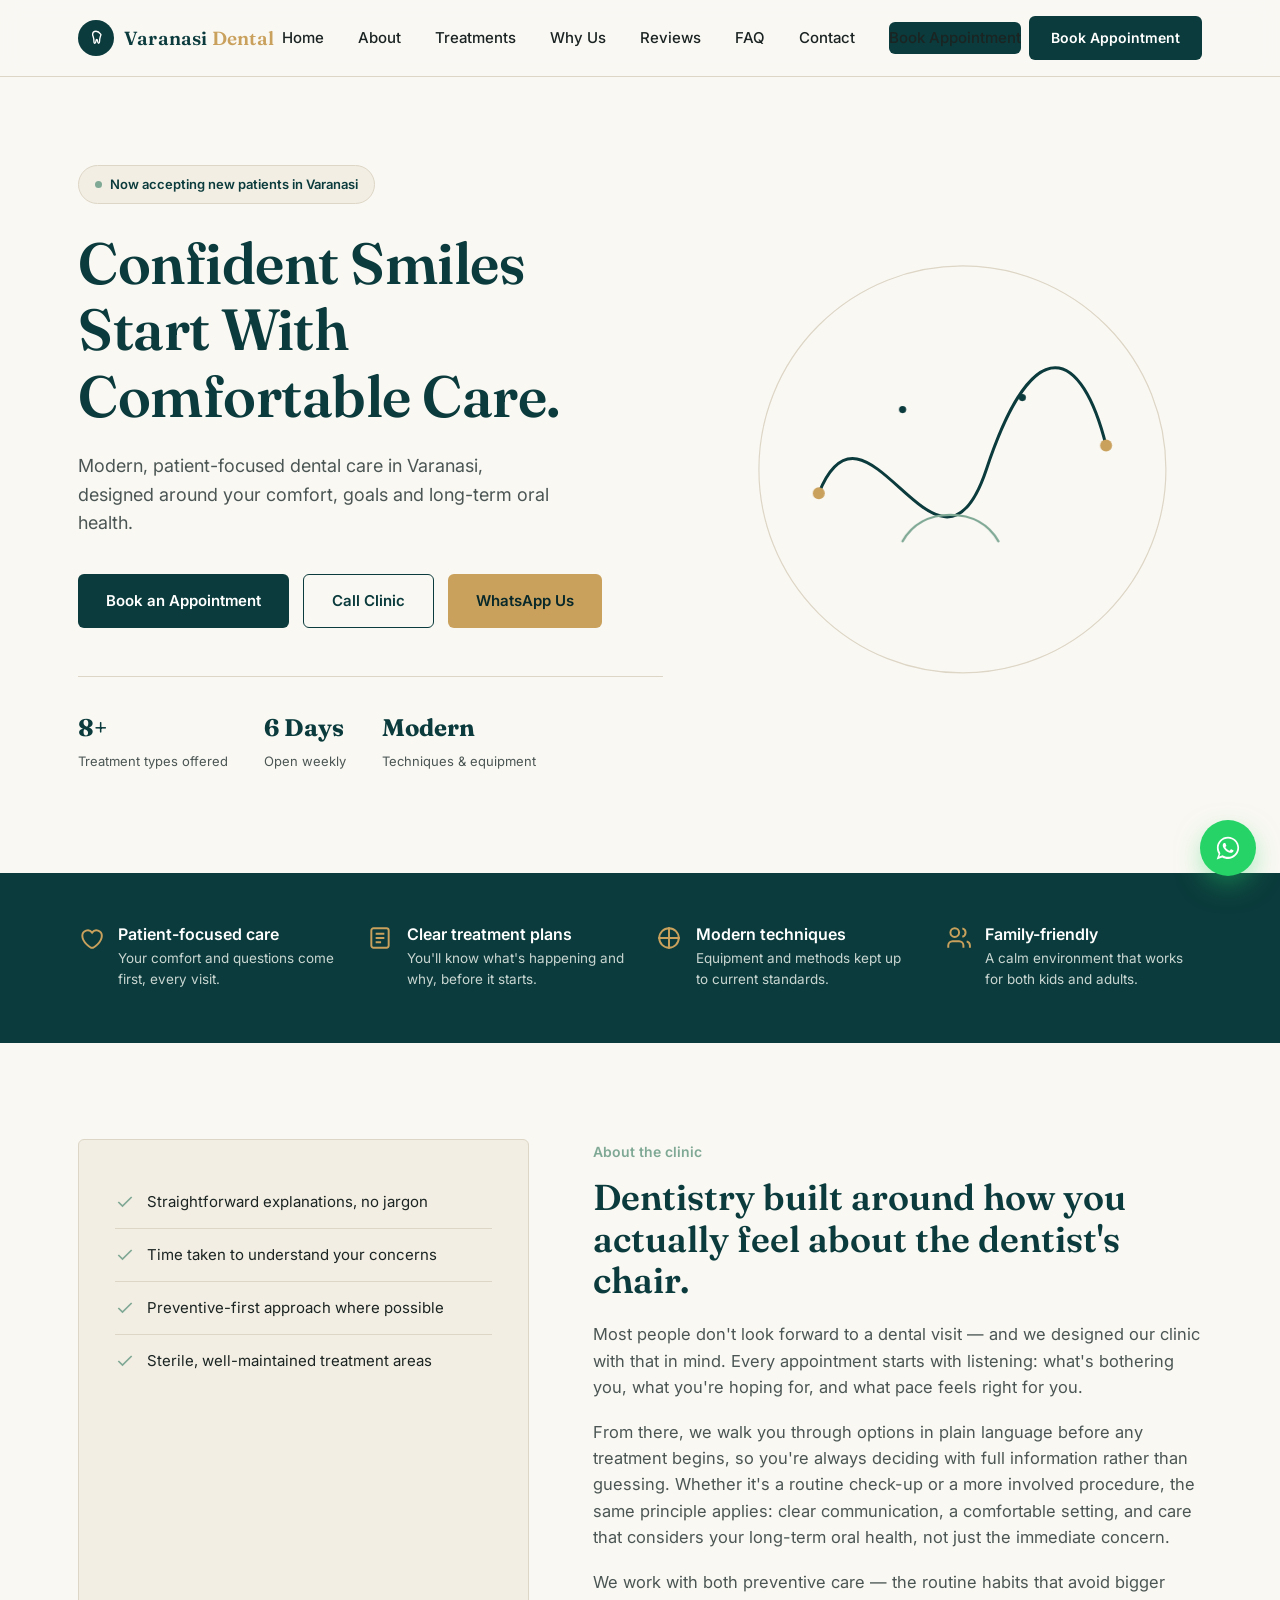
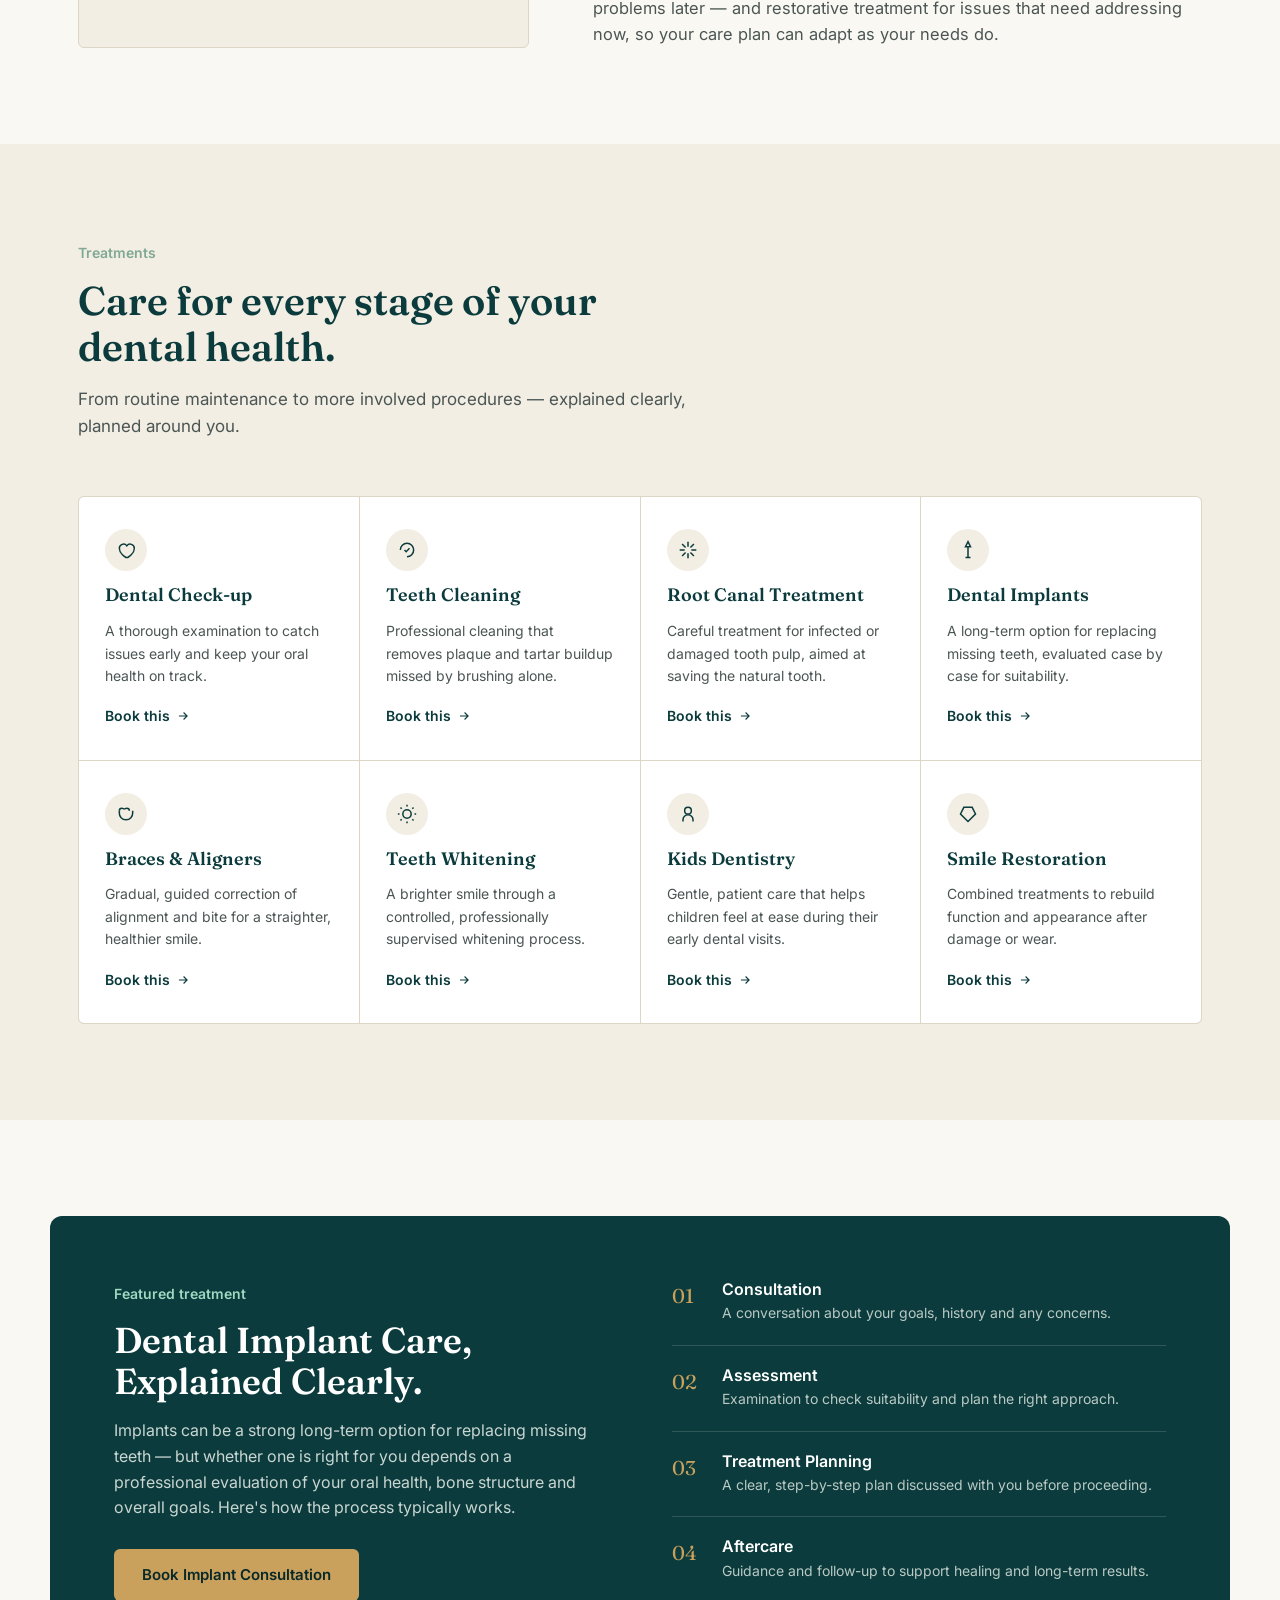
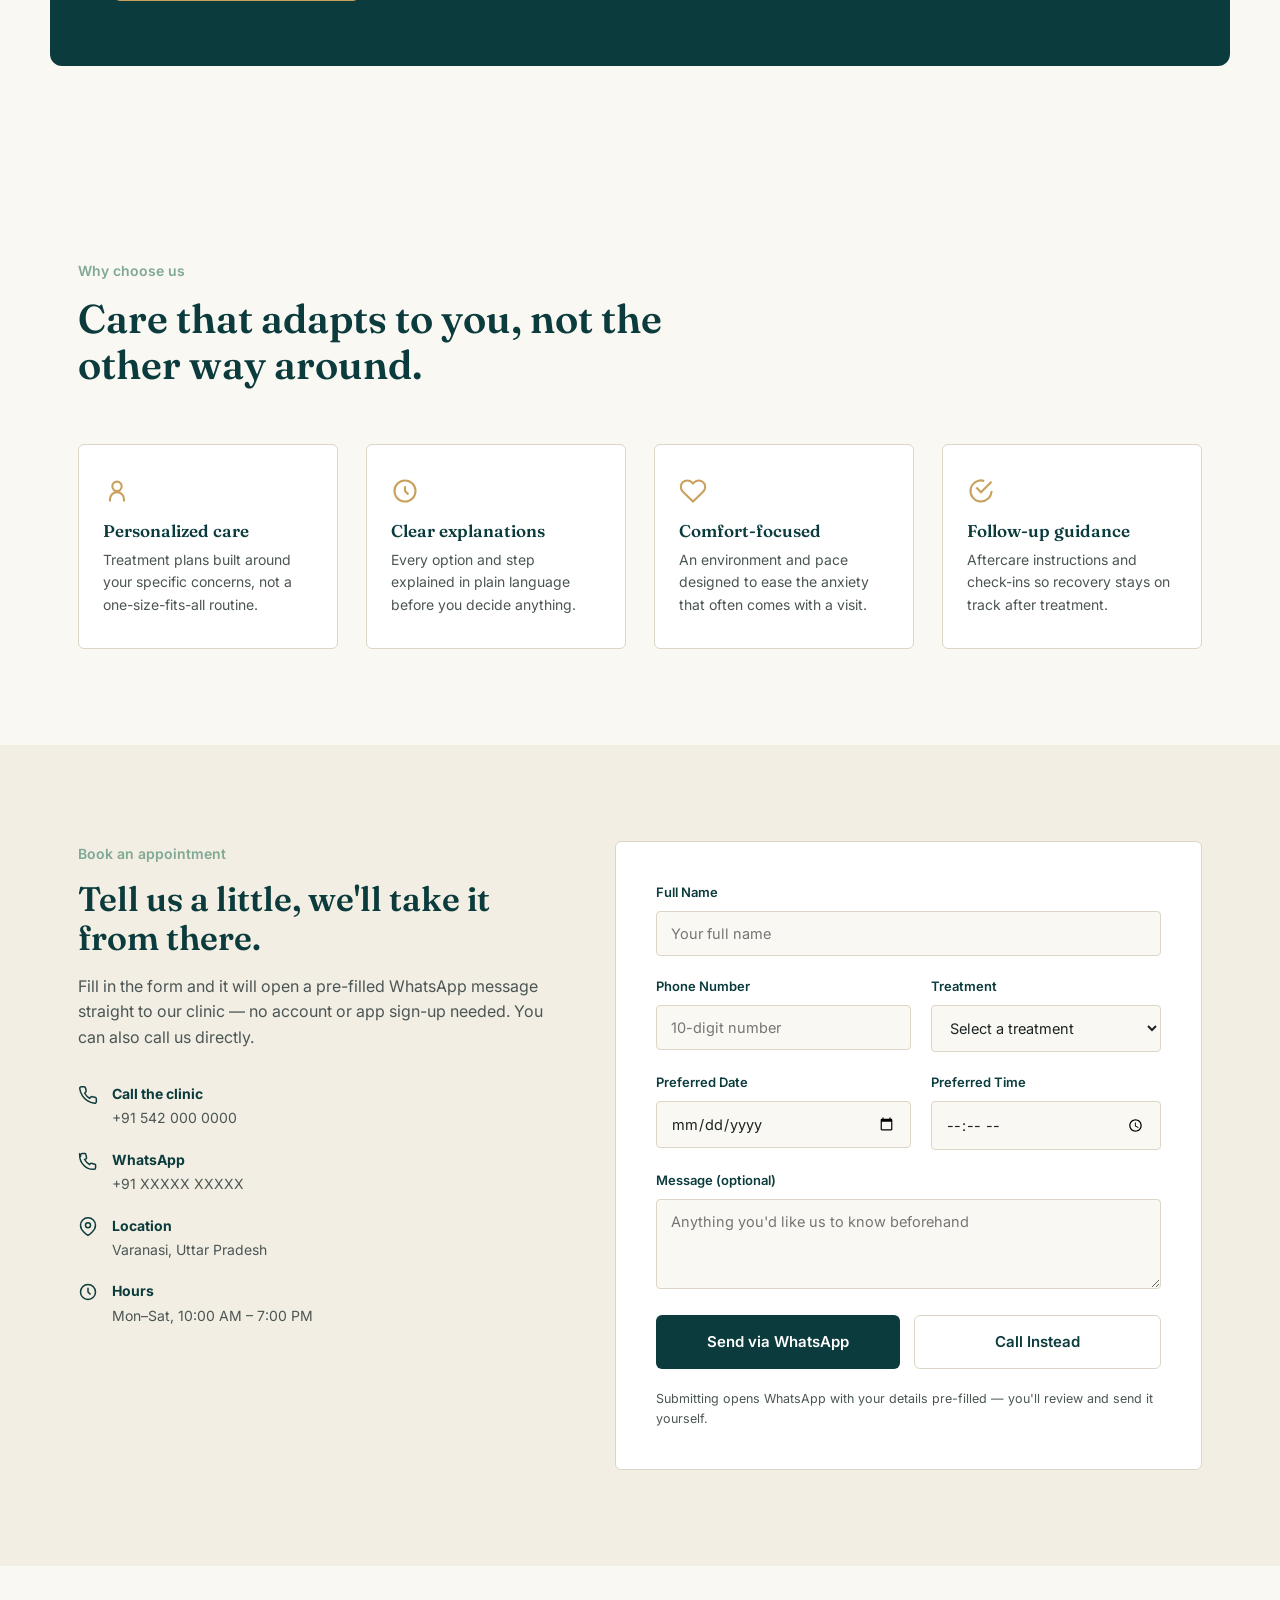
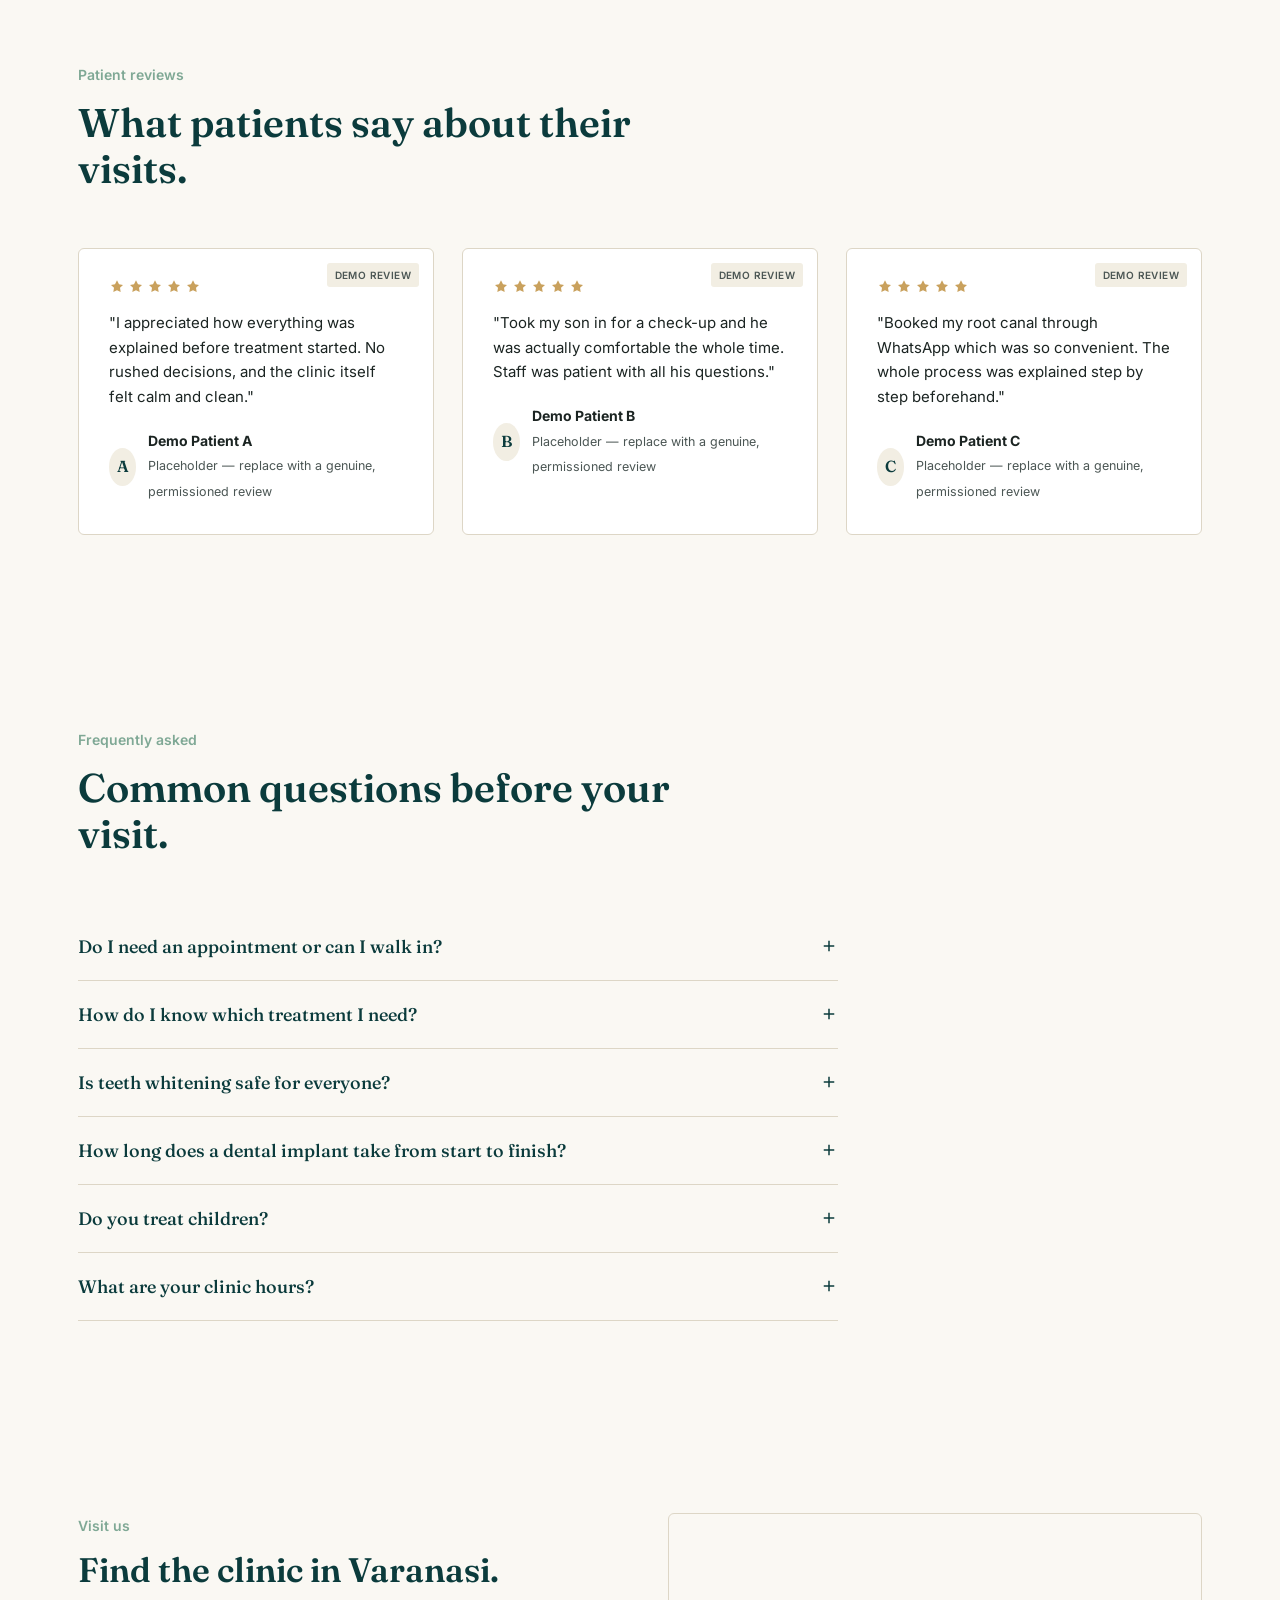
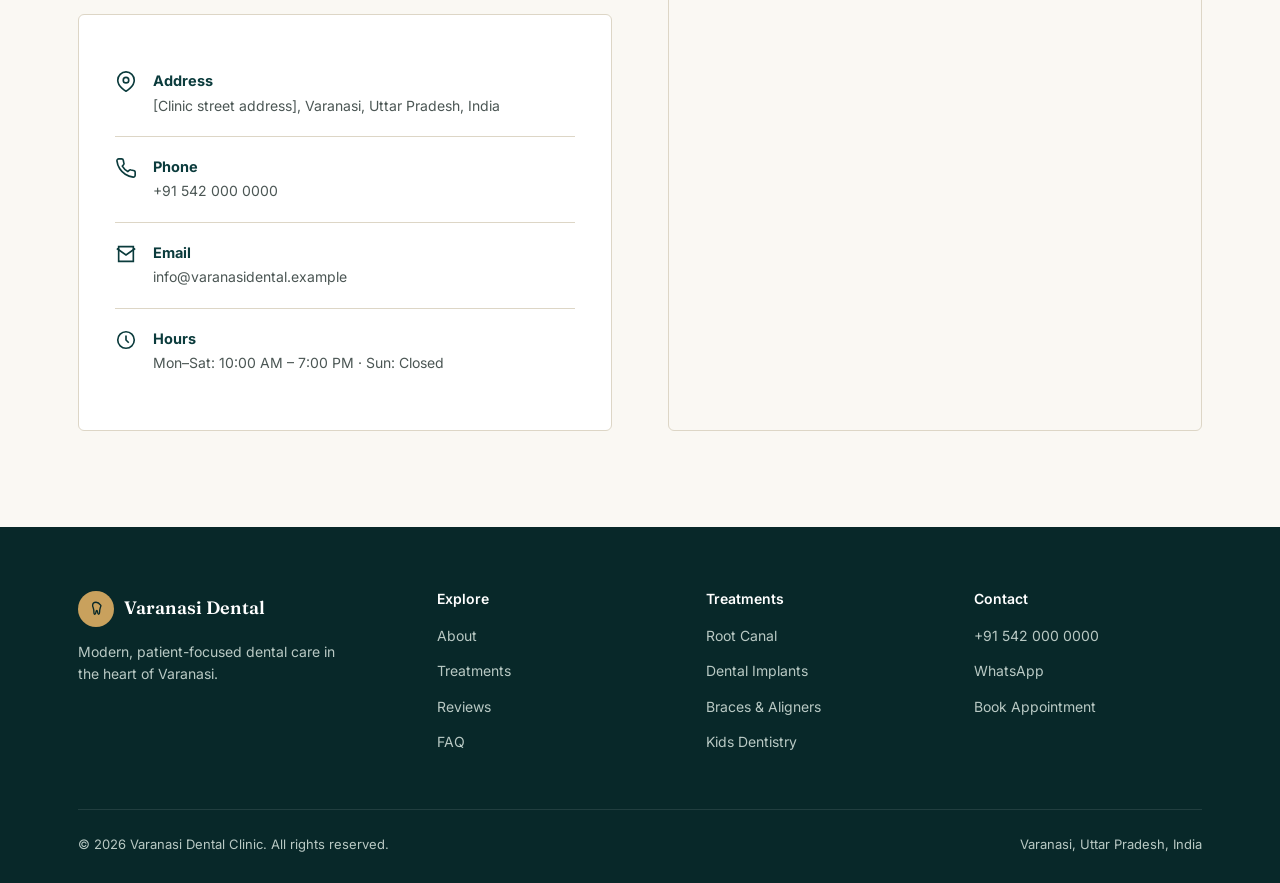
==== index.html @ c5deff25 "Add files via upload" ====
<!DOCTYPE html>
<html lang="en">
<head>
<meta charset="UTF-8">
<meta name="viewport" content="width=device-width, initial-scale=1.0">
<title>Varanasi Dental Clinic — Confident Smiles, Comfortable Care</title>
<meta name="description" content="Modern, patient-focused dental care in Varanasi. Check-ups, cleaning, root canal, implants, braces, whitening and kids dentistry.">

<link rel="preconnect" href="https://fonts.googleapis.com">
<link rel="preconnect" href="https://fonts.gstatic.com" crossorigin>
<link href="https://fonts.googleapis.com/css2?family=Fraunces:opsz,wght@9..144,400;9..144,500;9..144,600;9..144,700&family=Inter:wght@400;500;600;700&display=swap" rel="stylesheet">

<style>
  /* ============ TOKENS ============ */
  :root{
    --navy:#0B3B3C;
    --navy-dark:#082829;
    --bg:#FAF8F3;
    --bg-alt:#F2EEE3;
    --gold:#C9A15D;
    --sage:#7FA895;
    --text:#1B2422;
    --text-soft:#4B5654;
    --white:#FFFFFF;
    --line:#DDD6C6;
    --shadow: 0 20px 50px -20px rgba(8,40,41,0.25);
    --radius: 6px;
    --maxw: 1180px;
  }

  *{box-sizing:border-box;}
  html{scroll-behavior:smooth;}
  body{
    margin:0;
    background:var(--bg);
    color:var(--text);
    font-family:'Inter',sans-serif;
    font-size:16px;
    line-height:1.6;
    -webkit-font-smoothing:antialiased;
  }
  h1,h2,h3,h4{
    font-family:'Fraunces',serif;
    font-weight:600;
    color:var(--navy);
    line-height:1.15;
    margin:0;
  }
  p{margin:0;}
  a{text-decoration:none;color:inherit;}
  ul{list-style:none;margin:0;padding:0;}
  img,svg{max-width:100%;display:block;}
  button{font-family:inherit;cursor:pointer;border:none;background:none;}
  .wrap{max-width:var(--maxw);margin:0 auto;padding:0 28px;}
  section{padding:96px 0;}
  @media(max-width:768px){ section{padding:64px 0;} .wrap{padding:0 20px;} }

  .eyebrow{
    font-size:14px;
    color:var(--sage);
    font-weight:600;
    margin-bottom:14px;
    display:inline-block;
  }
  .section-head{max-width:640px; margin-bottom:56px;}
  .section-head h2{font-size:clamp(28px,4vw,40px);}
  .section-head p{margin-top:16px; color:var(--text-soft); font-size:17px;}

  .btn{
    display:inline-flex;
    align-items:center;
    gap:8px;
    padding:14px 28px;
    border-radius:var(--radius);
    font-weight:600;
    font-size:15px;
    transition:transform .25s ease, box-shadow .25s ease, background .25s ease;
  }
  .btn-primary{background:var(--navy); color:var(--white);}
  .btn-primary:hover{background:var(--navy-dark); transform:translateY(-2px); box-shadow:var(--shadow);}
  .btn-outline{border:1.5px solid var(--navy); color:var(--navy);}
  .btn-outline:hover{background:var(--navy); color:var(--white);}
  .btn-gold{background:var(--gold); color:var(--navy-dark);}
  .btn-gold:hover{transform:translateY(-2px); box-shadow:0 14px 30px -14px rgba(201,161,93,.6);}
  .btn-ghost{color:var(--navy); border:1.5px solid var(--line);}
  .btn-ghost:hover{border-color:var(--navy);}

  /* ============ NAVBAR ============ */
  header{
    position:sticky; top:0; z-index:1000;
    background:rgba(250,248,243,0.92);
    backdrop-filter:blur(10px);
    border-bottom:1px solid var(--line);
  }
  .nav{
    display:flex; align-items:center; justify-content:space-between;
    height:76px;
  }
  .logo{display:flex; align-items:center; gap:10px;}
  .logo-mark{
    width:36px; height:36px; border-radius:50%;
    background:var(--navy);
    display:flex; align-items:center; justify-content:center;
  }
  .logo-mark svg{width:18px; height:18px;}
  .logo-text{font-family:'Fraunces',serif; font-weight:600; font-size:19px; color:var(--navy); letter-spacing:.2px;}
  .logo-text span{color:var(--gold);}

  .nav-links{display:flex; align-items:center; gap:34px;}
  .nav-links a{
    font-size:15px; font-weight:500; color:var(--text);
    position:relative; padding:4px 0;
  }
  .nav-links a::after{
    content:''; position:absolute; left:0; bottom:0; height:2px; width:0;
    background:var(--gold); transition:width .25s ease;
  }
  .nav-links a:hover::after{width:100%;}

  .nav-cta{display:flex; align-items:center; gap:14px;}
  .nav-cta .btn{padding:11px 22px; font-size:14px;}

  .hamburger{
    display:none; flex-direction:column; gap:5px; padding:8px;
    z-index:1100;
  }
  .hamburger span{width:24px; height:2px; background:var(--navy); transition:.3s;}
  .hamburger.active span:nth-child(1){transform:translateY(7px) rotate(45deg);}
  .hamburger.active span:nth-child(2){opacity:0;}
  .hamburger.active span:nth-child(3){transform:translateY(-7px) rotate(-45deg);}

  @media(max-width:920px){
    .nav-links{
      position:fixed; top:76px; left:0; right:0; bottom:0;
      background:var(--bg);
      flex-direction:column; align-items:flex-start;
      padding:36px 28px; gap:0;
      transform:translateX(100%);
      transition:transform .35s cubic-bezier(.4,0,.2,1);
      overflow-y:auto;
    }
    .nav-links.open{transform:translateX(0);}
    .nav-links a{width:100%; padding:16px 0; border-bottom:1px solid var(--line); font-size:18px;}
    .nav-cta{display:none;}
    .nav-links .nav-cta-mobile{display:flex; margin-top:24px; width:100%;}
    .nav-links .nav-cta-mobile .btn{width:100%; justify-content:center;}
    .hamburger{display:flex;}
  }

  /* ============ HERO ============ */
  .hero{
    padding:88px 0 100px;
    overflow:hidden;
  }
  .hero .wrap{
    display:grid; grid-template-columns:1.1fr .9fr; gap:60px; align-items:center;
  }
  .hero-tag{
    display:inline-flex; align-items:center; gap:8px;
    background:var(--bg-alt); border:1px solid var(--line);
    padding:8px 16px; border-radius:100px; font-size:13px; font-weight:600; color:var(--navy);
    margin-bottom:26px;
  }
  .hero-tag .dot{width:7px; height:7px; border-radius:50%; background:var(--sage);}
  .hero h1{
    font-size:clamp(36px,5.2vw,58px);
    letter-spacing:-.5px;
  }
  .hero p.lead{
    margin-top:22px; font-size:18px; color:var(--text-soft); max-width:480px;
  }
  .hero-actions{display:flex; flex-wrap:wrap; gap:14px; margin-top:36px;}
  .hero-meta{
    display:flex; gap:36px; margin-top:48px; padding-top:32px; border-top:1px solid var(--line);
  }
  .hero-meta div strong{display:block; font-family:'Fraunces',serif; font-size:24px; color:var(--navy);}
  .hero-meta div span{font-size:13px; color:var(--text-soft);}

  .hero-visual{position:relative; aspect-ratio:1/1;}
  .hero-visual svg{width:100%; height:100%;}
  .draw-line{
    stroke-dasharray:1400;
    stroke-dashoffset:1400;
    animation:drawline 2.4s ease forwards .3s;
  }
  @keyframes drawline{to{stroke-dashoffset:0;}}
  .fade-in{opacity:0; animation:fadein 1s ease forwards 1.6s;}
  @keyframes fadein{to{opacity:1;}}

  @media(max-width:920px){
    .hero .wrap{grid-template-columns:1fr; gap:44px;}
    .hero-visual{max-width:340px; margin:0 auto;}
    .hero-meta{gap:24px; flex-wrap:wrap;}
  }

  /* ============ TRUST STRIP ============ */
  .trust{background:var(--navy); padding:52px 0;}
  .trust .wrap{
    display:grid; grid-template-columns:repeat(4,1fr); gap:32px;
  }
  .trust-item{display:flex; gap:14px; align-items:flex-start;}
  .trust-item svg{flex-shrink:0; width:26px; height:26px; stroke:var(--gold);}
  .trust-item h4{color:var(--white); font-size:16px; font-weight:600; font-family:'Inter',sans-serif;}
  .trust-item p{color:#C9D6D2; font-size:13.5px; margin-top:4px;}
  @media(max-width:920px){ .trust .wrap{grid-template-columns:repeat(2,1fr);} }
  @media(max-width:560px){ .trust .wrap{grid-template-columns:1fr;} }

  /* ============ ABOUT ============ */
  .about .wrap{display:grid; grid-template-columns:.85fr 1.15fr; gap:64px; align-items:start;}
  .about-visual{
    background:var(--bg-alt); border:1px solid var(--line); border-radius:var(--radius);
    padding:36px; height:100%;
  }
  .about-visual ul li{display:flex; gap:12px; padding:14px 0; border-bottom:1px solid var(--line); font-size:15px;}
  .about-visual ul li:last-child{border-bottom:none;}
  .about-visual ul li svg{flex-shrink:0; width:20px; height:20px; stroke:var(--sage); margin-top:2px;}
  .about-body p{color:var(--text-soft); font-size:16.5px; margin-bottom:18px;}
  .about-body p:last-child{margin-bottom:0;}
  @media(max-width:860px){ .about .wrap{grid-template-columns:1fr;} }

  /* ============ TREATMENTS ============ */
  .treatments{background:var(--bg-alt);}
  .treat-grid{
    display:grid; grid-template-columns:repeat(4,1fr); gap:1px;
    background:var(--line); border:1px solid var(--line); border-radius:var(--radius); overflow:hidden;
  }
  .treat-card{
    background:var(--white); padding:32px 26px;
    display:flex; flex-direction:column; gap:14px;
    transition:background .25s ease;
  }
  .treat-card:hover{background:var(--bg);}
  .treat-icon{width:42px; height:42px; border-radius:50%; background:var(--bg-alt); display:flex; align-items:center; justify-content:center;}
  .treat-icon svg{width:20px; height:20px; stroke:var(--navy);}
  .treat-card h3{font-size:18px;}
  .treat-card p{font-size:14px; color:var(--text-soft); flex-grow:1;}
  .treat-card a{font-size:14px; font-weight:600; color:var(--navy); display:inline-flex; align-items:center; gap:6px; margin-top:4px;}
  .treat-card a svg{width:14px; height:14px; stroke:var(--navy); transition:transform .2s;}
  .treat-card a:hover svg{transform:translateX(3px);}
  @media(max-width:920px){ .treat-grid{grid-template-columns:repeat(2,1fr);} }
  @media(max-width:560px){ .treat-grid{grid-template-columns:1fr;} }

  /* ============ IMPLANT FEATURE ============ */
  .implant .wrap{
    display:grid; grid-template-columns:1fr 1fr; gap:64px; align-items:center;
    background:var(--navy); border-radius:12px; padding:64px; color:var(--white);
  }
  .implant h2{color:var(--white); font-size:clamp(26px,3.6vw,36px);}
  .implant > .wrap{max-width:var(--maxw);}
  .implant p.desc{color:#C9D6D2; margin-top:16px; font-size:16px;}
  .implant-steps{display:flex; flex-direction:column; gap:0;}
  .implant-step{display:flex; gap:18px; padding:20px 0; border-bottom:1px solid rgba(255,255,255,.15);}
  .implant-step:first-child{padding-top:0;}
  .implant-step:last-child{border-bottom:none;}
  .implant-step .num{font-family:'Fraunces',serif; font-size:20px; color:var(--gold); flex-shrink:0; width:32px;}
  .implant-step h4{color:var(--white); font-size:16px; font-family:'Inter',sans-serif; font-weight:600;}
  .implant-step p{color:#B9C9C4; font-size:14px; margin-top:4px;}
  .implant .note{font-size:13px; color:#9FB5B0; margin-top:24px; font-style:italic;}
  @media(max-width:860px){ .implant .wrap{grid-template-columns:1fr; padding:40px 28px; gap:36px;} }

  /* ============ WHY US ============ */
  .why-grid{display:grid; grid-template-columns:repeat(4,1fr); gap:28px;}
  .why-card{
    padding:32px 24px; border:1px solid var(--line); border-radius:var(--radius); background:var(--white);
    transition:transform .25s ease, box-shadow .25s ease;
  }
  .why-card:hover{transform:translateY(-4px); box-shadow:var(--shadow);}
  .why-card svg{width:28px; height:28px; stroke:var(--gold); margin-bottom:16px;}
  .why-card h3{font-size:17px; margin-bottom:8px;}
  .why-card p{font-size:14px; color:var(--text-soft);}
  @media(max-width:920px){ .why-grid{grid-template-columns:repeat(2,1fr);} }
  @media(max-width:560px){ .why-grid{grid-template-columns:1fr;} }

  /* ============ APPOINTMENT ============ */
  .appointment{background:var(--bg-alt);}
  .apt-wrap{display:grid; grid-template-columns:.9fr 1.1fr; gap:56px;}
  .apt-info h2{font-size:clamp(26px,3.6vw,34px);}
  .apt-info p{color:var(--text-soft); margin-top:16px; font-size:16px;}
  .apt-contact{margin-top:32px; display:flex; flex-direction:column; gap:18px;}
  .apt-contact-item{display:flex; gap:14px; align-items:flex-start;}
  .apt-contact-item svg{width:20px; height:20px; stroke:var(--navy); flex-shrink:0; margin-top:2px;}
  .apt-contact-item strong{display:block; font-size:14px; color:var(--navy);}
  .apt-contact-item span{font-size:14px; color:var(--text-soft);}

  form.apt-form{
    background:var(--white); border:1px solid var(--line); border-radius:var(--radius);
    padding:40px; display:grid; grid-template-columns:1fr 1fr; gap:20px;
  }
  .field{display:flex; flex-direction:column; gap:8px;}
  .field.full{grid-column:1/-1;}
  .field label{font-size:13px; font-weight:600; color:var(--navy);}
  .field input, .field select, .field textarea{
    padding:13px 14px; border:1px solid var(--line); border-radius:4px;
    font-family:'Inter',sans-serif; font-size:14.5px; background:var(--bg); color:var(--text);
    transition:border-color .2s ease;
  }
  .field input:focus, .field select:focus, .field textarea:focus{
    outline:none; border-color:var(--navy);
  }
  .field textarea{resize:vertical; min-height:90px;}
  .apt-form .submit-row{grid-column:1/-1; display:flex; flex-wrap:wrap; gap:14px; margin-top:6px;}
  .apt-form .submit-row .btn{flex:1; justify-content:center; min-width:180px;}
  .form-note{grid-column:1/-1; font-size:12.5px; color:var(--text-soft);}
  @media(max-width:700px){ form.apt-form{grid-template-columns:1fr; padding:28px 22px;} .apt-wrap{grid-template-columns:1fr;} }

  /* ============ REVIEWS ============ */
  .review-grid{display:grid; grid-template-columns:repeat(3,1fr); gap:28px;}
  .review-card{
    background:var(--white); border:1px solid var(--line); border-radius:var(--radius);
    padding:30px; position:relative;
  }
  .review-demo-tag{
    position:absolute; top:14px; right:14px; font-size:10px; letter-spacing:.4px;
    background:var(--bg-alt); color:var(--text-soft); padding:4px 8px; border-radius:3px; font-weight:600;
  }
  .review-stars{display:flex; gap:3px; margin-bottom:16px;}
  .review-stars svg{width:16px; height:16px; fill:var(--gold); stroke:none;}
  .review-card p.quote{font-size:15px; color:var(--text); line-height:1.65;}
  .review-who{margin-top:20px; display:flex; align-items:center; gap:12px;}
  .review-avatar{width:38px; height:38px; border-radius:50%; background:var(--bg-alt); display:flex; align-items:center; justify-content:center; font-family:'Fraunces',serif; color:var(--navy); font-weight:600;}
  .review-who strong{display:block; font-size:14px;}
  .review-who span{font-size:12.5px; color:var(--text-soft);}
  @media(max-width:920px){ .review-grid{grid-template-columns:1fr; } }

  /* ============ FAQ ============ */
  .faq-list{max-width:760px;}
  .faq-item{border-bottom:1px solid var(--line);}
  .faq-q{
    width:100%; display:flex; justify-content:space-between; align-items:center;
    padding:22px 0; text-align:left; font-family:'Fraunces',serif; font-size:18px; color:var(--navy); font-weight:500;
  }
  .faq-q svg{width:18px; height:18px; stroke:var(--navy); flex-shrink:0; transition:transform .3s ease;}
  .faq-item.active .faq-q svg{transform:rotate(45deg);}
  .faq-a{max-height:0; overflow:hidden; transition:max-height .35s ease;}
  .faq-a p{padding:0 0 22px; color:var(--text-soft); font-size:15px; max-width:640px;}

  /* ============ CONTACT / MAP ============ */
  .contact .wrap{display:grid; grid-template-columns:1fr 1fr; gap:56px; align-items:start;}
  .contact-card{
    background:var(--white); border:1px solid var(--line); border-radius:var(--radius); padding:36px;
  }
  .contact-row{display:flex; gap:16px; padding:18px 0; border-bottom:1px solid var(--line); align-items:flex-start;}
  .contact-row:last-child{border-bottom:none;}
  .contact-row svg{width:22px; height:22px; stroke:var(--navy); flex-shrink:0; margin-top:2px;}
  .contact-row strong{display:block; font-size:14.5px; color:var(--navy);}
  .contact-row span{font-size:14px; color:var(--text-soft);}
  .map-frame{
    border:1px solid var(--line); border-radius:var(--radius); overflow:hidden; height:100%; min-height:340px;
  }
  .map-frame iframe{width:100%; height:100%; min-height:340px; border:0;}
  @media(max-width:860px){ .contact .wrap{grid-template-columns:1fr;} }

  /* ============ FOOTER ============ */
  footer{background:var(--navy-dark); color:#B9C9C4; padding:64px 0 28px;}
  .footer-grid{display:grid; grid-template-columns:1.4fr 1fr 1fr 1fr; gap:40px; padding-bottom:44px; border-bottom:1px solid rgba(255,255,255,.1);}
  .footer-logo{display:flex; align-items:center; gap:10px; margin-bottom:14px;}
  .footer-logo .logo-mark{background:var(--gold);}
  .footer-logo .logo-mark svg{stroke:var(--navy-dark);}
  .footer-logo-text{font-family:'Fraunces',serif; font-size:18px; color:var(--white); font-weight:600;}
  .footer-col h4{color:var(--white); font-size:14px; font-family:'Inter',sans-serif; font-weight:600; margin-bottom:16px;}
  .footer-col ul li{margin-bottom:10px;}
  .footer-col ul li a{font-size:14px; color:#B9C9C4; transition:color .2s;}
  .footer-col ul li a:hover{color:var(--gold);}
  .footer-bottom{display:flex; justify-content:space-between; align-items:center; padding-top:24px; font-size:13px; flex-wrap:wrap; gap:12px;}
  @media(max-width:800px){ .footer-grid{grid-template-columns:1fr 1fr; row-gap:32px;} }
  @media(max-width:480px){ .footer-grid{grid-template-columns:1fr;} }

  /* ============ WHATSAPP FLOAT ============ */
  .wa-float{
    position:fixed; bottom:24px; right:24px; z-index:900;
    width:56px; height:56px; border-radius:50%; background:#25D366;
    display:flex; align-items:center; justify-content:center; box-shadow:0 10px 30px -6px rgba(37,211,102,.6);
    transition:transform .2s ease;
  }
  .wa-float:hover{transform:scale(1.08);}
  .wa-float svg{width:28px; height:28px; fill:var(--white);}

  /* Reduced motion */
  @media (prefers-reduced-motion: reduce){
    .draw-line, .fade-in{animation:none !important; opacity:1 !important; stroke-dashoffset:0 !important;}
    *{transition-duration:.01ms !important;}
  }

  :focus-visible{outline:2.5px solid var(--gold); outline-offset:2px;}
</style>
</head>
<body>

<!-- ============ NAVBAR ============ -->
<header>
  <nav class="wrap nav">
    <a href="#home" class="logo">
      <span class="logo-mark">
        <svg viewBox="0 0 24 24" fill="none" stroke="#fff" stroke-width="1.8"><path d="M12 3c-2.5 0-4.5 1.6-4.5 4.2 0 1.5.5 2.2.9 3.4.5 1.5.8 3 .8 5.4 0 2 .5 3 1.3 3s1.2-1.4 1.4-2.8c.2-1.3.4-2.2 1.1-2.2s.9.9 1.1 2.2c.2 1.4.6 2.8 1.4 2.8s1.3-1 1.3-3c0-2.4.3-3.9.8-5.4.4-1.2.9-1.9.9-3.4C16.5 4.6 14.5 3 12 3z"/></svg>
      </span>
      <span class="logo-text">Varanasi <span>Dental</span></span>
    </a>

    <ul class="nav-links" id="navLinks">
      <li><a href="#home" onclick="closeMenu()">Home</a></li>
      <li><a href="#about" onclick="closeMenu()">About</a></li>
      <li><a href="#treatments" onclick="closeMenu()">Treatments</a></li>
      <li><a href="#why-us" onclick="closeMenu()">Why Us</a></li>
      <li><a href="#reviews" onclick="closeMenu()">Reviews</a></li>
      <li><a href="#faq" onclick="closeMenu()">FAQ</a></li>
      <li><a href="#contact" onclick="closeMenu()">Contact</a></li>
      <li class="nav-cta-mobile"><a href="#appointment" class="btn btn-primary" onclick="closeMenu()">Book Appointment</a></li>
    </ul>

    <div class="nav-cta">
      <a href="#appointment" class="btn btn-primary">Book Appointment</a>
    </div>

    <button class="hamburger" id="hamburger" aria-label="Toggle menu" aria-expanded="false">
      <span></span><span></span><span></span>
    </button>
  </nav>
</header>

<!-- ============ HERO ============ -->
<section class="hero" id="home">
  <div class="wrap">
    <div>
      <span class="hero-tag"><span class="dot"></span> Now accepting new patients in Varanasi</span>
      <h1>Confident Smiles Start With Comfortable Care.</h1>
      <p class="lead">Modern, patient-focused dental care in Varanasi, designed around your comfort, goals and long-term oral health.</p>
      <div class="hero-actions">
        <a href="#appointment" class="btn btn-primary">Book an Appointment</a>
        <a href="tel:+915420000000" class="btn btn-outline">Call Clinic</a>
        <a href="#" class="btn btn-gold" id="heroWaBtn">WhatsApp Us</a>
      </div>
      <div class="hero-meta">
        <div><strong>8+</strong><span>Treatment types offered</span></div>
        <div><strong>6 Days</strong><span>Open weekly</span></div>
        <div><strong>Modern</strong><span>Techniques &amp; equipment</span></div>
      </div>
    </div>

    <div class="hero-visual" aria-hidden="true">
      <svg viewBox="0 0 400 400" fill="none">
        <circle cx="200" cy="200" r="170" stroke="#DDD6C6" stroke-width="1"/>
        <path class="draw-line" d="M80 220 C 120 120, 180 320, 220 200 S 300 100, 320 180" stroke="#0B3B3C" stroke-width="2.5" stroke-linecap="round"/>
        <g class="fade-in">
          <circle cx="80" cy="220" r="5" fill="#C9A15D"/>
          <circle cx="320" cy="180" r="5" fill="#C9A15D"/>
          <path d="M150 260c8-14 22-22 40-22s32 8 40 22" stroke="#7FA895" stroke-width="2" stroke-linecap="round"/>
          <circle cx="150" cy="150" r="3" fill="#0B3B3C"/>
          <circle cx="250" cy="140" r="3" fill="#0B3B3C"/>
        </g>
      </svg>
    </div>
  </div>
</section>

<!-- ============ TRUST STRIP ============ -->
<section class="trust">
  <div class="wrap">
    <div class="trust-item">
      <svg viewBox="0 0 24 24" fill="none" stroke-width="1.8"><path d="M12 21s-8-4.6-8-11a5 5 0 0 1 9-3 5 5 0 0 1 9 3c0 6.4-8 11-8 11z"/></svg>
      <div><h4>Patient-focused care</h4><p>Your comfort and questions come first, every visit.</p></div>
    </div>
    <div class="trust-item">
      <svg viewBox="0 0 24 24" fill="none" stroke-width="1.8"><rect x="4" y="3" width="16" height="18" rx="2"/><path d="M8 8h8M8 12h8M8 16h5"/></svg>
      <div><h4>Clear treatment plans</h4><p>You'll know what's happening and why, before it starts.</p></div>
    </div>
    <div class="trust-item">
      <svg viewBox="0 0 24 24" fill="none" stroke-width="1.8"><path d="M12 2v20M2 12h20"/><circle cx="12" cy="12" r="9"/></svg>
      <div><h4>Modern techniques</h4><p>Equipment and methods kept up to current standards.</p></div>
    </div>
    <div class="trust-item">
      <svg viewBox="0 0 24 24" fill="none" stroke-width="1.8"><path d="M17 21v-2a4 4 0 0 0-4-4H7a4 4 0 0 0-4 4v2"/><circle cx="9" cy="7" r="4"/><path d="M23 21v-2a4 4 0 0 0-3-3.87"/><path d="M16 3.13a4 4 0 0 1 0 7.75"/></svg>
      <div><h4>Family-friendly</h4><p>A calm environment that works for both kids and adults.</p></div>
    </div>
  </div>
</section>

<!-- ============ ABOUT ============ -->
<section class="about" id="about">
  <div class="wrap">
    <div class="about-visual">
      <ul>
        <li><svg viewBox="0 0 24 24" fill="none" stroke-width="2"><polyline points="20 6 9 17 4 12"/></svg> Straightforward explanations, no jargon</li>
        <li><svg viewBox="0 0 24 24" fill="none" stroke-width="2"><polyline points="20 6 9 17 4 12"/></svg> Time taken to understand your concerns</li>
        <li><svg viewBox="0 0 24 24" fill="none" stroke-width="2"><polyline points="20 6 9 17 4 12"/></svg> Preventive-first approach where possible</li>
        <li><svg viewBox="0 0 24 24" fill="none" stroke-width="2"><polyline points="20 6 9 17 4 12"/></svg> Sterile, well-maintained treatment areas</li>
      </ul>
    </div>
    <div class="about-body">
      <span class="eyebrow">About the clinic</span>
      <h2 style="font-size:clamp(26px,3.6vw,36px); margin-bottom:20px;">Dentistry built around how you actually feel about the dentist's chair.</h2>
      <p>Most people don't look forward to a dental visit — and we designed our clinic with that in mind. Every appointment starts with listening: what's bothering you, what you're hoping for, and what pace feels right for you.</p>
      <p>From there, we walk you through options in plain language before any treatment begins, so you're always deciding with full information rather than guessing. Whether it's a routine check-up or a more involved procedure, the same principle applies: clear communication, a comfortable setting, and care that considers your long-term oral health, not just the immediate concern.</p>
      <p>We work with both preventive care — the routine habits that avoid bigger problems later — and restorative treatment for issues that need addressing now, so your care plan can adapt as your needs do.</p>
    </div>
  </div>
</section>

<!-- ============ TREATMENTS ============ -->
<section class="treatments" id="treatments">
  <div class="wrap">
    <div class="section-head">
      <span class="eyebrow">Treatments</span>
      <h2>Care for every stage of your dental health.</h2>
      <p>From routine maintenance to more involved procedures — explained clearly, planned around you.</p>
    </div>

    <div class="treat-grid">

      <div class="treat-card">
        <div class="treat-icon"><svg viewBox="0 0 24 24" fill="none" stroke-width="1.8"><path d="M12 21s-8-4.6-8-11a5 5 0 0 1 9-3 5 5 0 0 1 9 3c0 6.4-8 11-8 11z"/></svg></div>
        <h3>Dental Check-up</h3>
        <p>A thorough examination to catch issues early and keep your oral health on track.</p>
        <a href="#appointment" onclick="setTreatment('Dental Check-up')">Book this <svg viewBox="0 0 24 24" fill="none" stroke-width="2"><path d="M5 12h14M13 6l6 6-6 6"/></svg></a>
      </div>

      <div class="treat-card">
        <div class="treat-icon"><svg viewBox="0 0 24 24" fill="none" stroke-width="1.8"><path d="M4 12c0-4.4 3.6-8 8-8s8 3.6 8 8-3.6 8-8 8"/><path d="M9 12l2 2 4-4"/></svg></div>
        <h3>Teeth Cleaning</h3>
        <p>Professional cleaning that removes plaque and tartar buildup missed by brushing alone.</p>
        <a href="#appointment" onclick="setTreatment('Teeth Cleaning')">Book this <svg viewBox="0 0 24 24" fill="none" stroke-width="2"><path d="M5 12h14M13 6l6 6-6 6"/></svg></a>
      </div>

      <div class="treat-card">
        <div class="treat-icon"><svg viewBox="0 0 24 24" fill="none" stroke-width="1.8"><path d="M12 2v6M12 16v6M4.9 4.9l4.2 4.2M14.9 14.9l4.2 4.2M2 12h6M16 12h6M4.9 19.1l4.2-4.2M14.9 9.1l4.2-4.2"/></svg></div>
        <h3>Root Canal Treatment</h3>
        <p>Careful treatment for infected or damaged tooth pulp, aimed at saving the natural tooth.</p>
        <a href="#appointment" onclick="setTreatment('Root Canal Treatment')">Book this <svg viewBox="0 0 24 24" fill="none" stroke-width="2"><path d="M5 12h14M13 6l6 6-6 6"/></svg></a>
      </div>

      <div class="treat-card">
        <div class="treat-icon"><svg viewBox="0 0 24 24" fill="none" stroke-width="1.8"><path d="M12 2l3 6h-6l3-6z"/><path d="M12 8v13M9 21h6"/></svg></div>
        <h3>Dental Implants</h3>
        <p>A long-term option for replacing missing teeth, evaluated case by case for suitability.</p>
        <a href="#appointment" onclick="setTreatment('Dental Implants')">Book this <svg viewBox="0 0 24 24" fill="none" stroke-width="2"><path d="M5 12h14M13 6l6 6-6 6"/></svg></a>
      </div>

      <div class="treat-card">
        <div class="treat-icon"><svg viewBox="0 0 24 24" fill="none" stroke-width="1.8"><path d="M4 8c0-2 1.5-3 3-3s2 1 3 1 1.5-1 3-1 3 1 3 3"/><path d="M4 8v3c0 4 3 8 8 8s8-4 8-8V8"/></svg></div>
        <h3>Braces &amp; Aligners</h3>
        <p>Gradual, guided correction of alignment and bite for a straighter, healthier smile.</p>
        <a href="#appointment" onclick="setTreatment('Braces & Aligners')">Book this <svg viewBox="0 0 24 24" fill="none" stroke-width="2"><path d="M5 12h14M13 6l6 6-6 6"/></svg></a>
      </div>

      <div class="treat-card">
        <div class="treat-icon"><svg viewBox="0 0 24 24" fill="none" stroke-width="1.8"><circle cx="12" cy="12" r="5"/><path d="M12 1v2M12 21v2M4.2 4.2l1.4 1.4M18.4 18.4l1.4 1.4M1 12h2M21 12h2M4.2 19.8l1.4-1.4M18.4 5.6l1.4-1.4"/></svg></div>
        <h3>Teeth Whitening</h3>
        <p>A brighter smile through a controlled, professionally supervised whitening process.</p>
        <a href="#appointment" onclick="setTreatment('Teeth Whitening')">Book this <svg viewBox="0 0 24 24" fill="none" stroke-width="2"><path d="M5 12h14M13 6l6 6-6 6"/></svg></a>
      </div>

      <div class="treat-card">
        <div class="treat-icon"><svg viewBox="0 0 24 24" fill="none" stroke-width="1.8"><circle cx="12" cy="8" r="4"/><path d="M6 21v-2a6 6 0 0 1 12 0v2"/></svg></div>
        <h3>Kids Dentistry</h3>
        <p>Gentle, patient care that helps children feel at ease during their early dental visits.</p>
        <a href="#appointment" onclick="setTreatment('Kids Dentistry')">Book this <svg viewBox="0 0 24 24" fill="none" stroke-width="2"><path d="M5 12h14M13 6l6 6-6 6"/></svg></a>
      </div>

      <div class="treat-card">
        <div class="treat-icon"><svg viewBox="0 0 24 24" fill="none" stroke-width="1.8"><path d="M3 12l4-8h10l4 8-9 9-9-9z"/></svg></div>
        <h3>Smile Restoration</h3>
        <p>Combined treatments to rebuild function and appearance after damage or wear.</p>
        <a href="#appointment" onclick="setTreatment('Smile Restoration')">Book this <svg viewBox="0 0 24 24" fill="none" stroke-width="2"><path d="M5 12h14M13 6l6 6-6 6"/></svg></a>
      </div>

    </div>
  </div>
</section>

<!-- ============ IMPLANT FEATURE ============ -->
<section class="implant">
  <div class="wrap">
    <div>
      <span class="eyebrow" style="color:#9FD9C0;">Featured treatment</span>
      <h2>Dental Implant Care, Explained Clearly.</h2>
      <p class="desc">Implants can be a strong long-term option for replacing missing teeth — but whether one is right for you depends on a professional evaluation of your oral health, bone structure and overall goals. Here's how the process typically works.</p>
      <a href="#appointment" class="btn btn-gold" style="margin-top:28px;" onclick="setTreatment('Dental Implants')">Book Implant Consultation</a>
    </div>
    <div class="implant-steps">
      <div class="implant-step">
        <span class="num">01</span>
        <div><h4>Consultation</h4><p>A conversation about your goals, history and any concerns.</p></div>
      </div>
      <div class="implant-step">
        <span class="num">02</span>
        <div><h4>Assessment</h4><p>Examination to check suitability and plan the right approach.</p></div>
      </div>
      <div class="implant-step">
        <span class="num">03</span>
        <div><h4>Treatment Planning</h4><p>A clear, step-by-step plan discussed with you before proceeding.</p></div>
      </div>
      <div class="implant-step">
        <span class="num">04</span>
        <div><h4>Aftercare</h4><p>Guidance and follow-up to support healing and long-term results.</p></div>
      </div>
    </div>
  </div>
</section>

<!-- ============ WHY CHOOSE US ============ -->
<section class="why-us" id="why-us">
  <div class="wrap">
    <div class="section-head">
      <span class="eyebrow">Why choose us</span>
      <h2>Care that adapts to you, not the other way around.</h2>
    </div>
    <div class="why-grid">
      <div class="why-card">
        <svg viewBox="0 0 24 24" fill="none" stroke-width="1.8"><circle cx="12" cy="8" r="4"/><path d="M6 21v-2a6 6 0 0 1 12 0v2"/></svg>
        <h3>Personalized care</h3>
        <p>Treatment plans built around your specific concerns, not a one-size-fits-all routine.</p>
      </div>
      <div class="why-card">
        <svg viewBox="0 0 24 24" fill="none" stroke-width="1.8"><path d="M12 8v4l3 3"/><circle cx="12" cy="12" r="9"/></svg>
        <h3>Clear explanations</h3>
        <p>Every option and step explained in plain language before you decide anything.</p>
      </div>
      <div class="why-card">
        <svg viewBox="0 0 24 24" fill="none" stroke-width="1.8"><path d="M20.8 4.6a5.5 5.5 0 0 0-7.8 0L12 5.6l-1-1a5.5 5.5 0 1 0-7.8 7.8l1 1L12 21l7.8-7.6 1-1a5.5 5.5 0 0 0 0-7.8z"/></svg>
        <h3>Comfort-focused</h3>
        <p>An environment and pace designed to ease the anxiety that often comes with a visit.</p>
      </div>
      <div class="why-card">
        <svg viewBox="0 0 24 24" fill="none" stroke-width="1.8"><path d="M21 12a9 9 0 1 1-6.2-8.6"/><path d="M21 4l-9 9-4-4"/></svg>
        <h3>Follow-up guidance</h3>
        <p>Aftercare instructions and check-ins so recovery stays on track after treatment.</p>
      </div>
    </div>
  </div>
</section>

<!-- ============ APPOINTMENT ============ -->
<section class="appointment" id="appointment">
  <div class="wrap apt-wrap">
    <div class="apt-info">
      <span class="eyebrow">Book an appointment</span>
      <h2>Tell us a little, we'll take it from there.</h2>
      <p>Fill in the form and it will open a pre-filled WhatsApp message straight to our clinic — no account or app sign-up needed. You can also call us directly.</p>

      <div class="apt-contact">
        <div class="apt-contact-item">
          <svg viewBox="0 0 24 24" fill="none" stroke-width="1.8"><path d="M22 16.9v3a2 2 0 0 1-2.2 2 19.8 19.8 0 0 1-8.6-3.1 19.5 19.5 0 0 1-6-6 19.8 19.8 0 0 1-3.1-8.6A2 2 0 0 1 4.1 2h3a2 2 0 0 1 2 1.7c.1.9.3 1.8.6 2.7a2 2 0 0 1-.4 2.1L8 9.9a16 16 0 0 0 6 6l1.4-1.4a2 2 0 0 1 2.1-.4c.9.3 1.8.5 2.7.6a2 2 0 0 1 1.8 2.2z"/></svg>
          <div><strong>Call the clinic</strong><span>+91 542 000 0000</span></div>
        </div>
        <div class="apt-contact-item">
          <svg viewBox="0 0 24 24" fill="none" stroke-width="1.8"><path d="M3 5a2 2 0 0 1 2-2h3.3a1 1 0 0 1 1 .8l1 4.3a1 1 0 0 1-.3 1L7.9 10.2a15 15 0 0 0 6 6l1.1-1.1a1 1 0 0 1 1-.3l4.3 1a1 1 0 0 1 .8 1V20a2 2 0 0 1-2 2h-1C9.6 22 2 14.4 2 5V4z"/></svg>
          <div><strong>WhatsApp</strong><span>+91 XXXXX XXXXX</span></div>
        </div>
        <div class="apt-contact-item">
          <svg viewBox="0 0 24 24" fill="none" stroke-width="1.8"><path d="M21 10c0 7-9 12-9 12s-9-5-9-12a9 9 0 0 1 18 0z"/><circle cx="12" cy="10" r="3"/></svg>
          <div><strong>Location</strong><span>Varanasi, Uttar Pradesh</span></div>
        </div>
        <div class="apt-contact-item">
          <svg viewBox="0 0 24 24" fill="none" stroke-width="1.8"><circle cx="12" cy="12" r="9"/><path d="M12 7v5l3 3"/></svg>
          <div><strong>Hours</strong><span>Mon–Sat, 10:00 AM – 7:00 PM</span></div>
        </div>
      </div>
    </div>

    <form class="apt-form" id="aptForm">
      <div class="field full">
        <label for="fname">Full Name</label>
        <input type="text" id="fname" name="fname" required placeholder="Your full name">
      </div>
      <div class="field">
        <label for="fphone">Phone Number</label>
        <input type="tel" id="fphone" name="fphone" required placeholder="10-digit number">
      </div>
      <div class="field">
        <label for="ftreatment">Treatment</label>
        <select id="ftreatment" name="ftreatment" required>
          <option value="">Select a treatment</option>
          <option>Dental Check-up</option>
          <option>Teeth Cleaning</option>
          <option>Root Canal Treatment</option>
          <option>Dental Implants</option>
          <option>Braces & Aligners</option>
          <option>Teeth Whitening</option>
          <option>Kids Dentistry</option>
          <option>Smile Restoration</option>
          <option>Not sure yet</option>
        </select>
      </div>
      <div class="field">
        <label for="fdate">Preferred Date</label>
        <input type="date" id="fdate" name="fdate" required>
      </div>
      <div class="field">
        <label for="ftime">Preferred Time</label>
        <input type="time" id="ftime" name="ftime" required>
      </div>
      <div class="field full">
        <label for="fmessage">Message (optional)</label>
        <textarea id="fmessage" name="fmessage" placeholder="Anything you'd like us to know beforehand"></textarea>
      </div>
      <div class="submit-row">
        <button type="submit" class="btn btn-primary">Send via WhatsApp</button>
        <a href="tel:+915420000000" class="btn btn-ghost">Call Instead</a>
      </div>
      <p class="form-note">Submitting opens WhatsApp with your details pre-filled — you'll review and send it yourself.</p>
    </form>
  </div>
</section>

<!-- ============ REVIEWS ============ -->
<section class="reviews" id="reviews">
  <div class="wrap">
    <div class="section-head">
      <span class="eyebrow">Patient reviews</span>
      <h2>What patients say about their visits.</h2>
    </div>
    <div class="review-grid">

      <div class="review-card">
        <span class="review-demo-tag">DEMO REVIEW</span>
        <div class="review-stars">
          <svg viewBox="0 0 24 24"><path d="M12 2l3 6 6 .9-4.5 4.4 1 6.2L12 16.8 6.5 19.5l1-6.2L3 8.9l6-.9z"/></svg>
          <svg viewBox="0 0 24 24"><path d="M12 2l3 6 6 .9-4.5 4.4 1 6.2L12 16.8 6.5 19.5l1-6.2L3 8.9l6-.9z"/></svg>
          <svg viewBox="0 0 24 24"><path d="M12 2l3 6 6 .9-4.5 4.4 1 6.2L12 16.8 6.5 19.5l1-6.2L3 8.9l6-.9z"/></svg>
          <svg viewBox="0 0 24 24"><path d="M12 2l3 6 6 .9-4.5 4.4 1 6.2L12 16.8 6.5 19.5l1-6.2L3 8.9l6-.9z"/></svg>
          <svg viewBox="0 0 24 24"><path d="M12 2l3 6 6 .9-4.5 4.4 1 6.2L12 16.8 6.5 19.5l1-6.2L3 8.9l6-.9z"/></svg>
        </div>
        <p class="quote">"I appreciated how everything was explained before treatment started. No rushed decisions, and the clinic itself felt calm and clean."</p>
        <div class="review-who">
          <div class="review-avatar">A</div>
          <div><strong>Demo Patient A</strong><span>Placeholder — replace with a genuine, permissioned review</span></div>
        </div>
      </div>

      <div class="review-card">
        <span class="review-demo-tag">DEMO REVIEW</span>
        <div class="review-stars">
          <svg viewBox="0 0 24 24"><path d="M12 2l3 6 6 .9-4.5 4.4 1 6.2L12 16.8 6.5 19.5l1-6.2L3 8.9l6-.9z"/></svg>
          <svg viewBox="0 0 24 24"><path d="M12 2l3 6 6 .9-4.5 4.4 1 6.2L12 16.8 6.5 19.5l1-6.2L3 8.9l6-.9z"/></svg>
          <svg viewBox="0 0 24 24"><path d="M12 2l3 6 6 .9-4.5 4.4 1 6.2L12 16.8 6.5 19.5l1-6.2L3 8.9l6-.9z"/></svg>
          <svg viewBox="0 0 24 24"><path d="M12 2l3 6 6 .9-4.5 4.4 1 6.2L12 16.8 6.5 19.5l1-6.2L3 8.9l6-.9z"/></svg>
          <svg viewBox="0 0 24 24"><path d="M12 2l3 6 6 .9-4.5 4.4 1 6.2L12 16.8 6.5 19.5l1-6.2L3 8.9l6-.9z"/></svg>
        </div>
        <p class="quote">"Took my son in for a check-up and he was actually comfortable the whole time. Staff was patient with all his questions."</p>
        <div class="review-who">
          <div class="review-avatar">B</div>
          <div><strong>Demo Patient B</strong><span>Placeholder — replace with a genuine, permissioned review</span></div>
        </div>
      </div>

      <div class="review-card">
        <span class="review-demo-tag">DEMO REVIEW</span>
        <div class="review-stars">
          <svg viewBox="0 0 24 24"><path d="M12 2l3 6 6 .9-4.5 4.4 1 6.2L12 16.8 6.5 19.5l1-6.2L3 8.9l6-.9z"/></svg>
          <svg viewBox="0 0 24 24"><path d="M12 2l3 6 6 .9-4.5 4.4 1 6.2L12 16.8 6.5 19.5l1-6.2L3 8.9l6-.9z"/></svg>
          <svg viewBox="0 0 24 24"><path d="M12 2l3 6 6 .9-4.5 4.4 1 6.2L12 16.8 6.5 19.5l1-6.2L3 8.9l6-.9z"/></svg>
          <svg viewBox="0 0 24 24"><path d="M12 2l3 6 6 .9-4.5 4.4 1 6.2L12 16.8 6.5 19.5l1-6.2L3 8.9l6-.9z"/></svg>
          <svg viewBox="0 0 24 24"><path d="M12 2l3 6 6 .9-4.5 4.4 1 6.2L12 16.8 6.5 19.5l1-6.2L3 8.9l6-.9z"/></svg>
        </div>
        <p class="quote">"Booked my root canal through WhatsApp which was so convenient. The whole process was explained step by step beforehand."</p>
        <div class="review-who">
          <div class="review-avatar">C</div>
          <div><strong>Demo Patient C</strong><span>Placeholder — replace with a genuine, permissioned review</span></div>
        </div>
      </div>

    </div>
  </div>
</section>

<!-- ============ FAQ ============ -->
<section class="faq" id="faq">
  <div class="wrap">
    <div class="section-head">
      <span class="eyebrow">Frequently asked</span>
      <h2>Common questions before your visit.</h2>
    </div>
    <div class="faq-list">

      <div class="faq-item">
        <button class="faq-q">Do I need an appointment or can I walk in?
          <svg viewBox="0 0 24 24" fill="none" stroke="#0B3B3C" stroke-width="2"><path d="M12 5v14M5 12h14"/></svg>
        </button>
        <div class="faq-a"><p>We recommend booking ahead through the form above or by calling the clinic, so we can plan enough time for your visit. Walk-ins are accommodated when possible, subject to availability.</p></div>
      </div>

      <div class="faq-item">
        <button class="faq-q">How do I know which treatment I need?
          <svg viewBox="0 0 24 24" fill="none" stroke="#0B3B3C" stroke-width="2"><path d="M12 5v14M5 12h14"/></svg>
        </button>
        <div class="faq-a"><p>If you're unsure, select "Not sure yet" in the appointment form or simply describe your concern in the message field. We'll assess during your visit and explain the recommended options.</p></div>
      </div>

      <div class="faq-item">
        <button class="faq-q">Is teeth whitening safe for everyone?
          <svg viewBox="0 0 24 24" fill="none" stroke="#0B3B3C" stroke-width="2"><path d="M12 5v14M5 12h14"/></svg>
        </button>
        <div class="faq-a"><p>Suitability depends on your individual oral health and history, which is assessed during a consultation. We'll let you know honestly whether it's a good fit for you before proceeding.</p></div>
      </div>

      <div class="faq-item">
        <button class="faq-q">How long does a dental implant take from start to finish?
          <svg viewBox="0 0 24 24" fill="none" stroke="#0B3B3C" stroke-width="2"><path d="M12 5v14M5 12h14"/></svg>
        </button>
        <div class="faq-a"><p>Timelines vary based on individual assessment, healing and the treatment plan agreed with you. This is discussed in detail during your consultation and planning stages.</p></div>
      </div>

      <div class="faq-item">
        <button class="faq-q">Do you treat children?
          <svg viewBox="0 0 24 24" fill="none" stroke="#0B3B3C" stroke-width="2"><path d="M12 5v14M5 12h14"/></svg>
        </button>
        <div class="faq-a"><p>Yes — our kids dentistry option is designed specifically to keep younger patients calm and comfortable during their visits.</p></div>
      </div>

      <div class="faq-item">
        <button class="faq-q">What are your clinic hours?
          <svg viewBox="0 0 24 24" fill="none" stroke="#0B3B3C" stroke-width="2"><path d="M12 5v14M5 12h14"/></svg>
        </button>
        <div class="faq-a"><p>We're open Monday to Saturday, 10:00 AM to 7:00 PM. You can call ahead to confirm availability for a specific date and time.</p></div>
      </div>

    </div>
  </div>
</section>

<!-- ============ CONTACT ============ -->
<section class="contact" id="contact">
  <div class="wrap">
    <div>
      <span class="eyebrow">Visit us</span>
      <h2 style="font-size:clamp(26px,3.6vw,34px); margin-bottom:24px;">Find the clinic in Varanasi.</h2>
      <div class="contact-card">
        <div class="contact-row">
          <svg viewBox="0 0 24 24" fill="none" stroke-width="1.8"><path d="M21 10c0 7-9 12-9 12s-9-5-9-12a9 9 0 0 1 18 0z"/><circle cx="12" cy="10" r="3"/></svg>
          <div><strong>Address</strong><span>[Clinic street address], Varanasi, Uttar Pradesh, India</span></div>
        </div>
        <div class="contact-row">
          <svg viewBox="0 0 24 24" fill="none" stroke-width="1.8"><path d="M22 16.9v3a2 2 0 0 1-2.2 2 19.8 19.8 0 0 1-8.6-3.1 19.5 19.5 0 0 1-6-6 19.8 19.8 0 0 1-3.1-8.6A2 2 0 0 1 4.1 2h3a2 2 0 0 1 2 1.7c.1.9.3 1.8.6 2.7a2 2 0 0 1-.4 2.1L8 9.9a16 16 0 0 0 6 6l1.4-1.4a2 2 0 0 1 2.1-.4c.9.3 1.8.5 2.7.6a2 2 0 0 1 1.8 2.2z"/></svg>
          <div><strong>Phone</strong><span>+91 542 000 0000</span></div>
        </div>
        <div class="contact-row">
          <svg viewBox="0 0 24 24" fill="none" stroke-width="1.8"><path d="M4 4h16v16H4z"/><path d="M22 6l-10 7L2 6"/></svg>
          <div><strong>Email</strong><span>info@varanasidental.example</span></div>
        </div>
        <div class="contact-row">
          <svg viewBox="0 0 24 24" fill="none" stroke-width="1.8"><circle cx="12" cy="12" r="9"/><path d="M12 7v5l3 3"/></svg>
          <div><strong>Hours</strong><span>Mon–Sat: 10:00 AM – 7:00 PM · Sun: Closed</span></div>
        </div>
      </div>
    </div>
    <div class="map-frame">
      <iframe src="https://www.google.com/maps?q=Varanasi,Uttar+Pradesh,India&output=embed" loading="lazy" referrerpolicy="no-referrer-when-downgrade" title="Clinic location map"></iframe>
    </div>
  </div>
</section>

<!-- ============ FOOTER ============ -->
<footer>
  <div class="wrap">
    <div class="footer-grid">
      <div>
        <div class="footer-logo">
          <span class="logo-mark"><svg viewBox="0 0 24 24" fill="none" stroke-width="1.8"><path d="M12 3c-2.5 0-4.5 1.6-4.5 4.2 0 1.5.5 2.2.9 3.4.5 1.5.8 3 .8 5.4 0 2 .5 3 1.3 3s1.2-1.4 1.4-2.8c.2-1.3.4-2.2 1.1-2.2s.9.9 1.1 2.2c.2 1.4.6 2.8 1.4 2.8s1.3-1 1.3-3c0-2.4.3-3.9.8-5.4.4-1.2.9-1.9.9-3.4C16.5 4.6 14.5 3 12 3z"/></svg></span>
          <span class="footer-logo-text">Varanasi Dental</span>
        </div>
        <p style="font-size:14px; max-width:280px;">Modern, patient-focused dental care in the heart of Varanasi.</p>
      </div>
      <div class="footer-col">
        <h4>Explore</h4>
        <ul>
          <li><a href="#about">About</a></li>
          <li><a href="#treatments">Treatments</a></li>
          <li><a href="#reviews">Reviews</a></li>
          <li><a href="#faq">FAQ</a></li>
        </ul>
      </div>
      <div class="footer-col">
        <h4>Treatments</h4>
        <ul>
          <li><a href="#treatments">Root Canal</a></li>
          <li><a href="#treatments">Dental Implants</a></li>
          <li><a href="#treatments">Braces &amp; Aligners</a></li>
          <li><a href="#treatments">Kids Dentistry</a></li>
        </ul>
      </div>
      <div class="footer-col">
        <h4>Contact</h4>
        <ul>
          <li><a href="tel:+915420000000">+91 542 000 0000</a></li>
          <li><a href="#" id="footerWaLink">WhatsApp</a></li>
          <li><a href="#appointment">Book Appointment</a></li>
        </ul>
      </div>
    </div>
    <div class="footer-bottom">
      <span>© <span id="year"></span> Varanasi Dental Clinic. All rights reserved.</span>
      <span>Varanasi, Uttar Pradesh, India</span>
    </div>
  </div>
</footer>

<!-- ============ WHATSAPP FLOAT BUTTON ============ -->
<a href="#" id="floatWaBtn" class="wa-float" aria-label="Chat on WhatsApp">
  <svg viewBox="0 0 32 32"><path d="M16 3C9 3 3.3 8.7 3.3 15.7c0 2.6.7 5 2 7.1L3 29l6.4-2.2c2 1.1 4.3 1.7 6.6 1.7 7 0 12.7-5.7 12.7-12.7C28.7 8.7 23 3 16 3zm0 23.1c-2.1 0-4.1-.6-5.8-1.6l-.4-.2-3.8 1.3 1.3-3.7-.3-.4a10.3 10.3 0 0 1-1.7-5.7C5.3 9.9 10.1 5.1 16 5.1S26.7 9.9 26.7 15.7 21.9 26.1 16 26.1zm5.9-7.6c-.3-.2-1.9-.9-2.1-1-.3-.1-.5-.2-.7.2-.2.3-.8 1-1 1.2-.2.2-.4.2-.7.1-.3-.2-1.3-.5-2.5-1.6-.9-.8-1.5-1.8-1.7-2.1-.2-.3 0-.5.1-.7.1-.1.3-.4.5-.5.1-.2.2-.3.3-.5.1-.2 0-.4 0-.5 0-.2-.7-1.7-1-2.3-.2-.6-.5-.5-.7-.5h-.6c-.2 0-.5.1-.8.4-.3.3-1 1-1 2.5s1.1 2.9 1.2 3.1c.1.2 2.1 3.3 5.1 4.5.7.3 1.3.5 1.7.6.7.2 1.4.2 1.9.1.6-.1 1.9-.8 2.1-1.5.3-.7.3-1.4.2-1.5-.1-.2-.3-.2-.6-.4z"/></svg>
</a>

<script>
/* ==========================================================
   VARANASI DENTAL CLINIC — CONFIG
   Replace this number with the clinic's actual WhatsApp number
   Format: countrycode + number, no + sign, no spaces
   Example: "919876543210"
========================================================== */
const WHATSAPP_NUMBER = "91XXXXXXXXXX";

/* ---------- Mobile nav ---------- */
const hamburger = document.getElementById('hamburger');
const navLinks = document.getElementById('navLinks');
hamburger.addEventListener('click', () => {
  const isOpen = navLinks.classList.toggle('open');
  hamburger.classList.toggle('active');
  hamburger.setAttribute('aria-expanded', isOpen);
});
function closeMenu(){
  navLinks.classList.remove('open');
  hamburger.classList.remove('active');
  hamburger.setAttribute('aria-expanded', false);
}

/* ---------- FAQ accordion ---------- */
document.querySelectorAll('.faq-item').forEach(item => {
  const q = item.querySelector('.faq-q');
  const a = item.querySelector('.faq-a');
  q.addEventListener('click', () => {
    const isActive = item.classList.contains('active');
    document.querySelectorAll('.faq-item').forEach(i => {
      i.classList.remove('active');
      i.querySelector('.faq-a').style.maxHeight = null;
    });
    if(!isActive){
      item.classList.add('active');
      a.style.maxHeight = a.scrollHeight + 'px';
    }
  });
});

/* ---------- Pre-select treatment from a card ---------- */
function setTreatment(name){
  const select = document.getElementById('ftreatment');
  if(select){ select.value = name; }
}

/* ---------- Generic WhatsApp open helper ---------- */
function openWhatsApp(message){
  const encoded = encodeURIComponent(message);
  window.open(`https://wa.me/${WHATSAPP_NUMBER}?text=${encoded}`, '_blank');
}

/* ---------- Simple header/floating WhatsApp buttons ---------- */
document.getElementById('heroWaBtn').addEventListener('click', (e) => {
  e.preventDefault();
  openWhatsApp("Hi! I'd like to know more about treatments at Varanasi Dental Clinic.");
});
document.getElementById('floatWaBtn').addEventListener('click', (e) => {
  e.preventDefault();
  openWhatsApp("Hi! I'd like to know more about treatments at Varanasi Dental Clinic.");
});
document.getElementById('footerWaLink').addEventListener('click', (e) => {
  e.preventDefault();
  openWhatsApp("Hi! I'd like to know more about treatments at Varanasi Dental Clinic.");
});

/* ---------- Appointment form -> WhatsApp message ---------- */
document.getElementById('aptForm').addEventListener('submit', function(e){
  e.preventDefault();
  const name = document.getElementById('fname').value.trim();
  const phone = document.getElementById('fphone').value.trim();
  const treatment = document.getElementById('ftreatment').value;
  const date = document.getElementById('fdate').value;
  const time = document.getElementById('ftime').value;
  const message = document.getElementById('fmessage').value.trim();

  const text =
`New Appointment Request — Varanasi Dental Clinic

Name: ${name}
Phone: ${phone}
Treatment: ${treatment}
Preferred Date: ${date}
Preferred Time: ${time}
Message: ${message ? message : '—'}`;

  openWhatsApp(text);
});

/* ---------- Footer year ---------- */
document.getElementById('year').textContent = new Date().getFullYear();

/* ---------- Prevent past dates in date field ---------- */
const dateInput = document.getElementById('fdate');
if(dateInput){
  const today = new Date().toISOString().split('T')[0];
  dateInput.setAttribute('min', today);
}
</script>

</body>
</html>
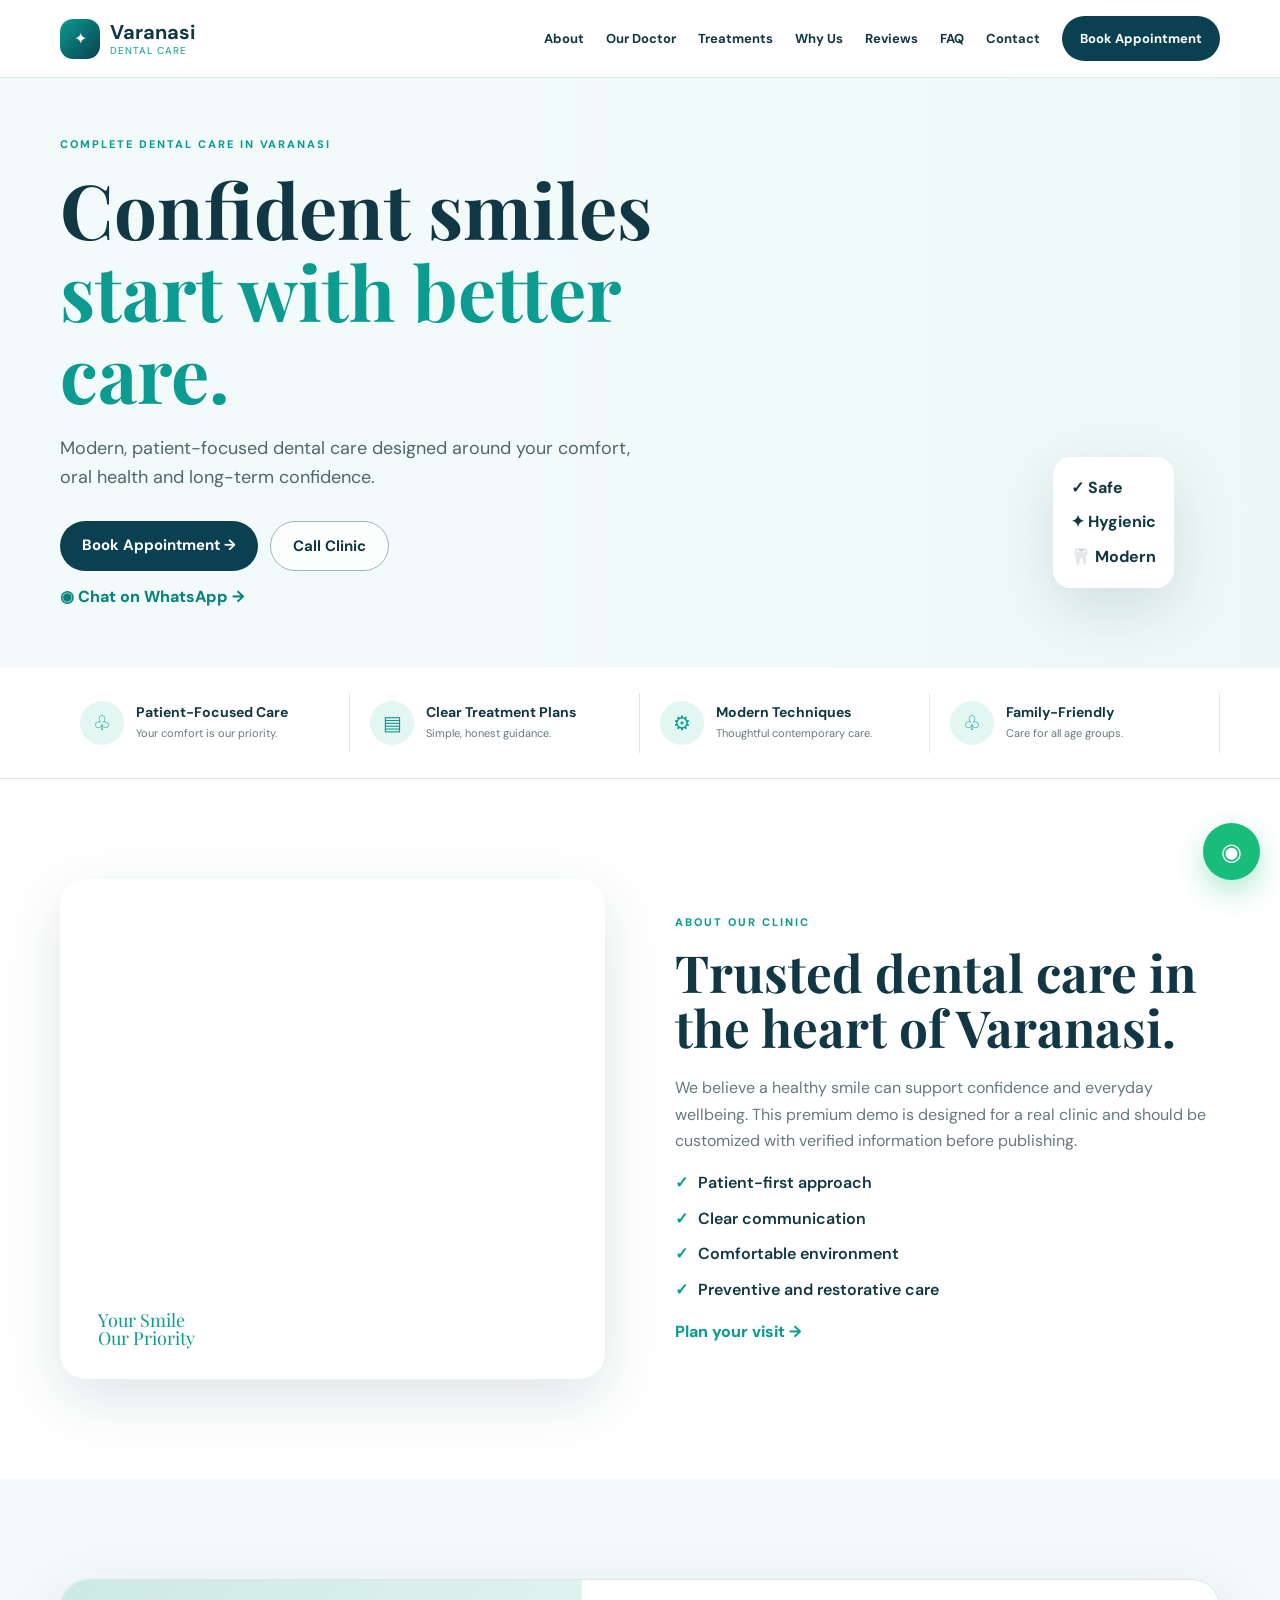
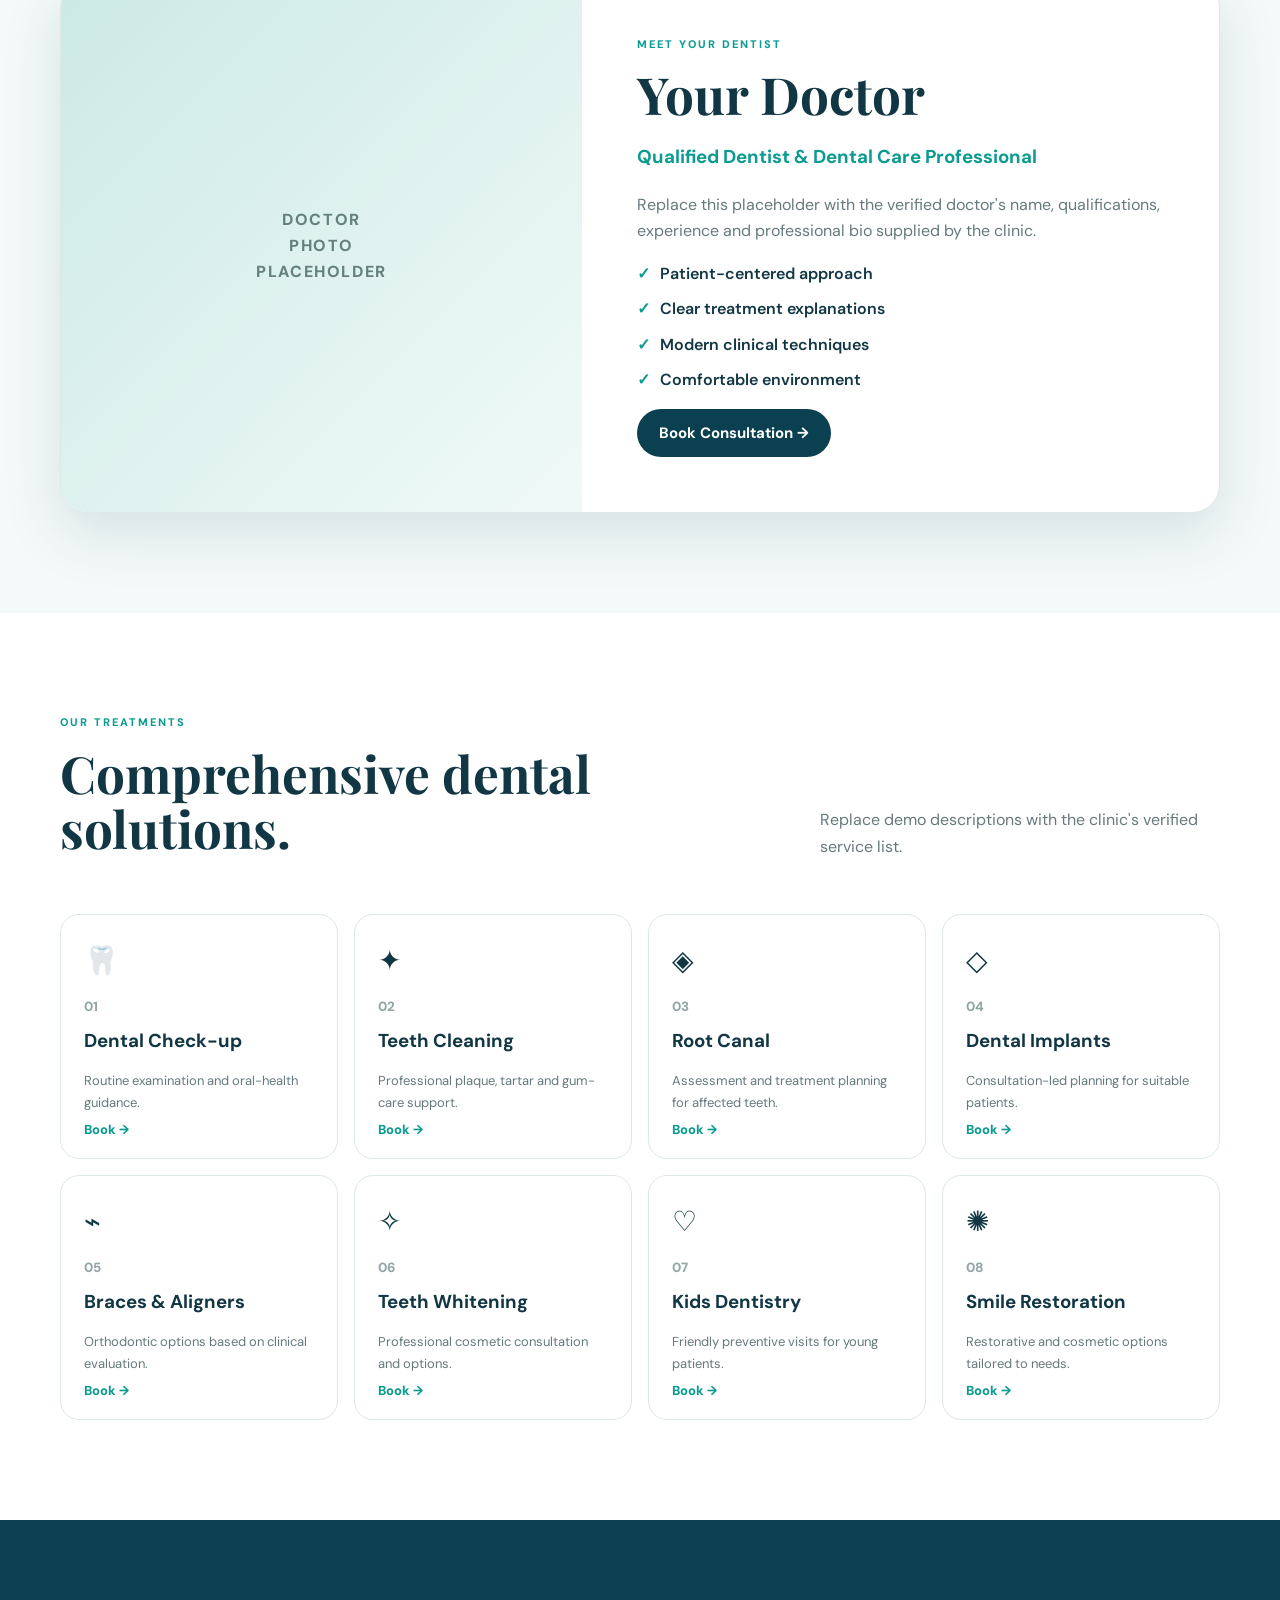
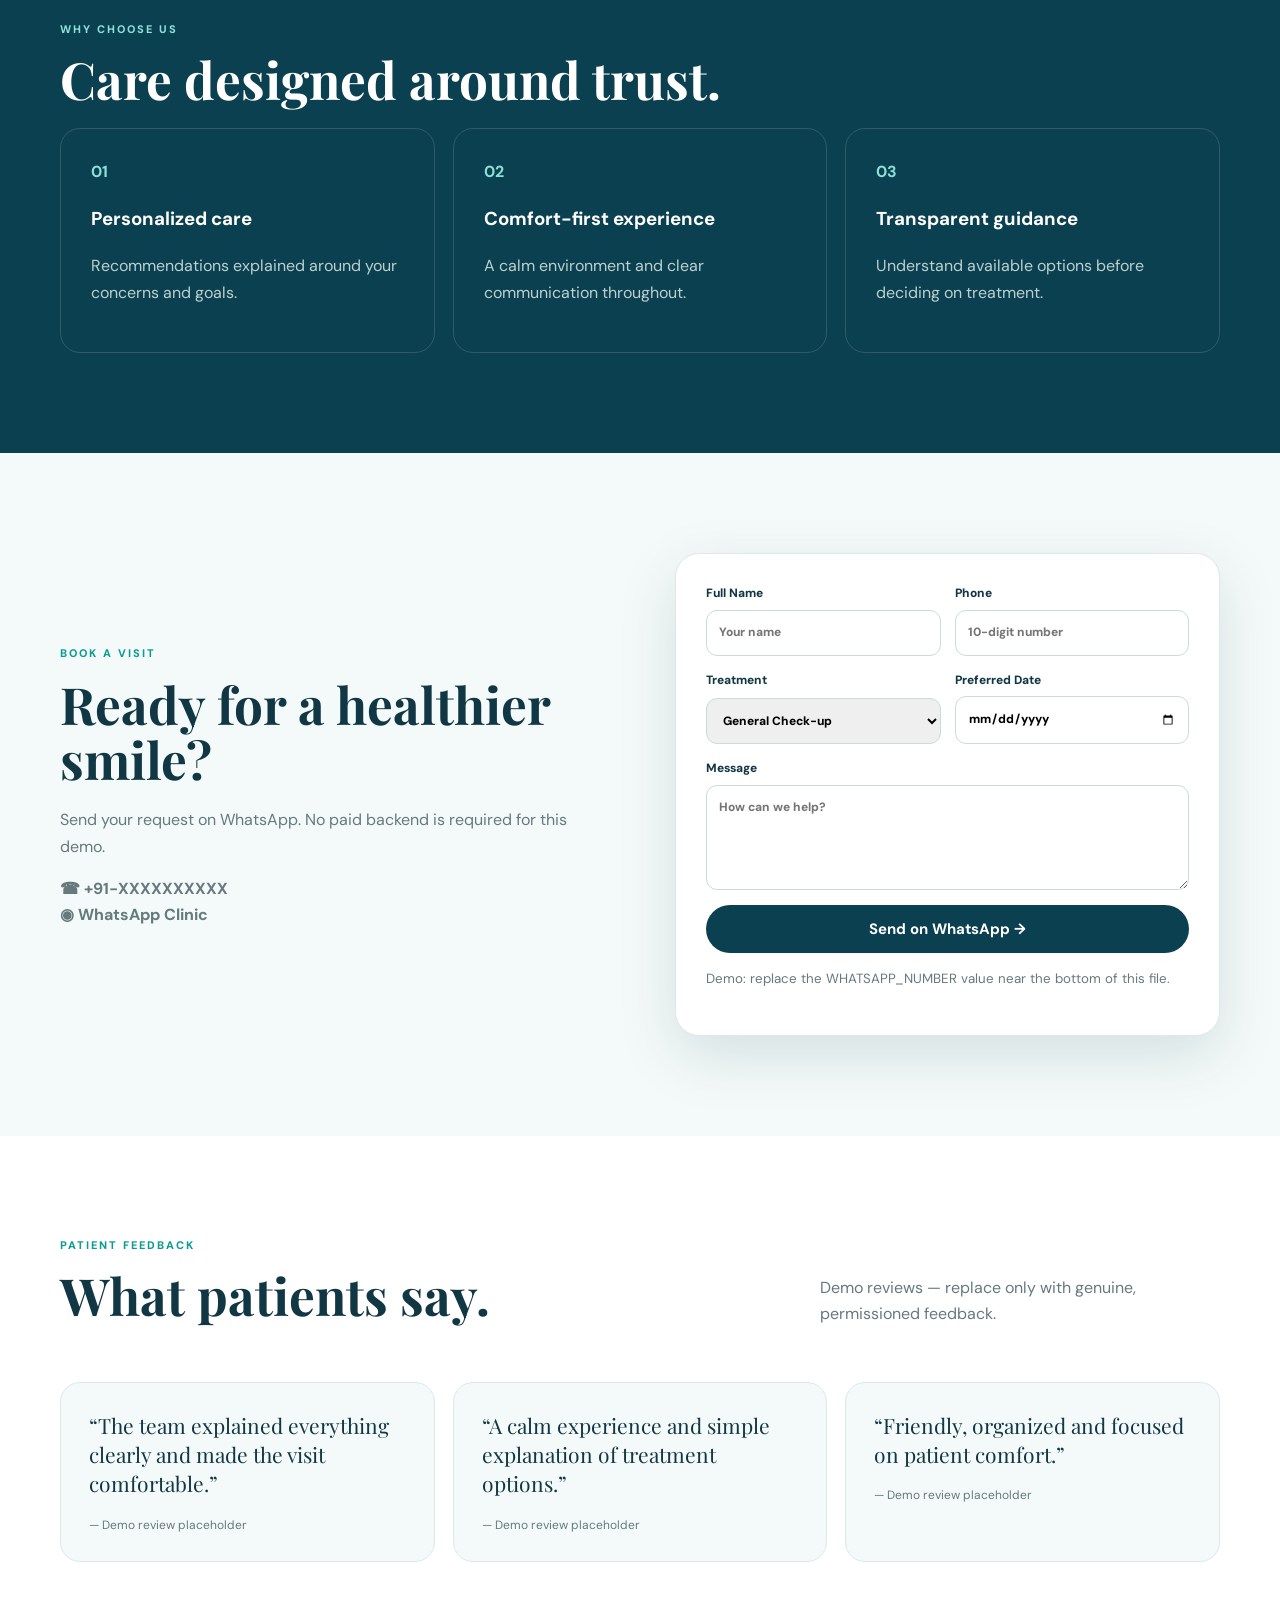
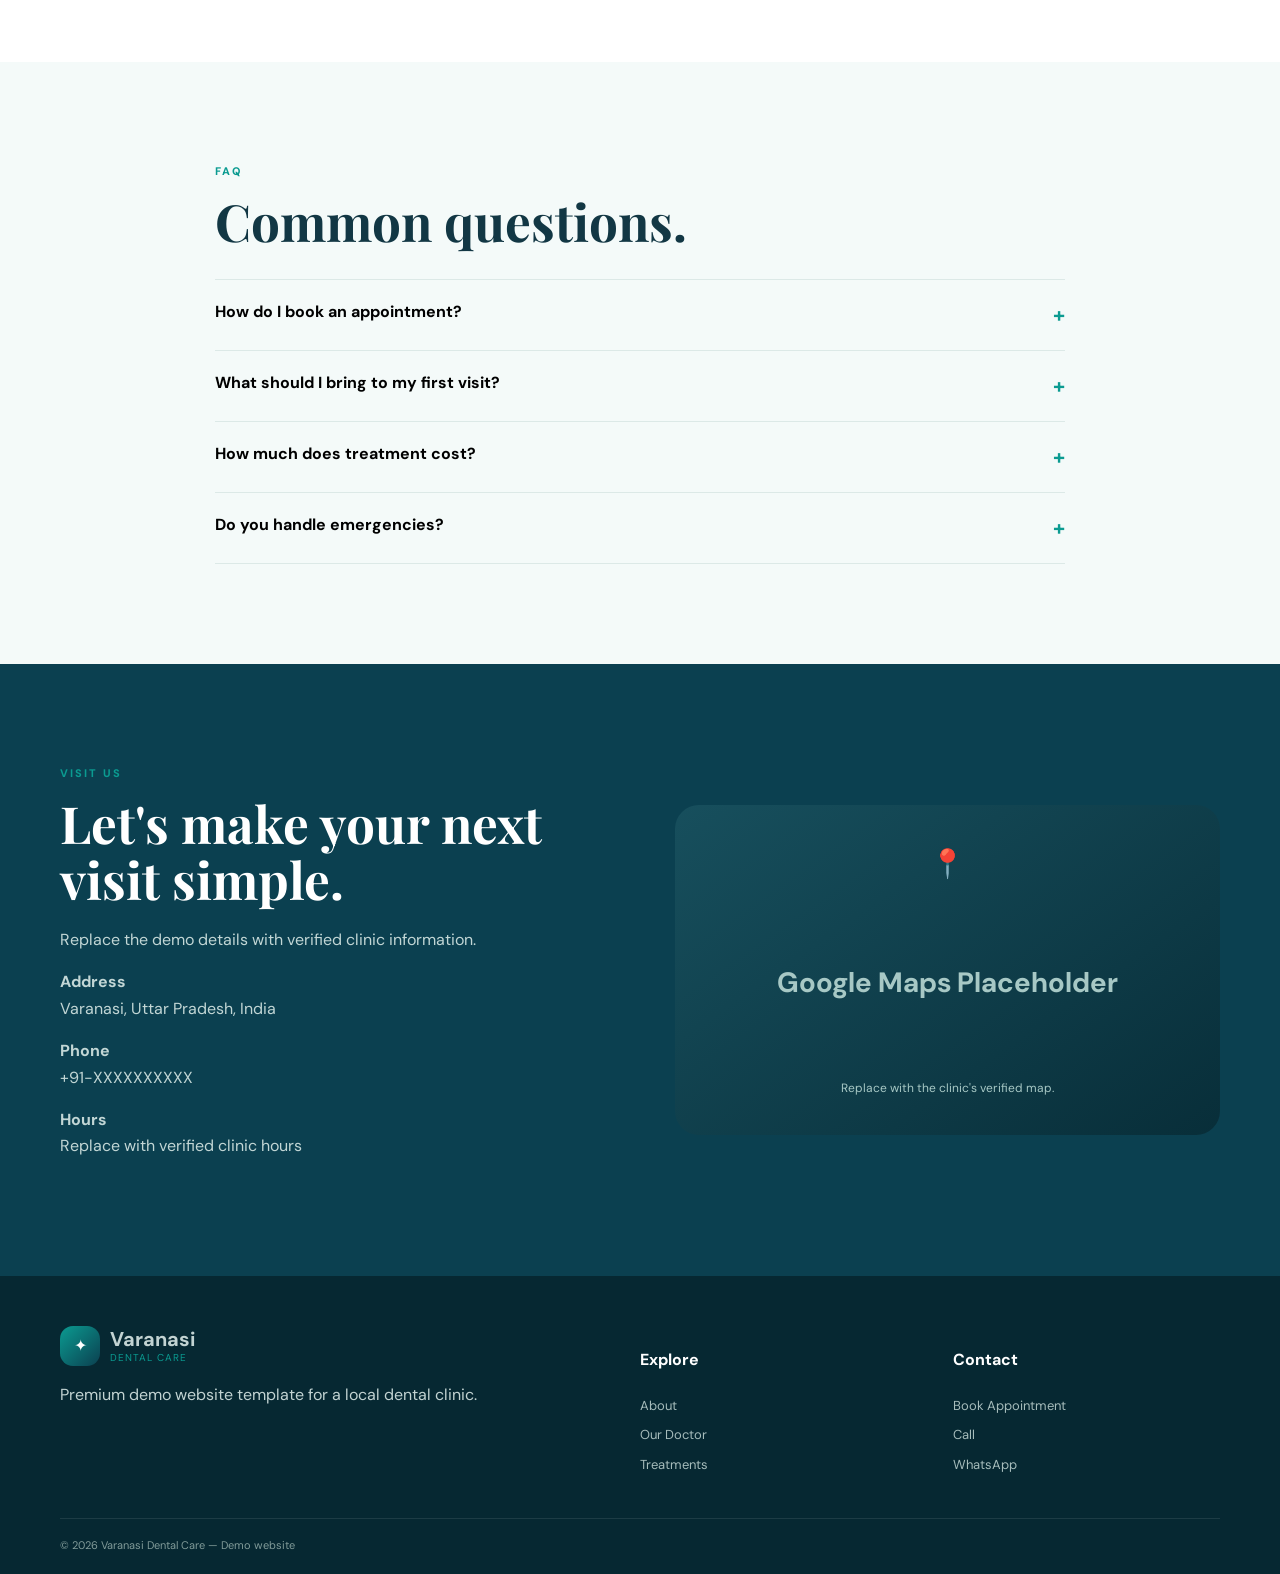
==== commit d5230b6f: "Add files via upload" ====
--- a/index.html
+++ b/index.html
@@ -1,1002 +1,98 @@
-<!DOCTYPE html>
+<!doctype html>
 <html lang="en">
 <head>
-<meta charset="UTF-8">
-<meta name="viewport" content="width=device-width, initial-scale=1.0">
-<title>Varanasi Dental Clinic — Confident Smiles, Comfortable Care</title>
-<meta name="description" content="Modern, patient-focused dental care in Varanasi. Check-ups, cleaning, root canal, implants, braces, whitening and kids dentistry.">
+<meta charset="utf-8"><meta name="viewport" content="width=device-width,initial-scale=1">
+<meta name="description" content="Varanasi Dental Care — premium, patient-focused dental care demo website.">
+<meta name="theme-color" content="#0b4050">
+<title>Varanasi Dental Care | Modern Dentistry</title>
+<link rel="preconnect" href="https://fonts.googleapis.com"><link rel="preconnect" href="https://fonts.gstatic.com" crossorigin>
+<link href="https://fonts.googleapis.com/css2?family=DM+Sans:wght@400;500;600;700&family=Playfair+Display:wght@500;600&display=swap" rel="stylesheet">
+<style>
+:root{--navy:#0b4050;--teal:#0b9b91;--mint:#e2f6f2;--ink:#123744;--muted:#66797d;--soft:#f4faf9;--line:#dce9e7;--shadow:0 20px 60px rgba(9,55,68,.13)}*{box-sizing:border-box}html{scroll-behavior:smooth}body{margin:0;color:var(--ink);font:16px/1.65 "DM Sans",Arial,sans-serif}a{text-decoration:none;color:inherit}.container{width:min(1160px,92%);margin:auto}.header{height:78px;background:#fffffff2;backdrop-filter:blur(12px);position:sticky;top:0;z-index:20;border-bottom:1px solid var(--line)}.nav-wrap{height:100%;display:flex;align-items:center;justify-content:space-between}.logo{display:flex;align-items:center;gap:10px;line-height:1}.logo-mark{width:40px;height:40px;border-radius:13px;background:linear-gradient(135deg,var(--teal),var(--navy));color:#fff;display:grid;place-items:center}.logo b{display:block;font-size:20px}.logo small{display:block;color:var(--teal);font-size:10px;text-transform:uppercase;letter-spacing:.1em;margin-top:4px}.nav{display:flex;gap:22px;align-items:center;font-size:13px;font-weight:700}.nav a:hover{color:var(--teal)}.nav-cta{background:var(--navy);color:#fff;padding:12px 18px;border-radius:999px}.menu{display:none;border:0;background:none;font-size:26px}.hero{height:590px;position:relative;overflow:hidden;background:#edf8f6}.hero-photo{position:absolute;inset:0;background:url("https://images.unsplash.com/photo-1629909613654-28e377c37b09?auto=format&fit=crop&w=1800&q=85") center right/cover}.hero-shade{position:absolute;inset:0;background:linear-gradient(90deg,#f2fbf9 0%,#f2fbf9ed 38%,#f2fbf966 70%,#f2fbf900)}.hero-content{height:100%;display:flex;align-items:center;position:relative}.hero-copy{max-width:650px}.eyebrow{font-size:11px;letter-spacing:.18em;font-weight:800;color:var(--teal);display:block;margin-bottom:14px}.hero h1,h2{font-family:"Playfair Display",Georgia,serif;line-height:1.08}.hero h1{font-size:clamp(48px,6vw,76px);margin:0 0 20px}.hero h1 em{font-style:normal;color:var(--teal)}.hero p{font-size:18px;color:#50666c;max-width:600px}.actions{display:flex;gap:12px;margin:28px 0 13px}.btn{border:0;border-radius:999px;padding:14px 22px;font:700 15px "DM Sans";display:inline-flex;justify-content:center;cursor:pointer;transition:.2s}.primary{background:var(--navy);color:#fff}.primary:hover{transform:translateY(-2px);background:#062f3c}.outline{border:1px solid #9bb7b6;background:#ffffffb5}.wa-link{color:#07837d;font-weight:800}.hero-badge{position:absolute;right:4%;bottom:80px;background:#fffffff0;padding:18px;border-radius:18px;display:grid;gap:8px;box-shadow:var(--shadow)}.benefits{border-bottom:1px solid var(--line)}.benefits-grid{display:grid;grid-template-columns:repeat(4,1fr);padding:25px 0}.benefits-grid>div{display:flex;gap:12px;padding:8px 20px;border-right:1px solid var(--line)}.benefits-grid i{width:44px;height:44px;border-radius:50%;background:var(--mint);color:var(--teal);display:grid;place-items:center;font-style:normal;font-size:20px;flex:none}.benefits b,.benefits small{display:block}.benefits b{font-size:14px}.benefits small{font-size:11px;color:var(--muted)}.section{padding:100px 0}.soft{background:var(--soft)}.split,.appointment-grid,.contact-grid{display:grid;grid-template-columns:1fr 1fr;gap:70px;align-items:center}.clinic-photo{height:500px;border-radius:26px;background:url("https://images.unsplash.com/photo-1629909615184-74f495363b67?auto=format&fit=crop&w=1000&q=85") center/cover;position:relative;box-shadow:var(--shadow)}.clinic-photo span{position:absolute;left:20px;bottom:20px;background:#ffffffe8;color:var(--teal);padding:12px 18px;border-radius:14px;font:18px/1 "Playfair Display"}.section h2{font-size:clamp(38px,4vw,55px);margin:0 0 20px}.section p{color:var(--muted)}.ticks{list-style:none;padding:0}.ticks li{margin:9px 0;font-weight:600}.ticks li:before{content:"✓";color:var(--teal);margin-right:10px;font-weight:900}.text-link{color:var(--teal);font-weight:800}.doctor-card{display:grid;grid-template-columns:.9fr 1.1fr;border:1px solid var(--line);border-radius:28px;overflow:hidden;background:#fff;box-shadow:var(--shadow)}.doctor-photo{min-height:480px;background:linear-gradient(135deg,#cce9e4,#f0faf8);display:grid;place-items:center;text-align:center;color:#64817e;font-weight:800;letter-spacing:.1em}.doctor-copy{padding:55px}.doctor-copy h3{color:var(--teal)}.section-head{display:flex;justify-content:space-between;align-items:end;gap:30px;margin-bottom:38px}.section-head>p{max-width:400px}.cards{display:grid;grid-template-columns:repeat(4,1fr);gap:16px}.cards article{min-height:245px;padding:23px;border:1px solid var(--line);border-radius:19px;position:relative;transition:.25s;background:#fff}.cards article:hover{transform:translateY(-7px);box-shadow:var(--shadow)}.cards span{font-size:28px}.cards small{display:block;color:#92a5a5;font-weight:800;margin-top:12px}.cards h3{margin:8px 0}.cards p{font-size:13px}.cards a{position:absolute;bottom:18px;color:var(--teal);font-weight:800;font-size:13px}.dark{background:var(--navy);color:#fff}.dark h2{color:#fff}.dark .eyebrow{color:#8be0d8}.why{display:grid;grid-template-columns:repeat(3,1fr);gap:18px}.why>div{padding:30px;border:1px solid #ffffff24;border-radius:20px}.why b{color:#8be0d8}.why p{color:#bdd0d0}.form-card{background:#fff;padding:30px;border:1px solid var(--line);border-radius:24px;box-shadow:var(--shadow);display:grid;gap:15px}.row{display:grid;grid-template-columns:1fr 1fr;gap:14px}.form-card label{font-size:12px;font-weight:800;display:grid;gap:6px}.form-card input,.form-card select,.form-card textarea{width:100%;font:inherit;padding:12px;border:1px solid #cadbd8;border-radius:11px}.form-card textarea{resize:vertical}.form-card small{color:var(--muted)}.status{color:var(--teal)!important;font-weight:800;margin:0}.reviews{display:grid;grid-template-columns:repeat(3,1fr);gap:18px}.reviews blockquote{margin:0;background:var(--soft);border:1px solid var(--line);border-radius:20px;padding:28px;font:21px/1.4 "Playfair Display"}.reviews footer{font:12px "DM Sans";color:var(--muted);margin-top:18px}.narrow{max-width:850px}.faq{margin-top:30px;border-top:1px solid var(--line)}.faq>div{border-bottom:1px solid var(--line)}.faq button{width:100%;border:0;background:none;padding:21px 0;display:flex;justify-content:space-between;text-align:left;font:700 16px "DM Sans";cursor:pointer}.faq button span{color:var(--teal);font-size:21px}.faq p{display:none;margin:0 0 20px}.faq .open p{display:block}.contact{background:var(--navy);color:#fff}.contact h2{color:#fff}.contact p{color:#c2d6d5}.map{min-height:330px;border-radius:24px;background:linear-gradient(145deg,#174f5d,#082e39);display:grid;place-items:center;text-align:center;color:#a7c8c5;font-size:28px}.map small{display:block;font-size:12px}.float-wa{position:fixed;right:20px;bottom:20px;width:57px;height:57px;border-radius:50%;background:#18bd7c;color:#fff;display:grid;place-items:center;font-size:24px;z-index:30;box-shadow:0 12px 30px #18bd7c55}.footer{background:#062832;color:#c2d3d2;padding:50px 0 20px}.footer-grid{display:grid;grid-template-columns:2fr 1fr 1fr;gap:45px}.footer h4{color:#fff}.footer-grid a:not(.logo){display:block;margin:8px 0;color:#a6bcbb;font-size:13px}.bottom{border-top:1px solid #ffffff18;margin-top:35px;padding-top:17px;font-size:11px;color:#819b99}.reveal{opacity:0;transform:translateY(22px);transition:.7s}.reveal.visible{opacity:1;transform:none}@media(max-width:950px){.menu{display:block}.nav{display:none;position:absolute;top:70px;left:4%;right:4%;background:#fff;padding:15px;flex-direction:column;align-items:stretch;border-radius:18px;box-shadow:var(--shadow)}.nav.open{display:flex}.hero-shade{background:linear-gradient(90deg,#f2fbf9f5,#f2fbf9bb)}.benefits-grid{grid-template-columns:1fr 1fr}.benefits-grid>div{border-bottom:1px solid var(--line)}.split,.doctor-card,.appointment-grid,.contact-grid{grid-template-columns:1fr}.cards{grid-template-columns:1fr 1fr}.why,.reviews{grid-template-columns:1fr}.section-head{display:block}.hero-badge{display:none}}@media(max-width:600px){.hero{height:650px}.hero h1{font-size:47px}.actions,.row{flex-direction:column;display:flex}.btn{width:100%}.benefits-grid,.cards{grid-template-columns:1fr}.benefits-grid>div{border-right:0}.section{padding:75px 0}.clinic-photo{height:370px}.doctor-photo{min-height:300px}.doctor-copy{padding:30px}.footer-grid{grid-template-columns:1fr}.float-wa{right:14px;bottom:14px}}
 
-<link rel="preconnect" href="https://fonts.googleapis.com">
-<link rel="preconnect" href="https://fonts.gstatic.com" crossorigin>
-<link href="https://fonts.googleapis.com/css2?family=Fraunces:opsz,wght@9..144,400;9..144,500;9..144,600;9..144,700&family=Inter:wght@400;500;600;700&display=swap" rel="stylesheet">
-
-<style>
-  /* ============ TOKENS ============ */
-  :root{
-    --navy:#0B3B3C;
-    --navy-dark:#082829;
-    --bg:#FAF8F3;
-    --bg-alt:#F2EEE3;
-    --gold:#C9A15D;
-    --sage:#7FA895;
-    --text:#1B2422;
-    --text-soft:#4B5654;
-    --white:#FFFFFF;
-    --line:#DDD6C6;
-    --shadow: 0 20px 50px -20px rgba(8,40,41,0.25);
-    --radius: 6px;
-    --maxw: 1180px;
-  }
-
-  *{box-sizing:border-box;}
-  html{scroll-behavior:smooth;}
-  body{
-    margin:0;
-    background:var(--bg);
-    color:var(--text);
-    font-family:'Inter',sans-serif;
-    font-size:16px;
-    line-height:1.6;
-    -webkit-font-smoothing:antialiased;
-  }
-  h1,h2,h3,h4{
-    font-family:'Fraunces',serif;
-    font-weight:600;
-    color:var(--navy);
-    line-height:1.15;
-    margin:0;
-  }
-  p{margin:0;}
-  a{text-decoration:none;color:inherit;}
-  ul{list-style:none;margin:0;padding:0;}
-  img,svg{max-width:100%;display:block;}
-  button{font-family:inherit;cursor:pointer;border:none;background:none;}
-  .wrap{max-width:var(--maxw);margin:0 auto;padding:0 28px;}
-  section{padding:96px 0;}
-  @media(max-width:768px){ section{padding:64px 0;} .wrap{padding:0 20px;} }
-
-  .eyebrow{
-    font-size:14px;
-    color:var(--sage);
-    font-weight:600;
-    margin-bottom:14px;
-    display:inline-block;
-  }
-  .section-head{max-width:640px; margin-bottom:56px;}
-  .section-head h2{font-size:clamp(28px,4vw,40px);}
-  .section-head p{margin-top:16px; color:var(--text-soft); font-size:17px;}
-
-  .btn{
-    display:inline-flex;
-    align-items:center;
-    gap:8px;
-    padding:14px 28px;
-    border-radius:var(--radius);
-    font-weight:600;
-    font-size:15px;
-    transition:transform .25s ease, box-shadow .25s ease, background .25s ease;
-  }
-  .btn-primary{background:var(--navy); color:var(--white);}
-  .btn-primary:hover{background:var(--navy-dark); transform:translateY(-2px); box-shadow:var(--shadow);}
-  .btn-outline{border:1.5px solid var(--navy); color:var(--navy);}
-  .btn-outline:hover{background:var(--navy); color:var(--white);}
-  .btn-gold{background:var(--gold); color:var(--navy-dark);}
-  .btn-gold:hover{transform:translateY(-2px); box-shadow:0 14px 30px -14px rgba(201,161,93,.6);}
-  .btn-ghost{color:var(--navy); border:1.5px solid var(--line);}
-  .btn-ghost:hover{border-color:var(--navy);}
-
-  /* ============ NAVBAR ============ */
-  header{
-    position:sticky; top:0; z-index:1000;
-    background:rgba(250,248,243,0.92);
-    backdrop-filter:blur(10px);
-    border-bottom:1px solid var(--line);
-  }
-  .nav{
-    display:flex; align-items:center; justify-content:space-between;
-    height:76px;
-  }
-  .logo{display:flex; align-items:center; gap:10px;}
-  .logo-mark{
-    width:36px; height:36px; border-radius:50%;
-    background:var(--navy);
-    display:flex; align-items:center; justify-content:center;
-  }
-  .logo-mark svg{width:18px; height:18px;}
-  .logo-text{font-family:'Fraunces',serif; font-weight:600; font-size:19px; color:var(--navy); letter-spacing:.2px;}
-  .logo-text span{color:var(--gold);}
-
-  .nav-links{display:flex; align-items:center; gap:34px;}
-  .nav-links a{
-    font-size:15px; font-weight:500; color:var(--text);
-    position:relative; padding:4px 0;
-  }
-  .nav-links a::after{
-    content:''; position:absolute; left:0; bottom:0; height:2px; width:0;
-    background:var(--gold); transition:width .25s ease;
-  }
-  .nav-links a:hover::after{width:100%;}
-
-  .nav-cta{display:flex; align-items:center; gap:14px;}
-  .nav-cta .btn{padding:11px 22px; font-size:14px;}
-
-  .hamburger{
-    display:none; flex-direction:column; gap:5px; padding:8px;
-    z-index:1100;
-  }
-  .hamburger span{width:24px; height:2px; background:var(--navy); transition:.3s;}
-  .hamburger.active span:nth-child(1){transform:translateY(7px) rotate(45deg);}
-  .hamburger.active span:nth-child(2){opacity:0;}
-  .hamburger.active span:nth-child(3){transform:translateY(-7px) rotate(-45deg);}
-
-  @media(max-width:920px){
-    .nav-links{
-      position:fixed; top:76px; left:0; right:0; bottom:0;
-      background:var(--bg);
-      flex-direction:column; align-items:flex-start;
-      padding:36px 28px; gap:0;
-      transform:translateX(100%);
-      transition:transform .35s cubic-bezier(.4,0,.2,1);
-      overflow-y:auto;
-    }
-    .nav-links.open{transform:translateX(0);}
-    .nav-links a{width:100%; padding:16px 0; border-bottom:1px solid var(--line); font-size:18px;}
-    .nav-cta{display:none;}
-    .nav-links .nav-cta-mobile{display:flex; margin-top:24px; width:100%;}
-    .nav-links .nav-cta-mobile .btn{width:100%; justify-content:center;}
-    .hamburger{display:flex;}
-  }
-
-  /* ============ HERO ============ */
-  .hero{
-    padding:88px 0 100px;
-    overflow:hidden;
-  }
-  .hero .wrap{
-    display:grid; grid-template-columns:1.1fr .9fr; gap:60px; align-items:center;
-  }
-  .hero-tag{
-    display:inline-flex; align-items:center; gap:8px;
-    background:var(--bg-alt); border:1px solid var(--line);
-    padding:8px 16px; border-radius:100px; font-size:13px; font-weight:600; color:var(--navy);
-    margin-bottom:26px;
-  }
-  .hero-tag .dot{width:7px; height:7px; border-radius:50%; background:var(--sage);}
-  .hero h1{
-    font-size:clamp(36px,5.2vw,58px);
-    letter-spacing:-.5px;
-  }
-  .hero p.lead{
-    margin-top:22px; font-size:18px; color:var(--text-soft); max-width:480px;
-  }
-  .hero-actions{display:flex; flex-wrap:wrap; gap:14px; margin-top:36px;}
-  .hero-meta{
-    display:flex; gap:36px; margin-top:48px; padding-top:32px; border-top:1px solid var(--line);
-  }
-  .hero-meta div strong{display:block; font-family:'Fraunces',serif; font-size:24px; color:var(--navy);}
-  .hero-meta div span{font-size:13px; color:var(--text-soft);}
-
-  .hero-visual{position:relative; aspect-ratio:1/1;}
-  .hero-visual svg{width:100%; height:100%;}
-  .draw-line{
-    stroke-dasharray:1400;
-    stroke-dashoffset:1400;
-    animation:drawline 2.4s ease forwards .3s;
-  }
-  @keyframes drawline{to{stroke-dashoffset:0;}}
-  .fade-in{opacity:0; animation:fadein 1s ease forwards 1.6s;}
-  @keyframes fadein{to{opacity:1;}}
-
-  @media(max-width:920px){
-    .hero .wrap{grid-template-columns:1fr; gap:44px;}
-    .hero-visual{max-width:340px; margin:0 auto;}
-    .hero-meta{gap:24px; flex-wrap:wrap;}
-  }
-
-  /* ============ TRUST STRIP ============ */
-  .trust{background:var(--navy); padding:52px 0;}
-  .trust .wrap{
-    display:grid; grid-template-columns:repeat(4,1fr); gap:32px;
-  }
-  .trust-item{display:flex; gap:14px; align-items:flex-start;}
-  .trust-item svg{flex-shrink:0; width:26px; height:26px; stroke:var(--gold);}
-  .trust-item h4{color:var(--white); font-size:16px; font-weight:600; font-family:'Inter',sans-serif;}
-  .trust-item p{color:#C9D6D2; font-size:13.5px; margin-top:4px;}
-  @media(max-width:920px){ .trust .wrap{grid-template-columns:repeat(2,1fr);} }
-  @media(max-width:560px){ .trust .wrap{grid-template-columns:1fr;} }
-
-  /* ============ ABOUT ============ */
-  .about .wrap{display:grid; grid-template-columns:.85fr 1.15fr; gap:64px; align-items:start;}
-  .about-visual{
-    background:var(--bg-alt); border:1px solid var(--line); border-radius:var(--radius);
-    padding:36px; height:100%;
-  }
-  .about-visual ul li{display:flex; gap:12px; padding:14px 0; border-bottom:1px solid var(--line); font-size:15px;}
-  .about-visual ul li:last-child{border-bottom:none;}
-  .about-visual ul li svg{flex-shrink:0; width:20px; height:20px; stroke:var(--sage); margin-top:2px;}
-  .about-body p{color:var(--text-soft); font-size:16.5px; margin-bottom:18px;}
-  .about-body p:last-child{margin-bottom:0;}
-  @media(max-width:860px){ .about .wrap{grid-template-columns:1fr;} }
-
-  /* ============ TREATMENTS ============ */
-  .treatments{background:var(--bg-alt);}
-  .treat-grid{
-    display:grid; grid-template-columns:repeat(4,1fr); gap:1px;
-    background:var(--line); border:1px solid var(--line); border-radius:var(--radius); overflow:hidden;
-  }
-  .treat-card{
-    background:var(--white); padding:32px 26px;
-    display:flex; flex-direction:column; gap:14px;
-    transition:background .25s ease;
-  }
-  .treat-card:hover{background:var(--bg);}
-  .treat-icon{width:42px; height:42px; border-radius:50%; background:var(--bg-alt); display:flex; align-items:center; justify-content:center;}
-  .treat-icon svg{width:20px; height:20px; stroke:var(--navy);}
-  .treat-card h3{font-size:18px;}
-  .treat-card p{font-size:14px; color:var(--text-soft); flex-grow:1;}
-  .treat-card a{font-size:14px; font-weight:600; color:var(--navy); display:inline-flex; align-items:center; gap:6px; margin-top:4px;}
-  .treat-card a svg{width:14px; height:14px; stroke:var(--navy); transition:transform .2s;}
-  .treat-card a:hover svg{transform:translateX(3px);}
-  @media(max-width:920px){ .treat-grid{grid-template-columns:repeat(2,1fr);} }
-  @media(max-width:560px){ .treat-grid{grid-template-columns:1fr;} }
-
-  /* ============ IMPLANT FEATURE ============ */
-  .implant .wrap{
-    display:grid; grid-template-columns:1fr 1fr; gap:64px; align-items:center;
-    background:var(--navy); border-radius:12px; padding:64px; color:var(--white);
-  }
-  .implant h2{color:var(--white); font-size:clamp(26px,3.6vw,36px);}
-  .implant > .wrap{max-width:var(--maxw);}
-  .implant p.desc{color:#C9D6D2; margin-top:16px; font-size:16px;}
-  .implant-steps{display:flex; flex-direction:column; gap:0;}
-  .implant-step{display:flex; gap:18px; padding:20px 0; border-bottom:1px solid rgba(255,255,255,.15);}
-  .implant-step:first-child{padding-top:0;}
-  .implant-step:last-child{border-bottom:none;}
-  .implant-step .num{font-family:'Fraunces',serif; font-size:20px; color:var(--gold); flex-shrink:0; width:32px;}
-  .implant-step h4{color:var(--white); font-size:16px; font-family:'Inter',sans-serif; font-weight:600;}
-  .implant-step p{color:#B9C9C4; font-size:14px; margin-top:4px;}
-  .implant .note{font-size:13px; color:#9FB5B0; margin-top:24px; font-style:italic;}
-  @media(max-width:860px){ .implant .wrap{grid-template-columns:1fr; padding:40px 28px; gap:36px;} }
-
-  /* ============ WHY US ============ */
-  .why-grid{display:grid; grid-template-columns:repeat(4,1fr); gap:28px;}
-  .why-card{
-    padding:32px 24px; border:1px solid var(--line); border-radius:var(--radius); background:var(--white);
-    transition:transform .25s ease, box-shadow .25s ease;
-  }
-  .why-card:hover{transform:translateY(-4px); box-shadow:var(--shadow);}
-  .why-card svg{width:28px; height:28px; stroke:var(--gold); margin-bottom:16px;}
-  .why-card h3{font-size:17px; margin-bottom:8px;}
-  .why-card p{font-size:14px; color:var(--text-soft);}
-  @media(max-width:920px){ .why-grid{grid-template-columns:repeat(2,1fr);} }
-  @media(max-width:560px){ .why-grid{grid-template-columns:1fr;} }
-
-  /* ============ APPOINTMENT ============ */
-  .appointment{background:var(--bg-alt);}
-  .apt-wrap{display:grid; grid-template-columns:.9fr 1.1fr; gap:56px;}
-  .apt-info h2{font-size:clamp(26px,3.6vw,34px);}
-  .apt-info p{color:var(--text-soft); margin-top:16px; font-size:16px;}
-  .apt-contact{margin-top:32px; display:flex; flex-direction:column; gap:18px;}
-  .apt-contact-item{display:flex; gap:14px; align-items:flex-start;}
-  .apt-contact-item svg{width:20px; height:20px; stroke:var(--navy); flex-shrink:0; margin-top:2px;}
-  .apt-contact-item strong{display:block; font-size:14px; color:var(--navy);}
-  .apt-contact-item span{font-size:14px; color:var(--text-soft);}
-
-  form.apt-form{
-    background:var(--white); border:1px solid var(--line); border-radius:var(--radius);
-    padding:40px; display:grid; grid-template-columns:1fr 1fr; gap:20px;
-  }
-  .field{display:flex; flex-direction:column; gap:8px;}
-  .field.full{grid-column:1/-1;}
-  .field label{font-size:13px; font-weight:600; color:var(--navy);}
-  .field input, .field select, .field textarea{
-    padding:13px 14px; border:1px solid var(--line); border-radius:4px;
-    font-family:'Inter',sans-serif; font-size:14.5px; background:var(--bg); color:var(--text);
-    transition:border-color .2s ease;
-  }
-  .field input:focus, .field select:focus, .field textarea:focus{
-    outline:none; border-color:var(--navy);
-  }
-  .field textarea{resize:vertical; min-height:90px;}
-  .apt-form .submit-row{grid-column:1/-1; display:flex; flex-wrap:wrap; gap:14px; margin-top:6px;}
-  .apt-form .submit-row .btn{flex:1; justify-content:center; min-width:180px;}
-  .form-note{grid-column:1/-1; font-size:12.5px; color:var(--text-soft);}
-  @media(max-width:700px){ form.apt-form{grid-template-columns:1fr; padding:28px 22px;} .apt-wrap{grid-template-columns:1fr;} }
-
-  /* ============ REVIEWS ============ */
-  .review-grid{display:grid; grid-template-columns:repeat(3,1fr); gap:28px;}
-  .review-card{
-    background:var(--white); border:1px solid var(--line); border-radius:var(--radius);
-    padding:30px; position:relative;
-  }
-  .review-demo-tag{
-    position:absolute; top:14px; right:14px; font-size:10px; letter-spacing:.4px;
-    background:var(--bg-alt); color:var(--text-soft); padding:4px 8px; border-radius:3px; font-weight:600;
-  }
-  .review-stars{display:flex; gap:3px; margin-bottom:16px;}
-  .review-stars svg{width:16px; height:16px; fill:var(--gold); stroke:none;}
-  .review-card p.quote{font-size:15px; color:var(--text); line-height:1.65;}
-  .review-who{margin-top:20px; display:flex; align-items:center; gap:12px;}
-  .review-avatar{width:38px; height:38px; border-radius:50%; background:var(--bg-alt); display:flex; align-items:center; justify-content:center; font-family:'Fraunces',serif; color:var(--navy); font-weight:600;}
-  .review-who strong{display:block; font-size:14px;}
-  .review-who span{font-size:12.5px; color:var(--text-soft);}
-  @media(max-width:920px){ .review-grid{grid-template-columns:1fr; } }
-
-  /* ============ FAQ ============ */
-  .faq-list{max-width:760px;}
-  .faq-item{border-bottom:1px solid var(--line);}
-  .faq-q{
-    width:100%; display:flex; justify-content:space-between; align-items:center;
-    padding:22px 0; text-align:left; font-family:'Fraunces',serif; font-size:18px; color:var(--navy); font-weight:500;
-  }
-  .faq-q svg{width:18px; height:18px; stroke:var(--navy); flex-shrink:0; transition:transform .3s ease;}
-  .faq-item.active .faq-q svg{transform:rotate(45deg);}
-  .faq-a{max-height:0; overflow:hidden; transition:max-height .35s ease;}
-  .faq-a p{padding:0 0 22px; color:var(--text-soft); font-size:15px; max-width:640px;}
-
-  /* ============ CONTACT / MAP ============ */
-  .contact .wrap{display:grid; grid-template-columns:1fr 1fr; gap:56px; align-items:start;}
-  .contact-card{
-    background:var(--white); border:1px solid var(--line); border-radius:var(--radius); padding:36px;
-  }
-  .contact-row{display:flex; gap:16px; padding:18px 0; border-bottom:1px solid var(--line); align-items:flex-start;}
-  .contact-row:last-child{border-bottom:none;}
-  .contact-row svg{width:22px; height:22px; stroke:var(--navy); flex-shrink:0; margin-top:2px;}
-  .contact-row strong{display:block; font-size:14.5px; color:var(--navy);}
-  .contact-row span{font-size:14px; color:var(--text-soft);}
-  .map-frame{
-    border:1px solid var(--line); border-radius:var(--radius); overflow:hidden; height:100%; min-height:340px;
-  }
-  .map-frame iframe{width:100%; height:100%; min-height:340px; border:0;}
-  @media(max-width:860px){ .contact .wrap{grid-template-columns:1fr;} }
-
-  /* ============ FOOTER ============ */
-  footer{background:var(--navy-dark); color:#B9C9C4; padding:64px 0 28px;}
-  .footer-grid{display:grid; grid-template-columns:1.4fr 1fr 1fr 1fr; gap:40px; padding-bottom:44px; border-bottom:1px solid rgba(255,255,255,.1);}
-  .footer-logo{display:flex; align-items:center; gap:10px; margin-bottom:14px;}
-  .footer-logo .logo-mark{background:var(--gold);}
-  .footer-logo .logo-mark svg{stroke:var(--navy-dark);}
-  .footer-logo-text{font-family:'Fraunces',serif; font-size:18px; color:var(--white); font-weight:600;}
-  .footer-col h4{color:var(--white); font-size:14px; font-family:'Inter',sans-serif; font-weight:600; margin-bottom:16px;}
-  .footer-col ul li{margin-bottom:10px;}
-  .footer-col ul li a{font-size:14px; color:#B9C9C4; transition:color .2s;}
-  .footer-col ul li a:hover{color:var(--gold);}
-  .footer-bottom{display:flex; justify-content:space-between; align-items:center; padding-top:24px; font-size:13px; flex-wrap:wrap; gap:12px;}
-  @media(max-width:800px){ .footer-grid{grid-template-columns:1fr 1fr; row-gap:32px;} }
-  @media(max-width:480px){ .footer-grid{grid-template-columns:1fr;} }
-
-  /* ============ WHATSAPP FLOAT ============ */
-  .wa-float{
-    position:fixed; bottom:24px; right:24px; z-index:900;
-    width:56px; height:56px; border-radius:50%; background:#25D366;
-    display:flex; align-items:center; justify-content:center; box-shadow:0 10px 30px -6px rgba(37,211,102,.6);
-    transition:transform .2s ease;
-  }
-  .wa-float:hover{transform:scale(1.08);}
-  .wa-float svg{width:28px; height:28px; fill:var(--white);}
-
-  /* Reduced motion */
-  @media (prefers-reduced-motion: reduce){
-    .draw-line, .fade-in{animation:none !important; opacity:1 !important; stroke-dashoffset:0 !important;}
-    *{transition-duration:.01ms !important;}
-  }
-
-  :focus-visible{outline:2.5px solid var(--gold); outline-offset:2px;}
 </style>
 </head>
 <body>
+<header class="header"><div class="container nav-wrap">
+<a class="logo" href="#home"><span class="logo-mark">✦</span><span><b>Varanasi</b><small>Dental Care</small></span></a>
+<button class="menu" aria-label="Open menu" aria-expanded="false">☰</button>
+<nav class="nav"><a href="#about">About</a><a href="#doctor">Our Doctor</a><a href="#treatments">Treatments</a><a href="#why">Why Us</a><a href="#reviews">Reviews</a><a href="#faq">FAQ</a><a href="#contact">Contact</a><a class="nav-cta" href="#appointment">Book Appointment</a></nav>
+</div></header>
 
-<!-- ============ NAVBAR ============ -->
-<header>
-  <nav class="wrap nav">
-    <a href="#home" class="logo">
-      <span class="logo-mark">
-        <svg viewBox="0 0 24 24" fill="none" stroke="#fff" stroke-width="1.8"><path d="M12 3c-2.5 0-4.5 1.6-4.5 4.2 0 1.5.5 2.2.9 3.4.5 1.5.8 3 .8 5.4 0 2 .5 3 1.3 3s1.2-1.4 1.4-2.8c.2-1.3.4-2.2 1.1-2.2s.9.9 1.1 2.2c.2 1.4.6 2.8 1.4 2.8s1.3-1 1.3-3c0-2.4.3-3.9.8-5.4.4-1.2.9-1.9.9-3.4C16.5 4.6 14.5 3 12 3z"/></svg>
-      </span>
-      <span class="logo-text">Varanasi <span>Dental</span></span>
-    </a>
+<main>
+<section class="hero" id="home"><div class="hero-photo"></div><div class="hero-shade"></div><div class="container hero-content">
+<div class="hero-copy reveal"><span class="eyebrow">COMPLETE DENTAL CARE IN VARANASI</span><h1>Confident smiles<br><em>start with better care.</em></h1><p>Modern, patient-focused dental care designed around your comfort, oral health and long-term confidence.</p><div class="actions"><a class="btn primary" href="#appointment">Book Appointment →</a><a class="btn outline" href="tel:+91XXXXXXXXXX">Call Clinic</a></div><a class="wa-link" href="https://wa.me/91XXXXXXXXXX" target="_blank" rel="noopener">◉ Chat on WhatsApp →</a></div>
+<div class="hero-badge"><b>✓ Safe</b><b>✦ Hygienic</b><b>🦷 Modern</b></div>
+</div></section>
 
-    <ul class="nav-links" id="navLinks">
-      <li><a href="#home" onclick="closeMenu()">Home</a></li>
-      <li><a href="#about" onclick="closeMenu()">About</a></li>
-      <li><a href="#treatments" onclick="closeMenu()">Treatments</a></li>
-      <li><a href="#why-us" onclick="closeMenu()">Why Us</a></li>
-      <li><a href="#reviews" onclick="closeMenu()">Reviews</a></li>
-      <li><a href="#faq" onclick="closeMenu()">FAQ</a></li>
-      <li><a href="#contact" onclick="closeMenu()">Contact</a></li>
-      <li class="nav-cta-mobile"><a href="#appointment" class="btn btn-primary" onclick="closeMenu()">Book Appointment</a></li>
-    </ul>
+<section class="benefits"><div class="container benefits-grid">
+<div><i>♧</i><span><b>Patient-Focused Care</b><small>Your comfort is our priority.</small></span></div>
+<div><i>▤</i><span><b>Clear Treatment Plans</b><small>Simple, honest guidance.</small></span></div>
+<div><i>⚙</i><span><b>Modern Techniques</b><small>Thoughtful contemporary care.</small></span></div>
+<div><i>♧</i><span><b>Family-Friendly</b><small>Care for all age groups.</small></span></div>
+</div></section>
 
-    <div class="nav-cta">
-      <a href="#appointment" class="btn btn-primary">Book Appointment</a>
-    </div>
+<section class="section" id="about"><div class="container split">
+<div class="clinic-photo reveal"><span>Your Smile<br>Our Priority</span></div>
+<div class="reveal"><span class="eyebrow">ABOUT OUR CLINIC</span><h2>Trusted dental care in the heart of Varanasi.</h2><p>We believe a healthy smile can support confidence and everyday wellbeing. This premium demo is designed for a real clinic and should be customized with verified information before publishing.</p><ul class="ticks"><li>Patient-first approach</li><li>Clear communication</li><li>Comfortable environment</li><li>Preventive and restorative care</li></ul><a class="text-link" href="#appointment">Plan your visit →</a></div>
+</div></section>
 
-    <button class="hamburger" id="hamburger" aria-label="Toggle menu" aria-expanded="false">
-      <span></span><span></span><span></span>
-    </button>
-  </nav>
-</header>
+<section class="section soft" id="doctor"><div class="container doctor-card reveal">
+<div class="doctor-photo"><span>DOCTOR<br>PHOTO<br>PLACEHOLDER</span></div>
+<div class="doctor-copy"><span class="eyebrow">MEET YOUR DENTIST</span><h2>Your Doctor</h2><h3>Qualified Dentist &amp; Dental Care Professional</h3><p>Replace this placeholder with the verified doctor's name, qualifications, experience and professional bio supplied by the clinic.</p><ul class="ticks"><li>Patient-centered approach</li><li>Clear treatment explanations</li><li>Modern clinical techniques</li><li>Comfortable environment</li></ul><a class="btn primary" href="#appointment">Book Consultation →</a></div>
+</div></section>
 
-<!-- ============ HERO ============ -->
-<section class="hero" id="home">
-  <div class="wrap">
-    <div>
-      <span class="hero-tag"><span class="dot"></span> Now accepting new patients in Varanasi</span>
-      <h1>Confident Smiles Start With Comfortable Care.</h1>
-      <p class="lead">Modern, patient-focused dental care in Varanasi, designed around your comfort, goals and long-term oral health.</p>
-      <div class="hero-actions">
-        <a href="#appointment" class="btn btn-primary">Book an Appointment</a>
-        <a href="tel:+915420000000" class="btn btn-outline">Call Clinic</a>
-        <a href="#" class="btn btn-gold" id="heroWaBtn">WhatsApp Us</a>
-      </div>
-      <div class="hero-meta">
-        <div><strong>8+</strong><span>Treatment types offered</span></div>
-        <div><strong>6 Days</strong><span>Open weekly</span></div>
-        <div><strong>Modern</strong><span>Techniques &amp; equipment</span></div>
-      </div>
-    </div>
+<section class="section" id="treatments"><div class="container"><div class="section-head"><div><span class="eyebrow">OUR TREATMENTS</span><h2>Comprehensive dental solutions.</h2></div><p>Replace demo descriptions with the clinic's verified service list.</p></div>
+<div class="cards">
+<article><span>🦷</span><small>01</small><h3>Dental Check-up</h3><p>Routine examination and oral-health guidance.</p><a href="#appointment">Book →</a></article>
+<article><span>✦</span><small>02</small><h3>Teeth Cleaning</h3><p>Professional plaque, tartar and gum-care support.</p><a href="#appointment">Book →</a></article>
+<article><span>◈</span><small>03</small><h3>Root Canal</h3><p>Assessment and treatment planning for affected teeth.</p><a href="#appointment">Book →</a></article>
+<article><span>◇</span><small>04</small><h3>Dental Implants</h3><p>Consultation-led planning for suitable patients.</p><a href="#appointment">Book →</a></article>
+<article><span>⌁</span><small>05</small><h3>Braces &amp; Aligners</h3><p>Orthodontic options based on clinical evaluation.</p><a href="#appointment">Book →</a></article>
+<article><span>✧</span><small>06</small><h3>Teeth Whitening</h3><p>Professional cosmetic consultation and options.</p><a href="#appointment">Book →</a></article>
+<article><span>♡</span><small>07</small><h3>Kids Dentistry</h3><p>Friendly preventive visits for young patients.</p><a href="#appointment">Book →</a></article>
+<article><span>✺</span><small>08</small><h3>Smile Restoration</h3><p>Restorative and cosmetic options tailored to needs.</p><a href="#appointment">Book →</a></article>
+</div></div></section>
 
-    <div class="hero-visual" aria-hidden="true">
-      <svg viewBox="0 0 400 400" fill="none">
-        <circle cx="200" cy="200" r="170" stroke="#DDD6C6" stroke-width="1"/>
-        <path class="draw-line" d="M80 220 C 120 120, 180 320, 220 200 S 300 100, 320 180" stroke="#0B3B3C" stroke-width="2.5" stroke-linecap="round"/>
-        <g class="fade-in">
-          <circle cx="80" cy="220" r="5" fill="#C9A15D"/>
-          <circle cx="320" cy="180" r="5" fill="#C9A15D"/>
-          <path d="M150 260c8-14 22-22 40-22s32 8 40 22" stroke="#7FA895" stroke-width="2" stroke-linecap="round"/>
-          <circle cx="150" cy="150" r="3" fill="#0B3B3C"/>
-          <circle cx="250" cy="140" r="3" fill="#0B3B3C"/>
-        </g>
-      </svg>
-    </div>
-  </div>
-</section>
+<section class="section dark" id="why"><div class="container"><span class="eyebrow">WHY CHOOSE US</span><h2>Care designed around trust.</h2><div class="why"><div><b>01</b><h3>Personalized care</h3><p>Recommendations explained around your concerns and goals.</p></div><div><b>02</b><h3>Comfort-first experience</h3><p>A calm environment and clear communication throughout.</p></div><div><b>03</b><h3>Transparent guidance</h3><p>Understand available options before deciding on treatment.</p></div></div></div></section>
 
-<!-- ============ TRUST STRIP ============ -->
-<section class="trust">
-  <div class="wrap">
-    <div class="trust-item">
-      <svg viewBox="0 0 24 24" fill="none" stroke-width="1.8"><path d="M12 21s-8-4.6-8-11a5 5 0 0 1 9-3 5 5 0 0 1 9 3c0 6.4-8 11-8 11z"/></svg>
-      <div><h4>Patient-focused care</h4><p>Your comfort and questions come first, every visit.</p></div>
-    </div>
-    <div class="trust-item">
-      <svg viewBox="0 0 24 24" fill="none" stroke-width="1.8"><rect x="4" y="3" width="16" height="18" rx="2"/><path d="M8 8h8M8 12h8M8 16h5"/></svg>
-      <div><h4>Clear treatment plans</h4><p>You'll know what's happening and why, before it starts.</p></div>
-    </div>
-    <div class="trust-item">
-      <svg viewBox="0 0 24 24" fill="none" stroke-width="1.8"><path d="M12 2v20M2 12h20"/><circle cx="12" cy="12" r="9"/></svg>
-      <div><h4>Modern techniques</h4><p>Equipment and methods kept up to current standards.</p></div>
-    </div>
-    <div class="trust-item">
-      <svg viewBox="0 0 24 24" fill="none" stroke-width="1.8"><path d="M17 21v-2a4 4 0 0 0-4-4H7a4 4 0 0 0-4 4v2"/><circle cx="9" cy="7" r="4"/><path d="M23 21v-2a4 4 0 0 0-3-3.87"/><path d="M16 3.13a4 4 0 0 1 0 7.75"/></svg>
-      <div><h4>Family-friendly</h4><p>A calm environment that works for both kids and adults.</p></div>
-    </div>
-  </div>
-</section>
+<section class="section soft" id="appointment"><div class="container appointment-grid">
+<div class="reveal"><span class="eyebrow">BOOK A VISIT</span><h2>Ready for a healthier smile?</h2><p>Send your request on WhatsApp. No paid backend is required for this demo.</p><p><b>☎ +91-XXXXXXXXXX</b><br><b>◉ WhatsApp Clinic</b></p></div>
+<form class="form-card reveal" id="appointmentForm"><div class="row"><label>Full Name<input name="name" required placeholder="Your name"></label><label>Phone<input name="phone" required type="tel" placeholder="10-digit number"></label></div><div class="row"><label>Treatment<select name="treatment"><option>General Check-up</option><option>Teeth Cleaning</option><option>Root Canal</option><option>Dental Implants</option><option>Braces & Aligners</option><option>Teeth Whitening</option><option>Kids Dentistry</option><option>Other</option></select></label><label>Preferred Date<input name="date" type="date"></label></div><label>Message<textarea name="message" rows="4" placeholder="How can we help?"></textarea></label><button class="btn primary" type="submit">Send on WhatsApp →</button><small>Demo: replace the WHATSAPP_NUMBER value near the bottom of this file.</small><p class="status" aria-live="polite"></p></form>
+</div></section>
 
-<!-- ============ ABOUT ============ -->
-<section class="about" id="about">
-  <div class="wrap">
-    <div class="about-visual">
-      <ul>
-        <li><svg viewBox="0 0 24 24" fill="none" stroke-width="2"><polyline points="20 6 9 17 4 12"/></svg> Straightforward explanations, no jargon</li>
-        <li><svg viewBox="0 0 24 24" fill="none" stroke-width="2"><polyline points="20 6 9 17 4 12"/></svg> Time taken to understand your concerns</li>
-        <li><svg viewBox="0 0 24 24" fill="none" stroke-width="2"><polyline points="20 6 9 17 4 12"/></svg> Preventive-first approach where possible</li>
-        <li><svg viewBox="0 0 24 24" fill="none" stroke-width="2"><polyline points="20 6 9 17 4 12"/></svg> Sterile, well-maintained treatment areas</li>
-      </ul>
-    </div>
-    <div class="about-body">
-      <span class="eyebrow">About the clinic</span>
-      <h2 style="font-size:clamp(26px,3.6vw,36px); margin-bottom:20px;">Dentistry built around how you actually feel about the dentist's chair.</h2>
-      <p>Most people don't look forward to a dental visit — and we designed our clinic with that in mind. Every appointment starts with listening: what's bothering you, what you're hoping for, and what pace feels right for you.</p>
-      <p>From there, we walk you through options in plain language before any treatment begins, so you're always deciding with full information rather than guessing. Whether it's a routine check-up or a more involved procedure, the same principle applies: clear communication, a comfortable setting, and care that considers your long-term oral health, not just the immediate concern.</p>
-      <p>We work with both preventive care — the routine habits that avoid bigger problems later — and restorative treatment for issues that need addressing now, so your care plan can adapt as your needs do.</p>
-    </div>
-  </div>
-</section>
+<section class="section" id="reviews"><div class="container"><div class="section-head"><div><span class="eyebrow">PATIENT FEEDBACK</span><h2>What patients say.</h2></div><p>Demo reviews — replace only with genuine, permissioned feedback.</p></div><div class="reviews"><blockquote>“The team explained everything clearly and made the visit comfortable.”<footer>— Demo review placeholder</footer></blockquote><blockquote>“A calm experience and simple explanation of treatment options.”<footer>— Demo review placeholder</footer></blockquote><blockquote>“Friendly, organized and focused on patient comfort.”<footer>— Demo review placeholder</footer></blockquote></div></div></section>
 
-<!-- ============ TREATMENTS ============ -->
-<section class="treatments" id="treatments">
-  <div class="wrap">
-    <div class="section-head">
-      <span class="eyebrow">Treatments</span>
-      <h2>Care for every stage of your dental health.</h2>
-      <p>From routine maintenance to more involved procedures — explained clearly, planned around you.</p>
-    </div>
+<section class="section soft" id="faq"><div class="container narrow"><span class="eyebrow">FAQ</span><h2>Common questions.</h2><div class="faq">
+<div><button aria-expanded="false">How do I book an appointment?<span>+</span></button><p>Use the form, call the clinic or use WhatsApp. Confirm the final date and time with the clinic.</p></div>
+<div><button aria-expanded="false">What should I bring to my first visit?<span>+</span></button><p>Bring relevant dental records, previous reports and information your dentist may need.</p></div>
+<div><button aria-expanded="false">How much does treatment cost?<span>+</span></button><p>Fees vary by diagnosis and treatment. The clinic should provide current pricing.</p></div>
+<div><button aria-expanded="false">Do you handle emergencies?<span>+</span></button><p>Replace this demo answer with the clinic's verified emergency policy.</p></div>
+</div></div></section>
 
-    <div class="treat-grid">
+<section class="section contact" id="contact"><div class="container contact-grid"><div><span class="eyebrow">VISIT US</span><h2>Let's make your next visit simple.</h2><p>Replace the demo details with verified clinic information.</p><p><b>Address</b><br>Varanasi, Uttar Pradesh, India</p><p><b>Phone</b><br>+91-XXXXXXXXXX</p><p><b>Hours</b><br>Replace with verified clinic hours</p></div><div class="map">📍<br><b>Google Maps Placeholder</b><small>Replace with the clinic's verified map.</small></div></div></section>
+</main>
 
-      <div class="treat-card">
-        <div class="treat-icon"><svg viewBox="0 0 24 24" fill="none" stroke-width="1.8"><path d="M12 21s-8-4.6-8-11a5 5 0 0 1 9-3 5 5 0 0 1 9 3c0 6.4-8 11-8 11z"/></svg></div>
-        <h3>Dental Check-up</h3>
-        <p>A thorough examination to catch issues early and keep your oral health on track.</p>
-        <a href="#appointment" onclick="setTreatment('Dental Check-up')">Book this <svg viewBox="0 0 24 24" fill="none" stroke-width="2"><path d="M5 12h14M13 6l6 6-6 6"/></svg></a>
-      </div>
-
-      <div class="treat-card">
-        <div class="treat-icon"><svg viewBox="0 0 24 24" fill="none" stroke-width="1.8"><path d="M4 12c0-4.4 3.6-8 8-8s8 3.6 8 8-3.6 8-8 8"/><path d="M9 12l2 2 4-4"/></svg></div>
-        <h3>Teeth Cleaning</h3>
-        <p>Professional cleaning that removes plaque and tartar buildup missed by brushing alone.</p>
-        <a href="#appointment" onclick="setTreatment('Teeth Cleaning')">Book this <svg viewBox="0 0 24 24" fill="none" stroke-width="2"><path d="M5 12h14M13 6l6 6-6 6"/></svg></a>
-      </div>
-
-      <div class="treat-card">
-        <div class="treat-icon"><svg viewBox="0 0 24 24" fill="none" stroke-width="1.8"><path d="M12 2v6M12 16v6M4.9 4.9l4.2 4.2M14.9 14.9l4.2 4.2M2 12h6M16 12h6M4.9 19.1l4.2-4.2M14.9 9.1l4.2-4.2"/></svg></div>
-        <h3>Root Canal Treatment</h3>
-        <p>Careful treatment for infected or damaged tooth pulp, aimed at saving the natural tooth.</p>
-        <a href="#appointment" onclick="setTreatment('Root Canal Treatment')">Book this <svg viewBox="0 0 24 24" fill="none" stroke-width="2"><path d="M5 12h14M13 6l6 6-6 6"/></svg></a>
-      </div>
-
-      <div class="treat-card">
-        <div class="treat-icon"><svg viewBox="0 0 24 24" fill="none" stroke-width="1.8"><path d="M12 2l3 6h-6l3-6z"/><path d="M12 8v13M9 21h6"/></svg></div>
-        <h3>Dental Implants</h3>
-        <p>A long-term option for replacing missing teeth, evaluated case by case for suitability.</p>
-        <a href="#appointment" onclick="setTreatment('Dental Implants')">Book this <svg viewBox="0 0 24 24" fill="none" stroke-width="2"><path d="M5 12h14M13 6l6 6-6 6"/></svg></a>
-      </div>
-
-      <div class="treat-card">
-        <div class="treat-icon"><svg viewBox="0 0 24 24" fill="none" stroke-width="1.8"><path d="M4 8c0-2 1.5-3 3-3s2 1 3 1 1.5-1 3-1 3 1 3 3"/><path d="M4 8v3c0 4 3 8 8 8s8-4 8-8V8"/></svg></div>
-        <h3>Braces &amp; Aligners</h3>
-        <p>Gradual, guided correction of alignment and bite for a straighter, healthier smile.</p>
-        <a href="#appointment" onclick="setTreatment('Braces & Aligners')">Book this <svg viewBox="0 0 24 24" fill="none" stroke-width="2"><path d="M5 12h14M13 6l6 6-6 6"/></svg></a>
-      </div>
-
-      <div class="treat-card">
-        <div class="treat-icon"><svg viewBox="0 0 24 24" fill="none" stroke-width="1.8"><circle cx="12" cy="12" r="5"/><path d="M12 1v2M12 21v2M4.2 4.2l1.4 1.4M18.4 18.4l1.4 1.4M1 12h2M21 12h2M4.2 19.8l1.4-1.4M18.4 5.6l1.4-1.4"/></svg></div>
-        <h3>Teeth Whitening</h3>
-        <p>A brighter smile through a controlled, professionally supervised whitening process.</p>
-        <a href="#appointment" onclick="setTreatment('Teeth Whitening')">Book this <svg viewBox="0 0 24 24" fill="none" stroke-width="2"><path d="M5 12h14M13 6l6 6-6 6"/></svg></a>
-      </div>
-
-      <div class="treat-card">
-        <div class="treat-icon"><svg viewBox="0 0 24 24" fill="none" stroke-width="1.8"><circle cx="12" cy="8" r="4"/><path d="M6 21v-2a6 6 0 0 1 12 0v2"/></svg></div>
-        <h3>Kids Dentistry</h3>
-        <p>Gentle, patient care that helps children feel at ease during their early dental visits.</p>
-        <a href="#appointment" onclick="setTreatment('Kids Dentistry')">Book this <svg viewBox="0 0 24 24" fill="none" stroke-width="2"><path d="M5 12h14M13 6l6 6-6 6"/></svg></a>
-      </div>
-
-      <div class="treat-card">
-        <div class="treat-icon"><svg viewBox="0 0 24 24" fill="none" stroke-width="1.8"><path d="M3 12l4-8h10l4 8-9 9-9-9z"/></svg></div>
-        <h3>Smile Restoration</h3>
-        <p>Combined treatments to rebuild function and appearance after damage or wear.</p>
-        <a href="#appointment" onclick="setTreatment('Smile Restoration')">Book this <svg viewBox="0 0 24 24" fill="none" stroke-width="2"><path d="M5 12h14M13 6l6 6-6 6"/></svg></a>
-      </div>
-
-    </div>
-  </div>
-</section>
-
-<!-- ============ IMPLANT FEATURE ============ -->
-<section class="implant">
-  <div class="wrap">
-    <div>
-      <span class="eyebrow" style="color:#9FD9C0;">Featured treatment</span>
-      <h2>Dental Implant Care, Explained Clearly.</h2>
-      <p class="desc">Implants can be a strong long-term option for replacing missing teeth — but whether one is right for you depends on a professional evaluation of your oral health, bone structure and overall goals. Here's how the process typically works.</p>
-      <a href="#appointment" class="btn btn-gold" style="margin-top:28px;" onclick="setTreatment('Dental Implants')">Book Implant Consultation</a>
-    </div>
-    <div class="implant-steps">
-      <div class="implant-step">
-        <span class="num">01</span>
-        <div><h4>Consultation</h4><p>A conversation about your goals, history and any concerns.</p></div>
-      </div>
-      <div class="implant-step">
-        <span class="num">02</span>
-        <div><h4>Assessment</h4><p>Examination to check suitability and plan the right approach.</p></div>
-      </div>
-      <div class="implant-step">
-        <span class="num">03</span>
-        <div><h4>Treatment Planning</h4><p>A clear, step-by-step plan discussed with you before proceeding.</p></div>
-      </div>
-      <div class="implant-step">
-        <span class="num">04</span>
-        <div><h4>Aftercare</h4><p>Guidance and follow-up to support healing and long-term results.</p></div>
-      </div>
-    </div>
-  </div>
-</section>
-
-<!-- ============ WHY CHOOSE US ============ -->
-<section class="why-us" id="why-us">
-  <div class="wrap">
-    <div class="section-head">
-      <span class="eyebrow">Why choose us</span>
-      <h2>Care that adapts to you, not the other way around.</h2>
-    </div>
-    <div class="why-grid">
-      <div class="why-card">
-        <svg viewBox="0 0 24 24" fill="none" stroke-width="1.8"><circle cx="12" cy="8" r="4"/><path d="M6 21v-2a6 6 0 0 1 12 0v2"/></svg>
-        <h3>Personalized care</h3>
-        <p>Treatment plans built around your specific concerns, not a one-size-fits-all routine.</p>
-      </div>
-      <div class="why-card">
-        <svg viewBox="0 0 24 24" fill="none" stroke-width="1.8"><path d="M12 8v4l3 3"/><circle cx="12" cy="12" r="9"/></svg>
-        <h3>Clear explanations</h3>
-        <p>Every option and step explained in plain language before you decide anything.</p>
-      </div>
-      <div class="why-card">
-        <svg viewBox="0 0 24 24" fill="none" stroke-width="1.8"><path d="M20.8 4.6a5.5 5.5 0 0 0-7.8 0L12 5.6l-1-1a5.5 5.5 0 1 0-7.8 7.8l1 1L12 21l7.8-7.6 1-1a5.5 5.5 0 0 0 0-7.8z"/></svg>
-        <h3>Comfort-focused</h3>
-        <p>An environment and pace designed to ease the anxiety that often comes with a visit.</p>
-      </div>
-      <div class="why-card">
-        <svg viewBox="0 0 24 24" fill="none" stroke-width="1.8"><path d="M21 12a9 9 0 1 1-6.2-8.6"/><path d="M21 4l-9 9-4-4"/></svg>
-        <h3>Follow-up guidance</h3>
-        <p>Aftercare instructions and check-ins so recovery stays on track after treatment.</p>
-      </div>
-    </div>
-  </div>
-</section>
-
-<!-- ============ APPOINTMENT ============ -->
-<section class="appointment" id="appointment">
-  <div class="wrap apt-wrap">
-    <div class="apt-info">
-      <span class="eyebrow">Book an appointment</span>
-      <h2>Tell us a little, we'll take it from there.</h2>
-      <p>Fill in the form and it will open a pre-filled WhatsApp message straight to our clinic — no account or app sign-up needed. You can also call us directly.</p>
-
-      <div class="apt-contact">
-        <div class="apt-contact-item">
-          <svg viewBox="0 0 24 24" fill="none" stroke-width="1.8"><path d="M22 16.9v3a2 2 0 0 1-2.2 2 19.8 19.8 0 0 1-8.6-3.1 19.5 19.5 0 0 1-6-6 19.8 19.8 0 0 1-3.1-8.6A2 2 0 0 1 4.1 2h3a2 2 0 0 1 2 1.7c.1.9.3 1.8.6 2.7a2 2 0 0 1-.4 2.1L8 9.9a16 16 0 0 0 6 6l1.4-1.4a2 2 0 0 1 2.1-.4c.9.3 1.8.5 2.7.6a2 2 0 0 1 1.8 2.2z"/></svg>
-          <div><strong>Call the clinic</strong><span>+91 542 000 0000</span></div>
-        </div>
-        <div class="apt-contact-item">
-          <svg viewBox="0 0 24 24" fill="none" stroke-width="1.8"><path d="M3 5a2 2 0 0 1 2-2h3.3a1 1 0 0 1 1 .8l1 4.3a1 1 0 0 1-.3 1L7.9 10.2a15 15 0 0 0 6 6l1.1-1.1a1 1 0 0 1 1-.3l4.3 1a1 1 0 0 1 .8 1V20a2 2 0 0 1-2 2h-1C9.6 22 2 14.4 2 5V4z"/></svg>
-          <div><strong>WhatsApp</strong><span>+91 XXXXX XXXXX</span></div>
-        </div>
-        <div class="apt-contact-item">
-          <svg viewBox="0 0 24 24" fill="none" stroke-width="1.8"><path d="M21 10c0 7-9 12-9 12s-9-5-9-12a9 9 0 0 1 18 0z"/><circle cx="12" cy="10" r="3"/></svg>
-          <div><strong>Location</strong><span>Varanasi, Uttar Pradesh</span></div>
-        </div>
-        <div class="apt-contact-item">
-          <svg viewBox="0 0 24 24" fill="none" stroke-width="1.8"><circle cx="12" cy="12" r="9"/><path d="M12 7v5l3 3"/></svg>
-          <div><strong>Hours</strong><span>Mon–Sat, 10:00 AM – 7:00 PM</span></div>
-        </div>
-      </div>
-    </div>
-
-    <form class="apt-form" id="aptForm">
-      <div class="field full">
-        <label for="fname">Full Name</label>
-        <input type="text" id="fname" name="fname" required placeholder="Your full name">
-      </div>
-      <div class="field">
-        <label for="fphone">Phone Number</label>
-        <input type="tel" id="fphone" name="fphone" required placeholder="10-digit number">
-      </div>
-      <div class="field">
-        <label for="ftreatment">Treatment</label>
-        <select id="ftreatment" name="ftreatment" required>
-          <option value="">Select a treatment</option>
-          <option>Dental Check-up</option>
-          <option>Teeth Cleaning</option>
-          <option>Root Canal Treatment</option>
-          <option>Dental Implants</option>
-          <option>Braces & Aligners</option>
-          <option>Teeth Whitening</option>
-          <option>Kids Dentistry</option>
-          <option>Smile Restoration</option>
-          <option>Not sure yet</option>
-        </select>
-      </div>
-      <div class="field">
-        <label for="fdate">Preferred Date</label>
-        <input type="date" id="fdate" name="fdate" required>
-      </div>
-      <div class="field">
-        <label for="ftime">Preferred Time</label>
-        <input type="time" id="ftime" name="ftime" required>
-      </div>
-      <div class="field full">
-        <label for="fmessage">Message (optional)</label>
-        <textarea id="fmessage" name="fmessage" placeholder="Anything you'd like us to know beforehand"></textarea>
-      </div>
-      <div class="submit-row">
-        <button type="submit" class="btn btn-primary">Send via WhatsApp</button>
-        <a href="tel:+915420000000" class="btn btn-ghost">Call Instead</a>
-      </div>
-      <p class="form-note">Submitting opens WhatsApp with your details pre-filled — you'll review and send it yourself.</p>
-    </form>
-  </div>
-</section>
-
-<!-- ============ REVIEWS ============ -->
-<section class="reviews" id="reviews">
-  <div class="wrap">
-    <div class="section-head">
-      <span class="eyebrow">Patient reviews</span>
-      <h2>What patients say about their visits.</h2>
-    </div>
-    <div class="review-grid">
-
-      <div class="review-card">
-        <span class="review-demo-tag">DEMO REVIEW</span>
-        <div class="review-stars">
-          <svg viewBox="0 0 24 24"><path d="M12 2l3 6 6 .9-4.5 4.4 1 6.2L12 16.8 6.5 19.5l1-6.2L3 8.9l6-.9z"/></svg>
-          <svg viewBox="0 0 24 24"><path d="M12 2l3 6 6 .9-4.5 4.4 1 6.2L12 16.8 6.5 19.5l1-6.2L3 8.9l6-.9z"/></svg>
-          <svg viewBox="0 0 24 24"><path d="M12 2l3 6 6 .9-4.5 4.4 1 6.2L12 16.8 6.5 19.5l1-6.2L3 8.9l6-.9z"/></svg>
-          <svg viewBox="0 0 24 24"><path d="M12 2l3 6 6 .9-4.5 4.4 1 6.2L12 16.8 6.5 19.5l1-6.2L3 8.9l6-.9z"/></svg>
-          <svg viewBox="0 0 24 24"><path d="M12 2l3 6 6 .9-4.5 4.4 1 6.2L12 16.8 6.5 19.5l1-6.2L3 8.9l6-.9z"/></svg>
-        </div>
-        <p class="quote">"I appreciated how everything was explained before treatment started. No rushed decisions, and the clinic itself felt calm and clean."</p>
-        <div class="review-who">
-          <div class="review-avatar">A</div>
-          <div><strong>Demo Patient A</strong><span>Placeholder — replace with a genuine, permissioned review</span></div>
-        </div>
-      </div>
-
-      <div class="review-card">
-        <span class="review-demo-tag">DEMO REVIEW</span>
-        <div class="review-stars">
-          <svg viewBox="0 0 24 24"><path d="M12 2l3 6 6 .9-4.5 4.4 1 6.2L12 16.8 6.5 19.5l1-6.2L3 8.9l6-.9z"/></svg>
-          <svg viewBox="0 0 24 24"><path d="M12 2l3 6 6 .9-4.5 4.4 1 6.2L12 16.8 6.5 19.5l1-6.2L3 8.9l6-.9z"/></svg>
-          <svg viewBox="0 0 24 24"><path d="M12 2l3 6 6 .9-4.5 4.4 1 6.2L12 16.8 6.5 19.5l1-6.2L3 8.9l6-.9z"/></svg>
-          <svg viewBox="0 0 24 24"><path d="M12 2l3 6 6 .9-4.5 4.4 1 6.2L12 16.8 6.5 19.5l1-6.2L3 8.9l6-.9z"/></svg>
-          <svg viewBox="0 0 24 24"><path d="M12 2l3 6 6 .9-4.5 4.4 1 6.2L12 16.8 6.5 19.5l1-6.2L3 8.9l6-.9z"/></svg>
-        </div>
-        <p class="quote">"Took my son in for a check-up and he was actually comfortable the whole time. Staff was patient with all his questions."</p>
-        <div class="review-who">
-          <div class="review-avatar">B</div>
-          <div><strong>Demo Patient B</strong><span>Placeholder — replace with a genuine, permissioned review</span></div>
-        </div>
-      </div>
-
-      <div class="review-card">
-        <span class="review-demo-tag">DEMO REVIEW</span>
-        <div class="review-stars">
-          <svg viewBox="0 0 24 24"><path d="M12 2l3 6 6 .9-4.5 4.4 1 6.2L12 16.8 6.5 19.5l1-6.2L3 8.9l6-.9z"/></svg>
-          <svg viewBox="0 0 24 24"><path d="M12 2l3 6 6 .9-4.5 4.4 1 6.2L12 16.8 6.5 19.5l1-6.2L3 8.9l6-.9z"/></svg>
-          <svg viewBox="0 0 24 24"><path d="M12 2l3 6 6 .9-4.5 4.4 1 6.2L12 16.8 6.5 19.5l1-6.2L3 8.9l6-.9z"/></svg>
-          <svg viewBox="0 0 24 24"><path d="M12 2l3 6 6 .9-4.5 4.4 1 6.2L12 16.8 6.5 19.5l1-6.2L3 8.9l6-.9z"/></svg>
-          <svg viewBox="0 0 24 24"><path d="M12 2l3 6 6 .9-4.5 4.4 1 6.2L12 16.8 6.5 19.5l1-6.2L3 8.9l6-.9z"/></svg>
-        </div>
-        <p class="quote">"Booked my root canal through WhatsApp which was so convenient. The whole process was explained step by step beforehand."</p>
-        <div class="review-who">
-          <div class="review-avatar">C</div>
-          <div><strong>Demo Patient C</strong><span>Placeholder — replace with a genuine, permissioned review</span></div>
-        </div>
-      </div>
-
-    </div>
-  </div>
-</section>
-
-<!-- ============ FAQ ============ -->
-<section class="faq" id="faq">
-  <div class="wrap">
-    <div class="section-head">
-      <span class="eyebrow">Frequently asked</span>
-      <h2>Common questions before your visit.</h2>
-    </div>
-    <div class="faq-list">
-
-      <div class="faq-item">
-        <button class="faq-q">Do I need an appointment or can I walk in?
-          <svg viewBox="0 0 24 24" fill="none" stroke="#0B3B3C" stroke-width="2"><path d="M12 5v14M5 12h14"/></svg>
-        </button>
-        <div class="faq-a"><p>We recommend booking ahead through the form above or by calling the clinic, so we can plan enough time for your visit. Walk-ins are accommodated when possible, subject to availability.</p></div>
-      </div>
-
-      <div class="faq-item">
-        <button class="faq-q">How do I know which treatment I need?
-          <svg viewBox="0 0 24 24" fill="none" stroke="#0B3B3C" stroke-width="2"><path d="M12 5v14M5 12h14"/></svg>
-        </button>
-        <div class="faq-a"><p>If you're unsure, select "Not sure yet" in the appointment form or simply describe your concern in the message field. We'll assess during your visit and explain the recommended options.</p></div>
-      </div>
-
-      <div class="faq-item">
-        <button class="faq-q">Is teeth whitening safe for everyone?
-          <svg viewBox="0 0 24 24" fill="none" stroke="#0B3B3C" stroke-width="2"><path d="M12 5v14M5 12h14"/></svg>
-        </button>
-        <div class="faq-a"><p>Suitability depends on your individual oral health and history, which is assessed during a consultation. We'll let you know honestly whether it's a good fit for you before proceeding.</p></div>
-      </div>
-
-      <div class="faq-item">
-        <button class="faq-q">How long does a dental implant take from start to finish?
-          <svg viewBox="0 0 24 24" fill="none" stroke="#0B3B3C" stroke-width="2"><path d="M12 5v14M5 12h14"/></svg>
-        </button>
-        <div class="faq-a"><p>Timelines vary based on individual assessment, healing and the treatment plan agreed with you. This is discussed in detail during your consultation and planning stages.</p></div>
-      </div>
-
-      <div class="faq-item">
-        <button class="faq-q">Do you treat children?
-          <svg viewBox="0 0 24 24" fill="none" stroke="#0B3B3C" stroke-width="2"><path d="M12 5v14M5 12h14"/></svg>
-        </button>
-        <div class="faq-a"><p>Yes — our kids dentistry option is designed specifically to keep younger patients calm and comfortable during their visits.</p></div>
-      </div>
-
-      <div class="faq-item">
-        <button class="faq-q">What are your clinic hours?
-          <svg viewBox="0 0 24 24" fill="none" stroke="#0B3B3C" stroke-width="2"><path d="M12 5v14M5 12h14"/></svg>
-        </button>
-        <div class="faq-a"><p>We're open Monday to Saturday, 10:00 AM to 7:00 PM. You can call ahead to confirm availability for a specific date and time.</p></div>
-      </div>
-
-    </div>
-  </div>
-</section>
-
-<!-- ============ CONTACT ============ -->
-<section class="contact" id="contact">
-  <div class="wrap">
-    <div>
-      <span class="eyebrow">Visit us</span>
-      <h2 style="font-size:clamp(26px,3.6vw,34px); margin-bottom:24px;">Find the clinic in Varanasi.</h2>
-      <div class="contact-card">
-        <div class="contact-row">
-          <svg viewBox="0 0 24 24" fill="none" stroke-width="1.8"><path d="M21 10c0 7-9 12-9 12s-9-5-9-12a9 9 0 0 1 18 0z"/><circle cx="12" cy="10" r="3"/></svg>
-          <div><strong>Address</strong><span>[Clinic street address], Varanasi, Uttar Pradesh, India</span></div>
-        </div>
-        <div class="contact-row">
-          <svg viewBox="0 0 24 24" fill="none" stroke-width="1.8"><path d="M22 16.9v3a2 2 0 0 1-2.2 2 19.8 19.8 0 0 1-8.6-3.1 19.5 19.5 0 0 1-6-6 19.8 19.8 0 0 1-3.1-8.6A2 2 0 0 1 4.1 2h3a2 2 0 0 1 2 1.7c.1.9.3 1.8.6 2.7a2 2 0 0 1-.4 2.1L8 9.9a16 16 0 0 0 6 6l1.4-1.4a2 2 0 0 1 2.1-.4c.9.3 1.8.5 2.7.6a2 2 0 0 1 1.8 2.2z"/></svg>
-          <div><strong>Phone</strong><span>+91 542 000 0000</span></div>
-        </div>
-        <div class="contact-row">
-          <svg viewBox="0 0 24 24" fill="none" stroke-width="1.8"><path d="M4 4h16v16H4z"/><path d="M22 6l-10 7L2 6"/></svg>
-          <div><strong>Email</strong><span>info@varanasidental.example</span></div>
-        </div>
-        <div class="contact-row">
-          <svg viewBox="0 0 24 24" fill="none" stroke-width="1.8"><circle cx="12" cy="12" r="9"/><path d="M12 7v5l3 3"/></svg>
-          <div><strong>Hours</strong><span>Mon–Sat: 10:00 AM – 7:00 PM · Sun: Closed</span></div>
-        </div>
-      </div>
-    </div>
-    <div class="map-frame">
-      <iframe src="https://www.google.com/maps?q=Varanasi,Uttar+Pradesh,India&output=embed" loading="lazy" referrerpolicy="no-referrer-when-downgrade" title="Clinic location map"></iframe>
-    </div>
-  </div>
-</section>
-
-<!-- ============ FOOTER ============ -->
-<footer>
-  <div class="wrap">
-    <div class="footer-grid">
-      <div>
-        <div class="footer-logo">
-          <span class="logo-mark"><svg viewBox="0 0 24 24" fill="none" stroke-width="1.8"><path d="M12 3c-2.5 0-4.5 1.6-4.5 4.2 0 1.5.5 2.2.9 3.4.5 1.5.8 3 .8 5.4 0 2 .5 3 1.3 3s1.2-1.4 1.4-2.8c.2-1.3.4-2.2 1.1-2.2s.9.9 1.1 2.2c.2 1.4.6 2.8 1.4 2.8s1.3-1 1.3-3c0-2.4.3-3.9.8-5.4.4-1.2.9-1.9.9-3.4C16.5 4.6 14.5 3 12 3z"/></svg></span>
-          <span class="footer-logo-text">Varanasi Dental</span>
-        </div>
-        <p style="font-size:14px; max-width:280px;">Modern, patient-focused dental care in the heart of Varanasi.</p>
-      </div>
-      <div class="footer-col">
-        <h4>Explore</h4>
-        <ul>
-          <li><a href="#about">About</a></li>
-          <li><a href="#treatments">Treatments</a></li>
-          <li><a href="#reviews">Reviews</a></li>
-          <li><a href="#faq">FAQ</a></li>
-        </ul>
-      </div>
-      <div class="footer-col">
-        <h4>Treatments</h4>
-        <ul>
-          <li><a href="#treatments">Root Canal</a></li>
-          <li><a href="#treatments">Dental Implants</a></li>
-          <li><a href="#treatments">Braces &amp; Aligners</a></li>
-          <li><a href="#treatments">Kids Dentistry</a></li>
-        </ul>
-      </div>
-      <div class="footer-col">
-        <h4>Contact</h4>
-        <ul>
-          <li><a href="tel:+915420000000">+91 542 000 0000</a></li>
-          <li><a href="#" id="footerWaLink">WhatsApp</a></li>
-          <li><a href="#appointment">Book Appointment</a></li>
-        </ul>
-      </div>
-    </div>
-    <div class="footer-bottom">
-      <span>© <span id="year"></span> Varanasi Dental Clinic. All rights reserved.</span>
-      <span>Varanasi, Uttar Pradesh, India</span>
-    </div>
-  </div>
-</footer>
-
-<!-- ============ WHATSAPP FLOAT BUTTON ============ -->
-<a href="#" id="floatWaBtn" class="wa-float" aria-label="Chat on WhatsApp">
-  <svg viewBox="0 0 32 32"><path d="M16 3C9 3 3.3 8.7 3.3 15.7c0 2.6.7 5 2 7.1L3 29l6.4-2.2c2 1.1 4.3 1.7 6.6 1.7 7 0 12.7-5.7 12.7-12.7C28.7 8.7 23 3 16 3zm0 23.1c-2.1 0-4.1-.6-5.8-1.6l-.4-.2-3.8 1.3 1.3-3.7-.3-.4a10.3 10.3 0 0 1-1.7-5.7C5.3 9.9 10.1 5.1 16 5.1S26.7 9.9 26.7 15.7 21.9 26.1 16 26.1zm5.9-7.6c-.3-.2-1.9-.9-2.1-1-.3-.1-.5-.2-.7.2-.2.3-.8 1-1 1.2-.2.2-.4.2-.7.1-.3-.2-1.3-.5-2.5-1.6-.9-.8-1.5-1.8-1.7-2.1-.2-.3 0-.5.1-.7.1-.1.3-.4.5-.5.1-.2.2-.3.3-.5.1-.2 0-.4 0-.5 0-.2-.7-1.7-1-2.3-.2-.6-.5-.5-.7-.5h-.6c-.2 0-.5.1-.8.4-.3.3-1 1-1 2.5s1.1 2.9 1.2 3.1c.1.2 2.1 3.3 5.1 4.5.7.3 1.3.5 1.7.6.7.2 1.4.2 1.9.1.6-.1 1.9-.8 2.1-1.5.3-.7.3-1.4.2-1.5-.1-.2-.3-.2-.6-.4z"/></svg>
-</a>
-
+<a class="float-wa" href="https://wa.me/91XXXXXXXXXX" target="_blank" rel="noopener" aria-label="WhatsApp">◉</a>
+<footer class="footer"><div class="container footer-grid"><div><a class="logo" href="#home"><span class="logo-mark">✦</span><span><b>Varanasi</b><small>Dental Care</small></span></a><p>Premium demo website template for a local dental clinic.</p></div><div><h4>Explore</h4><a href="#about">About</a><a href="#doctor">Our Doctor</a><a href="#treatments">Treatments</a></div><div><h4>Contact</h4><a href="#appointment">Book Appointment</a><a href="tel:+91XXXXXXXXXX">Call</a><a href="https://wa.me/91XXXXXXXXXX">WhatsApp</a></div></div><div class="container bottom">© 2026 Varanasi Dental Care — Demo website</div></footer>
 <script>
-/* ==========================================================
-   VARANASI DENTAL CLINIC — CONFIG
-   Replace this number with the clinic's actual WhatsApp number
-   Format: countrycode + number, no + sign, no spaces
-   Example: "919876543210"
-========================================================== */
-const WHATSAPP_NUMBER = "91XXXXXXXXXX";
-
-/* ---------- Mobile nav ---------- */
-const hamburger = document.getElementById('hamburger');
-const navLinks = document.getElementById('navLinks');
-hamburger.addEventListener('click', () => {
-  const isOpen = navLinks.classList.toggle('open');
-  hamburger.classList.toggle('active');
-  hamburger.setAttribute('aria-expanded', isOpen);
+document.addEventListener("DOMContentLoaded",()=>{
+const menu=document.querySelector(".menu"),nav=document.querySelector(".nav");
+menu?.addEventListener("click",()=>{const open=nav.classList.toggle("open");menu.setAttribute("aria-expanded",open)});
+nav?.querySelectorAll("a").forEach(a=>a.addEventListener("click",()=>{nav.classList.remove("open");menu?.setAttribute("aria-expanded","false")}));
+document.querySelectorAll(".faq button").forEach(btn=>btn.addEventListener("click",()=>{
+const box=btn.parentElement,open=box.classList.toggle("open");btn.setAttribute("aria-expanded",open);btn.querySelector("span").textContent=open?"−":"+";
+document.querySelectorAll(".faq>div").forEach(x=>{if(x!==box){x.classList.remove("open");x.querySelector("button").setAttribute("aria-expanded","false");x.querySelector("span").textContent="+"}})
+}));
+const observer=new IntersectionObserver(es=>es.forEach(e=>{if(e.isIntersecting){e.target.classList.add("visible");observer.unobserve(e.target)}}),{threshold:.12});
+document.querySelectorAll(".reveal").forEach(x=>observer.observe(x));
+const WHATSAPP_NUMBER="91XXXXXXXXXX";
+const form=document.querySelector("#appointmentForm"),status=document.querySelector(".status");
+form?.addEventListener("submit",e=>{e.preventDefault();const d=new FormData(form),name=d.get("name").trim(),phone=d.get("phone").trim();
+if(!name||!phone){status.textContent="Please enter your name and phone number.";return}
+const msg=`Hello Varanasi Dental Care,%0A%0AI'd like to request an appointment.%0AName: ${encodeURIComponent(name)}%0APhone: ${encodeURIComponent(phone)}%0ATreatment: ${encodeURIComponent(d.get("treatment"))}%0APreferred date: ${encodeURIComponent(d.get("date")||"Flexible")}%0AMessage: ${encodeURIComponent(d.get("message")||"No additional message.")}`;
+status.textContent="Opening WhatsApp…";window.open(`https://wa.me/${WHATSAPP_NUMBER}?text=${msg}`,"_blank","noopener");form.reset();
 });
-function closeMenu(){
-  navLinks.classList.remove('open');
-  hamburger.classList.remove('active');
-  hamburger.setAttribute('aria-expanded', false);
-}
-
-/* ---------- FAQ accordion ---------- */
-document.querySelectorAll('.faq-item').forEach(item => {
-  const q = item.querySelector('.faq-q');
-  const a = item.querySelector('.faq-a');
-  q.addEventListener('click', () => {
-    const isActive = item.classList.contains('active');
-    document.querySelectorAll('.faq-item').forEach(i => {
-      i.classList.remove('active');
-      i.querySelector('.faq-a').style.maxHeight = null;
-    });
-    if(!isActive){
-      item.classList.add('active');
-      a.style.maxHeight = a.scrollHeight + 'px';
-    }
-  });
 });
-
-/* ---------- Pre-select treatment from a card ---------- */
-function setTreatment(name){
-  const select = document.getElementById('ftreatment');
-  if(select){ select.value = name; }
-}
-
-/* ---------- Generic WhatsApp open helper ---------- */
-function openWhatsApp(message){
-  const encoded = encodeURIComponent(message);
-  window.open(`https://wa.me/${WHATSAPP_NUMBER}?text=${encoded}`, '_blank');
-}
-
-/* ---------- Simple header/floating WhatsApp buttons ---------- */
-document.getElementById('heroWaBtn').addEventListener('click', (e) => {
-  e.preventDefault();
-  openWhatsApp("Hi! I'd like to know more about treatments at Varanasi Dental Clinic.");
-});
-document.getElementById('floatWaBtn').addEventListener('click', (e) => {
-  e.preventDefault();
-  openWhatsApp("Hi! I'd like to know more about treatments at Varanasi Dental Clinic.");
-});
-document.getElementById('footerWaLink').addEventListener('click', (e) => {
-  e.preventDefault();
-  openWhatsApp("Hi! I'd like to know more about treatments at Varanasi Dental Clinic.");
-});
-
-/* ---------- Appointment form -> WhatsApp message ---------- */
-document.getElementById('aptForm').addEventListener('submit', function(e){
-  e.preventDefault();
-  const name = document.getElementById('fname').value.trim();
-  const phone = document.getElementById('fphone').value.trim();
-  const treatment = document.getElementById('ftreatment').value;
-  const date = document.getElementById('fdate').value;
-  const time = document.getElementById('ftime').value;
-  const message = document.getElementById('fmessage').value.trim();
-
-  const text =
-`New Appointment Request — Varanasi Dental Clinic
-
-Name: ${name}
-Phone: ${phone}
-Treatment: ${treatment}
-Preferred Date: ${date}
-Preferred Time: ${time}
-Message: ${message ? message : '—'}`;
-
-  openWhatsApp(text);
-});
-
-/* ---------- Footer year ---------- */
-document.getElementById('year').textContent = new Date().getFullYear();
-
-/* ---------- Prevent past dates in date field ---------- */
-const dateInput = document.getElementById('fdate');
-if(dateInput){
-  const today = new Date().toISOString().split('T')[0];
-  dateInput.setAttribute('min', today);
-}
 </script>
-
-</body>
-</html>
+</body></html>
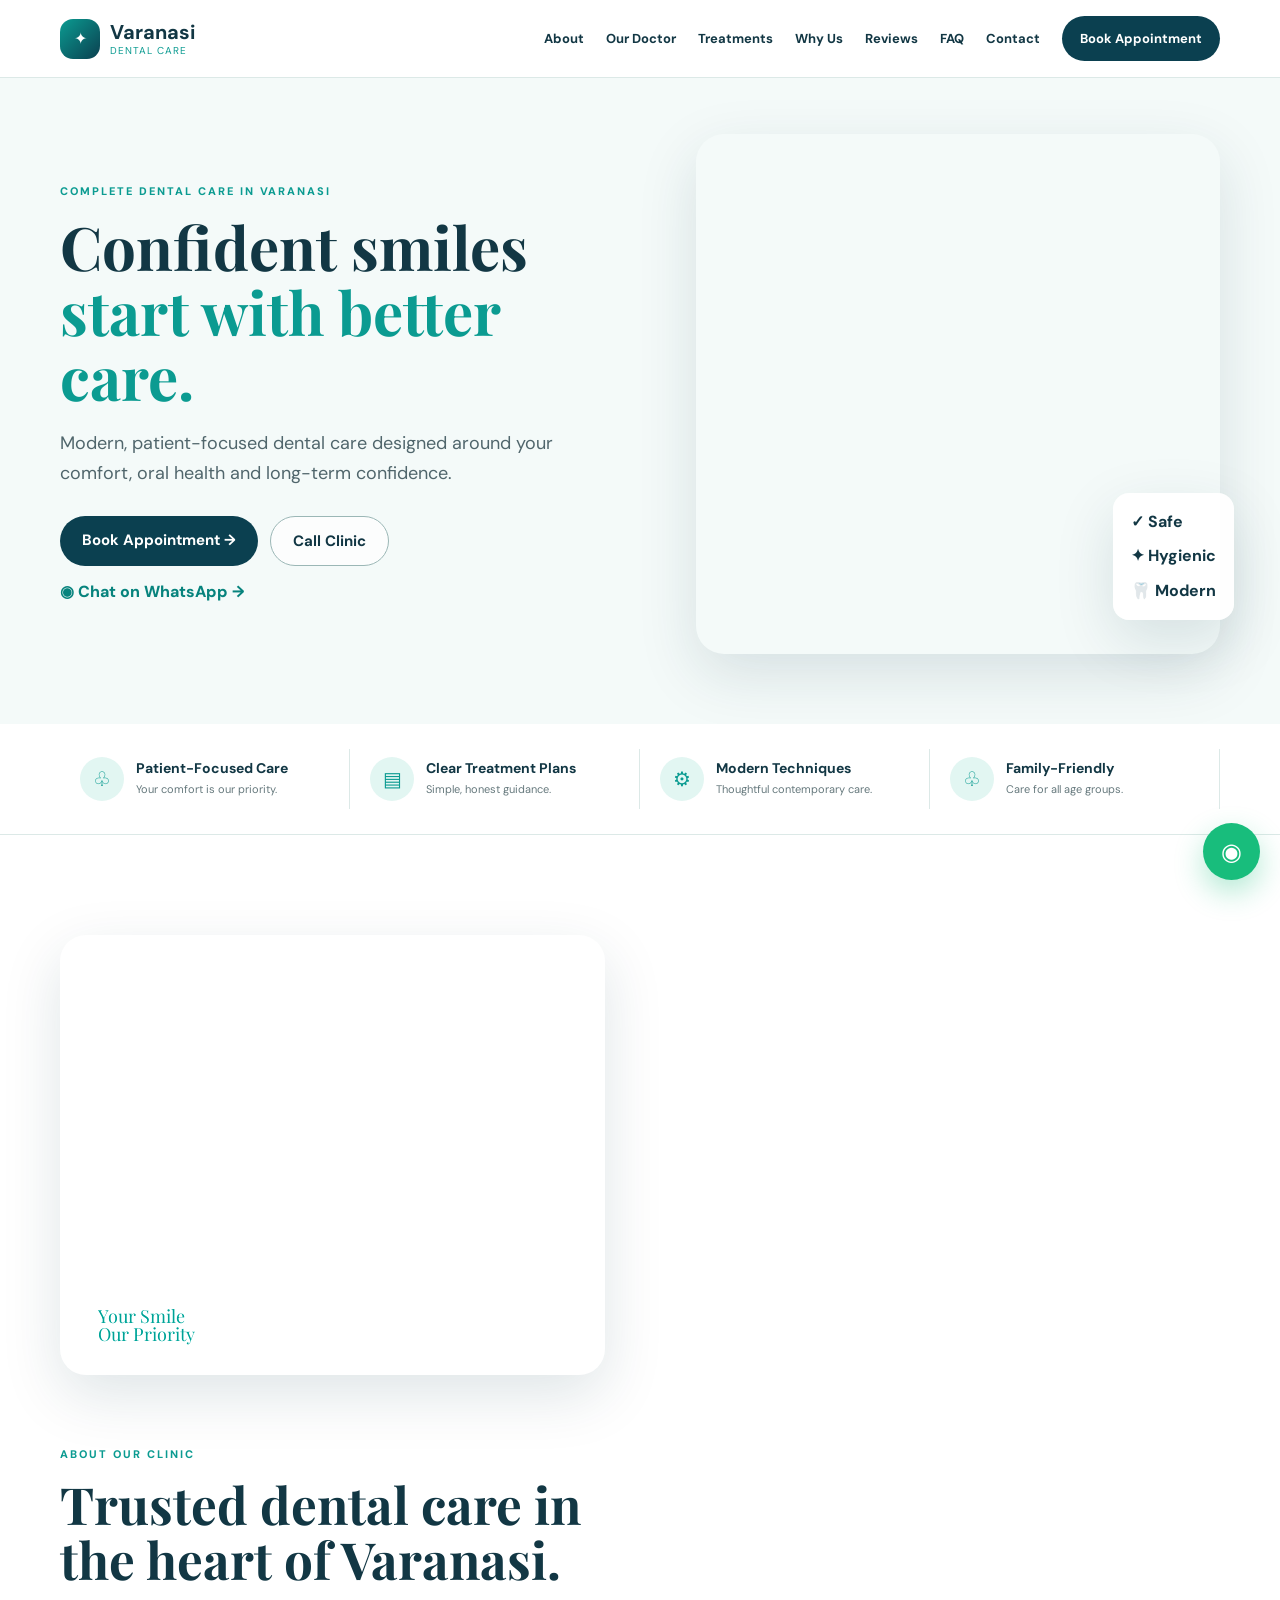
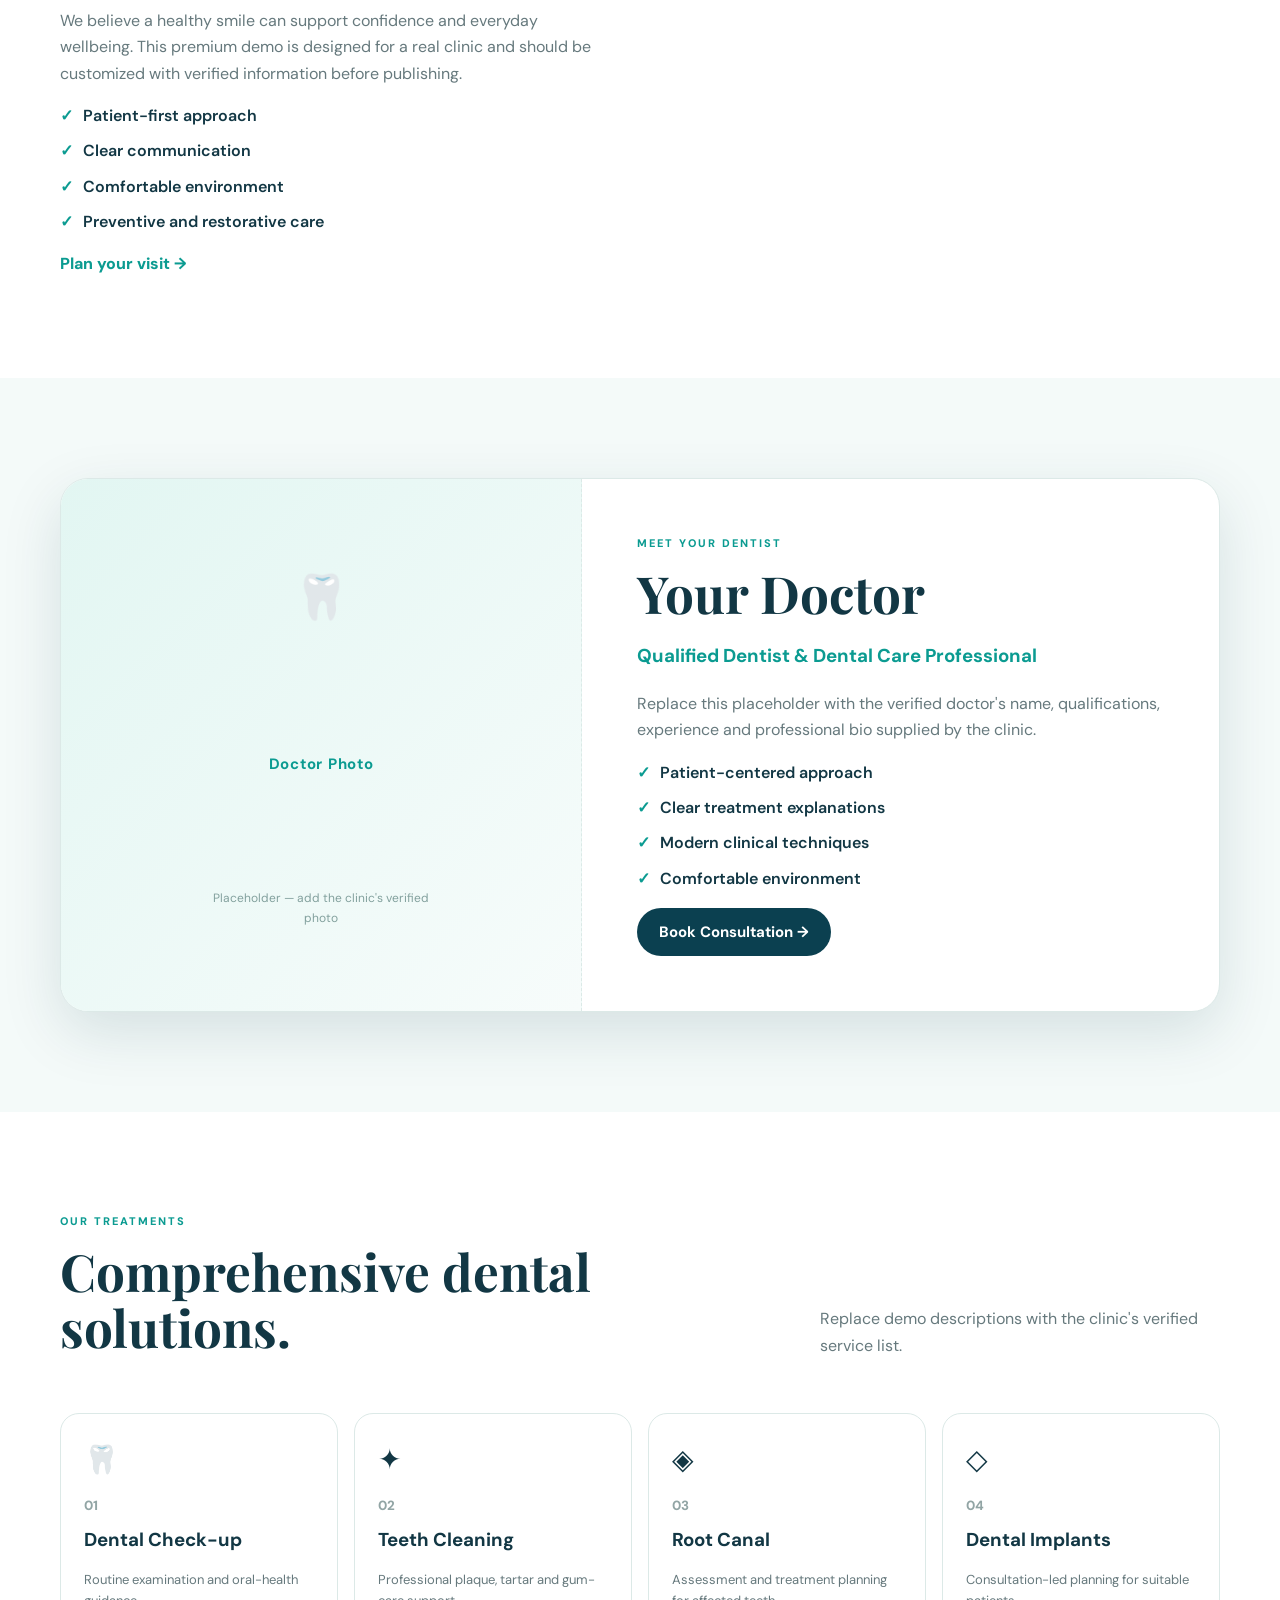
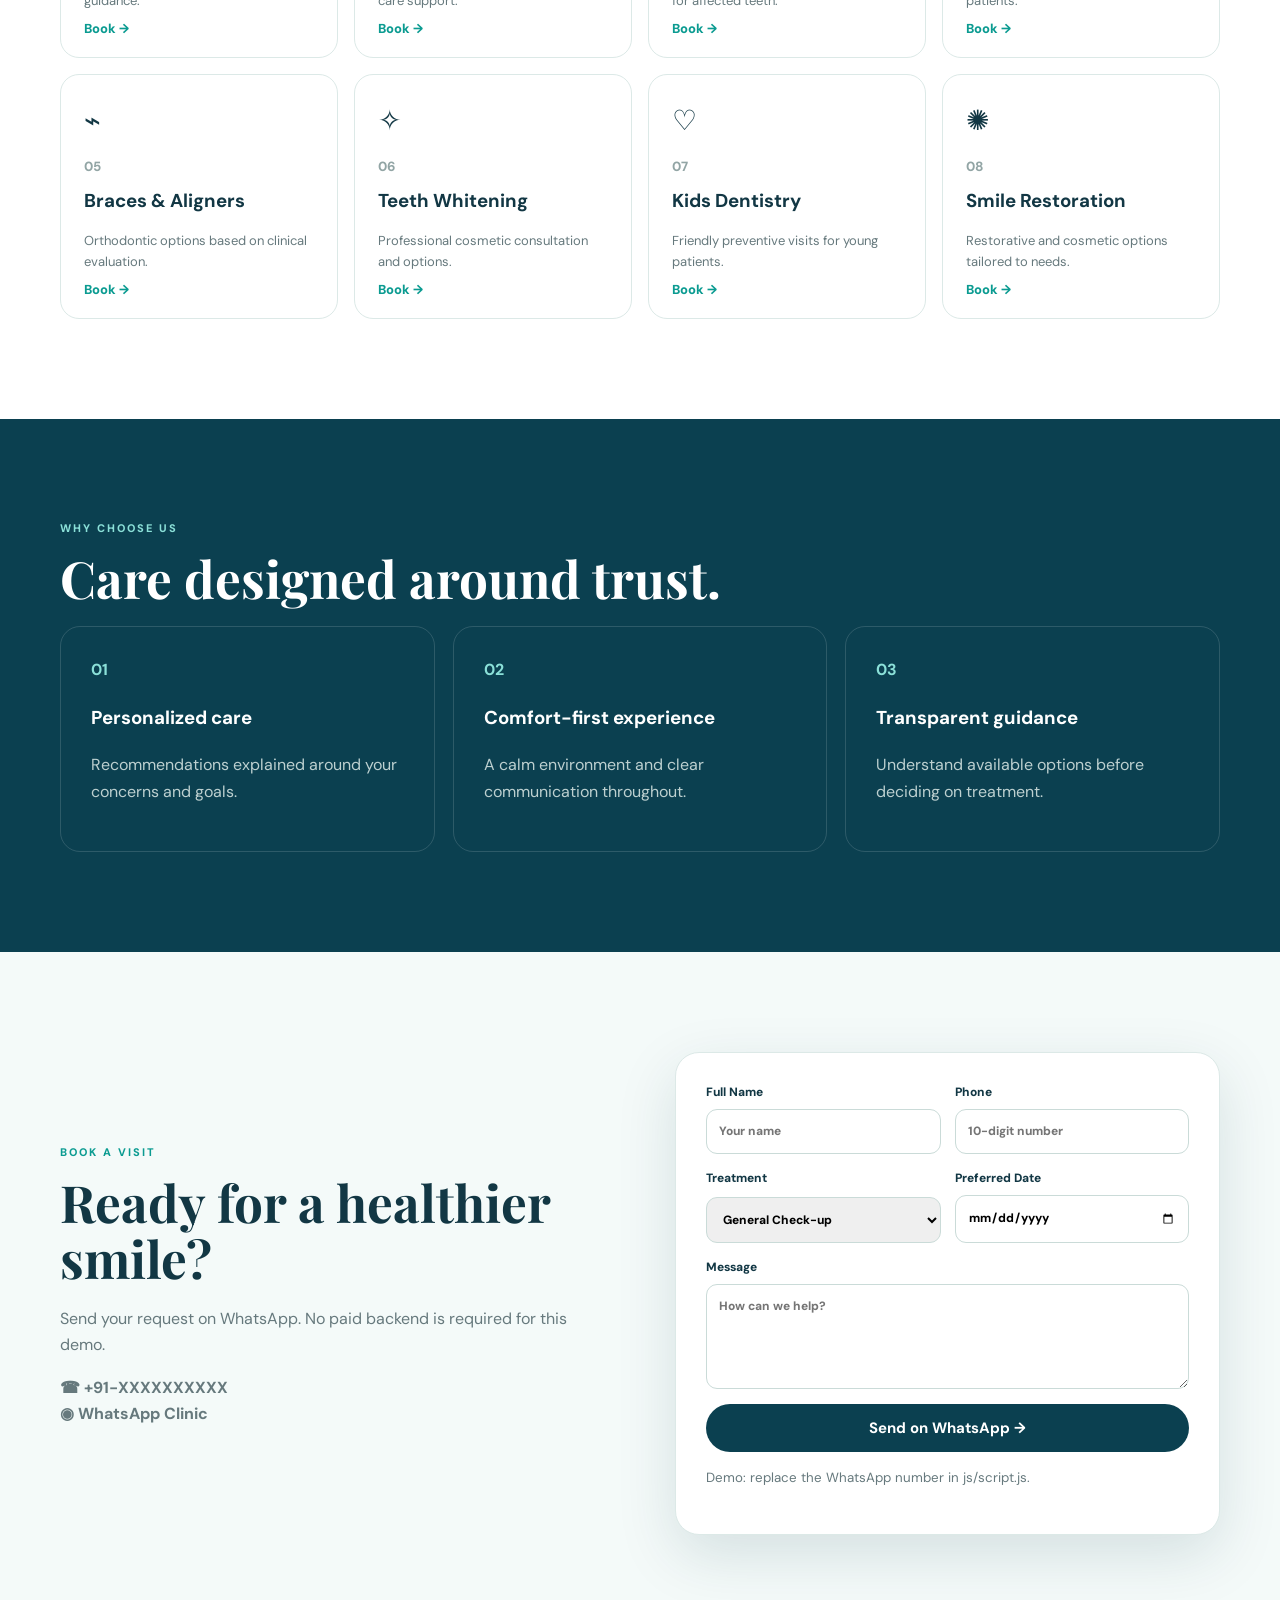
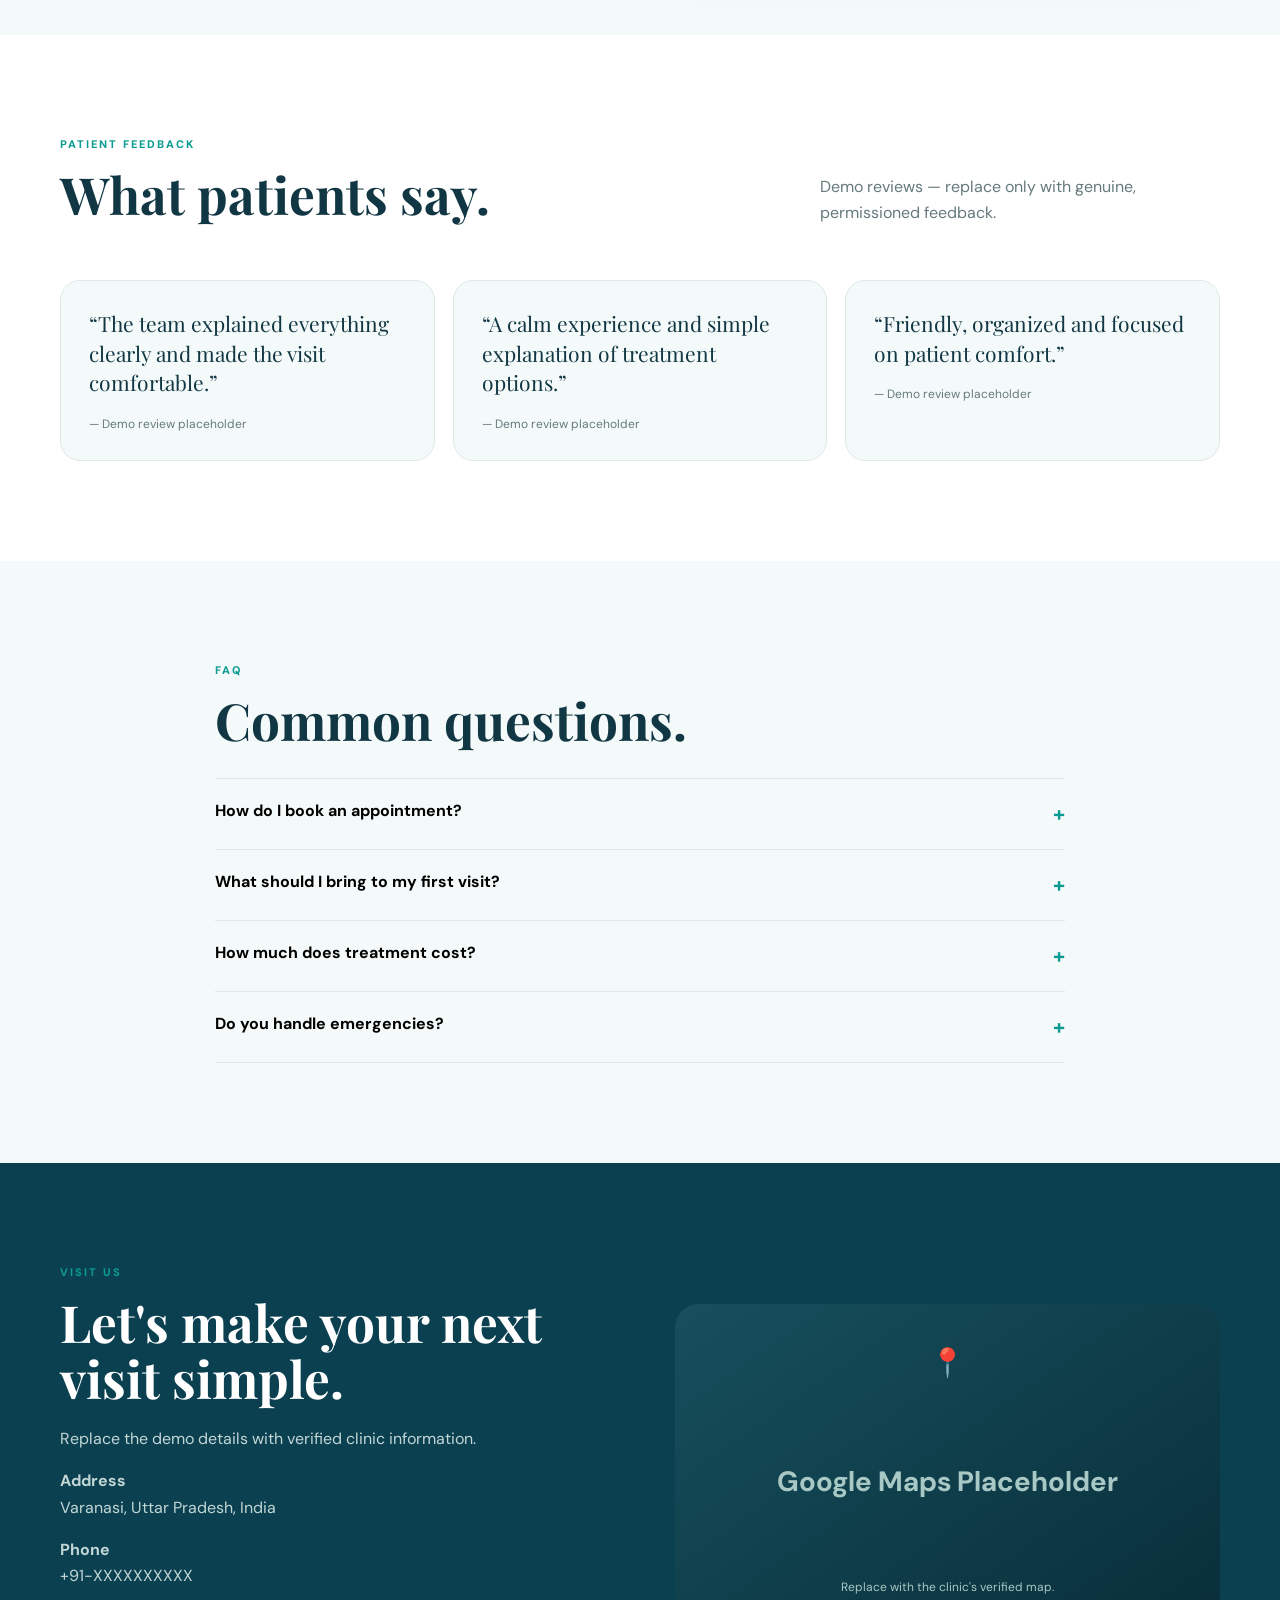
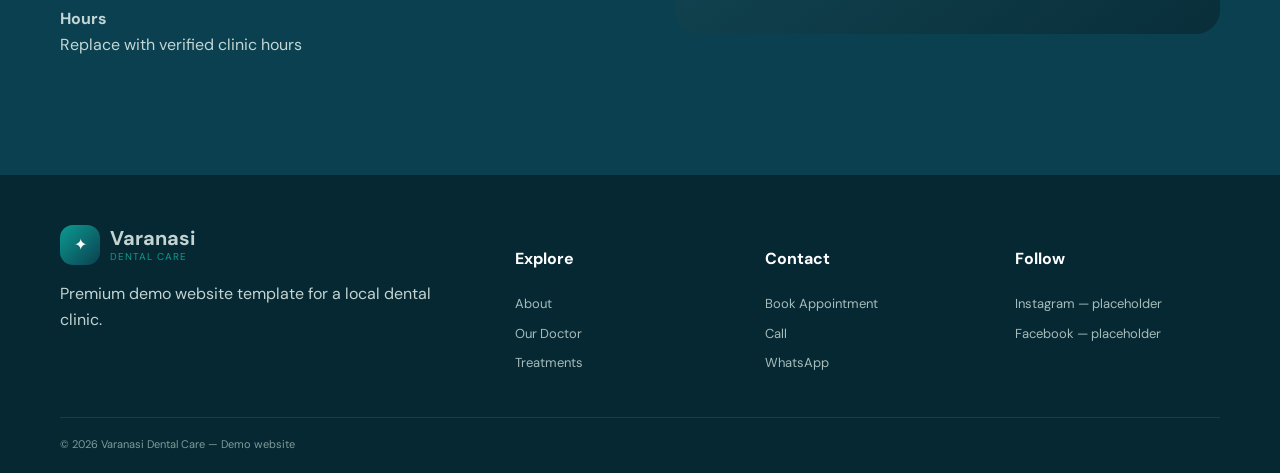
==== commit ecdb5de7: "Add files via upload" ====
--- a/index.html
+++ b/index.html
@@ -5,10 +5,19 @@
 <meta name="description" content="Varanasi Dental Care — premium, patient-focused dental care demo website.">
 <meta name="theme-color" content="#0b4050">
 <title>Varanasi Dental Care | Modern Dentistry</title>
+
+<!-- Open Graph tags (basic, for link previews when shared) -->
+<meta property="og:title" content="Varanasi Dental Care | Modern Dentistry">
+<meta property="og:description" content="Premium, patient-focused dental care demo website for Varanasi Dental Care.">
+<meta property="og:type" content="website">
+
+<!-- Favicon: simple emoji favicon, replace with the clinic's real logo icon before client delivery -->
+<link rel="icon" href="data:image/svg+xml,<svg xmlns=%22http://www.w3.org/2000/svg%22 viewBox=%220 0 100 100%22><text y=%22.9em%22 font-size=%2290%22>🦷</text></svg>">
+
 <link rel="preconnect" href="https://fonts.googleapis.com"><link rel="preconnect" href="https://fonts.gstatic.com" crossorigin>
 <link href="https://fonts.googleapis.com/css2?family=DM+Sans:wght@400;500;600;700&family=Playfair+Display:wght@500;600&display=swap" rel="stylesheet">
 <style>
-:root{--navy:#0b4050;--teal:#0b9b91;--mint:#e2f6f2;--ink:#123744;--muted:#66797d;--soft:#f4faf9;--line:#dce9e7;--shadow:0 20px 60px rgba(9,55,68,.13)}*{box-sizing:border-box}html{scroll-behavior:smooth}body{margin:0;color:var(--ink);font:16px/1.65 "DM Sans",Arial,sans-serif}a{text-decoration:none;color:inherit}.container{width:min(1160px,92%);margin:auto}.header{height:78px;background:#fffffff2;backdrop-filter:blur(12px);position:sticky;top:0;z-index:20;border-bottom:1px solid var(--line)}.nav-wrap{height:100%;display:flex;align-items:center;justify-content:space-between}.logo{display:flex;align-items:center;gap:10px;line-height:1}.logo-mark{width:40px;height:40px;border-radius:13px;background:linear-gradient(135deg,var(--teal),var(--navy));color:#fff;display:grid;place-items:center}.logo b{display:block;font-size:20px}.logo small{display:block;color:var(--teal);font-size:10px;text-transform:uppercase;letter-spacing:.1em;margin-top:4px}.nav{display:flex;gap:22px;align-items:center;font-size:13px;font-weight:700}.nav a:hover{color:var(--teal)}.nav-cta{background:var(--navy);color:#fff;padding:12px 18px;border-radius:999px}.menu{display:none;border:0;background:none;font-size:26px}.hero{height:590px;position:relative;overflow:hidden;background:#edf8f6}.hero-photo{position:absolute;inset:0;background:url("https://images.unsplash.com/photo-1629909613654-28e377c37b09?auto=format&fit=crop&w=1800&q=85") center right/cover}.hero-shade{position:absolute;inset:0;background:linear-gradient(90deg,#f2fbf9 0%,#f2fbf9ed 38%,#f2fbf966 70%,#f2fbf900)}.hero-content{height:100%;display:flex;align-items:center;position:relative}.hero-copy{max-width:650px}.eyebrow{font-size:11px;letter-spacing:.18em;font-weight:800;color:var(--teal);display:block;margin-bottom:14px}.hero h1,h2{font-family:"Playfair Display",Georgia,serif;line-height:1.08}.hero h1{font-size:clamp(48px,6vw,76px);margin:0 0 20px}.hero h1 em{font-style:normal;color:var(--teal)}.hero p{font-size:18px;color:#50666c;max-width:600px}.actions{display:flex;gap:12px;margin:28px 0 13px}.btn{border:0;border-radius:999px;padding:14px 22px;font:700 15px "DM Sans";display:inline-flex;justify-content:center;cursor:pointer;transition:.2s}.primary{background:var(--navy);color:#fff}.primary:hover{transform:translateY(-2px);background:#062f3c}.outline{border:1px solid #9bb7b6;background:#ffffffb5}.wa-link{color:#07837d;font-weight:800}.hero-badge{position:absolute;right:4%;bottom:80px;background:#fffffff0;padding:18px;border-radius:18px;display:grid;gap:8px;box-shadow:var(--shadow)}.benefits{border-bottom:1px solid var(--line)}.benefits-grid{display:grid;grid-template-columns:repeat(4,1fr);padding:25px 0}.benefits-grid>div{display:flex;gap:12px;padding:8px 20px;border-right:1px solid var(--line)}.benefits-grid i{width:44px;height:44px;border-radius:50%;background:var(--mint);color:var(--teal);display:grid;place-items:center;font-style:normal;font-size:20px;flex:none}.benefits b,.benefits small{display:block}.benefits b{font-size:14px}.benefits small{font-size:11px;color:var(--muted)}.section{padding:100px 0}.soft{background:var(--soft)}.split,.appointment-grid,.contact-grid{display:grid;grid-template-columns:1fr 1fr;gap:70px;align-items:center}.clinic-photo{height:500px;border-radius:26px;background:url("https://images.unsplash.com/photo-1629909615184-74f495363b67?auto=format&fit=crop&w=1000&q=85") center/cover;position:relative;box-shadow:var(--shadow)}.clinic-photo span{position:absolute;left:20px;bottom:20px;background:#ffffffe8;color:var(--teal);padding:12px 18px;border-radius:14px;font:18px/1 "Playfair Display"}.section h2{font-size:clamp(38px,4vw,55px);margin:0 0 20px}.section p{color:var(--muted)}.ticks{list-style:none;padding:0}.ticks li{margin:9px 0;font-weight:600}.ticks li:before{content:"✓";color:var(--teal);margin-right:10px;font-weight:900}.text-link{color:var(--teal);font-weight:800}.doctor-card{display:grid;grid-template-columns:.9fr 1.1fr;border:1px solid var(--line);border-radius:28px;overflow:hidden;background:#fff;box-shadow:var(--shadow)}.doctor-photo{min-height:480px;background:linear-gradient(135deg,#cce9e4,#f0faf8);display:grid;place-items:center;text-align:center;color:#64817e;font-weight:800;letter-spacing:.1em}.doctor-copy{padding:55px}.doctor-copy h3{color:var(--teal)}.section-head{display:flex;justify-content:space-between;align-items:end;gap:30px;margin-bottom:38px}.section-head>p{max-width:400px}.cards{display:grid;grid-template-columns:repeat(4,1fr);gap:16px}.cards article{min-height:245px;padding:23px;border:1px solid var(--line);border-radius:19px;position:relative;transition:.25s;background:#fff}.cards article:hover{transform:translateY(-7px);box-shadow:var(--shadow)}.cards span{font-size:28px}.cards small{display:block;color:#92a5a5;font-weight:800;margin-top:12px}.cards h3{margin:8px 0}.cards p{font-size:13px}.cards a{position:absolute;bottom:18px;color:var(--teal);font-weight:800;font-size:13px}.dark{background:var(--navy);color:#fff}.dark h2{color:#fff}.dark .eyebrow{color:#8be0d8}.why{display:grid;grid-template-columns:repeat(3,1fr);gap:18px}.why>div{padding:30px;border:1px solid #ffffff24;border-radius:20px}.why b{color:#8be0d8}.why p{color:#bdd0d0}.form-card{background:#fff;padding:30px;border:1px solid var(--line);border-radius:24px;box-shadow:var(--shadow);display:grid;gap:15px}.row{display:grid;grid-template-columns:1fr 1fr;gap:14px}.form-card label{font-size:12px;font-weight:800;display:grid;gap:6px}.form-card input,.form-card select,.form-card textarea{width:100%;font:inherit;padding:12px;border:1px solid #cadbd8;border-radius:11px}.form-card textarea{resize:vertical}.form-card small{color:var(--muted)}.status{color:var(--teal)!important;font-weight:800;margin:0}.reviews{display:grid;grid-template-columns:repeat(3,1fr);gap:18px}.reviews blockquote{margin:0;background:var(--soft);border:1px solid var(--line);border-radius:20px;padding:28px;font:21px/1.4 "Playfair Display"}.reviews footer{font:12px "DM Sans";color:var(--muted);margin-top:18px}.narrow{max-width:850px}.faq{margin-top:30px;border-top:1px solid var(--line)}.faq>div{border-bottom:1px solid var(--line)}.faq button{width:100%;border:0;background:none;padding:21px 0;display:flex;justify-content:space-between;text-align:left;font:700 16px "DM Sans";cursor:pointer}.faq button span{color:var(--teal);font-size:21px}.faq p{display:none;margin:0 0 20px}.faq .open p{display:block}.contact{background:var(--navy);color:#fff}.contact h2{color:#fff}.contact p{color:#c2d6d5}.map{min-height:330px;border-radius:24px;background:linear-gradient(145deg,#174f5d,#082e39);display:grid;place-items:center;text-align:center;color:#a7c8c5;font-size:28px}.map small{display:block;font-size:12px}.float-wa{position:fixed;right:20px;bottom:20px;width:57px;height:57px;border-radius:50%;background:#18bd7c;color:#fff;display:grid;place-items:center;font-size:24px;z-index:30;box-shadow:0 12px 30px #18bd7c55}.footer{background:#062832;color:#c2d3d2;padding:50px 0 20px}.footer-grid{display:grid;grid-template-columns:2fr 1fr 1fr;gap:45px}.footer h4{color:#fff}.footer-grid a:not(.logo){display:block;margin:8px 0;color:#a6bcbb;font-size:13px}.bottom{border-top:1px solid #ffffff18;margin-top:35px;padding-top:17px;font-size:11px;color:#819b99}.reveal{opacity:0;transform:translateY(22px);transition:.7s}.reveal.visible{opacity:1;transform:none}@media(max-width:950px){.menu{display:block}.nav{display:none;position:absolute;top:70px;left:4%;right:4%;background:#fff;padding:15px;flex-direction:column;align-items:stretch;border-radius:18px;box-shadow:var(--shadow)}.nav.open{display:flex}.hero-shade{background:linear-gradient(90deg,#f2fbf9f5,#f2fbf9bb)}.benefits-grid{grid-template-columns:1fr 1fr}.benefits-grid>div{border-bottom:1px solid var(--line)}.split,.doctor-card,.appointment-grid,.contact-grid{grid-template-columns:1fr}.cards{grid-template-columns:1fr 1fr}.why,.reviews{grid-template-columns:1fr}.section-head{display:block}.hero-badge{display:none}}@media(max-width:600px){.hero{height:650px}.hero h1{font-size:47px}.actions,.row{flex-direction:column;display:flex}.btn{width:100%}.benefits-grid,.cards{grid-template-columns:1fr}.benefits-grid>div{border-right:0}.section{padding:75px 0}.clinic-photo{height:370px}.doctor-photo{min-height:300px}.doctor-copy{padding:30px}.footer-grid{grid-template-columns:1fr}.float-wa{right:14px;bottom:14px}}
+:root{--navy:#0b4050;--teal:#0b9b91;--mint:#e2f6f2;--ink:#123744;--muted:#66797d;--soft:#f4faf9;--line:#dce9e7;--shadow:0 20px 60px rgba(9,55,68,.13)}*{box-sizing:border-box}html{scroll-behavior:smooth}body{margin:0;color:var(--ink);font:16px/1.65 "DM Sans",Arial,sans-serif}a{text-decoration:none;color:inherit}.container{width:min(1160px,92%);margin:auto}.header{height:78px;background:#fffffff2;backdrop-filter:blur(12px);position:sticky;top:0;z-index:20;border-bottom:1px solid var(--line)}.nav-wrap{height:100%;display:flex;align-items:center;justify-content:space-between}.logo{display:flex;align-items:center;gap:10px;line-height:1}.logo-mark{width:40px;height:40px;border-radius:13px;background:linear-gradient(135deg,var(--teal),var(--navy));color:#fff;display:grid;place-items:center}.logo b{display:block;font-size:20px}.logo small{display:block;color:var(--teal);font-size:10px;text-transform:uppercase;letter-spacing:.1em;margin-top:4px}.nav{display:flex;gap:22px;align-items:center;font-size:13px;font-weight:700}.nav a:hover{color:var(--teal)}.nav-cta{background:var(--navy);color:#fff;padding:12px 18px;border-radius:999px}.menu{display:none;border:0;background:none;font-size:26px}.hero{padding:56px 0 70px;background:var(--soft);overflow:hidden}.hero-content{display:grid;grid-template-columns:1.05fr .95fr;gap:56px;align-items:center}.hero-visual{position:relative}.hero-photo{height:520px;border-radius:28px;background:url("https://images.unsplash.com/photo-1629909613654-28e377c37b09?auto=format&fit=crop&w=1200&q=90") center/cover;box-shadow:var(--shadow);filter:saturate(1.15) contrast(1.05)}.hero-copy{max-width:560px}.eyebrow{font-size:11px;letter-spacing:.18em;font-weight:800;color:var(--teal);display:block;margin-bottom:14px}.hero h1,h2{font-family:"Playfair Display",Georgia,serif;line-height:1.08}.hero h1{font-size:clamp(40px,5vw,60px);margin:0 0 20px}.hero h1 em{font-style:normal;color:var(--teal)}.hero p{font-size:18px;color:#50666c;max-width:520px}.actions{display:flex;gap:12px;margin:28px 0 13px}.btn{border:0;border-radius:999px;padding:14px 22px;font:700 15px "DM Sans";display:inline-flex;justify-content:center;cursor:pointer;transition:.2s}.primary{background:var(--navy);color:#fff}.primary:hover{transform:translateY(-2px);background:#062f3c}.outline{border:1px solid #9bb7b6;background:#ffffffb5}.wa-link{color:#07837d;font-weight:800}.hero-badge{position:absolute;right:-14px;bottom:34px;background:#fffffff5;padding:16px 18px;border-radius:16px;display:grid;gap:8px;box-shadow:var(--shadow)}.benefits{border-bottom:1px solid var(--line)}.benefits-grid{display:grid;grid-template-columns:repeat(4,1fr);padding:25px 0}.benefits-grid>div{display:flex;gap:12px;padding:8px 20px;border-right:1px solid var(--line)}.benefits-grid i{width:44px;height:44px;border-radius:50%;background:var(--mint);color:var(--teal);display:grid;place-items:center;font-style:normal;font-size:20px;flex:none}.benefits b,.benefits small{display:block}.benefits b{font-size:14px}.benefits small{font-size:11px;color:var(--muted)}.section{padding:100px 0}.soft{background:var(--soft)}.split,.appointment-grid,.contact-grid{display:grid;grid-template-columns:1fr 1fr;gap:70px;align-items:center}.clinic-photo{height:440px;border-radius:26px;background:url("https://images.unsplash.com/photo-1629909615184-74f495363b67?auto=format&fit=crop&w=1000&q=90") center/cover;position:relative;box-shadow:var(--shadow);filter:saturate(1.15) contrast(1.05)}.clinic-photo span{position:absolute;left:20px;bottom:20px;background:#ffffffe8;color:var(--teal);padding:12px 18px;border-radius:14px;font:18px/1 "Playfair Display"}.thumb-row{display:grid;grid-template-columns:repeat(3,1fr);gap:12px;margin-top:12px}.thumb{height:80px;border-radius:12px;background-size:cover;background-position:center;filter:saturate(1.1)}.section h2{font-size:clamp(38px,4vw,55px);margin:0 0 20px}.section p{color:var(--muted)}.ticks{list-style:none;padding:0}.ticks li{margin:9px 0;font-weight:600}.ticks li:before{content:"✓";color:var(--teal);margin-right:10px;font-weight:900}.text-link{color:var(--teal);font-weight:800}.doctor-card{display:grid;grid-template-columns:.9fr 1.1fr;border:1px solid var(--line);border-radius:28px;overflow:hidden;background:#fff;box-shadow:var(--shadow)}.doctor-photo{min-height:480px;background:linear-gradient(135deg,#e2f6f2,#f7fcfb);display:grid;place-items:center;text-align:center;color:#4d6d6a;padding:30px;border-right:1px dashed var(--line)}.doctor-photo .ph-icon{font-size:44px;margin-bottom:14px;display:block}.doctor-photo b{display:block;font-size:15px;color:var(--teal);letter-spacing:.05em}.doctor-photo small{display:block;margin-top:8px;font-size:12px;color:#82a09d;max-width:220px}.doctor-copy{padding:55px}.doctor-copy h3{color:var(--teal)}.section-head{display:flex;justify-content:space-between;align-items:end;gap:30px;margin-bottom:38px}.section-head>p{max-width:400px}.cards{display:grid;grid-template-columns:repeat(4,1fr);gap:16px}.cards article{min-height:245px;padding:23px;border:1px solid var(--line);border-radius:19px;position:relative;transition:.25s;background:#fff}.cards article:hover{transform:translateY(-7px);box-shadow:var(--shadow)}.cards span{font-size:28px}.cards small{display:block;color:#92a5a5;font-weight:800;margin-top:12px}.cards h3{margin:8px 0}.cards p{font-size:13px}.cards a{position:absolute;bottom:18px;color:var(--teal);font-weight:800;font-size:13px}.dark{background:var(--navy);color:#fff}.dark h2{color:#fff}.dark .eyebrow{color:#8be0d8}.why{display:grid;grid-template-columns:repeat(3,1fr);gap:18px}.why>div{padding:30px;border:1px solid #ffffff24;border-radius:20px}.why b{color:#8be0d8}.why p{color:#bdd0d0}.form-card{background:#fff;padding:30px;border:1px solid var(--line);border-radius:24px;box-shadow:var(--shadow);display:grid;gap:15px}.row{display:grid;grid-template-columns:1fr 1fr;gap:14px}.form-card label{font-size:12px;font-weight:800;display:grid;gap:6px}.form-card input,.form-card select,.form-card textarea{width:100%;font:inherit;padding:12px;border:1px solid #cadbd8;border-radius:11px}.form-card textarea{resize:vertical}.form-card small{color:var(--muted)}.status{color:var(--teal)!important;font-weight:800;margin:0}.reviews{display:grid;grid-template-columns:repeat(3,1fr);gap:18px}.reviews blockquote{margin:0;background:var(--soft);border:1px solid var(--line);border-radius:20px;padding:28px;font:21px/1.4 "Playfair Display"}.reviews footer{font:12px "DM Sans";color:var(--muted);margin-top:18px}.narrow{max-width:850px}.faq{margin-top:30px;border-top:1px solid var(--line)}.faq>div{border-bottom:1px solid var(--line)}.faq button{width:100%;border:0;background:none;padding:21px 0;display:flex;justify-content:space-between;text-align:left;font:700 16px "DM Sans";cursor:pointer}.faq button span{color:var(--teal);font-size:21px}.faq p{display:none;margin:0 0 20px}.faq .open p{display:block}.contact{background:var(--navy);color:#fff}.contact h2{color:#fff}.contact p{color:#c2d6d5}.map{min-height:330px;border-radius:24px;background:linear-gradient(145deg,#174f5d,#082e39);display:grid;place-items:center;text-align:center;color:#a7c8c5;font-size:28px}.map small{display:block;font-size:12px}.float-wa{position:fixed;right:20px;bottom:20px;width:57px;height:57px;border-radius:50%;background:#18bd7c;color:#fff;display:grid;place-items:center;font-size:24px;z-index:30;box-shadow:0 12px 30px #18bd7c55}.footer{background:#062832;color:#c2d3d2;padding:50px 0 20px}.footer-grid{display:grid;grid-template-columns:2fr 1fr 1fr 1fr;gap:45px}.footer h4{color:#fff}.footer-grid a:not(.logo){display:block;margin:8px 0;color:#a6bcbb;font-size:13px}.bottom{border-top:1px solid #ffffff18;margin-top:35px;padding-top:17px;font-size:11px;color:#819b99}.reveal{opacity:0;transform:translateY(22px);transition:.7s}.reveal.visible{opacity:1;transform:none}@media(max-width:950px){.menu{display:block}.nav{display:none;position:absolute;top:70px;left:4%;right:4%;background:#fff;padding:15px;flex-direction:column;align-items:stretch;border-radius:18px;box-shadow:var(--shadow)}.nav.open{display:flex}.hero-content{grid-template-columns:1fr}.hero-visual{order:-1}.hero-photo{height:320px}.benefits-grid{grid-template-columns:1fr 1fr}.benefits-grid>div{border-bottom:1px solid var(--line)}.split,.doctor-card,.appointment-grid,.contact-grid{grid-template-columns:1fr}.doctor-photo{border-right:0;border-bottom:1px dashed var(--line)}.cards{grid-template-columns:1fr 1fr}.why,.reviews{grid-template-columns:1fr}.section-head{display:block}.hero-badge{display:none}}@media(max-width:600px){.hero-photo{height:260px}.hero h1{font-size:38px}.actions,.row{flex-direction:column;display:flex}.btn{width:100%}.benefits-grid,.cards{grid-template-columns:1fr}.benefits-grid>div{border-right:0}.section{padding:75px 0}.clinic-photo{height:280px}.thumb{height:60px}.doctor-photo{min-height:220px}.doctor-copy{padding:30px}.footer-grid{grid-template-columns:1fr}.float-wa{right:14px;bottom:14px}}
 
 </style>
 </head>
@@ -20,9 +29,9 @@
 </div></header>
 
 <main>
-<section class="hero" id="home"><div class="hero-photo"></div><div class="hero-shade"></div><div class="container hero-content">
+<section class="hero" id="home"><div class="container hero-content">
 <div class="hero-copy reveal"><span class="eyebrow">COMPLETE DENTAL CARE IN VARANASI</span><h1>Confident smiles<br><em>start with better care.</em></h1><p>Modern, patient-focused dental care designed around your comfort, oral health and long-term confidence.</p><div class="actions"><a class="btn primary" href="#appointment">Book Appointment →</a><a class="btn outline" href="tel:+91XXXXXXXXXX">Call Clinic</a></div><a class="wa-link" href="https://wa.me/91XXXXXXXXXX" target="_blank" rel="noopener">◉ Chat on WhatsApp →</a></div>
-<div class="hero-badge"><b>✓ Safe</b><b>✦ Hygienic</b><b>🦷 Modern</b></div>
+<div class="hero-visual reveal"><div class="hero-photo" role="img" aria-label="Modern dental treatment room"></div><div class="hero-badge"><b>✓ Safe</b><b>✦ Hygienic</b><b>🦷 Modern</b></div></div>
 </div></section>
 
 <section class="benefits"><div class="container benefits-grid">
@@ -33,12 +42,12 @@
 </div></section>
 
 <section class="section" id="about"><div class="container split">
-<div class="clinic-photo reveal"><span>Your Smile<br>Our Priority</span></div>
+<div class="clinic-photo reveal"><span>Your Smile<br>Our Priority</span></div><div class="thumb-row" aria-hidden="true"><div class="thumb" style="background-image:url('https://images.unsplash.com/photo-1588776814546-1ffcf47267a5?auto=format&fit=crop&w=400&q=80')"></div><div class="thumb" style="background-image:url('https://images.unsplash.com/photo-1629909613654-28e377c37b09?auto=format&fit=crop&w=400&q=80')"></div><div class="thumb" style="background-image:url('https://images.unsplash.com/photo-1606811841689-23dfddce3e95?auto=format&fit=crop&w=400&q=80')"></div></div>
 <div class="reveal"><span class="eyebrow">ABOUT OUR CLINIC</span><h2>Trusted dental care in the heart of Varanasi.</h2><p>We believe a healthy smile can support confidence and everyday wellbeing. This premium demo is designed for a real clinic and should be customized with verified information before publishing.</p><ul class="ticks"><li>Patient-first approach</li><li>Clear communication</li><li>Comfortable environment</li><li>Preventive and restorative care</li></ul><a class="text-link" href="#appointment">Plan your visit →</a></div>
 </div></section>
 
 <section class="section soft" id="doctor"><div class="container doctor-card reveal">
-<div class="doctor-photo"><span>DOCTOR<br>PHOTO<br>PLACEHOLDER</span></div>
+<div class="doctor-photo"><span class="ph-icon" aria-hidden="true">🦷</span><b>Doctor Photo</b><small>Placeholder — add the clinic's verified photo</small></div>
 <div class="doctor-copy"><span class="eyebrow">MEET YOUR DENTIST</span><h2>Your Doctor</h2><h3>Qualified Dentist &amp; Dental Care Professional</h3><p>Replace this placeholder with the verified doctor's name, qualifications, experience and professional bio supplied by the clinic.</p><ul class="ticks"><li>Patient-centered approach</li><li>Clear treatment explanations</li><li>Modern clinical techniques</li><li>Comfortable environment</li></ul><a class="btn primary" href="#appointment">Book Consultation →</a></div>
 </div></section>
 
@@ -58,7 +67,7 @@
 
 <section class="section soft" id="appointment"><div class="container appointment-grid">
 <div class="reveal"><span class="eyebrow">BOOK A VISIT</span><h2>Ready for a healthier smile?</h2><p>Send your request on WhatsApp. No paid backend is required for this demo.</p><p><b>☎ +91-XXXXXXXXXX</b><br><b>◉ WhatsApp Clinic</b></p></div>
-<form class="form-card reveal" id="appointmentForm"><div class="row"><label>Full Name<input name="name" required placeholder="Your name"></label><label>Phone<input name="phone" required type="tel" placeholder="10-digit number"></label></div><div class="row"><label>Treatment<select name="treatment"><option>General Check-up</option><option>Teeth Cleaning</option><option>Root Canal</option><option>Dental Implants</option><option>Braces & Aligners</option><option>Teeth Whitening</option><option>Kids Dentistry</option><option>Other</option></select></label><label>Preferred Date<input name="date" type="date"></label></div><label>Message<textarea name="message" rows="4" placeholder="How can we help?"></textarea></label><button class="btn primary" type="submit">Send on WhatsApp →</button><small>Demo: replace the WHATSAPP_NUMBER value near the bottom of this file.</small><p class="status" aria-live="polite"></p></form>
+<form class="form-card reveal" id="appointmentForm"><div class="row"><label>Full Name<input name="name" required placeholder="Your name"></label><label>Phone<input name="phone" required type="tel" placeholder="10-digit number"></label></div><div class="row"><label>Treatment<select name="treatment"><option>General Check-up</option><option>Teeth Cleaning</option><option>Root Canal</option><option>Dental Implants</option><option>Braces & Aligners</option><option>Teeth Whitening</option><option>Kids Dentistry</option><option>Other</option></select></label><label>Preferred Date<input name="date" type="date"></label></div><label>Message<textarea name="message" rows="4" placeholder="How can we help?"></textarea></label><button class="btn primary" type="submit">Send on WhatsApp →</button><small>Demo: replace the WhatsApp number in js/script.js.</small><p class="status" aria-live="polite"></p></form>
 </div></section>
 
 <section class="section" id="reviews"><div class="container"><div class="section-head"><div><span class="eyebrow">PATIENT FEEDBACK</span><h2>What patients say.</h2></div><p>Demo reviews — replace only with genuine, permissioned feedback.</p></div><div class="reviews"><blockquote>“The team explained everything clearly and made the visit comfortable.”<footer>— Demo review placeholder</footer></blockquote><blockquote>“A calm experience and simple explanation of treatment options.”<footer>— Demo review placeholder</footer></blockquote><blockquote>“Friendly, organized and focused on patient comfort.”<footer>— Demo review placeholder</footer></blockquote></div></div></section>
@@ -74,7 +83,7 @@
 </main>
 
 <a class="float-wa" href="https://wa.me/91XXXXXXXXXX" target="_blank" rel="noopener" aria-label="WhatsApp">◉</a>
-<footer class="footer"><div class="container footer-grid"><div><a class="logo" href="#home"><span class="logo-mark">✦</span><span><b>Varanasi</b><small>Dental Care</small></span></a><p>Premium demo website template for a local dental clinic.</p></div><div><h4>Explore</h4><a href="#about">About</a><a href="#doctor">Our Doctor</a><a href="#treatments">Treatments</a></div><div><h4>Contact</h4><a href="#appointment">Book Appointment</a><a href="tel:+91XXXXXXXXXX">Call</a><a href="https://wa.me/91XXXXXXXXXX">WhatsApp</a></div></div><div class="container bottom">© 2026 Varanasi Dental Care — Demo website</div></footer>
+<footer class="footer"><div class="container footer-grid"><div><a class="logo" href="#home"><span class="logo-mark">✦</span><span><b>Varanasi</b><small>Dental Care</small></span></a><p>Premium demo website template for a local dental clinic.</p></div><div><h4>Explore</h4><a href="#about">About</a><a href="#doctor">Our Doctor</a><a href="#treatments">Treatments</a></div><div><h4>Contact</h4><a href="#appointment">Book Appointment</a><a href="tel:+91XXXXXXXXXX">Call</a><a href="https://wa.me/91XXXXXXXXXX">WhatsApp</a></div><div><h4>Follow</h4><a href="#" aria-label="Instagram (replace with real link)">Instagram — placeholder</a><a href="#" aria-label="Facebook (replace with real link)">Facebook — placeholder</a></div></div><div class="container bottom">© 2026 Varanasi Dental Care — Demo website</div></footer>
 <script>
 document.addEventListener("DOMContentLoaded",()=>{
 const menu=document.querySelector(".menu"),nav=document.querySelector(".nav");
@@ -86,6 +95,9 @@
 }));
 const observer=new IntersectionObserver(es=>es.forEach(e=>{if(e.isIntersecting){e.target.classList.add("visible");observer.unobserve(e.target)}}),{threshold:.12});
 document.querySelectorAll(".reveal").forEach(x=>observer.observe(x));
+// ⚠️ IMPORTANT: replace this placeholder with the clinic's real WhatsApp number
+// before delivering this site to the client. Format: countrycode+number, no + sign, no spaces.
+// Example: "919876543210"
 const WHATSAPP_NUMBER="91XXXXXXXXXX";
 const form=document.querySelector("#appointmentForm"),status=document.querySelector(".status");
 form?.addEventListener("submit",e=>{e.preventDefault();const d=new FormData(form),name=d.get("name").trim(),phone=d.get("phone").trim();
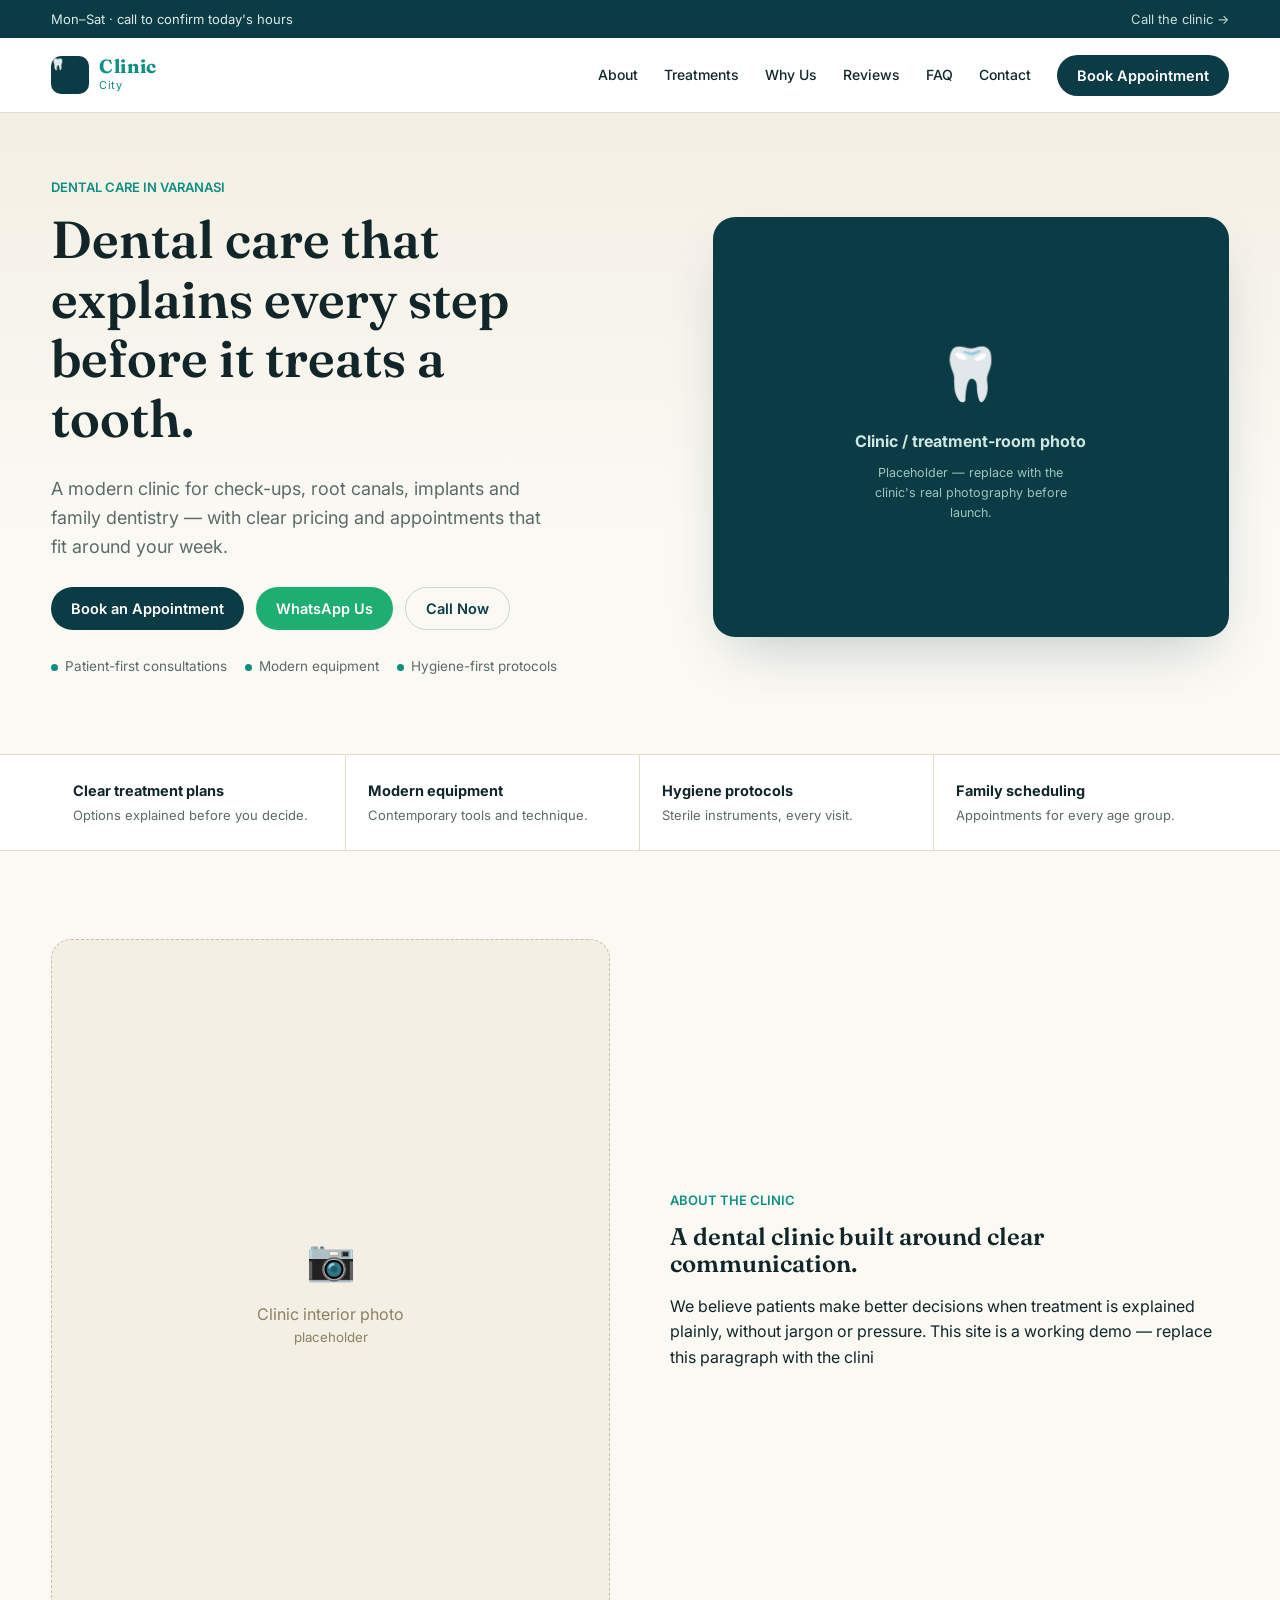
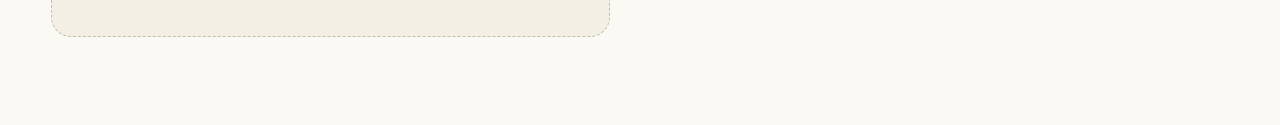
==== commit dd00e734: "Update index.html" ====
--- a/index.html
+++ b/index.html
@@ -1,110 +1,352 @@
-<!doctype html>
 <html lang="en">
 <head>
-<meta charset="utf-8"><meta name="viewport" content="width=device-width,initial-scale=1">
-<meta name="description" content="Varanasi Dental Care — premium, patient-focused dental care demo website.">
-<meta name="theme-color" content="#0b4050">
-<title>Varanasi Dental Care | Modern Dentistry</title>
-
-<!-- Open Graph tags (basic, for link previews when shared) -->
-<meta property="og:title" content="Varanasi Dental Care | Modern Dentistry">
-<meta property="og:description" content="Premium, patient-focused dental care demo website for Varanasi Dental Care.">
-<meta property="og:type" content="website">
-
-<!-- Favicon: simple emoji favicon, replace with the clinic's real logo icon before client delivery -->
-<link rel="icon" href="data:image/svg+xml,<svg xmlns=%22http://www.w3.org/2000/svg%22 viewBox=%220 0 100 100%22><text y=%22.9em%22 font-size=%2290%22>🦷</text></svg>">
-
+<meta charset="utf-8">
+<meta name="viewport" content="width=device-width,initial-scale=1">
+<title>Varanasi Dental Care — General & Cosmetic Dentistry in Varanasi</title>
+<meta name="description" content="Book a dental appointment in Varanasi. General check-ups, root canal, implants, braces, whitening and kids' dentistry — call or message on WhatsApp today.">
+<link rel="canonical" href="https://example.com/">
+<meta name="theme-color" content="#0B3B45">
+<meta property="og:type" content="business.business">
+<meta property="og:title" content="Varanasi Dental Care — General & Cosmetic Dentistry in Varanasi">
+<meta property="og:description" content="Book a dental appointment in Varanasi. General check-ups, root canal, implants, braces, whitening and kids' dentistry.">
+<meta property="og:locale" content="en_IN">
+<meta name="twitter:card" content="summary">
+<link rel="icon" href="data:image/svg+xml,<svg xmlns=%22http://www.w3.org/2000/svg%22 viewBox=%220 0 100 100%22><text y=%22.9em%22 font-size=%2290%22>%F0%9F%A6%B7</text></svg>">
 <link rel="preconnect" href="https://fonts.googleapis.com"><link rel="preconnect" href="https://fonts.gstatic.com" crossorigin>
-<link href="https://fonts.googleapis.com/css2?family=DM+Sans:wght@400;500;600;700&family=Playfair+Display:wght@500;600&display=swap" rel="stylesheet">
+<link href="https://fonts.googleapis.com/css2?family=Fraunces:opsz,wght@9..144,500;9..144,600&family=Inter:wght@400;500;600;700&display=swap" rel="stylesheet">
+
+<script>
+/* =========================================================================
+   CLINIC CONFIG — this is the ONLY block that needs editing per client.
+   Replace every value below with the real clinic's verified information.
+   Nothing on this page fabricates ratings, awards, years of experience,
+   patient counts or reviews — those fields are intentionally left as
+   clearly-marked placeholders for the clinic owner to fill in.
+   ========================================================================= */
+const CONFIG = {
+  clinicName: "Varanasi Dental Care",
+  tagline: "Dental Care",
+  city: "Varanasi",
+  phoneDisplay: "+91 XXXXX-XXXXX",        // [PHONE NUMBER] — replace before launch
+  phoneTel: "+91XXXXXXXXXX",              // [PHONE NUMBER, tel: format]
+  whatsappNumber: "91XXXXXXXXXX",         // [WHATSAPP NUMBER] — country code + number, no + or spaces
+  email: "info@example.com",              // [CLINIC EMAIL]
+  address: {
+    line1: "[Clinic building / street]",
+    line2: "[Locality], Varanasi, Uttar Pradesh — [PIN]",
+  },
+  hours: [
+    { days: "Monday – Saturday", time: "[Opening] – [Closing]" },
+    { days: "Sunday", time: "[Opening] – [Closing] / Closed" },
+  ],
+  mapsEmbedUrl: "", // [GOOGLE MAPS EMBED URL] — paste the clinic's real Maps share/embed link
+  doctor: {
+    name: "[Doctor's full name]",
+    qualification: "[Qualification, e.g. BDS, MDS]",
+    bio: "[2–3 sentences on the doctor's background and approach to patient care, supplied by the clinic.]",
+  },
+  social: {
+    instagram: "",  // leave blank to hide the icon
+    facebook: "",
+  },
+  treatments: [
+    { icon: "🦷", name: "General Dentistry", desc: "Routine check-ups, cavity treatment and everyday oral-health care." },
+    { icon: "🩺", name: "Root Canal Treatment", desc: "Assessment and treatment planning for infected or damaged teeth." },
+    { icon: "⚙️", name: "Dental Implants", desc: "Consultation-led planning for patients suitable for implants." },
+    { icon: "✨", name: "Teeth Cleaning", desc: "Professional scaling and polishing to support gum health." },
+    { icon: "◐", name: "Teeth Whitening", desc: "In-clinic whitening consultation and cosmetic options." },
+    { icon: "⌇", name: "Braces & Aligners", desc: "Orthodontic evaluation and treatment options for all ages." },
+    { icon: "🧒", name: "Kids' Dentistry", desc: "Gentle, friendly preventive visits for younger patients." },
+    { icon: "◈", name: "Cosmetic Dentistry", desc: "Smile-restoration options tailored to individual needs." },
+  ],
+  whyUs: [
+    { title: "Patient-first consultations", desc: "Every visit starts with listening — options are explained before any treatment begins." },
+    { title: "Modern equipment", desc: "Contemporary tools and techniques used across routine and advanced procedures." },
+    { title: "Hygiene as standard", desc: "Sterilisation protocols followed for every instrument, every patient, every time." },
+    { title: "Transparent costs", desc: "Treatment plans and pricing are discussed upfront — no surprises at checkout." },
+    { title: "Care for the whole family", desc: "From a child's first check-up to an adult's root canal, under one roof." },
+    { title: "Convenient scheduling", desc: "Appointments that work around a working professional's or student's day." },
+  ],
+  testimonials: [
+    // Replace with genuine, permissioned patient reviews before this site goes live.
+    { quote: "[Placeholder — replace with a real, permissioned patient review.]", name: "[Patient name]" },
+    { quote: "[Placeholder — replace with a real, permissioned patient review.]", name: "[Patient name]" },
+    { quote: "[Placeholder — replace with a real, permissioned patient review.]", name: "[Patient name]" },
+  ],
+  faqs: [
+    { q: "How do I book an appointment?", a: "Use the form on this page, call the clinic directly, or send a message on WhatsApp — whichever is easiest for you." },
+    { q: "What treatments do you offer?", a: "General check-ups, root canal treatment, implants, cleaning, whitening, braces, kids' dentistry and cosmetic treatments. Ask us if you don't see what you need." },
+    { q: "Do you treat children?", a: "Yes — the clinic welcomes patients of all ages, with a gentle approach for younger children." },
+    { q: "How long does a first consultation take?", a: "A first visit usually includes an examination and discussion of any concerns. Exact timing depends on the treatment being assessed." },
+    { q: "Do you handle dental emergencies?", a: "[Replace with the clinic's verified emergency policy and contact process.]" },
+    { q: "What payment methods are accepted?", a: "[Replace with the clinic's accepted payment methods.]" },
+  ],
+};
+</script>
+
 <style>
-:root{--navy:#0b4050;--teal:#0b9b91;--mint:#e2f6f2;--ink:#123744;--muted:#66797d;--soft:#f4faf9;--line:#dce9e7;--shadow:0 20px 60px rgba(9,55,68,.13)}*{box-sizing:border-box}html{scroll-behavior:smooth}body{margin:0;color:var(--ink);font:16px/1.65 "DM Sans",Arial,sans-serif}a{text-decoration:none;color:inherit}.container{width:min(1160px,92%);margin:auto}.header{height:78px;background:#fffffff2;backdrop-filter:blur(12px);position:sticky;top:0;z-index:20;border-bottom:1px solid var(--line)}.nav-wrap{height:100%;display:flex;align-items:center;justify-content:space-between}.logo{display:flex;align-items:center;gap:10px;line-height:1}.logo-mark{width:40px;height:40px;border-radius:13px;background:linear-gradient(135deg,var(--teal),var(--navy));color:#fff;display:grid;place-items:center}.logo b{display:block;font-size:20px}.logo small{display:block;color:var(--teal);font-size:10px;text-transform:uppercase;letter-spacing:.1em;margin-top:4px}.nav{display:flex;gap:22px;align-items:center;font-size:13px;font-weight:700}.nav a:hover{color:var(--teal)}.nav-cta{background:var(--navy);color:#fff;padding:12px 18px;border-radius:999px}.menu{display:none;border:0;background:none;font-size:26px}.hero{padding:56px 0 70px;background:var(--soft);overflow:hidden}.hero-content{display:grid;grid-template-columns:1.05fr .95fr;gap:56px;align-items:center}.hero-visual{position:relative}.hero-photo{height:520px;border-radius:28px;background:url("https://images.unsplash.com/photo-1629909613654-28e377c37b09?auto=format&fit=crop&w=1200&q=90") center/cover;box-shadow:var(--shadow);filter:saturate(1.15) contrast(1.05)}.hero-copy{max-width:560px}.eyebrow{font-size:11px;letter-spacing:.18em;font-weight:800;color:var(--teal);display:block;margin-bottom:14px}.hero h1,h2{font-family:"Playfair Display",Georgia,serif;line-height:1.08}.hero h1{font-size:clamp(40px,5vw,60px);margin:0 0 20px}.hero h1 em{font-style:normal;color:var(--teal)}.hero p{font-size:18px;color:#50666c;max-width:520px}.actions{display:flex;gap:12px;margin:28px 0 13px}.btn{border:0;border-radius:999px;padding:14px 22px;font:700 15px "DM Sans";display:inline-flex;justify-content:center;cursor:pointer;transition:.2s}.primary{background:var(--navy);color:#fff}.primary:hover{transform:translateY(-2px);background:#062f3c}.outline{border:1px solid #9bb7b6;background:#ffffffb5}.wa-link{color:#07837d;font-weight:800}.hero-badge{position:absolute;right:-14px;bottom:34px;background:#fffffff5;padding:16px 18px;border-radius:16px;display:grid;gap:8px;box-shadow:var(--shadow)}.benefits{border-bottom:1px solid var(--line)}.benefits-grid{display:grid;grid-template-columns:repeat(4,1fr);padding:25px 0}.benefits-grid>div{display:flex;gap:12px;padding:8px 20px;border-right:1px solid var(--line)}.benefits-grid i{width:44px;height:44px;border-radius:50%;background:var(--mint);color:var(--teal);display:grid;place-items:center;font-style:normal;font-size:20px;flex:none}.benefits b,.benefits small{display:block}.benefits b{font-size:14px}.benefits small{font-size:11px;color:var(--muted)}.section{padding:100px 0}.soft{background:var(--soft)}.split,.appointment-grid,.contact-grid{display:grid;grid-template-columns:1fr 1fr;gap:70px;align-items:center}.clinic-photo{height:440px;border-radius:26px;background:url("https://images.unsplash.com/photo-1629909615184-74f495363b67?auto=format&fit=crop&w=1000&q=90") center/cover;position:relative;box-shadow:var(--shadow);filter:saturate(1.15) contrast(1.05)}.clinic-photo span{position:absolute;left:20px;bottom:20px;background:#ffffffe8;color:var(--teal);padding:12px 18px;border-radius:14px;font:18px/1 "Playfair Display"}.thumb-row{display:grid;grid-template-columns:repeat(3,1fr);gap:12px;margin-top:12px}.thumb{height:80px;border-radius:12px;background-size:cover;background-position:center;filter:saturate(1.1)}.section h2{font-size:clamp(38px,4vw,55px);margin:0 0 20px}.section p{color:var(--muted)}.ticks{list-style:none;padding:0}.ticks li{margin:9px 0;font-weight:600}.ticks li:before{content:"✓";color:var(--teal);margin-right:10px;font-weight:900}.text-link{color:var(--teal);font-weight:800}.doctor-card{display:grid;grid-template-columns:.9fr 1.1fr;border:1px solid var(--line);border-radius:28px;overflow:hidden;background:#fff;box-shadow:var(--shadow)}.doctor-photo{min-height:480px;background:linear-gradient(135deg,#e2f6f2,#f7fcfb);display:grid;place-items:center;text-align:center;color:#4d6d6a;padding:30px;border-right:1px dashed var(--line)}.doctor-photo .ph-icon{font-size:44px;margin-bottom:14px;display:block}.doctor-photo b{display:block;font-size:15px;color:var(--teal);letter-spacing:.05em}.doctor-photo small{display:block;margin-top:8px;font-size:12px;color:#82a09d;max-width:220px}.doctor-copy{padding:55px}.doctor-copy h3{color:var(--teal)}.section-head{display:flex;justify-content:space-between;align-items:end;gap:30px;margin-bottom:38px}.section-head>p{max-width:400px}.cards{display:grid;grid-template-columns:repeat(4,1fr);gap:16px}.cards article{min-height:245px;padding:23px;border:1px solid var(--line);border-radius:19px;position:relative;transition:.25s;background:#fff}.cards article:hover{transform:translateY(-7px);box-shadow:var(--shadow)}.cards span{font-size:28px}.cards small{display:block;color:#92a5a5;font-weight:800;margin-top:12px}.cards h3{margin:8px 0}.cards p{font-size:13px}.cards a{position:absolute;bottom:18px;color:var(--teal);font-weight:800;font-size:13px}.dark{background:var(--navy);color:#fff}.dark h2{color:#fff}.dark .eyebrow{color:#8be0d8}.why{display:grid;grid-template-columns:repeat(3,1fr);gap:18px}.why>div{padding:30px;border:1px solid #ffffff24;border-radius:20px}.why b{color:#8be0d8}.why p{color:#bdd0d0}.form-card{background:#fff;padding:30px;border:1px solid var(--line);border-radius:24px;box-shadow:var(--shadow);display:grid;gap:15px}.row{display:grid;grid-template-columns:1fr 1fr;gap:14px}.form-card label{font-size:12px;font-weight:800;display:grid;gap:6px}.form-card input,.form-card select,.form-card textarea{width:100%;font:inherit;padding:12px;border:1px solid #cadbd8;border-radius:11px}.form-card textarea{resize:vertical}.form-card small{color:var(--muted)}.status{color:var(--teal)!important;font-weight:800;margin:0}.reviews{display:grid;grid-template-columns:repeat(3,1fr);gap:18px}.reviews blockquote{margin:0;background:var(--soft);border:1px solid var(--line);border-radius:20px;padding:28px;font:21px/1.4 "Playfair Display"}.reviews footer{font:12px "DM Sans";color:var(--muted);margin-top:18px}.narrow{max-width:850px}.faq{margin-top:30px;border-top:1px solid var(--line)}.faq>div{border-bottom:1px solid var(--line)}.faq button{width:100%;border:0;background:none;padding:21px 0;display:flex;justify-content:space-between;text-align:left;font:700 16px "DM Sans";cursor:pointer}.faq button span{color:var(--teal);font-size:21px}.faq p{display:none;margin:0 0 20px}.faq .open p{display:block}.contact{background:var(--navy);color:#fff}.contact h2{color:#fff}.contact p{color:#c2d6d5}.map{min-height:330px;border-radius:24px;background:linear-gradient(145deg,#174f5d,#082e39);display:grid;place-items:center;text-align:center;color:#a7c8c5;font-size:28px}.map small{display:block;font-size:12px}.float-wa{position:fixed;right:20px;bottom:20px;width:57px;height:57px;border-radius:50%;background:#18bd7c;color:#fff;display:grid;place-items:center;font-size:24px;z-index:30;box-shadow:0 12px 30px #18bd7c55}.footer{background:#062832;color:#c2d3d2;padding:50px 0 20px}.footer-grid{display:grid;grid-template-columns:2fr 1fr 1fr 1fr;gap:45px}.footer h4{color:#fff}.footer-grid a:not(.logo){display:block;margin:8px 0;color:#a6bcbb;font-size:13px}.bottom{border-top:1px solid #ffffff18;margin-top:35px;padding-top:17px;font-size:11px;color:#819b99}.reveal{opacity:0;transform:translateY(22px);transition:.7s}.reveal.visible{opacity:1;transform:none}@media(max-width:950px){.menu{display:block}.nav{display:none;position:absolute;top:70px;left:4%;right:4%;background:#fff;padding:15px;flex-direction:column;align-items:stretch;border-radius:18px;box-shadow:var(--shadow)}.nav.open{display:flex}.hero-content{grid-template-columns:1fr}.hero-visual{order:-1}.hero-photo{height:320px}.benefits-grid{grid-template-columns:1fr 1fr}.benefits-grid>div{border-bottom:1px solid var(--line)}.split,.doctor-card,.appointment-grid,.contact-grid{grid-template-columns:1fr}.doctor-photo{border-right:0;border-bottom:1px dashed var(--line)}.cards{grid-template-columns:1fr 1fr}.why,.reviews{grid-template-columns:1fr}.section-head{display:block}.hero-badge{display:none}}@media(max-width:600px){.hero-photo{height:260px}.hero h1{font-size:38px}.actions,.row{flex-direction:column;display:flex}.btn{width:100%}.benefits-grid,.cards{grid-template-columns:1fr}.benefits-grid>div{border-right:0}.section{padding:75px 0}.clinic-photo{height:280px}.thumb{height:60px}.doctor-photo{min-height:220px}.doctor-copy{padding:30px}.footer-grid{grid-template-columns:1fr}.float-wa{right:14px;bottom:14px}}
-
+:root{
+  --ink:#12262a;
+  --navy:#0B3B45;
+  --teal:#0F8F82;
+  --brass:#9c7a3c;
+  --paper:#FBF9F4;
+  --paper-2:#F3EFE4;
+  --line:#E1DACB;
+  --muted:#5b6b68;
+  --white:#ffffff;
+  --shadow:0 24px 60px -20px rgba(11,59,69,.28);
+  --radius:14px;
+  --maxw:1180px;
+}
+*{box-sizing:border-box}
+html{scroll-behavior:smooth}
+body{margin:0;background:var(--paper);color:var(--ink);font:16px/1.6 "Inter",system-ui,Arial,sans-serif;-webkit-font-smoothing:antialiased}
+h1,h2,h3{font-family:"Fraunces",Georgia,serif;font-weight:600;line-height:1.15;margin:0 0 .5em}
+a{color:inherit;text-decoration:none}
+img{max-width:100%;display:block}
+.container{width:min(var(--maxw),92%);margin:0 auto}
+.visually-hidden{position:absolute;width:1px;height:1px;overflow:hidden;clip:rect(0 0 0 0);white-space:nowrap}
+:focus-visible{outline:2.5px solid var(--brass);outline-offset:3px}
+
+/* Top bar */
+.topbar{background:var(--navy);color:#dcebe8;font-size:13px}
+.topbar .container{display:flex;justify-content:space-between;align-items:center;height:38px;gap:12px}
+.topbar a{opacity:.92}
+.topbar a:hover{opacity:1;text-decoration:underline}
+
+/* Header */
+.header{position:sticky;top:0;z-index:40;background:#fffffff2;backdrop-filter:blur(10px);border-bottom:1px solid var(--line)}
+.nav-wrap{display:flex;align-items:center;justify-content:space-between;height:74px}
+.logo{display:flex;align-items:center;gap:10px}
+.logo-mark{width:38px;height:38px;border-radius:10px;background:var(--navy);color:#fff;display:grid;place-items:center;font-size:18px;flex:none}
+.logo b{font-family:"Fraunces",serif;font-size:19px;display:block;line-height:1.1}
+.logo span{display:block;font-size:11px;color:var(--teal);letter-spacing:.04em}
+.nav{display:flex;gap:26px;align-items:center;font-size:14px;font-weight:500}
+.nav a:not(.btn):hover{color:var(--teal)}
+.menu-btn{display:none;border:0;background:none;font-size:24px;padding:6px;cursor:pointer;color:var(--navy)}
+
+.btn{display:inline-flex;align-items:center;justify-content:center;gap:8px;border:0;border-radius:999px;padding:12px 20px;font:600 14.5px "Inter";cursor:pointer;transition:transform .15s ease,background .15s ease}
+.btn-primary{background:var(--navy);color:#fff}
+.btn-primary:hover{background:#082a32;transform:translateY(-1px)}
+.btn-outline{border:1.5px solid #c9d6d3;background:transparent;color:var(--navy)}
+.btn-outline:hover{border-color:var(--navy)}
+.btn-whatsapp{background:#1fae72;color:#fff}
+.btn-whatsapp:hover{background:#189a63}
+.btn-block{width:100%}
+
+/* Hero */
+.hero{padding:64px 0 76px;background:linear-gradient(180deg,var(--paper-2),var(--paper) 65%)}
+.hero-grid{display:grid;grid-template-columns:1.08fr .92fr;gap:56px;align-items:center}
+.eyebrow{font-size:13px;color:var(--teal);font-weight:600;margin-bottom:12px;display:block}
+.hero h1{font-size:clamp(34px,4.4vw,52px);max-width:15ch}
+.hero p.lead{font-size:18px;color:var(--muted);max-width:46ch;margin:0 0 26px}
+.trust-row{display:flex;flex-wrap:wrap;gap:18px;margin-top:26px;font-size:13.5px;color:var(--muted)}
+.trust-row span{display:flex;align-items:center;gap:7px}
+.trust-row i{width:7px;height:7px;border-radius:50%;background:var(--teal);flex:none}
+.hero-actions{display:flex;flex-wrap:wrap;gap:12px;margin-bottom:8px}
+.hero-visual{position:relative;background:var(--navy);border-radius:22px;min-height:420px;display:grid;place-items:center;color:#cfe6e2;text-align:center;padding:30px;box-shadow:var(--shadow)}
+.hero-visual .ph{font-size:52px;margin-bottom:14px}
+.hero-visual small{display:block;max-width:220px;margin:8px auto 0;color:#9ec4bd;font-size:12.5px}
+
+/* Benefits strip */
+.strip{border-bottom:1px solid var(--line);border-top:1px solid var(--line);background:#fff}
+.strip-grid{display:grid;grid-template-columns:repeat(4,1fr)}
+.strip-grid>div{padding:24px 22px;border-right:1px solid var(--line);font-size:14px}
+.strip-grid>div:last-child{border-right:0}
+.strip-grid b{display:block;font-size:14.5px;margin-bottom:3px}
+.strip-grid p{margin:0;color:var(--muted);font-size:13px}
+
+/* Sections */
+.section{padding:88px 0}
+.section-soft{background:var(--paper-2)}
+.head{max-width:640px;margin:0 auto 44px;text-align:center}
+.head.left{margin:0 0 44px;text-align:left}
+.head p{color:var(--muted);font-size:16px}
+
+/* Treatments */
+.grid-4{display:grid;grid-template-columns:repeat(4,1fr);gap:18px}
+.t-card{background:#fff;border:1px solid var(--line);border-radius:var(--radius);padding:26px 22px;transition:box-shadow .2s ease,transform .2s ease}
+.t-card:hover{box-shadow:var(--shadow);transform:translateY(-4px)}
+.t-card .icon{font-size:26px;margin-bottom:14px}
+.t-card h3{font-size:17px;margin-bottom:6px}
+.t-card p{color:var(--muted);font-size:13.5px;margin:0}
+
+/* About / doctor */
+.about-grid{display:grid;grid-template-columns:1fr 1fr;gap:60px;align-items:center}
+.photo-block{aspect-ratio:4/5;border-radius:20px;background:var(--paper-2);border:1px dashed #c7bfa8;display:grid;place-items:center;text-align:center;color:#8b8163;padding:26px}
+.photo-block .ph{font-size:40px;margin-bottom:10px}
+.ticks{list-style:none;padding:0;margin:20px 0}
+.ticks li{position:relative;padding-left:26px;margin:10px 0;font-size:15px}
+.ticks li:before{content:"";position:absolute;left:0;top:7px;width:14px;height:14px;border-radius:50%;background:var(--teal)}
+
+.doctor-card{display:grid;grid-template-columns:.85fr 1.15fr;background:#fff;border:1px solid var(--line);border-radius:20px;overflow:hidden;box-shadow:var(--shadow)}
+.doctor-photo{background:var(--paper-2);display:grid;place-items:center;text-align:center;color:#8b8163;padding:30px;border-right:1px dashed #c7bfa8}
+.doctor-photo .ph{font-size:44px;margin-bottom:10px}
+.doctor-copy{padding:44px}
+.doctor-copy .role{color:var(--teal);font-weight:600;font-size:13.5px;margin-bottom:6px;display:block}
+
+/* Why us */
+.why-grid{display:grid;grid-template-columns:repeat(3,1fr);gap:20px}
+.why-card{background:#fff;border:1px solid var(--line);border-radius:var(--radius);padding:26px}
+.why-card h3{font-size:16.5px;margin-bottom:6px}
+.why-card p{color:var(--muted);font-size:14px;margin:0}
+
+/* Process */
+.process{display:grid;grid-template-columns:repeat(4,1fr);gap:0;counter-reset:step}
+.process li{list-style:none;position:relative;padding:0 20px 0 0;border-right:1px dashed #c7bfa8}
+.process li:last-child{border-right:0}
+.process .num{font-family:"Fraunces",serif;font-size:15px;color:var(--teal);display:block;margin-bottom:8px}
+.process h3{font-size:16px;margin-bottom:6px}
+.process p{color:var(--muted);font-size:13.5px;margin:0}
+
+/* Gallery */
+.gal{display:grid;grid-template-columns:repeat(4,1fr);gap:14px}
+.gal div{aspect-ratio:1/1;border-radius:14px;background:var(--paper-2);border:1px dashed #c7bfa8;display:grid;place-items:center;color:#8b8163;font-size:12.5px;text-align:center;padding:10px}
+
+/* Testimonials */
+.rev-grid{display:grid;grid-template-columns:repeat(3,1fr);gap:20px}
+.rev-card{background:#fff;border:1px solid var(--line);border-radius:var(--radius);padding:26px}
+.rev-card blockquote{margin:0 0 16px;font:19px/1.5 "Fraunces",serif;color:var(--ink)}
+.rev-card footer{font-size:12.5px;color:var(--muted)}
+.rev-note{text-align:center;color:var(--muted);font-size:13px;margin-top:18px}
+
+/* FAQ */
+.faq{max-width:800px;margin:0 auto;border-top:1px solid var(--line)}
+.faq-item{border-bottom:1px solid var(--line)}
+.faq-item button{width:100%;text-align:left;background:none;border:0;padding:20px 4px;display:flex;justify-content:space-between;gap:20px;font:600 15.5px "Inter";cursor:pointer;color:var(--ink)}
+.faq-item button .sign{color:var(--teal);font-size:20px;flex:none}
+.faq-item .a{max-height:0;overflow:hidden;transition:max-height .25s ease}
+.faq-item .a p{margin:0 4px 20px;color:var(--muted);font-size:14.5px;max-width:65ch}
+.faq-item.open .a{max-height:220px}
+
+/* Appointment / contact */
+.contact-section{background:var(--navy);color:#e7f1ef}
+.contact-section h2{color:#fff}
+.contact-section p{color:#b9d1cc}
+.contact-grid{display:grid;grid-template-columns:1fr 1.05fr;gap:56px}
+.info-list{list-style:none;padding:0;margin:26px 0 0;display:grid;gap:16px}
+.info-list li{display:flex;gap:12px;font-size:14.5px}
+.info-list b{display:block;color:#fff;font-size:14px}
+.form-card{background:#fff;color:var(--ink);border-radius:20px;padding:30px;box-shadow:var(--shadow)}
+.row2{display:grid;grid-template-columns:1fr 1fr;gap:14px}
+.field{display:grid;gap:6px;margin-bottom:14px}
+.field label{font-size:12.5px;font-weight:600;color:var(--navy)}
+.field input,.field select,.field textarea{font:inherit;padding:11px 13px;border:1px solid #cfd8d6;border-radius:10px;width:100%}
+.field textarea{resize:vertical}
+.form-status{min-height:20px;font-size:13.5px;font-weight:600;color:var(--teal);margin:0 0 6px}
+.form-status.error{color:#c0392b}
+.form-note{font-size:12px;color:var(--muted);margin-top:10px}
+.map-embed{margin-top:34px;border-radius:16px;overflow:hidden;border:1px solid #ffffff30;min-height:220px;display:grid;place-items:center;text-align:center;color:#9ec4bd;background:#0a2f37}
+
+/* Final CTA */
+.final-cta{text-align:center;padding:80px 0}
+.final-cta h2{font-size:clamp(28px,3.4vw,40px)}
+.final-cta .actions{display:flex;justify-content:center;gap:14px;flex-wrap:wrap;margin-top:24px}
+
+/* Footer */
+.footer{background:#0A2A31;color:#a9c2be;padding:56px 0 24px;font-size:14px}
+.footer-grid{display:grid;grid-template-columns:2fr 1fr 1fr 1.2fr;gap:40px}
+.footer h4{color:#fff;font-size:14px;margin:0 0 12px}
+.footer a{display:block;margin:6px 0;color:#a9c2be}
+.footer a:hover{color:#fff}
+.footer .bottom{border-top:1px solid #ffffff1a;margin-top:36px;padding-top:18px;font-size:12px;color:#7d9793}
+
+/* Mobile sticky CTA bar */
+.sticky-cta{display:none;position:fixed;left:0;right:0;bottom:0;z-index:50;background:#fff;border-top:1px solid var(--line);box-shadow:0 -8px 24px rgba(0,0,0,.08)}
+.sticky-cta .row{display:grid;grid-template-columns:1fr 1fr 1.3fr;gap:1px;background:var(--line)}
+.sticky-cta a{background:#fff;display:flex;flex-direction:column;align-items:center;justify-content:center;gap:2px;padding:10px 4px;font-size:11.5px;font-weight:600;color:var(--navy)}
+.sticky-cta a.primary{background:var(--navy);color:#fff}
+.sticky-cta .ic{font-size:17px}
+
+@media (prefers-reduced-motion:reduce){
+  html{scroll-behavior:auto}
+  *{transition:none!important;animation:none!important}
+}
+
+@media(max-width:980px){
+  .nav{display:none}
+  .menu-btn{display:block}
+  .hero-grid,.about-grid,.contact-grid{grid-template-columns:1fr}
+  .hero-visual{order:-1;min-height:260px}
+  .strip-grid,.grid-4,.why-grid,.rev-grid,.gal{grid-template-columns:1fr 1fr}
+  .process{grid-template-columns:1fr 1fr;gap:26px}
+  .process li{border-right:0}
+  .doctor-card{grid-template-columns:1fr}
+  .footer-grid{grid-template-columns:1fr 1fr}
+  body{padding-bottom:64px}
+  .sticky-cta{display:block}
+}
+@media(max-width:600px){
+  .strip-grid,.grid-4,.why-grid,.rev-grid,.gal{grid-template-columns:1fr}
+  .row2{grid-template-columns:1fr}
+  .section{padding:60px 0}
+  .doctor-copy{padding:26px}
+  .topbar .container{font-size:11.5px}
+  .footer-grid{grid-template-columns:1fr}
+}
 </style>
 </head>
 <body>
+
+<div class="topbar"><div class="container">
+  <span id="tb-hours">Mon–Sat · call to confirm today's hours</span>
+  <a id="tb-phone" href="#">Call the clinic →</a>
+</div></div>
+
 <header class="header"><div class="container nav-wrap">
-<a class="logo" href="#home"><span class="logo-mark">✦</span><span><b>Varanasi</b><small>Dental Care</small></span></a>
-<button class="menu" aria-label="Open menu" aria-expanded="false">☰</button>
-<nav class="nav"><a href="#about">About</a><a href="#doctor">Our Doctor</a><a href="#treatments">Treatments</a><a href="#why">Why Us</a><a href="#reviews">Reviews</a><a href="#faq">FAQ</a><a href="#contact">Contact</a><a class="nav-cta" href="#appointment">Book Appointment</a></nav>
+  <a class="logo" href="#home"><span class="logo-mark">🦷</span><span><b id="brand-name">Clinic</b><span id="brand-city">City</span></span></a>
+  <button class="menu-btn" id="menuBtn" aria-label="Open menu" aria-expanded="false">☰</button>
+  <nav class="nav" id="nav">
+    <a href="#about">About</a>
+    <a href="#treatments">Treatments</a>
+    <a href="#why">Why Us</a>
+    <a href="#reviews">Reviews</a>
+    <a href="#faq">FAQ</a>
+    <a href="#contact">Contact</a>
+    <a class="btn btn-primary" href="#appointment">Book Appointment</a>
+  </nav>
 </div></header>
 
 <main>
-<section class="hero" id="home"><div class="container hero-content">
-<div class="hero-copy reveal"><span class="eyebrow">COMPLETE DENTAL CARE IN VARANASI</span><h1>Confident smiles<br><em>start with better care.</em></h1><p>Modern, patient-focused dental care designed around your comfort, oral health and long-term confidence.</p><div class="actions"><a class="btn primary" href="#appointment">Book Appointment →</a><a class="btn outline" href="tel:+91XXXXXXXXXX">Call Clinic</a></div><a class="wa-link" href="https://wa.me/91XXXXXXXXXX" target="_blank" rel="noopener">◉ Chat on WhatsApp →</a></div>
-<div class="hero-visual reveal"><div class="hero-photo" role="img" aria-label="Modern dental treatment room"></div><div class="hero-badge"><b>✓ Safe</b><b>✦ Hygienic</b><b>🦷 Modern</b></div></div>
+
+<section class="hero" id="home"><div class="container hero-grid">
+  <div>
+    <span class="eyebrow" id="hero-eyebrow">DENTAL CARE IN VARANASI</span>
+    <h1 id="hero-h1">Dental care that explains every step before it treats a tooth.</h1>
+    <p class="lead">A modern clinic for check-ups, root canals, implants and family dentistry — with clear pricing and appointments that fit around your week.</p>
+    <div class="hero-actions">
+      <a class="btn btn-primary" href="#appointment">Book an Appointment</a>
+      <a class="btn btn-whatsapp" id="hero-wa" href="#" target="_blank" rel="noopener">WhatsApp Us</a>
+      <a class="btn btn-outline" id="hero-call" href="#">Call Now</a>
+    </div>
+    <div class="trust-row">
+      <span><i></i>Patient-first consultations</span>
+      <span><i></i>Modern equipment</span>
+      <span><i></i>Hygiene-first protocols</span>
+    </div>
+  </div>
+  <div class="hero-visual">
+    <div>
+      <div class="ph">🦷</div>
+      <b>Clinic / treatment-room photo</b>
+      <small>Placeholder — replace with the clinic's real photography before launch.</small>
+    </div>
+  </div>
 </div></section>
 
-<section class="benefits"><div class="container benefits-grid">
-<div><i>♧</i><span><b>Patient-Focused Care</b><small>Your comfort is our priority.</small></span></div>
-<div><i>▤</i><span><b>Clear Treatment Plans</b><small>Simple, honest guidance.</small></span></div>
-<div><i>⚙</i><span><b>Modern Techniques</b><small>Thoughtful contemporary care.</small></span></div>
-<div><i>♧</i><span><b>Family-Friendly</b><small>Care for all age groups.</small></span></div>
+<section class="strip"><div class="container strip-grid">
+  <div><b>Clear treatment plans</b><p>Options explained before you decide.</p></div>
+  <div><b>Modern equipment</b><p>Contemporary tools and technique.</p></div>
+  <div><b>Hygiene protocols</b><p>Sterile instruments, every visit.</p></div>
+  <div><b>Family scheduling</b><p>Appointments for every age group.</p></div>
 </div></section>
 
-<section class="section" id="about"><div class="container split">
-<div class="clinic-photo reveal"><span>Your Smile<br>Our Priority</span></div><div class="thumb-row" aria-hidden="true"><div class="thumb" style="background-image:url('https://images.unsplash.com/photo-1588776814546-1ffcf47267a5?auto=format&fit=crop&w=400&q=80')"></div><div class="thumb" style="background-image:url('https://images.unsplash.com/photo-1629909613654-28e377c37b09?auto=format&fit=crop&w=400&q=80')"></div><div class="thumb" style="background-image:url('https://images.unsplash.com/photo-1606811841689-23dfddce3e95?auto=format&fit=crop&w=400&q=80')"></div></div>
-<div class="reveal"><span class="eyebrow">ABOUT OUR CLINIC</span><h2>Trusted dental care in the heart of Varanasi.</h2><p>We believe a healthy smile can support confidence and everyday wellbeing. This premium demo is designed for a real clinic and should be customized with verified information before publishing.</p><ul class="ticks"><li>Patient-first approach</li><li>Clear communication</li><li>Comfortable environment</li><li>Preventive and restorative care</li></ul><a class="text-link" href="#appointment">Plan your visit →</a></div>
-</div></section>
-
-<section class="section soft" id="doctor"><div class="container doctor-card reveal">
-<div class="doctor-photo"><span class="ph-icon" aria-hidden="true">🦷</span><b>Doctor Photo</b><small>Placeholder — add the clinic's verified photo</small></div>
-<div class="doctor-copy"><span class="eyebrow">MEET YOUR DENTIST</span><h2>Your Doctor</h2><h3>Qualified Dentist &amp; Dental Care Professional</h3><p>Replace this placeholder with the verified doctor's name, qualifications, experience and professional bio supplied by the clinic.</p><ul class="ticks"><li>Patient-centered approach</li><li>Clear treatment explanations</li><li>Modern clinical techniques</li><li>Comfortable environment</li></ul><a class="btn primary" href="#appointment">Book Consultation →</a></div>
-</div></section>
-
-<section class="section" id="treatments"><div class="container"><div class="section-head"><div><span class="eyebrow">OUR TREATMENTS</span><h2>Comprehensive dental solutions.</h2></div><p>Replace demo descriptions with the clinic's verified service list.</p></div>
-<div class="cards">
-<article><span>🦷</span><small>01</small><h3>Dental Check-up</h3><p>Routine examination and oral-health guidance.</p><a href="#appointment">Book →</a></article>
-<article><span>✦</span><small>02</small><h3>Teeth Cleaning</h3><p>Professional plaque, tartar and gum-care support.</p><a href="#appointment">Book →</a></article>
-<article><span>◈</span><small>03</small><h3>Root Canal</h3><p>Assessment and treatment planning for affected teeth.</p><a href="#appointment">Book →</a></article>
-<article><span>◇</span><small>04</small><h3>Dental Implants</h3><p>Consultation-led planning for suitable patients.</p><a href="#appointment">Book →</a></article>
-<article><span>⌁</span><small>05</small><h3>Braces &amp; Aligners</h3><p>Orthodontic options based on clinical evaluation.</p><a href="#appointment">Book →</a></article>
-<article><span>✧</span><small>06</small><h3>Teeth Whitening</h3><p>Professional cosmetic consultation and options.</p><a href="#appointment">Book →</a></article>
-<article><span>♡</span><small>07</small><h3>Kids Dentistry</h3><p>Friendly preventive visits for young patients.</p><a href="#appointment">Book →</a></article>
-<article><span>✺</span><small>08</small><h3>Smile Restoration</h3><p>Restorative and cosmetic options tailored to needs.</p><a href="#appointment">Book →</a></article>
-</div></div></section>
-
-<section class="section dark" id="why"><div class="container"><span class="eyebrow">WHY CHOOSE US</span><h2>Care designed around trust.</h2><div class="why"><div><b>01</b><h3>Personalized care</h3><p>Recommendations explained around your concerns and goals.</p></div><div><b>02</b><h3>Comfort-first experience</h3><p>A calm environment and clear communication throughout.</p></div><div><b>03</b><h3>Transparent guidance</h3><p>Understand available options before deciding on treatment.</p></div></div></div></section>
-
-<section class="section soft" id="appointment"><div class="container appointment-grid">
-<div class="reveal"><span class="eyebrow">BOOK A VISIT</span><h2>Ready for a healthier smile?</h2><p>Send your request on WhatsApp. No paid backend is required for this demo.</p><p><b>☎ +91-XXXXXXXXXX</b><br><b>◉ WhatsApp Clinic</b></p></div>
-<form class="form-card reveal" id="appointmentForm"><div class="row"><label>Full Name<input name="name" required placeholder="Your name"></label><label>Phone<input name="phone" required type="tel" placeholder="10-digit number"></label></div><div class="row"><label>Treatment<select name="treatment"><option>General Check-up</option><option>Teeth Cleaning</option><option>Root Canal</option><option>Dental Implants</option><option>Braces & Aligners</option><option>Teeth Whitening</option><option>Kids Dentistry</option><option>Other</option></select></label><label>Preferred Date<input name="date" type="date"></label></div><label>Message<textarea name="message" rows="4" placeholder="How can we help?"></textarea></label><button class="btn primary" type="submit">Send on WhatsApp →</button><small>Demo: replace the WhatsApp number in js/script.js.</small><p class="status" aria-live="polite"></p></form>
-</div></section>
-
-<section class="section" id="reviews"><div class="container"><div class="section-head"><div><span class="eyebrow">PATIENT FEEDBACK</span><h2>What patients say.</h2></div><p>Demo reviews — replace only with genuine, permissioned feedback.</p></div><div class="reviews"><blockquote>“The team explained everything clearly and made the visit comfortable.”<footer>— Demo review placeholder</footer></blockquote><blockquote>“A calm experience and simple explanation of treatment options.”<footer>— Demo review placeholder</footer></blockquote><blockquote>“Friendly, organized and focused on patient comfort.”<footer>— Demo review placeholder</footer></blockquote></div></div></section>
-
-<section class="section soft" id="faq"><div class="container narrow"><span class="eyebrow">FAQ</span><h2>Common questions.</h2><div class="faq">
-<div><button aria-expanded="false">How do I book an appointment?<span>+</span></button><p>Use the form, call the clinic or use WhatsApp. Confirm the final date and time with the clinic.</p></div>
-<div><button aria-expanded="false">What should I bring to my first visit?<span>+</span></button><p>Bring relevant dental records, previous reports and information your dentist may need.</p></div>
-<div><button aria-expanded="false">How much does treatment cost?<span>+</span></button><p>Fees vary by diagnosis and treatment. The clinic should provide current pricing.</p></div>
-<div><button aria-expanded="false">Do you handle emergencies?<span>+</span></button><p>Replace this demo answer with the clinic's verified emergency policy.</p></div>
-</div></div></section>
-
-<section class="section contact" id="contact"><div class="container contact-grid"><div><span class="eyebrow">VISIT US</span><h2>Let's make your next visit simple.</h2><p>Replace the demo details with verified clinic information.</p><p><b>Address</b><br>Varanasi, Uttar Pradesh, India</p><p><b>Phone</b><br>+91-XXXXXXXXXX</p><p><b>Hours</b><br>Replace with verified clinic hours</p></div><div class="map">📍<br><b>Google Maps Placeholder</b><small>Replace with the clinic's verified map.</small></div></div></section>
-</main>
-
-<a class="float-wa" href="https://wa.me/91XXXXXXXXXX" target="_blank" rel="noopener" aria-label="WhatsApp">◉</a>
-<footer class="footer"><div class="container footer-grid"><div><a class="logo" href="#home"><span class="logo-mark">✦</span><span><b>Varanasi</b><small>Dental Care</small></span></a><p>Premium demo website template for a local dental clinic.</p></div><div><h4>Explore</h4><a href="#about">About</a><a href="#doctor">Our Doctor</a><a href="#treatments">Treatments</a></div><div><h4>Contact</h4><a href="#appointment">Book Appointment</a><a href="tel:+91XXXXXXXXXX">Call</a><a href="https://wa.me/91XXXXXXXXXX">WhatsApp</a></div><div><h4>Follow</h4><a href="#" aria-label="Instagram (replace with real link)">Instagram — placeholder</a><a href="#" aria-label="Facebook (replace with real link)">Facebook — placeholder</a></div></div><div class="container bottom">© 2026 Varanasi Dental Care — Demo website</div></footer>
-<script>
-document.addEventListener("DOMContentLoaded",()=>{
-const menu=document.querySelector(".menu"),nav=document.querySelector(".nav");
-menu?.addEventListener("click",()=>{const open=nav.classList.toggle("open");menu.setAttribute("aria-expanded",open)});
-nav?.querySelectorAll("a").forEach(a=>a.addEventListener("click",()=>{nav.classList.remove("open");menu?.setAttribute("aria-expanded","false")}));
-document.querySelectorAll(".faq button").forEach(btn=>btn.addEventListener("click",()=>{
-const box=btn.parentElement,open=box.classList.toggle("open");btn.setAttribute("aria-expanded",open);btn.querySelector("span").textContent=open?"−":"+";
-document.querySelectorAll(".faq>div").forEach(x=>{if(x!==box){x.classList.remove("open");x.querySelector("button").setAttribute("aria-expanded","false");x.querySelector("span").textContent="+"}})
-}));
-const observer=new IntersectionObserver(es=>es.forEach(e=>{if(e.isIntersecting){e.target.classList.add("visible");observer.unobserve(e.target)}}),{threshold:.12});
-document.querySelectorAll(".reveal").forEach(x=>observer.observe(x));
-// ⚠️ IMPORTANT: replace this placeholder with the clinic's real WhatsApp number
-// before delivering this site to the client. Format: countrycode+number, no + sign, no spaces.
-// Example: "919876543210"
-const WHATSAPP_NUMBER="91XXXXXXXXXX";
-const form=document.querySelector("#appointmentForm"),status=document.querySelector(".status");
-form?.addEventListener("submit",e=>{e.preventDefault();const d=new FormData(form),name=d.get("name").trim(),phone=d.get("phone").trim();
-if(!name||!phone){status.textContent="Please enter your name and phone number.";return}
-const msg=`Hello Varanasi Dental Care,%0A%0AI'd like to request an appointment.%0AName: ${encodeURIComponent(name)}%0APhone: ${encodeURIComponent(phone)}%0ATreatment: ${encodeURIComponent(d.get("treatment"))}%0APreferred date: ${encodeURIComponent(d.get("date")||"Flexible")}%0AMessage: ${encodeURIComponent(d.get("message")||"No additional message.")}`;
-status.textContent="Opening WhatsApp…";window.open(`https://wa.me/${WHATSAPP_NUMBER}?text=${msg}`,"_blank","noopener");form.reset();
-});
-});
-</script>
-</body></html>+<section class="section" id="about"><div class="container about-grid">
+  <div>
+    <div class="photo-block"><div><div class="ph">📷</div>Clinic interior photo<br><small>placeholder</small></div></div>
+  </div>
+  <div>
+    <span class="eyebrow">ABOUT THE CLINIC</span>
+    <h2>A dental clinic built around clear communication.</h2>
+    <p>We believe patients make better decisions when treatment is explained plainly, without jargon or pressure. This site is a working demo — replace this paragraph with the clini
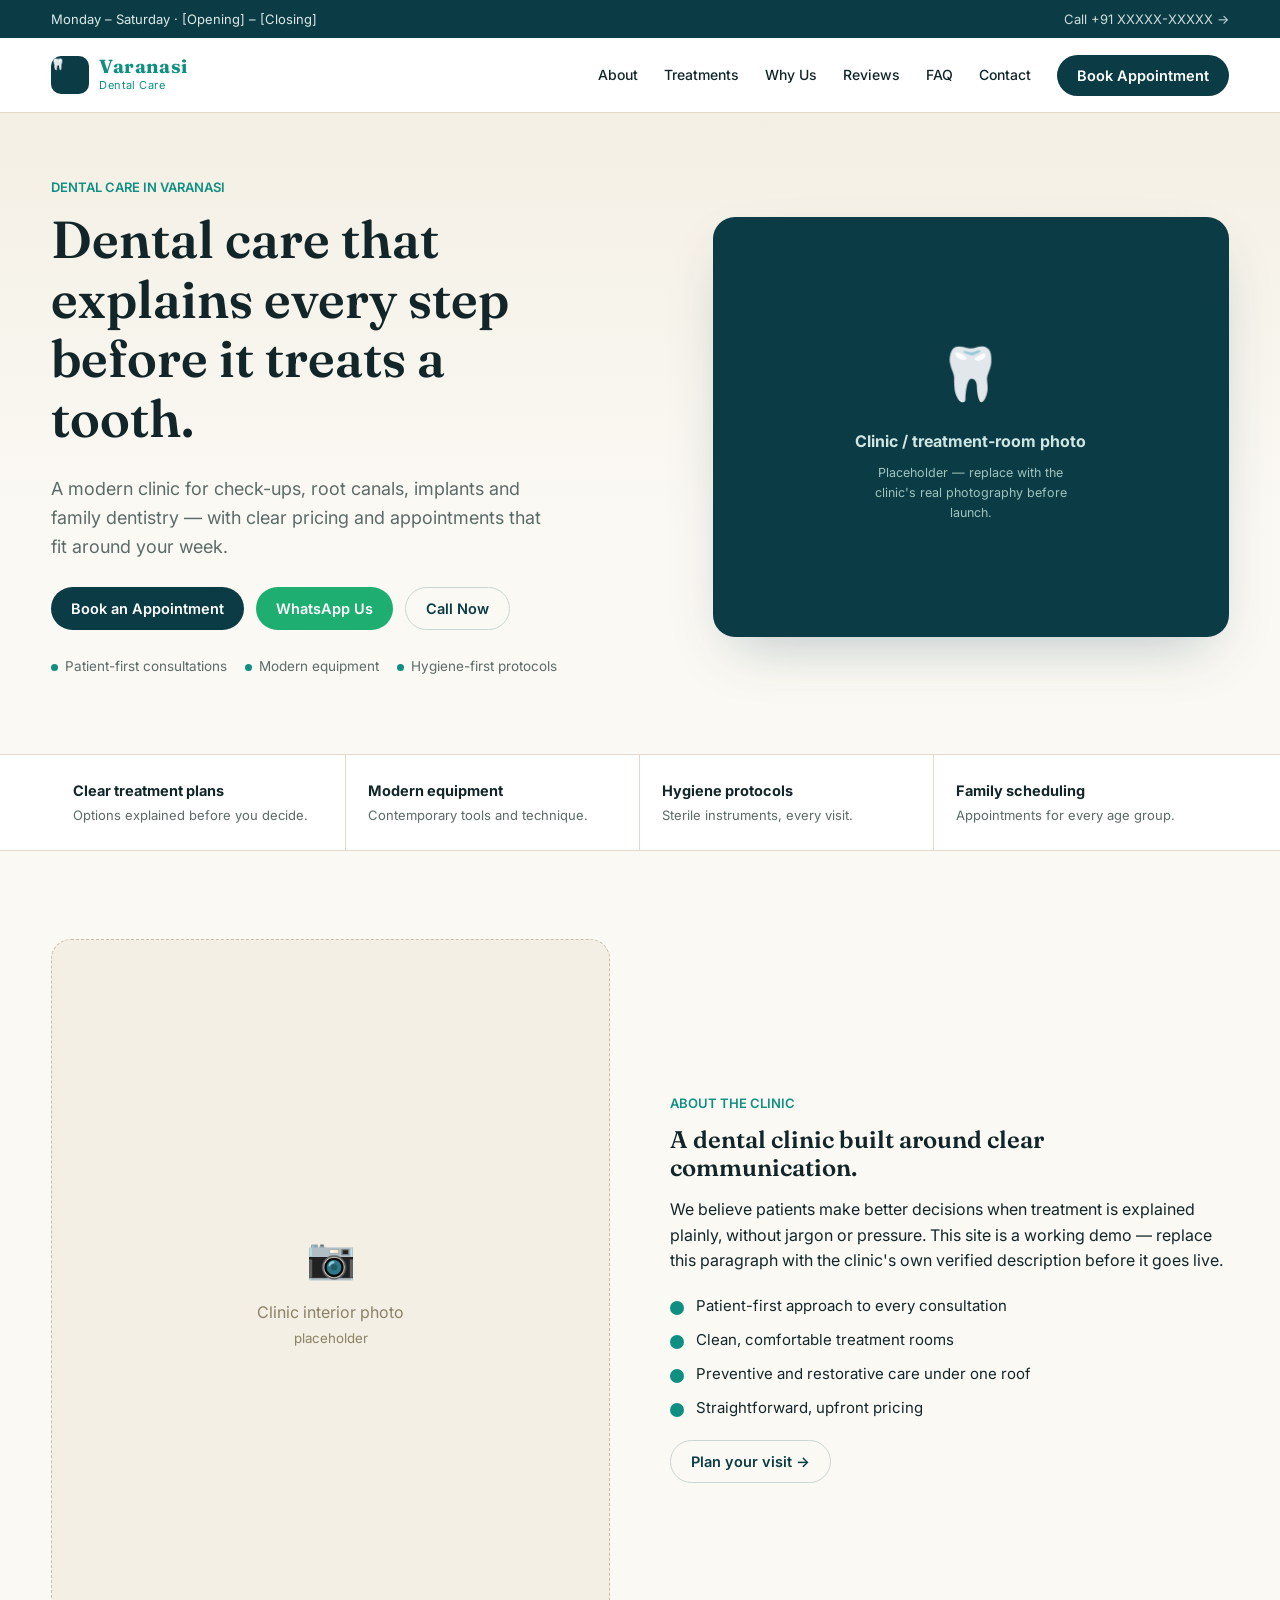
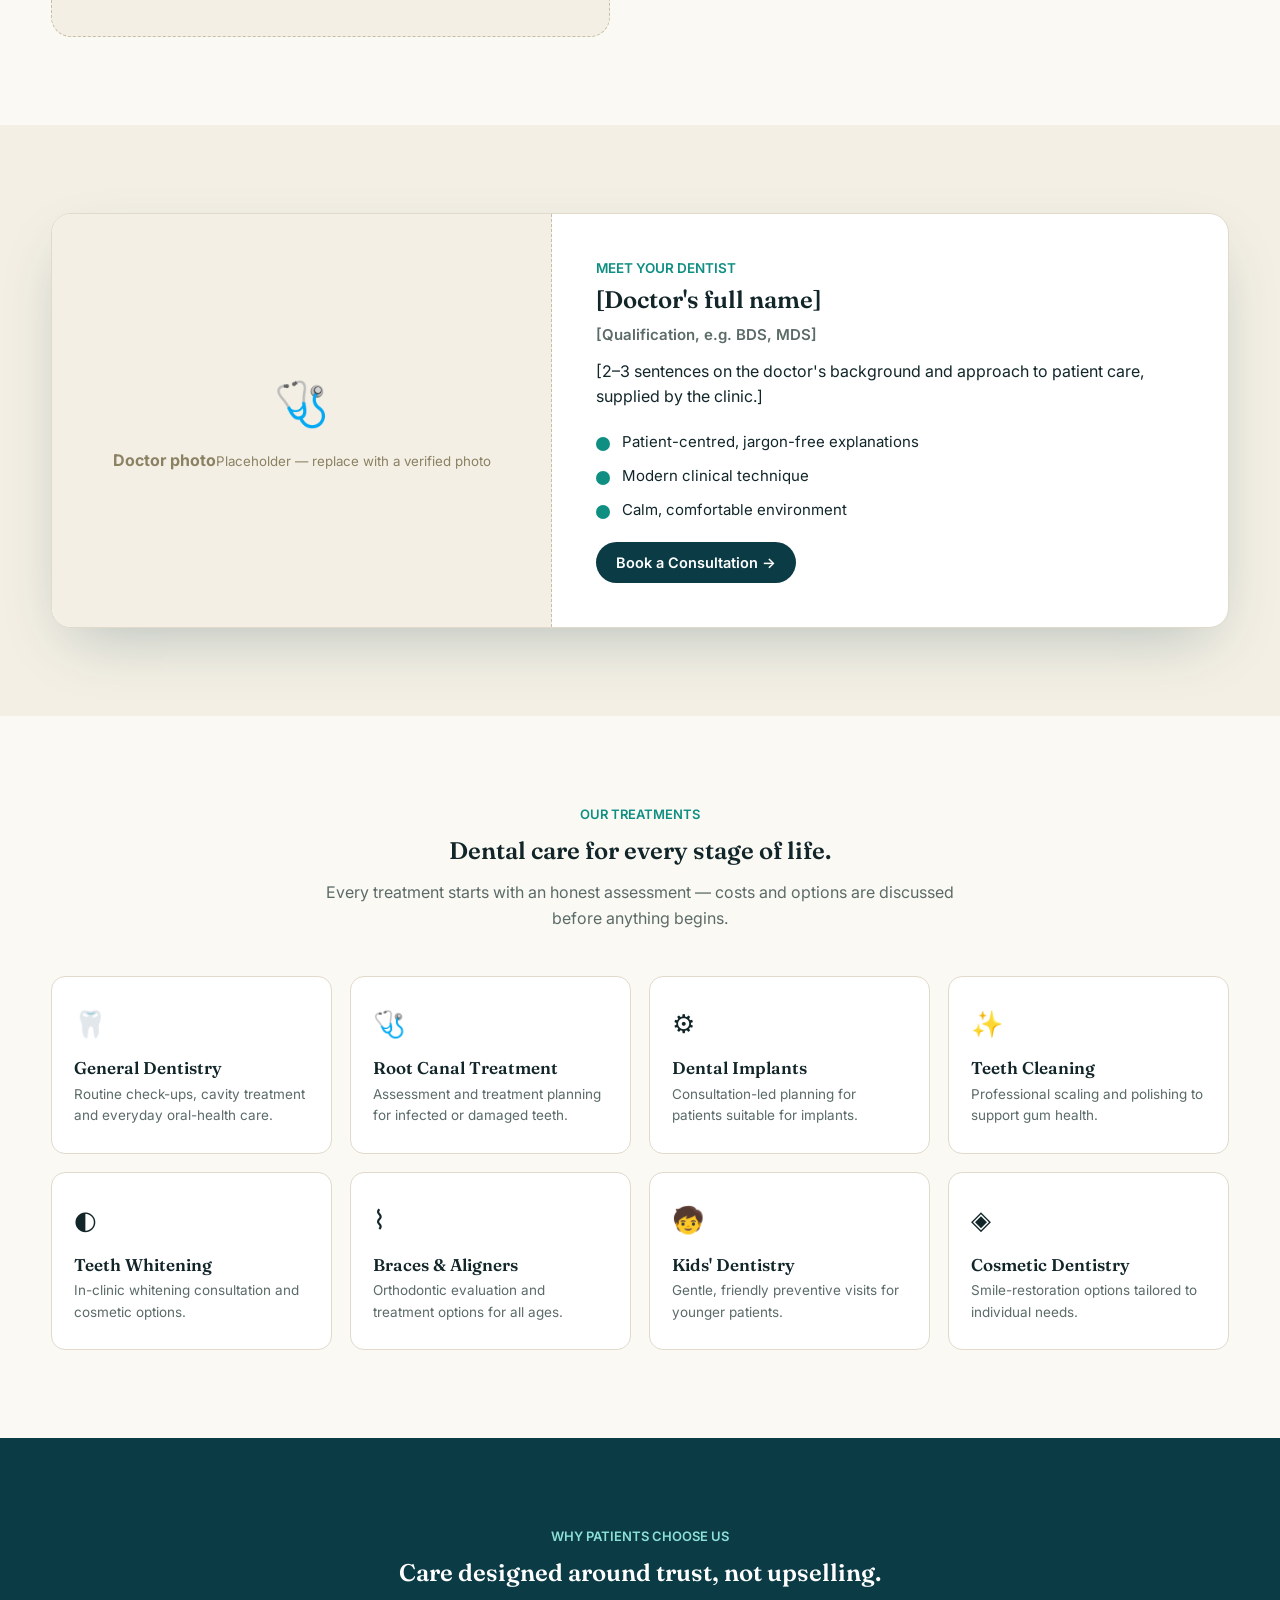
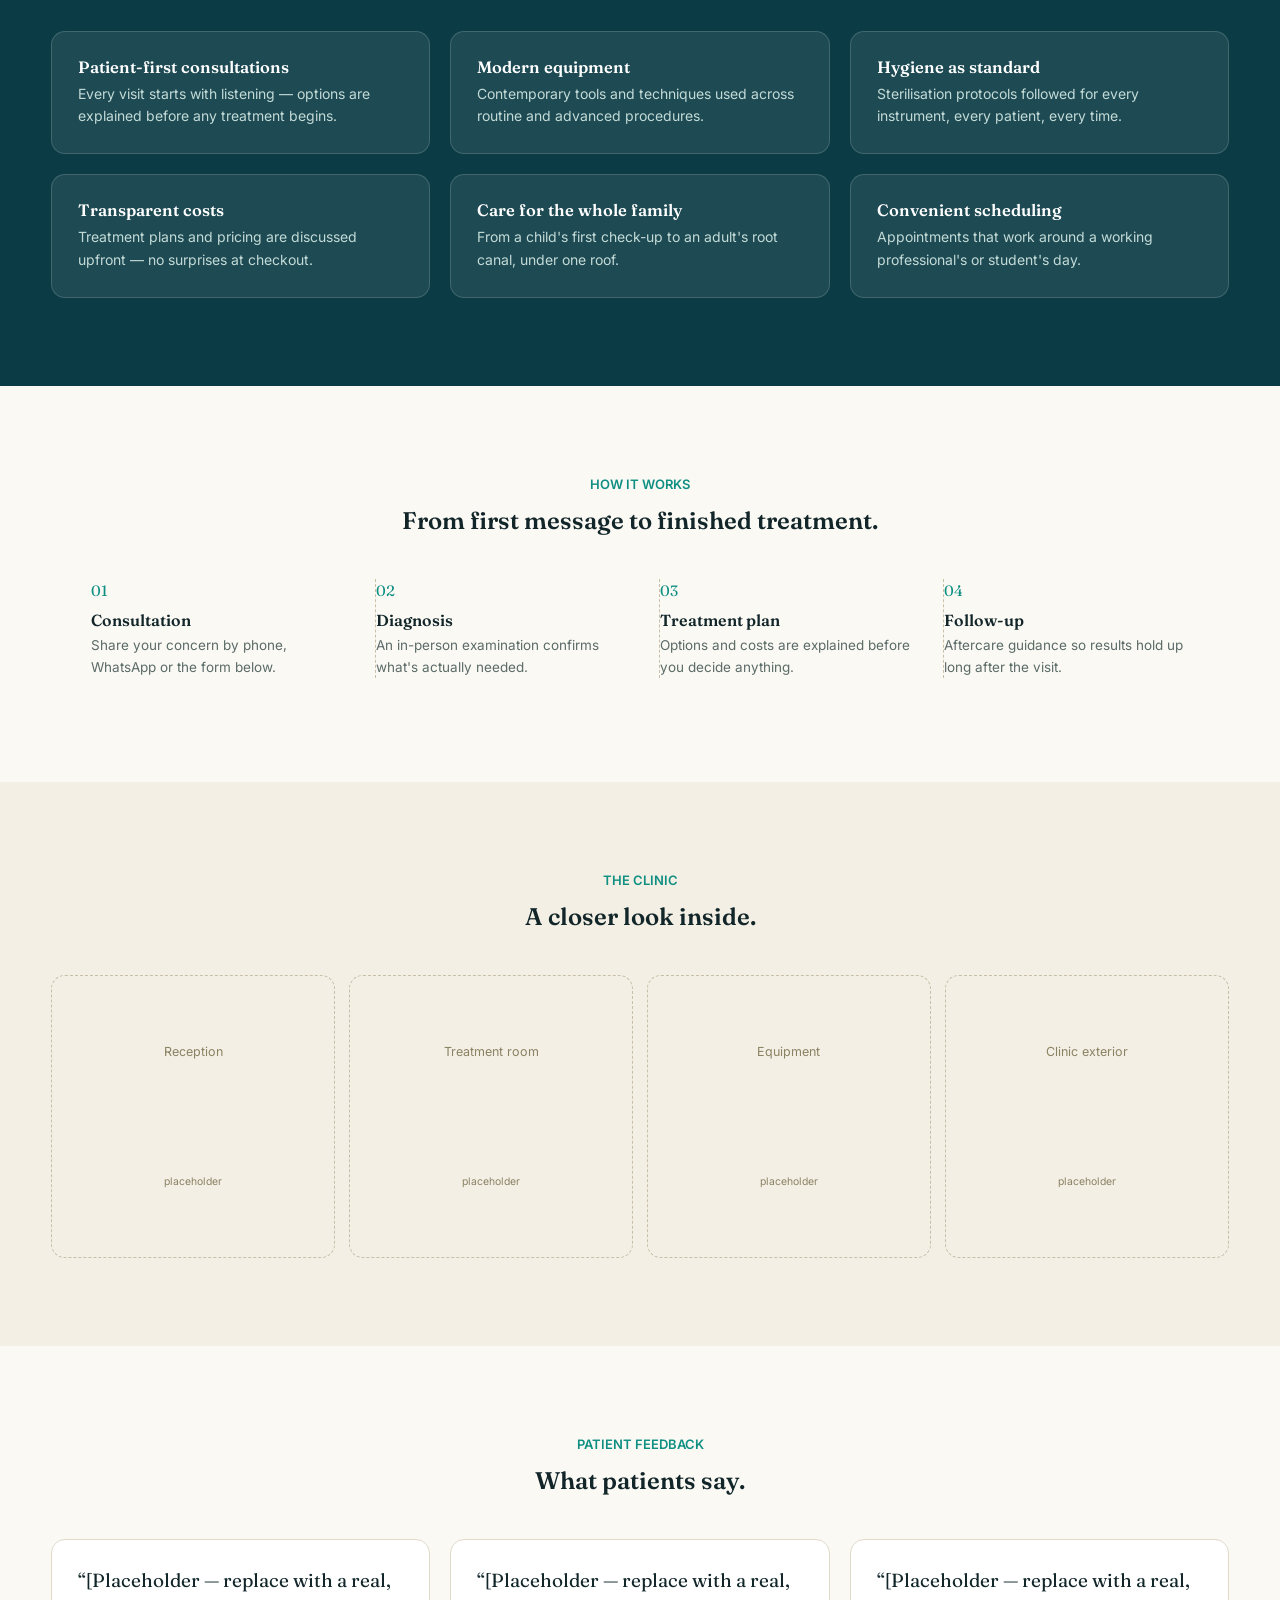
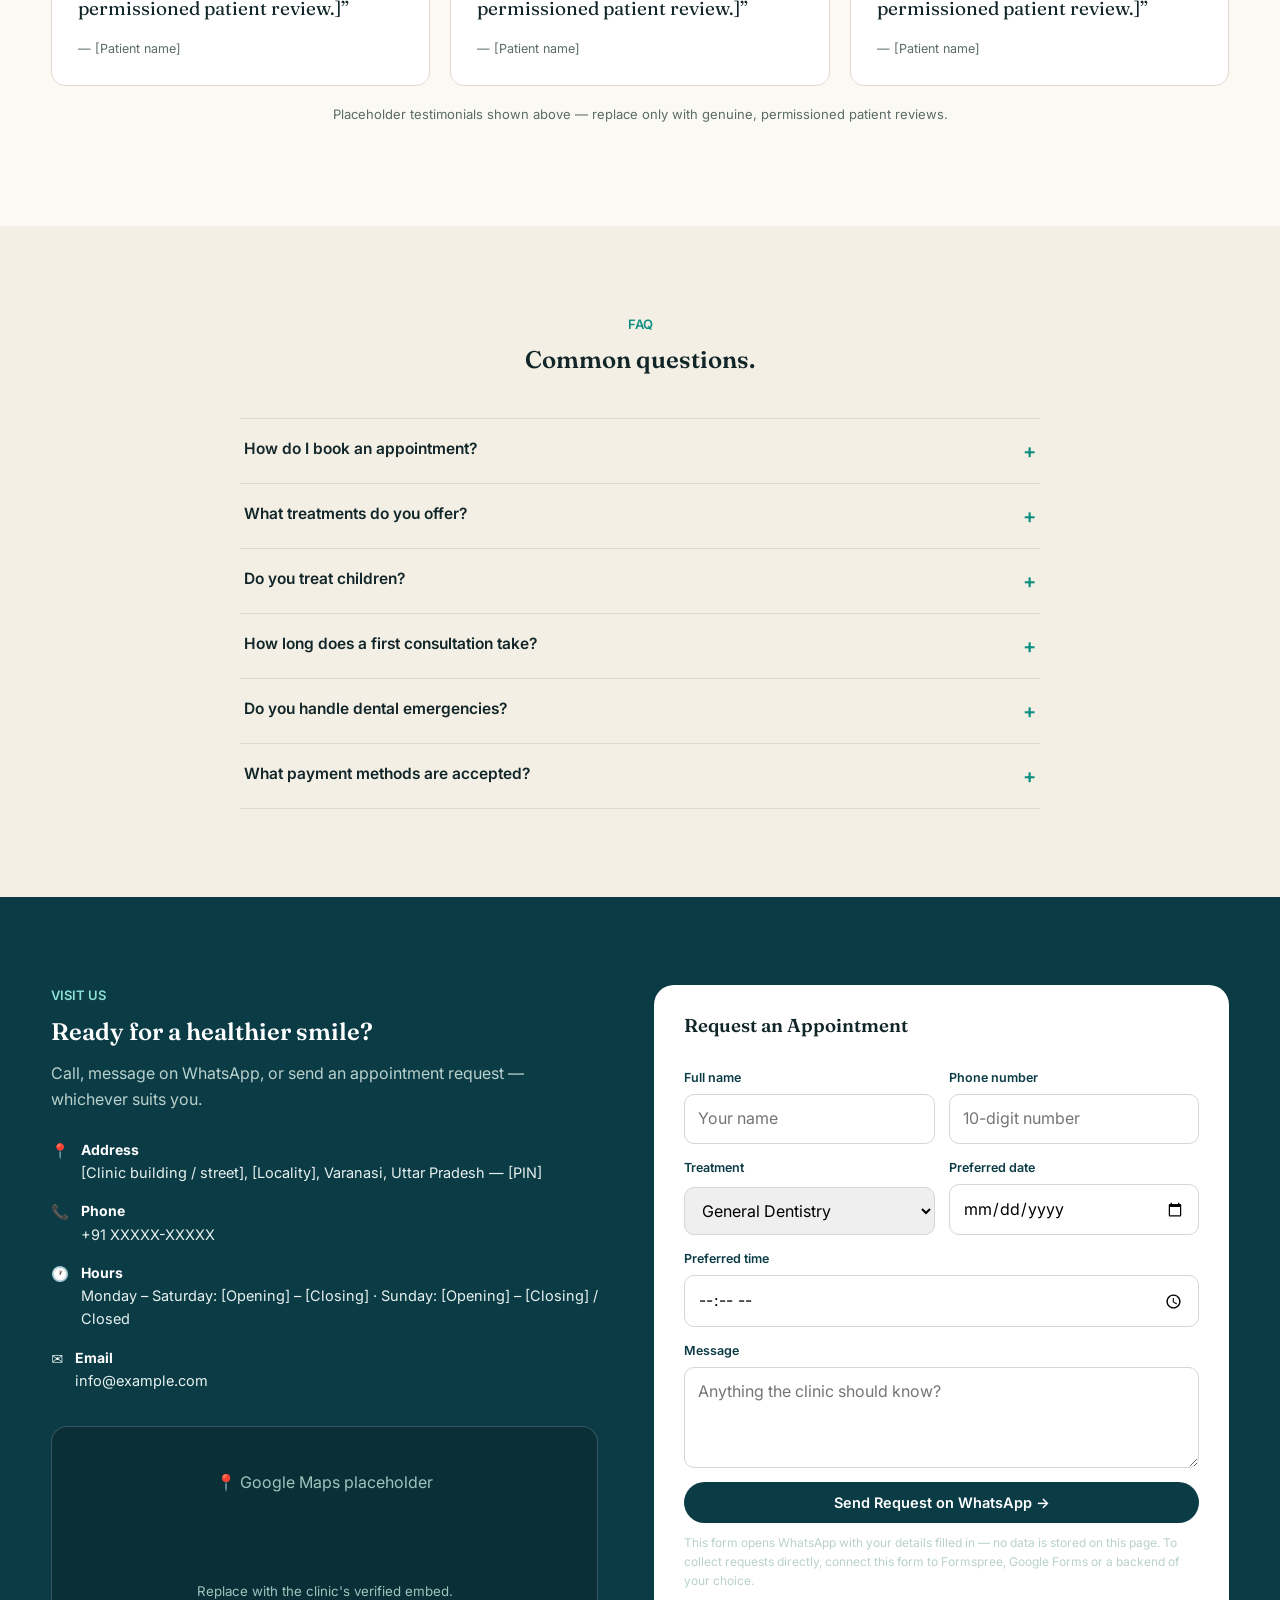
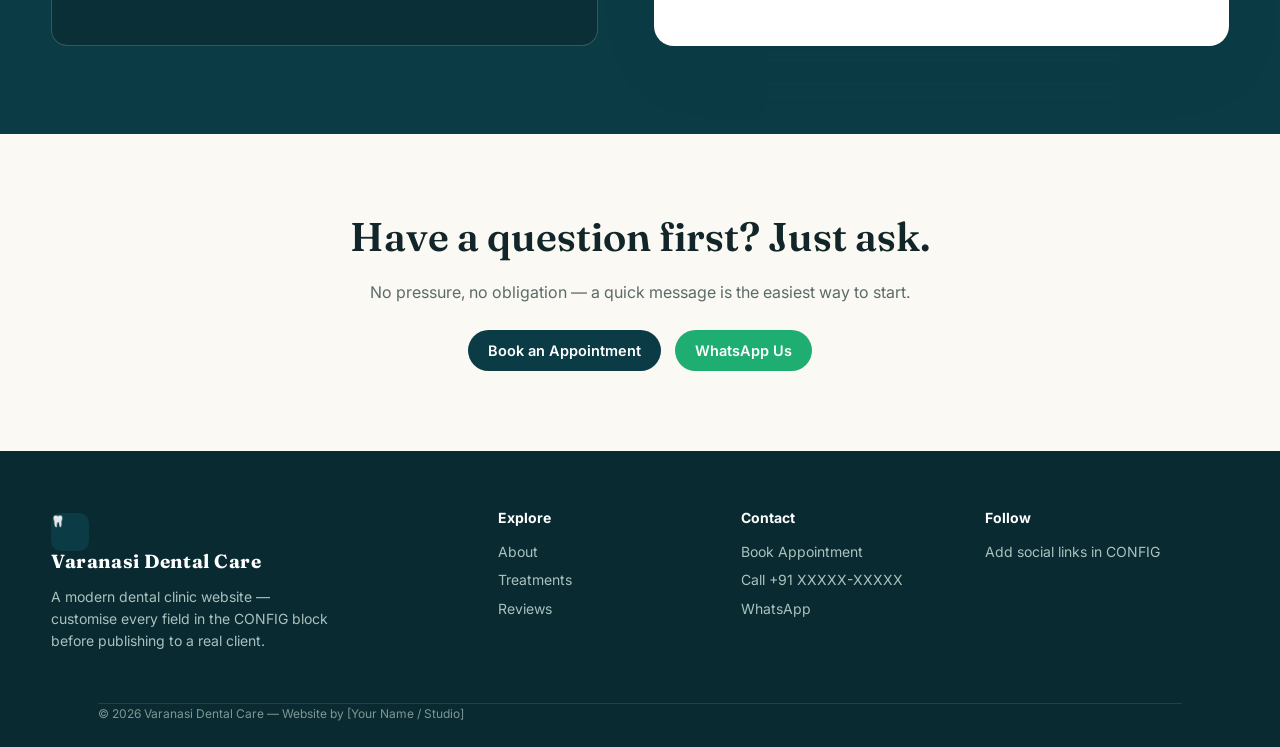
==== commit da418be5: "Rename index-1.html to index.html" ====
--- a/index.html
+++ b/index.html
@@ -1,3 +1,4 @@
+<!doctype html>
 <html lang="en">
 <head>
 <meta charset="utf-8">
@@ -349,4 +350,292 @@
   <div>
     <span class="eyebrow">ABOUT THE CLINIC</span>
     <h2>A dental clinic built around clear communication.</h2>
-    <p>We believe patients make better decisions when treatment is explained plainly, without jargon or pressure. This site is a working demo — replace this paragraph with the clini
+    <p>We believe patients make better decisions when treatment is explained plainly, without jargon or pressure. This site is a working demo — replace this paragraph with the clinic's own verified description before it goes live.</p>
+    <ul class="ticks">
+      <li>Patient-first approach to every consultation</li>
+      <li>Clean, comfortable treatment rooms</li>
+      <li>Preventive and restorative care under one roof</li>
+      <li>Straightforward, upfront pricing</li>
+    </ul>
+    <a class="btn btn-outline" href="#appointment">Plan your visit →</a>
+  </div>
+</div></section>
+
+<section class="section section-soft" id="doctor"><div class="container">
+  <div class="doctor-card">
+    <div class="doctor-photo"><div><div class="ph">🩺</div><b id="doc-name-ph">Doctor photo</b><small>Placeholder — replace with a verified photo</small></div></div>
+    <div class="doctor-copy">
+      <span class="role">MEET YOUR DENTIST</span>
+      <h2 id="doc-name">Doctor Name</h2>
+      <h3 id="doc-qual" style="font-size:15px;color:var(--muted);font-weight:600;margin-bottom:14px;font-family:Inter"></h3>
+      <p id="doc-bio"></p>
+      <ul class="ticks">
+        <li>Patient-centred, jargon-free explanations</li>
+        <li>Modern clinical technique</li>
+        <li>Calm, comfortable environment</li>
+      </ul>
+      <a class="btn btn-primary" href="#appointment">Book a Consultation →</a>
+    </div>
+  </div>
+</div></section>
+
+<section class="section" id="treatments"><div class="container">
+  <div class="head"><span class="eyebrow">OUR TREATMENTS</span><h2>Dental care for every stage of life.</h2><p>Every treatment starts with an honest assessment — costs and options are discussed before anything begins.</p></div>
+  <div class="grid-4" id="treatments-grid"></div>
+</div></section>
+
+<section class="section section-soft dark-alt" id="why" style="background:var(--navy);color:#fff"><div class="container">
+  <div class="head" style="color:#fff"><span class="eyebrow" style="color:#8be0d8">WHY PATIENTS CHOOSE US</span><h2 style="color:#fff">Care designed around trust, not upselling.</h2></div>
+  <div class="why-grid" id="why-grid"></div>
+</div></section>
+
+<section class="section"><div class="container">
+  <div class="head"><span class="eyebrow">HOW IT WORKS</span><h2>From first message to finished treatment.</h2></div>
+  <ol class="process">
+    <li><span class="num">01</span><h3>Consultation</h3><p>Share your concern by phone, WhatsApp or the form below.</p></li>
+    <li><span class="num">02</span><h3>Diagnosis</h3><p>An in-person examination confirms what's actually needed.</p></li>
+    <li><span class="num">03</span><h3>Treatment plan</h3><p>Options and costs are explained before you decide anything.</p></li>
+    <li><span class="num">04</span><h3>Follow-up</h3><p>Aftercare guidance so results hold up long after the visit.</p></li>
+  </ol>
+</div></section>
+
+<section class="section section-soft"><div class="container">
+  <div class="head"><span class="eyebrow">THE CLINIC</span><h2>A closer look inside.</h2></div>
+  <div class="gal">
+    <div>Reception<br><small>placeholder</small></div>
+    <div>Treatment room<br><small>placeholder</small></div>
+    <div>Equipment<br><small>placeholder</small></div>
+    <div>Clinic exterior<br><small>placeholder</small></div>
+  </div>
+</div></section>
+
+<section class="section" id="reviews"><div class="container">
+  <div class="head"><span class="eyebrow">PATIENT FEEDBACK</span><h2>What patients say.</h2></div>
+  <div class="rev-grid" id="rev-grid"></div>
+  <p class="rev-note">Placeholder testimonials shown above — replace only with genuine, permissioned patient reviews.</p>
+</div></section>
+
+<section class="section section-soft" id="faq"><div class="container">
+  <div class="head"><span class="eyebrow">FAQ</span><h2>Common questions.</h2></div>
+  <div class="faq" id="faq-list"></div>
+</div></section>
+
+<section class="section contact-section" id="contact"><div class="container">
+  <div class="contact-grid">
+    <div id="appointment">
+      <span class="eyebrow" style="color:#8be0d8">VISIT US</span>
+      <h2>Ready for a healthier smile?</h2>
+      <p>Call, message on WhatsApp, or send an appointment request — whichever suits you.</p>
+      <ul class="info-list">
+        <li>📍<span><b>Address</b><span id="c-address"></span></span></li>
+        <li>📞<span><b>Phone</b><span id="c-phone"></span></span></li>
+        <li>🕐<span><b>Hours</b><span id="c-hours"></span></span></li>
+        <li>✉️<span><b>Email</b><span id="c-email"></span></span></li>
+      </ul>
+      <div class="map-embed" id="map-embed">📍 Google Maps placeholder<br><small>Replace with the clinic's verified embed.</small></div>
+    </div>
+
+    <form class="form-card" id="appointmentForm" novalidate>
+      <h3 style="margin-bottom:4px">Request an Appointment</h3>
+      <p class="form-status" id="formStatus" aria-live="polite">&nbsp;</p>
+      <div class="row2">
+        <div class="field"><label for="f-name">Full name</label><input id="f-name" name="name" required placeholder="Your name"></div>
+        <div class="field"><label for="f-phone">Phone number</label><input id="f-phone" name="phone" type="tel" required placeholder="10-digit number"></div>
+      </div>
+      <div class="row2">
+        <div class="field"><label for="f-treatment">Treatment</label>
+          <select id="f-treatment" name="treatment"></select>
+        </div>
+        <div class="field"><label for="f-date">Preferred date</label><input id="f-date" name="date" type="date"></div>
+      </div>
+      <div class="field"><label for="f-time">Preferred time</label><input id="f-time" name="time" type="time"></div>
+      <div class="field"><label for="f-message">Message</label><textarea id="f-message" name="message" rows="3" placeholder="Anything the clinic should know?"></textarea></div>
+      <button class="btn btn-primary btn-block" type="submit">Send Request on WhatsApp →</button>
+      <p class="form-note">This form opens WhatsApp with your details filled in — no data is stored on this page. To collect requests directly, connect this form to Formspree, Google Forms or a backend of your choice.</p>
+    </form>
+  </div>
+</div></section>
+
+<section class="final-cta"><div class="container">
+  <h2>Have a question first? Just ask.</h2>
+  <p style="color:var(--muted)">No pressure, no obligation — a quick message is the easiest way to start.</p>
+  <div class="actions">
+    <a class="btn btn-primary" href="#appointment">Book an Appointment</a>
+    <a class="btn btn-whatsapp" id="final-wa" href="#" target="_blank" rel="noopener">WhatsApp Us</a>
+  </div>
+</div></section>
+
+</main>
+
+<footer class="footer"><div class="container">
+  <div class="footer-grid">
+    <div>
+      <a class="logo" href="#home" style="margin-bottom:12px"><span class="logo-mark">🦷</span><span><b id="f-brand" style="color:#fff">Clinic</b></span></a>
+      <p style="max-width:32ch">A modern dental clinic website — customise every field in the CONFIG block before publishing to a real client.</p>
+    </div>
+    <div><h4>Explore</h4><a href="#about">About</a><a href="#treatments">Treatments</a><a href="#reviews">Reviews</a></div>
+    <div><h4>Contact</h4><a href="#appointment">Book Appointment</a><a id="f-call" href="#">Call</a><a id="f-wa" href="#" target="_blank" rel="noopener">WhatsApp</a></div>
+    <div><h4>Follow</h4><span id="f-social">Add social links in CONFIG</span></div>
+  </div>
+  <div class="bottom container" id="f-copy" style="padding:0"></div>
+</div></footer>
+
+<nav class="sticky-cta" aria-label="Quick contact">
+  <div class="row">
+    <a id="sc-call" href="#"><span class="ic">📞</span>Call</a>
+    <a id="sc-wa" href="#" target="_blank" rel="noopener"><span class="ic">💬</span>WhatsApp</a>
+    <a class="primary" href="#appointment"><span class="ic">🦷</span>Book Appointment</a>
+  </div>
+</nav>
+
+<script type="application/ld+json" id="schema-block"></script>
+
+<script>
+(function(){
+  const $ = (s,el=document)=>el.querySelector(s);
+  const $$ = (s,el=document)=>[...el.querySelectorAll(s)];
+  const waHref = (msg) => `https://wa.me/${CONFIG.whatsappNumber}${msg?`?text=${encodeURIComponent(msg)}`:""}`;
+  const telHref = `tel:${CONFIG.phoneTel}`;
+
+  // Header / brand
+  $("#brand-name").textContent = CONFIG.clinicName.split(" ")[0] || CONFIG.clinicName;
+  $("#brand-city").textContent = CONFIG.tagline;
+  $("#f-brand").textContent = CONFIG.clinicName;
+  document.title = `${CONFIG.clinicName} — General & Cosmetic Dentistry in ${CONFIG.city}`;
+
+  // Top bar
+  $("#tb-hours").textContent = `${CONFIG.hours[0].days} · ${CONFIG.hours[0].time}`;
+  $("#tb-phone").textContent = `Call ${CONFIG.phoneDisplay} →`;
+  $("#tb-phone").href = telHref;
+
+  // Hero
+  $("#hero-eyebrow").textContent = `DENTAL CARE IN ${CONFIG.city.toUpperCase()}`;
+  $("#hero-wa").href = waHref(`Hello ${CONFIG.clinicName}, I'd like to book a dental appointment.`);
+  $("#hero-call").href = telHref;
+  $("#final-wa").href = waHref(`Hello ${CONFIG.clinicName}, I have a question.`);
+
+  // Doctor
+  $("#doc-name").textContent = CONFIG.doctor.name;
+  $("#doc-qual").textContent = CONFIG.doctor.qualification;
+  $("#doc-bio").textContent = CONFIG.doctor.bio;
+
+  // Treatments
+  $("#treatments-grid").innerHTML = CONFIG.treatments.map(t=>`
+    <article class="t-card"><div class="icon">${t.icon}</div><h3>${t.name}</h3><p>${t.desc}</p></article>
+  `).join("");
+
+  // Treatment select options
+  $("#f-treatment").innerHTML = CONFIG.treatments.map(t=>`<option>${t.name}</option>`).join("") + "<option>Other</option>";
+
+  // Why us
+  $("#why-grid").innerHTML = CONFIG.whyUs.map(w=>`
+    <div class="why-card" style="background:#ffffff14;border-color:#ffffff28"><h3 style="color:#fff">${w.title}</h3><p style="color:#c3dbd7">${w.desc}</p></div>
+  `).join("");
+
+  // Reviews
+  $("#rev-grid").innerHTML = CONFIG.testimonials.map(r=>`
+    <div class="rev-card"><blockquote>“${r.quote}”</blockquote><footer>— ${r.name}</footer></div>
+  `).join("");
+
+  // FAQ
+  $("#faq-list").innerHTML = CONFIG.faqs.map((f,i)=>`
+    <div class="faq-item">
+      <button aria-expanded="false" aria-controls="faq-a-${i}" id="faq-q-${i}">${f.q}<span class="sign">+</span></button>
+      <div class="a" id="faq-a-${i}" role="region" aria-labelledby="faq-q-${i}"><p>${f.a}</p></div>
+    </div>
+  `).join("");
+  $$(".faq-item button").forEach(btn=>btn.addEventListener("click",()=>{
+    const item = btn.closest(".faq-item");
+    const open = item.classList.toggle("open");
+    btn.setAttribute("aria-expanded", open);
+    btn.querySelector(".sign").textContent = open ? "−" : "+";
+    $$(".faq-item").forEach(other=>{
+      if(other!==item){ other.classList.remove("open"); const b=other.querySelector("button"); b.setAttribute("aria-expanded","false"); b.querySelector(".sign").textContent="+"; }
+    });
+  }));
+
+  // Contact block
+  $("#c-address").textContent = `${CONFIG.address.line1}, ${CONFIG.address.line2}`;
+  $("#c-phone").textContent = CONFIG.phoneDisplay;
+  $("#c-hours").textContent = CONFIG.hours.map(h=>`${h.days}: ${h.time}`).join(" · ");
+  $("#c-email").textContent = CONFIG.email;
+  if(CONFIG.mapsEmbedUrl){
+    $("#map-embed").outerHTML = `<iframe class="map-embed" src="${CONFIG.mapsEmbedUrl}" style="border:0;width:100%;height:260px" loading="lazy" referrerpolicy="no-referrer-when-downgrade" title="Clinic location map"></iframe>`;
+  }
+
+  // Footer
+  $("#f-call").textContent = `Call ${CONFIG.phoneDisplay}`;
+  $("#f-call").href = telHref;
+  $("#f-wa").href = waHref();
+  $("#f-copy").textContent = `© ${new Date().getFullYear()} ${CONFIG.clinicName} — Website by [Your Name / Studio]`;
+  const socialLinks = [];
+  if(CONFIG.social.instagram) socialLinks.push(`<a href="${CONFIG.social.instagram}" target="_blank" rel="noopener">Instagram</a>`);
+  if(CONFIG.social.facebook) socialLinks.push(`<a href="${CONFIG.social.facebook}" target="_blank" rel="noopener">Facebook</a>`);
+  if(socialLinks.length) $("#f-social").outerHTML = socialLinks.join("");
+
+  // Sticky mobile CTA
+  $("#sc-call").href = telHref;
+  $("#sc-wa").href = waHref(`Hello ${CONFIG.clinicName}, I'd like to book a dental appointment.`);
+
+  // Mobile nav toggle
+  const menuBtn = $("#menuBtn"), nav = $("#nav");
+  menuBtn.addEventListener("click", ()=>{
+    const open = nav.classList.toggle("open");
+    menuBtn.setAttribute("aria-expanded", open);
+    if(open){ nav.style.cssText = "display:flex;position:absolute;top:74px;left:4%;right:4%;background:#fff;flex-direction:column;padding:16px;border-radius:16px;box-shadow:0 20px 50px rgba(0,0,0,.15);border:1px solid var(--line);gap:14px"; }
+    else { nav.style.cssText = ""; }
+  });
+  $$(".nav a").forEach(a=>a.addEventListener("click",()=>{ nav.classList.remove("open"); nav.style.cssText=""; menuBtn.setAttribute("aria-expanded","false"); }));
+
+  // Appointment form -> WhatsApp
+  const form = $("#appointmentForm"), status = $("#formStatus");
+  form.addEventListener("submit", (e)=>{
+    e.preventDefault();
+    const d = new FormData(form);
+    const name = (d.get("name")||"").trim();
+    const phone = (d.get("phone")||"").trim();
+    if(!name || !phone || phone.replace(/\D/g,"").length < 10){
+      status.textContent = "Please enter your name and a valid phone number.";
+      status.classList.add("error");
+      return;
+    }
+    status.classList.remove("error");
+    status.textContent = "Opening WhatsApp…";
+    const msg = `Hello ${CONFIG.clinicName}, I'd like to request an appointment.\n\n`+
+      `Name: ${name}\nPhone: ${phone}\nTreatment: ${d.get("treatment")}\n`+
+      `Preferred date: ${d.get("date")||"Flexible"}\nPreferred time: ${d.get("time")||"Flexible"}\n`+
+      `Message: ${d.get("message")||"—"}`;
+    window.open(waHref(msg), "_blank", "noopener");
+    form.reset();
+  });
+
+  // Structured data (Dentist / LocalBusiness + FAQPage) — no fabricated ratings/reviews
+  const schema = [
+    {
+      "@context":"https://schema.org",
+      "@type":"Dentist",
+      "name": CONFIG.clinicName,
+      "telephone": CONFIG.phoneTel,
+      "email": CONFIG.email,
+      "address": {
+        "@type":"PostalAddress",
+        "streetAddress": CONFIG.address.line1,
+        "addressLocality": CONFIG.city,
+        "addressRegion": "Uttar Pradesh",
+        "addressCountry": "IN"
+      }
+    },
+    {
+      "@context":"https://schema.org",
+      "@type":"FAQPage",
+      "mainEntity": CONFIG.faqs.map(f=>({
+        "@type":"Question","name":f.q,
+        "acceptedAnswer":{"@type":"Answer","text":f.a}
+      }))
+    }
+  ];
+  $("#schema-block").textContent = JSON.stringify(schema);
+})();
+</script>
+</body>
+</html>
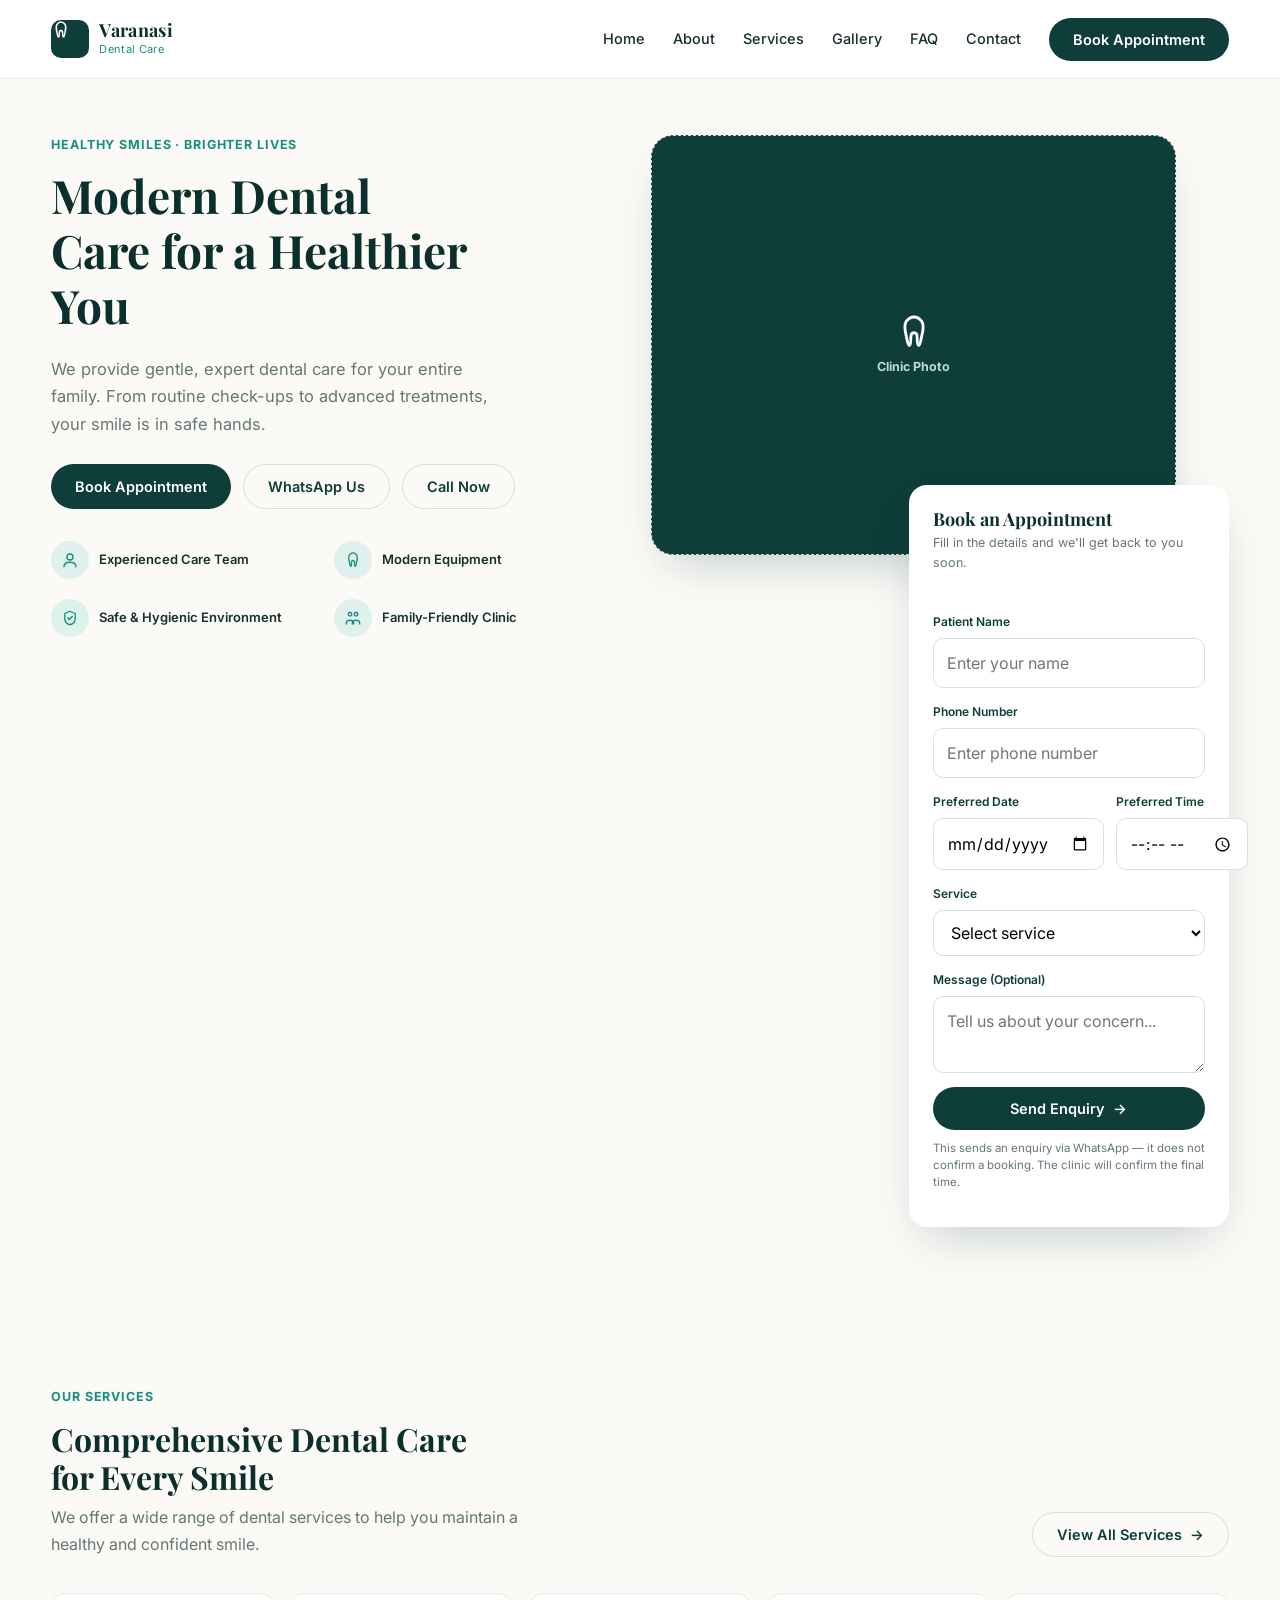
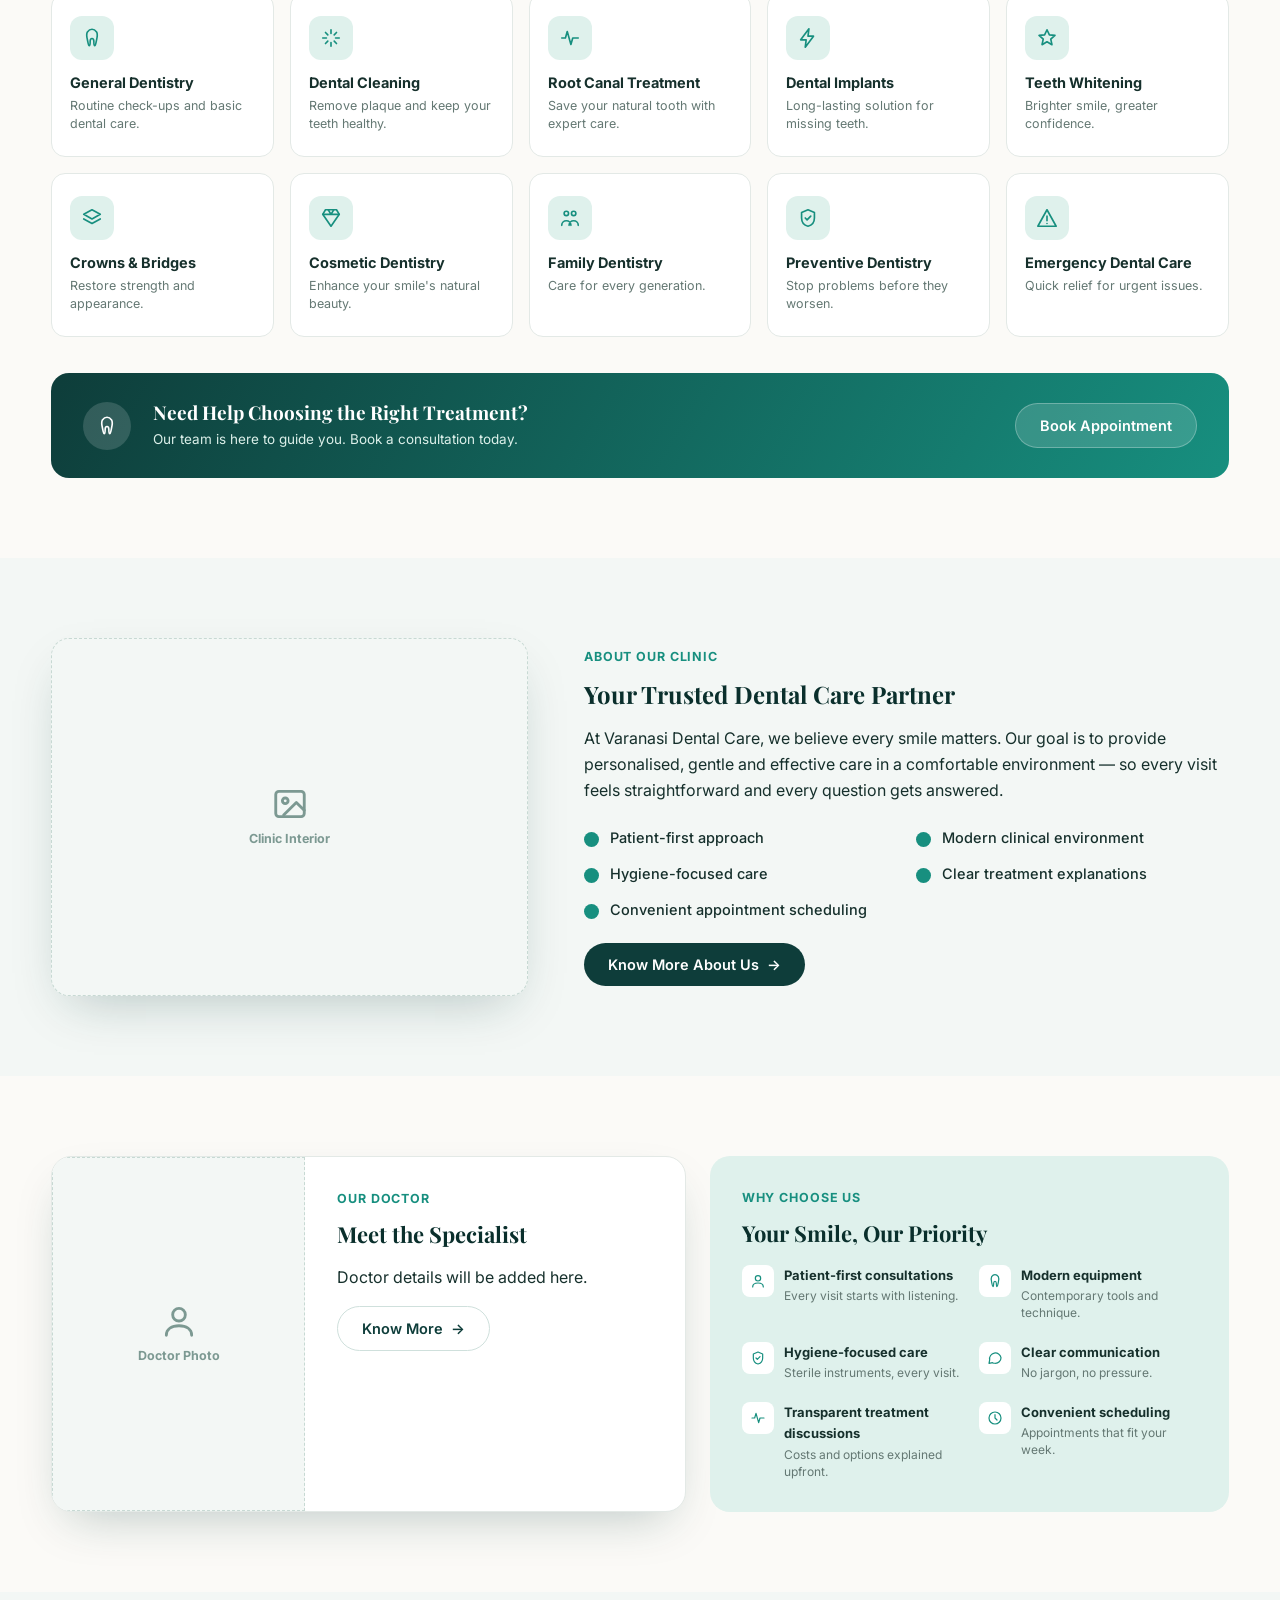
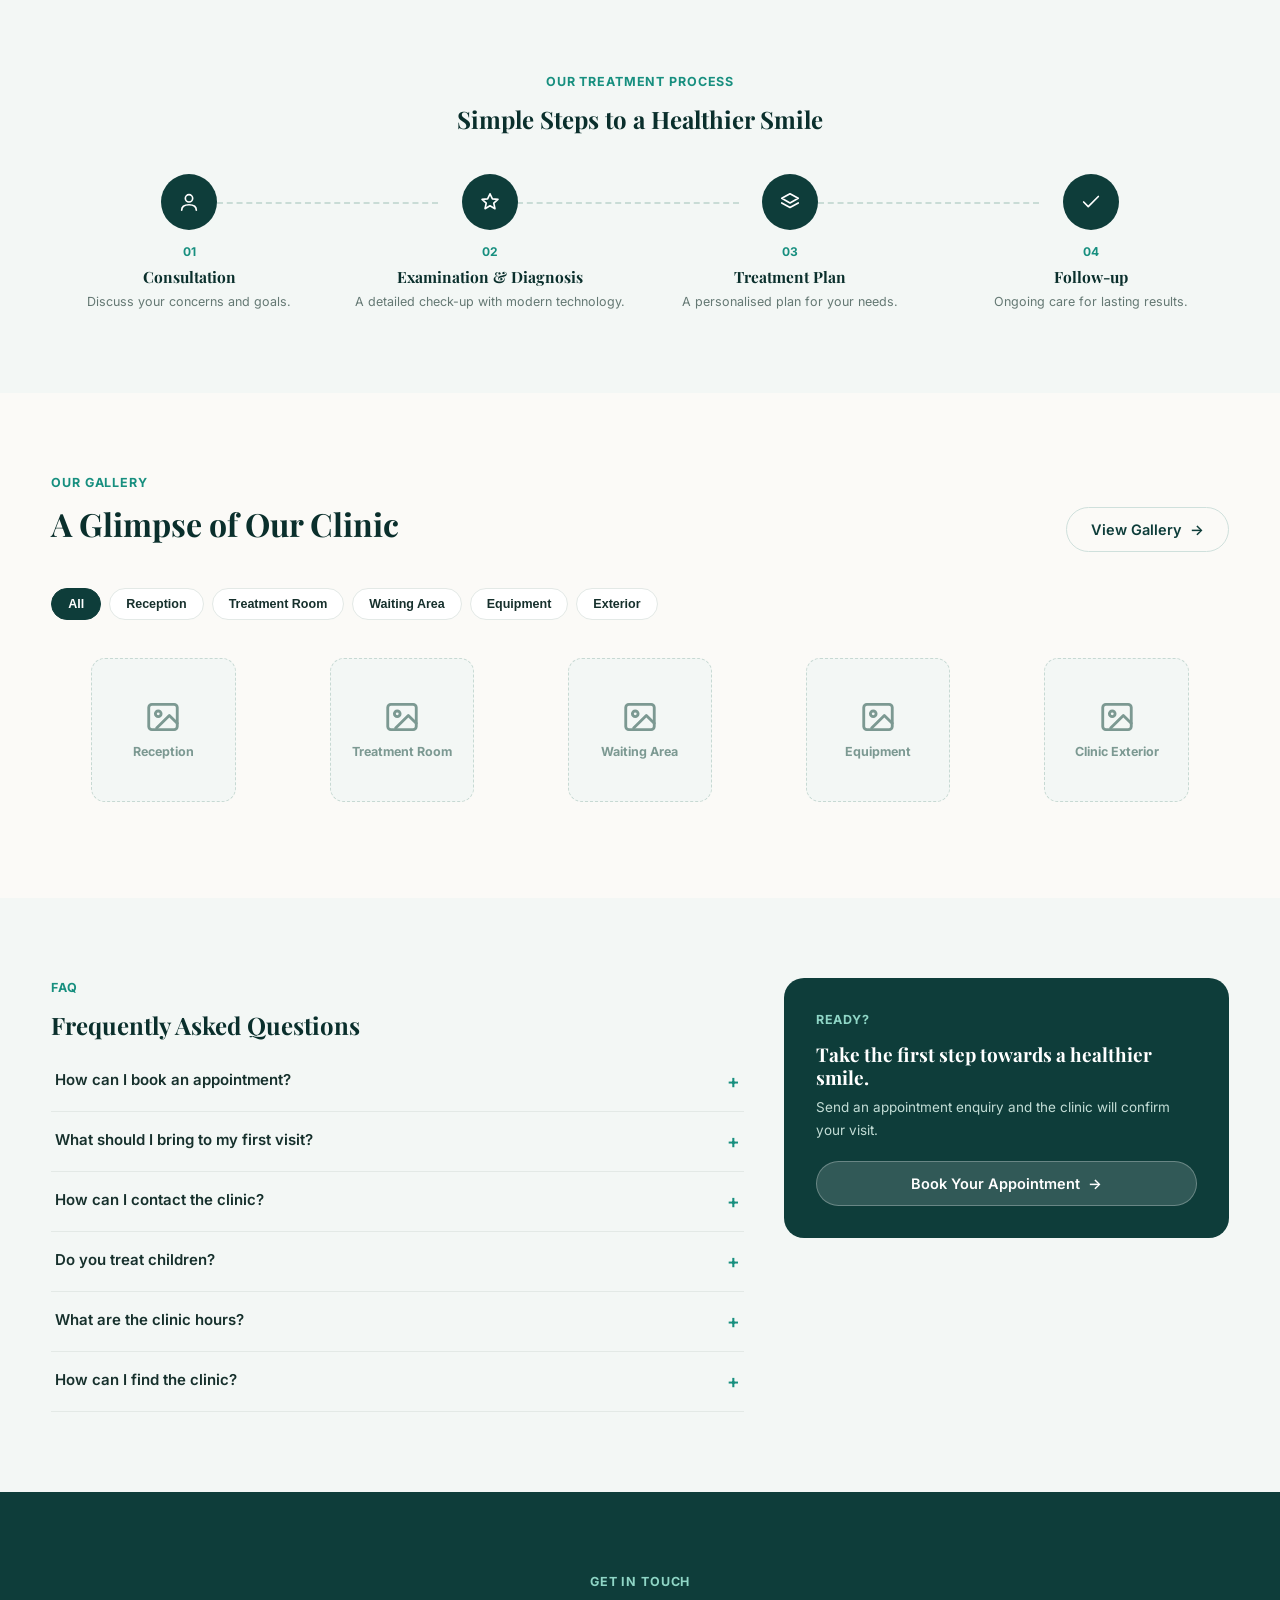
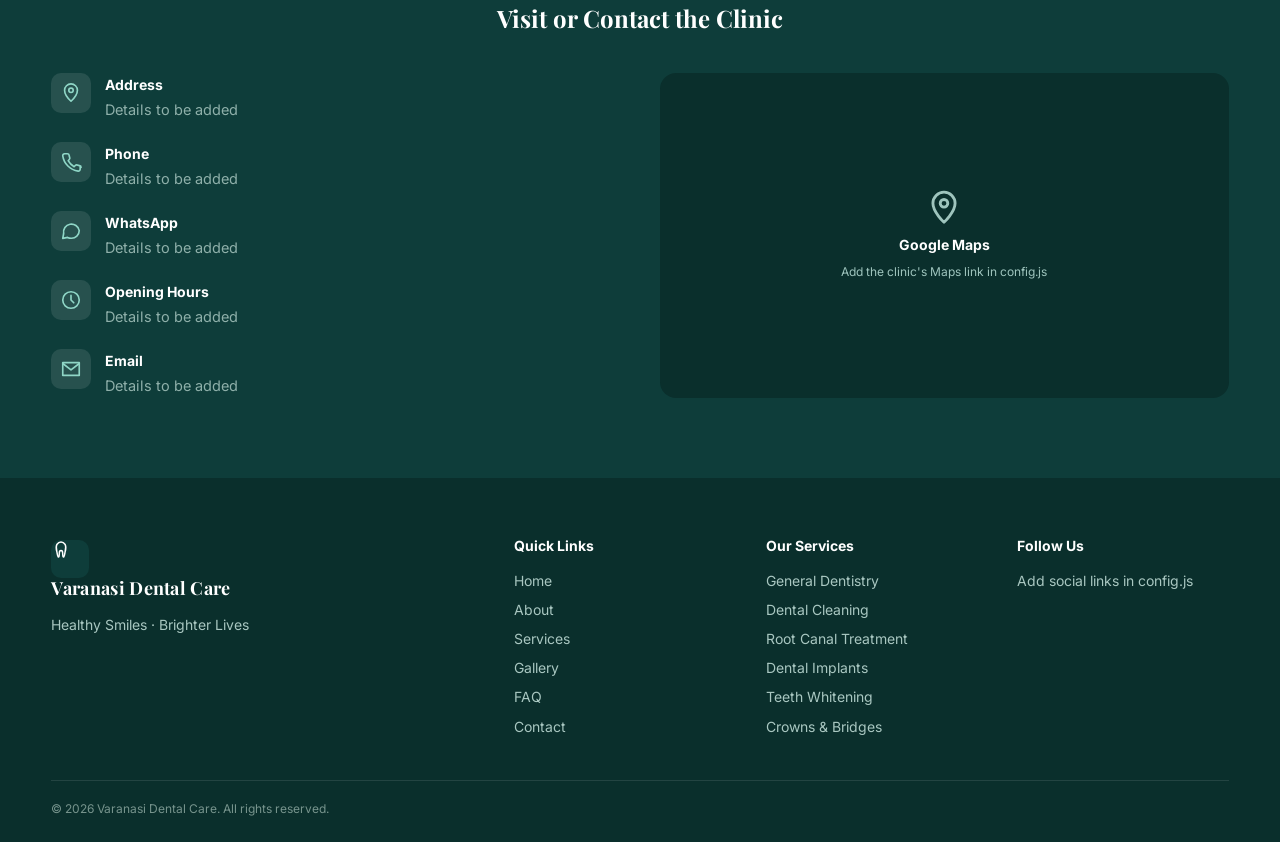
==== commit 29d9dbe8: "Add files via upload" ====
--- a/index.html
+++ b/index.html
@@ -2,307 +2,36 @@
 <html lang="en">
 <head>
 <meta charset="utf-8">
-<meta name="viewport" content="width=device-width,initial-scale=1">
+<meta name="viewport" content="width=device-width,initial-scale=1,viewport-fit=cover">
 <title>Varanasi Dental Care — General & Cosmetic Dentistry in Varanasi</title>
-<meta name="description" content="Book a dental appointment in Varanasi. General check-ups, root canal, implants, braces, whitening and kids' dentistry — call or message on WhatsApp today.">
-<link rel="canonical" href="https://example.com/">
-<meta name="theme-color" content="#0B3B45">
-<meta property="og:type" content="business.business">
-<meta property="og:title" content="Varanasi Dental Care — General & Cosmetic Dentistry in Varanasi">
-<meta property="og:description" content="Book a dental appointment in Varanasi. General check-ups, root canal, implants, braces, whitening and kids' dentistry.">
+<meta name="description" content="Dental clinic in Varanasi for check-ups, root canal, implants, whitening and family dentistry. Send an appointment enquiry, call or WhatsApp the clinic.">
+<meta name="robots" content="index, follow">
+<link rel="canonical" href="https://rraunaksharma802-rgb.github.io/varanasi-dental-clinic/">
+<meta name="theme-color" content="#0e3d3a">
+<meta property="og:type" content="website">
+<meta property="og:site_name" content="Varanasi Dental Care">
+<meta property="og:title" content="Varanasi Dental Care — General & Cosmetic Dentistry">
+<meta property="og:description" content="Check-ups, root canal, implants, whitening and family dentistry. Send an appointment enquiry today.">
+<meta property="og:url" content="https://rraunaksharma802-rgb.github.io/varanasi-dental-clinic/">
 <meta property="og:locale" content="en_IN">
 <meta name="twitter:card" content="summary">
-<link rel="icon" href="data:image/svg+xml,<svg xmlns=%22http://www.w3.org/2000/svg%22 viewBox=%220 0 100 100%22><text y=%22.9em%22 font-size=%2290%22>%F0%9F%A6%B7</text></svg>">
+<link rel="icon" href="data:image/svg+xml,<svg xmlns=%22http://www.w3.org/2000/svg%22 viewBox=%220 0 100 100%22><rect width=%22100%22 height=%22100%22 rx=%2222%22 fill=%22%230e3d3a%22/><path d=%22M50 22c-9 0-14 5-18 10-3 6-3 15 0 27 2 6 3 19 7 19s4-9 4-15 3-9 7-9 7 3 7 9 0 15 4 15 5-13 7-19c3-12 3-21 0-27-4-5-9-10-18-10z%22 fill=%22white%22/></svg>">
 <link rel="preconnect" href="https://fonts.googleapis.com"><link rel="preconnect" href="https://fonts.gstatic.com" crossorigin>
-<link href="https://fonts.googleapis.com/css2?family=Fraunces:opsz,wght@9..144,500;9..144,600&family=Inter:wght@400;500;600;700&display=swap" rel="stylesheet">
-
-<script>
-/* =========================================================================
-   CLINIC CONFIG — this is the ONLY block that needs editing per client.
-   Replace every value below with the real clinic's verified information.
-   Nothing on this page fabricates ratings, awards, years of experience,
-   patient counts or reviews — those fields are intentionally left as
-   clearly-marked placeholders for the clinic owner to fill in.
-   ========================================================================= */
-const CONFIG = {
-  clinicName: "Varanasi Dental Care",
-  tagline: "Dental Care",
-  city: "Varanasi",
-  phoneDisplay: "+91 XXXXX-XXXXX",        // [PHONE NUMBER] — replace before launch
-  phoneTel: "+91XXXXXXXXXX",              // [PHONE NUMBER, tel: format]
-  whatsappNumber: "91XXXXXXXXXX",         // [WHATSAPP NUMBER] — country code + number, no + or spaces
-  email: "info@example.com",              // [CLINIC EMAIL]
-  address: {
-    line1: "[Clinic building / street]",
-    line2: "[Locality], Varanasi, Uttar Pradesh — [PIN]",
-  },
-  hours: [
-    { days: "Monday – Saturday", time: "[Opening] – [Closing]" },
-    { days: "Sunday", time: "[Opening] – [Closing] / Closed" },
-  ],
-  mapsEmbedUrl: "", // [GOOGLE MAPS EMBED URL] — paste the clinic's real Maps share/embed link
-  doctor: {
-    name: "[Doctor's full name]",
-    qualification: "[Qualification, e.g. BDS, MDS]",
-    bio: "[2–3 sentences on the doctor's background and approach to patient care, supplied by the clinic.]",
-  },
-  social: {
-    instagram: "",  // leave blank to hide the icon
-    facebook: "",
-  },
-  treatments: [
-    { icon: "🦷", name: "General Dentistry", desc: "Routine check-ups, cavity treatment and everyday oral-health care." },
-    { icon: "🩺", name: "Root Canal Treatment", desc: "Assessment and treatment planning for infected or damaged teeth." },
-    { icon: "⚙️", name: "Dental Implants", desc: "Consultation-led planning for patients suitable for implants." },
-    { icon: "✨", name: "Teeth Cleaning", desc: "Professional scaling and polishing to support gum health." },
-    { icon: "◐", name: "Teeth Whitening", desc: "In-clinic whitening consultation and cosmetic options." },
-    { icon: "⌇", name: "Braces & Aligners", desc: "Orthodontic evaluation and treatment options for all ages." },
-    { icon: "🧒", name: "Kids' Dentistry", desc: "Gentle, friendly preventive visits for younger patients." },
-    { icon: "◈", name: "Cosmetic Dentistry", desc: "Smile-restoration options tailored to individual needs." },
-  ],
-  whyUs: [
-    { title: "Patient-first consultations", desc: "Every visit starts with listening — options are explained before any treatment begins." },
-    { title: "Modern equipment", desc: "Contemporary tools and techniques used across routine and advanced procedures." },
-    { title: "Hygiene as standard", desc: "Sterilisation protocols followed for every instrument, every patient, every time." },
-    { title: "Transparent costs", desc: "Treatment plans and pricing are discussed upfront — no surprises at checkout." },
-    { title: "Care for the whole family", desc: "From a child's first check-up to an adult's root canal, under one roof." },
-    { title: "Convenient scheduling", desc: "Appointments that work around a working professional's or student's day." },
-  ],
-  testimonials: [
-    // Replace with genuine, permissioned patient reviews before this site goes live.
-    { quote: "[Placeholder — replace with a real, permissioned patient review.]", name: "[Patient name]" },
-    { quote: "[Placeholder — replace with a real, permissioned patient review.]", name: "[Patient name]" },
-    { quote: "[Placeholder — replace with a real, permissioned patient review.]", name: "[Patient name]" },
-  ],
-  faqs: [
-    { q: "How do I book an appointment?", a: "Use the form on this page, call the clinic directly, or send a message on WhatsApp — whichever is easiest for you." },
-    { q: "What treatments do you offer?", a: "General check-ups, root canal treatment, implants, cleaning, whitening, braces, kids' dentistry and cosmetic treatments. Ask us if you don't see what you need." },
-    { q: "Do you treat children?", a: "Yes — the clinic welcomes patients of all ages, with a gentle approach for younger children." },
-    { q: "How long does a first consultation take?", a: "A first visit usually includes an examination and discussion of any concerns. Exact timing depends on the treatment being assessed." },
-    { q: "Do you handle dental emergencies?", a: "[Replace with the clinic's verified emergency policy and contact process.]" },
-    { q: "What payment methods are accepted?", a: "[Replace with the clinic's accepted payment methods.]" },
-  ],
-};
-</script>
-
-<style>
-:root{
-  --ink:#12262a;
-  --navy:#0B3B45;
-  --teal:#0F8F82;
-  --brass:#9c7a3c;
-  --paper:#FBF9F4;
-  --paper-2:#F3EFE4;
-  --line:#E1DACB;
-  --muted:#5b6b68;
-  --white:#ffffff;
-  --shadow:0 24px 60px -20px rgba(11,59,69,.28);
-  --radius:14px;
-  --maxw:1180px;
-}
-*{box-sizing:border-box}
-html{scroll-behavior:smooth}
-body{margin:0;background:var(--paper);color:var(--ink);font:16px/1.6 "Inter",system-ui,Arial,sans-serif;-webkit-font-smoothing:antialiased}
-h1,h2,h3{font-family:"Fraunces",Georgia,serif;font-weight:600;line-height:1.15;margin:0 0 .5em}
-a{color:inherit;text-decoration:none}
-img{max-width:100%;display:block}
-.container{width:min(var(--maxw),92%);margin:0 auto}
-.visually-hidden{position:absolute;width:1px;height:1px;overflow:hidden;clip:rect(0 0 0 0);white-space:nowrap}
-:focus-visible{outline:2.5px solid var(--brass);outline-offset:3px}
-
-/* Top bar */
-.topbar{background:var(--navy);color:#dcebe8;font-size:13px}
-.topbar .container{display:flex;justify-content:space-between;align-items:center;height:38px;gap:12px}
-.topbar a{opacity:.92}
-.topbar a:hover{opacity:1;text-decoration:underline}
-
-/* Header */
-.header{position:sticky;top:0;z-index:40;background:#fffffff2;backdrop-filter:blur(10px);border-bottom:1px solid var(--line)}
-.nav-wrap{display:flex;align-items:center;justify-content:space-between;height:74px}
-.logo{display:flex;align-items:center;gap:10px}
-.logo-mark{width:38px;height:38px;border-radius:10px;background:var(--navy);color:#fff;display:grid;place-items:center;font-size:18px;flex:none}
-.logo b{font-family:"Fraunces",serif;font-size:19px;display:block;line-height:1.1}
-.logo span{display:block;font-size:11px;color:var(--teal);letter-spacing:.04em}
-.nav{display:flex;gap:26px;align-items:center;font-size:14px;font-weight:500}
-.nav a:not(.btn):hover{color:var(--teal)}
-.menu-btn{display:none;border:0;background:none;font-size:24px;padding:6px;cursor:pointer;color:var(--navy)}
-
-.btn{display:inline-flex;align-items:center;justify-content:center;gap:8px;border:0;border-radius:999px;padding:12px 20px;font:600 14.5px "Inter";cursor:pointer;transition:transform .15s ease,background .15s ease}
-.btn-primary{background:var(--navy);color:#fff}
-.btn-primary:hover{background:#082a32;transform:translateY(-1px)}
-.btn-outline{border:1.5px solid #c9d6d3;background:transparent;color:var(--navy)}
-.btn-outline:hover{border-color:var(--navy)}
-.btn-whatsapp{background:#1fae72;color:#fff}
-.btn-whatsapp:hover{background:#189a63}
-.btn-block{width:100%}
-
-/* Hero */
-.hero{padding:64px 0 76px;background:linear-gradient(180deg,var(--paper-2),var(--paper) 65%)}
-.hero-grid{display:grid;grid-template-columns:1.08fr .92fr;gap:56px;align-items:center}
-.eyebrow{font-size:13px;color:var(--teal);font-weight:600;margin-bottom:12px;display:block}
-.hero h1{font-size:clamp(34px,4.4vw,52px);max-width:15ch}
-.hero p.lead{font-size:18px;color:var(--muted);max-width:46ch;margin:0 0 26px}
-.trust-row{display:flex;flex-wrap:wrap;gap:18px;margin-top:26px;font-size:13.5px;color:var(--muted)}
-.trust-row span{display:flex;align-items:center;gap:7px}
-.trust-row i{width:7px;height:7px;border-radius:50%;background:var(--teal);flex:none}
-.hero-actions{display:flex;flex-wrap:wrap;gap:12px;margin-bottom:8px}
-.hero-visual{position:relative;background:var(--navy);border-radius:22px;min-height:420px;display:grid;place-items:center;color:#cfe6e2;text-align:center;padding:30px;box-shadow:var(--shadow)}
-.hero-visual .ph{font-size:52px;margin-bottom:14px}
-.hero-visual small{display:block;max-width:220px;margin:8px auto 0;color:#9ec4bd;font-size:12.5px}
-
-/* Benefits strip */
-.strip{border-bottom:1px solid var(--line);border-top:1px solid var(--line);background:#fff}
-.strip-grid{display:grid;grid-template-columns:repeat(4,1fr)}
-.strip-grid>div{padding:24px 22px;border-right:1px solid var(--line);font-size:14px}
-.strip-grid>div:last-child{border-right:0}
-.strip-grid b{display:block;font-size:14.5px;margin-bottom:3px}
-.strip-grid p{margin:0;color:var(--muted);font-size:13px}
-
-/* Sections */
-.section{padding:88px 0}
-.section-soft{background:var(--paper-2)}
-.head{max-width:640px;margin:0 auto 44px;text-align:center}
-.head.left{margin:0 0 44px;text-align:left}
-.head p{color:var(--muted);font-size:16px}
-
-/* Treatments */
-.grid-4{display:grid;grid-template-columns:repeat(4,1fr);gap:18px}
-.t-card{background:#fff;border:1px solid var(--line);border-radius:var(--radius);padding:26px 22px;transition:box-shadow .2s ease,transform .2s ease}
-.t-card:hover{box-shadow:var(--shadow);transform:translateY(-4px)}
-.t-card .icon{font-size:26px;margin-bottom:14px}
-.t-card h3{font-size:17px;margin-bottom:6px}
-.t-card p{color:var(--muted);font-size:13.5px;margin:0}
-
-/* About / doctor */
-.about-grid{display:grid;grid-template-columns:1fr 1fr;gap:60px;align-items:center}
-.photo-block{aspect-ratio:4/5;border-radius:20px;background:var(--paper-2);border:1px dashed #c7bfa8;display:grid;place-items:center;text-align:center;color:#8b8163;padding:26px}
-.photo-block .ph{font-size:40px;margin-bottom:10px}
-.ticks{list-style:none;padding:0;margin:20px 0}
-.ticks li{position:relative;padding-left:26px;margin:10px 0;font-size:15px}
-.ticks li:before{content:"";position:absolute;left:0;top:7px;width:14px;height:14px;border-radius:50%;background:var(--teal)}
-
-.doctor-card{display:grid;grid-template-columns:.85fr 1.15fr;background:#fff;border:1px solid var(--line);border-radius:20px;overflow:hidden;box-shadow:var(--shadow)}
-.doctor-photo{background:var(--paper-2);display:grid;place-items:center;text-align:center;color:#8b8163;padding:30px;border-right:1px dashed #c7bfa8}
-.doctor-photo .ph{font-size:44px;margin-bottom:10px}
-.doctor-copy{padding:44px}
-.doctor-copy .role{color:var(--teal);font-weight:600;font-size:13.5px;margin-bottom:6px;display:block}
-
-/* Why us */
-.why-grid{display:grid;grid-template-columns:repeat(3,1fr);gap:20px}
-.why-card{background:#fff;border:1px solid var(--line);border-radius:var(--radius);padding:26px}
-.why-card h3{font-size:16.5px;margin-bottom:6px}
-.why-card p{color:var(--muted);font-size:14px;margin:0}
-
-/* Process */
-.process{display:grid;grid-template-columns:repeat(4,1fr);gap:0;counter-reset:step}
-.process li{list-style:none;position:relative;padding:0 20px 0 0;border-right:1px dashed #c7bfa8}
-.process li:last-child{border-right:0}
-.process .num{font-family:"Fraunces",serif;font-size:15px;color:var(--teal);display:block;margin-bottom:8px}
-.process h3{font-size:16px;margin-bottom:6px}
-.process p{color:var(--muted);font-size:13.5px;margin:0}
-
-/* Gallery */
-.gal{display:grid;grid-template-columns:repeat(4,1fr);gap:14px}
-.gal div{aspect-ratio:1/1;border-radius:14px;background:var(--paper-2);border:1px dashed #c7bfa8;display:grid;place-items:center;color:#8b8163;font-size:12.5px;text-align:center;padding:10px}
-
-/* Testimonials */
-.rev-grid{display:grid;grid-template-columns:repeat(3,1fr);gap:20px}
-.rev-card{background:#fff;border:1px solid var(--line);border-radius:var(--radius);padding:26px}
-.rev-card blockquote{margin:0 0 16px;font:19px/1.5 "Fraunces",serif;color:var(--ink)}
-.rev-card footer{font-size:12.5px;color:var(--muted)}
-.rev-note{text-align:center;color:var(--muted);font-size:13px;margin-top:18px}
-
-/* FAQ */
-.faq{max-width:800px;margin:0 auto;border-top:1px solid var(--line)}
-.faq-item{border-bottom:1px solid var(--line)}
-.faq-item button{width:100%;text-align:left;background:none;border:0;padding:20px 4px;display:flex;justify-content:space-between;gap:20px;font:600 15.5px "Inter";cursor:pointer;color:var(--ink)}
-.faq-item button .sign{color:var(--teal);font-size:20px;flex:none}
-.faq-item .a{max-height:0;overflow:hidden;transition:max-height .25s ease}
-.faq-item .a p{margin:0 4px 20px;color:var(--muted);font-size:14.5px;max-width:65ch}
-.faq-item.open .a{max-height:220px}
-
-/* Appointment / contact */
-.contact-section{background:var(--navy);color:#e7f1ef}
-.contact-section h2{color:#fff}
-.contact-section p{color:#b9d1cc}
-.contact-grid{display:grid;grid-template-columns:1fr 1.05fr;gap:56px}
-.info-list{list-style:none;padding:0;margin:26px 0 0;display:grid;gap:16px}
-.info-list li{display:flex;gap:12px;font-size:14.5px}
-.info-list b{display:block;color:#fff;font-size:14px}
-.form-card{background:#fff;color:var(--ink);border-radius:20px;padding:30px;box-shadow:var(--shadow)}
-.row2{display:grid;grid-template-columns:1fr 1fr;gap:14px}
-.field{display:grid;gap:6px;margin-bottom:14px}
-.field label{font-size:12.5px;font-weight:600;color:var(--navy)}
-.field input,.field select,.field textarea{font:inherit;padding:11px 13px;border:1px solid #cfd8d6;border-radius:10px;width:100%}
-.field textarea{resize:vertical}
-.form-status{min-height:20px;font-size:13.5px;font-weight:600;color:var(--teal);margin:0 0 6px}
-.form-status.error{color:#c0392b}
-.form-note{font-size:12px;color:var(--muted);margin-top:10px}
-.map-embed{margin-top:34px;border-radius:16px;overflow:hidden;border:1px solid #ffffff30;min-height:220px;display:grid;place-items:center;text-align:center;color:#9ec4bd;background:#0a2f37}
-
-/* Final CTA */
-.final-cta{text-align:center;padding:80px 0}
-.final-cta h2{font-size:clamp(28px,3.4vw,40px)}
-.final-cta .actions{display:flex;justify-content:center;gap:14px;flex-wrap:wrap;margin-top:24px}
-
-/* Footer */
-.footer{background:#0A2A31;color:#a9c2be;padding:56px 0 24px;font-size:14px}
-.footer-grid{display:grid;grid-template-columns:2fr 1fr 1fr 1.2fr;gap:40px}
-.footer h4{color:#fff;font-size:14px;margin:0 0 12px}
-.footer a{display:block;margin:6px 0;color:#a9c2be}
-.footer a:hover{color:#fff}
-.footer .bottom{border-top:1px solid #ffffff1a;margin-top:36px;padding-top:18px;font-size:12px;color:#7d9793}
-
-/* Mobile sticky CTA bar */
-.sticky-cta{display:none;position:fixed;left:0;right:0;bottom:0;z-index:50;background:#fff;border-top:1px solid var(--line);box-shadow:0 -8px 24px rgba(0,0,0,.08)}
-.sticky-cta .row{display:grid;grid-template-columns:1fr 1fr 1.3fr;gap:1px;background:var(--line)}
-.sticky-cta a{background:#fff;display:flex;flex-direction:column;align-items:center;justify-content:center;gap:2px;padding:10px 4px;font-size:11.5px;font-weight:600;color:var(--navy)}
-.sticky-cta a.primary{background:var(--navy);color:#fff}
-.sticky-cta .ic{font-size:17px}
-
-@media (prefers-reduced-motion:reduce){
-  html{scroll-behavior:auto}
-  *{transition:none!important;animation:none!important}
-}
-
-@media(max-width:980px){
-  .nav{display:none}
-  .menu-btn{display:block}
-  .hero-grid,.about-grid,.contact-grid{grid-template-columns:1fr}
-  .hero-visual{order:-1;min-height:260px}
-  .strip-grid,.grid-4,.why-grid,.rev-grid,.gal{grid-template-columns:1fr 1fr}
-  .process{grid-template-columns:1fr 1fr;gap:26px}
-  .process li{border-right:0}
-  .doctor-card{grid-template-columns:1fr}
-  .footer-grid{grid-template-columns:1fr 1fr}
-  body{padding-bottom:64px}
-  .sticky-cta{display:block}
-}
-@media(max-width:600px){
-  .strip-grid,.grid-4,.why-grid,.rev-grid,.gal{grid-template-columns:1fr}
-  .row2{grid-template-columns:1fr}
-  .section{padding:60px 0}
-  .doctor-copy{padding:26px}
-  .topbar .container{font-size:11.5px}
-  .footer-grid{grid-template-columns:1fr}
-}
-</style>
+<link href="https://fonts.googleapis.com/css2?family=Playfair+Display:wght@600;700&family=Inter:wght@400;500;600;700&display=swap" rel="stylesheet">
+<link rel="stylesheet" href="styles.css">
 </head>
 <body>
 
-<div class="topbar"><div class="container">
-  <span id="tb-hours">Mon–Sat · call to confirm today's hours</span>
-  <a id="tb-phone" href="#">Call the clinic →</a>
-</div></div>
-
 <header class="header"><div class="container nav-wrap">
-  <a class="logo" href="#home"><span class="logo-mark">🦷</span><span><b id="brand-name">Clinic</b><span id="brand-city">City</span></span></a>
-  <button class="menu-btn" id="menuBtn" aria-label="Open menu" aria-expanded="false">☰</button>
-  <nav class="nav" id="nav">
+  <a class="logo" href="#home" aria-label="Home"><span class="logo-mark" id="logo-icon"></span><span><b id="brand-name">Clinic</b><span id="brand-city">Dental Care</span></span></a>
+  <button class="menu-btn" id="menuBtn" aria-label="Open menu" aria-expanded="false" aria-controls="nav">
+    <svg class="icon" viewBox="0 0 24 24"><path d="M4 6h16M4 12h16M4 18h16"/></svg>
+  </button>
+  <nav class="nav" id="nav" aria-label="Main">
+    <a href="#home">Home</a>
     <a href="#about">About</a>
-    <a href="#treatments">Treatments</a>
-    <a href="#why">Why Us</a>
-    <a href="#reviews">Reviews</a>
+    <a href="#services">Services</a>
+    <a href="#gallery" id="nav-gallery">Gallery</a>
     <a href="#faq">FAQ</a>
     <a href="#contact">Contact</a>
     <a class="btn btn-primary" href="#appointment">Book Appointment</a>
@@ -312,156 +41,113 @@
 <main>
 
 <section class="hero" id="home"><div class="container hero-grid">
-  <div>
-    <span class="eyebrow" id="hero-eyebrow">DENTAL CARE IN VARANASI</span>
-    <h1 id="hero-h1">Dental care that explains every step before it treats a tooth.</h1>
-    <p class="lead">A modern clinic for check-ups, root canals, implants and family dentistry — with clear pricing and appointments that fit around your week.</p>
+  <div class="hero-copy">
+    <span class="eyebrow" id="hero-slogan">Healthy Smiles &middot; Brighter Lives</span>
+    <h1>Modern Dental Care for a Healthier You</h1>
+    <p class="lead" id="hero-desc"></p>
     <div class="hero-actions">
-      <a class="btn btn-primary" href="#appointment">Book an Appointment</a>
-      <a class="btn btn-whatsapp" id="hero-wa" href="#" target="_blank" rel="noopener">WhatsApp Us</a>
-      <a class="btn btn-outline" id="hero-call" href="#">Call Now</a>
+      <a class="btn btn-primary" href="#appointment">Book Appointment</a>
+      <a class="btn btn-outline" data-wa="general" href="#contact" target="_blank" rel="noopener">WhatsApp Us</a>
+      <a class="btn btn-outline" data-call href="#contact">Call Now</a>
     </div>
-    <div class="trust-row">
-      <span><i></i>Patient-first consultations</span>
-      <span><i></i>Modern equipment</span>
-      <span><i></i>Hygiene-first protocols</span>
-    </div>
+    <div class="badges" id="badges"></div>
   </div>
-  <div class="hero-visual">
-    <div>
-      <div class="ph">🦷</div>
-      <b>Clinic / treatment-room photo</b>
-      <small>Placeholder — replace with the clinic's real photography before launch.</small>
+  <div class="hero-media">
+    <div class="hero-photo" id="hero-visual"></div>
+    <div class="hero-form-card">
+      <h3>Book an Appointment</h3>
+      <p class="hero-form-sub">Fill in the details and we'll get back to you soon.</p>
+      <form id="appointment" novalidate>
+        <p class="form-status" id="formStatus" role="status" aria-live="polite"></p>
+        <div class="field"><label for="f-name">Patient Name</label><input id="f-name" name="name" required autocomplete="name" placeholder="Enter your name"></div>
+        <div class="field"><label for="f-phone">Phone Number</label><input id="f-phone" name="phone" type="tel" required autocomplete="tel" inputmode="tel" placeholder="Enter phone number"></div>
+        <div class="row2">
+          <div class="field"><label for="f-date">Preferred Date</label><input id="f-date" name="date" type="date"></div>
+          <div class="field"><label for="f-time">Preferred Time</label><input id="f-time" name="time" type="time"></div>
+        </div>
+        <div class="field"><label for="f-service">Service</label><select id="f-service" name="service"><option value="">Select service</option></select></div>
+        <div class="field"><label for="f-message">Message (Optional)</label><textarea id="f-message" name="message" rows="2" placeholder="Tell us about your concern..."></textarea></div>
+        <button class="btn btn-primary btn-block" type="submit" id="submitBtn">Send Enquiry <span aria-hidden="true">&#8594;</span></button>
+        <p class="form-note">This sends an enquiry via WhatsApp — it does not confirm a booking. The clinic will confirm the final time.</p>
+      </form>
     </div>
   </div>
 </div></section>
 
-<section class="strip"><div class="container strip-grid">
-  <div><b>Clear treatment plans</b><p>Options explained before you decide.</p></div>
-  <div><b>Modern equipment</b><p>Contemporary tools and technique.</p></div>
-  <div><b>Hygiene protocols</b><p>Sterile instruments, every visit.</p></div>
-  <div><b>Family scheduling</b><p>Appointments for every age group.</p></div>
-</div></section>
-
-<section class="section" id="about"><div class="container about-grid">
-  <div>
-    <div class="photo-block"><div><div class="ph">📷</div>Clinic interior photo<br><small>placeholder</small></div></div>
+<section class="section" id="services"><div class="container">
+  <div class="head-row">
+    <div><span class="eyebrow">Our Services</span><h2>Comprehensive Dental Care<br>for Every Smile</h2><p>We offer a wide range of dental services to help you maintain a healthy and confident smile.</p></div>
+    <a class="btn btn-outline" href="#services-grid">View All Services <span aria-hidden="true">&#8594;</span></a>
   </div>
-  <div>
-    <span class="eyebrow">ABOUT THE CLINIC</span>
-    <h2>A dental clinic built around clear communication.</h2>
-    <p>We believe patients make better decisions when treatment is explained plainly, without jargon or pressure. This site is a working demo — replace this paragraph with the clinic's own verified description before it goes live.</p>
-    <ul class="ticks">
-      <li>Patient-first approach to every consultation</li>
-      <li>Clean, comfortable treatment rooms</li>
-      <li>Preventive and restorative care under one roof</li>
-      <li>Straightforward, upfront pricing</li>
-    </ul>
-    <a class="btn btn-outline" href="#appointment">Plan your visit →</a>
+  <div class="grid-5" id="services-grid"></div>
+  <div class="banner">
+    <div class="banner-icon" id="banner-icon"></div>
+    <div class="banner-copy"><h3>Need Help Choosing the Right Treatment?</h3><p>Our team is here to guide you. Book a consultation today.</p></div>
+    <a class="btn btn-light" href="#appointment">Book Appointment</a>
   </div>
 </div></section>
 
-<section class="section section-soft" id="doctor"><div class="container">
-  <div class="doctor-card">
-    <div class="doctor-photo"><div><div class="ph">🩺</div><b id="doc-name-ph">Doctor photo</b><small>Placeholder — replace with a verified photo</small></div></div>
-    <div class="doctor-copy">
-      <span class="role">MEET YOUR DENTIST</span>
-      <h2 id="doc-name">Doctor Name</h2>
-      <h3 id="doc-qual" style="font-size:15px;color:var(--muted);font-weight:600;margin-bottom:14px;font-family:Inter"></h3>
-      <p id="doc-bio"></p>
-      <ul class="ticks">
-        <li>Patient-centred, jargon-free explanations</li>
-        <li>Modern clinical technique</li>
-        <li>Calm, comfortable environment</li>
-      </ul>
-      <a class="btn btn-primary" href="#appointment">Book a Consultation →</a>
-    </div>
+<section class="section section-soft" id="about"><div class="container about-grid">
+  <div class="photo-block" id="about-visual"></div>
+  <div>
+    <span class="eyebrow">About Our Clinic</span>
+    <h2>Your Trusted Dental Care Partner</h2>
+    <p id="clinic-story"></p>
+    <ul class="ticks" id="about-ticks"></ul>
+    <a class="btn btn-primary" href="#about">Know More About Us <span aria-hidden="true">&#8594;</span></a>
   </div>
 </div></section>
 
-<section class="section" id="treatments"><div class="container">
-  <div class="head"><span class="eyebrow">OUR TREATMENTS</span><h2>Dental care for every stage of life.</h2><p>Every treatment starts with an honest assessment — costs and options are discussed before anything begins.</p></div>
-  <div class="grid-4" id="treatments-grid"></div>
-</div></section>
-
-<section class="section section-soft dark-alt" id="why" style="background:var(--navy);color:#fff"><div class="container">
-  <div class="head" style="color:#fff"><span class="eyebrow" style="color:#8be0d8">WHY PATIENTS CHOOSE US</span><h2 style="color:#fff">Care designed around trust, not upselling.</h2></div>
-  <div class="why-grid" id="why-grid"></div>
-</div></section>
-
-<section class="section"><div class="container">
-  <div class="head"><span class="eyebrow">HOW IT WORKS</span><h2>From first message to finished treatment.</h2></div>
-  <ol class="process">
-    <li><span class="num">01</span><h3>Consultation</h3><p>Share your concern by phone, WhatsApp or the form below.</p></li>
-    <li><span class="num">02</span><h3>Diagnosis</h3><p>An in-person examination confirms what's actually needed.</p></li>
-    <li><span class="num">03</span><h3>Treatment plan</h3><p>Options and costs are explained before you decide anything.</p></li>
-    <li><span class="num">04</span><h3>Follow-up</h3><p>Aftercare guidance so results hold up long after the visit.</p></li>
-  </ol>
-</div></section>
-
-<section class="section section-soft"><div class="container">
-  <div class="head"><span class="eyebrow">THE CLINIC</span><h2>A closer look inside.</h2></div>
-  <div class="gal">
-    <div>Reception<br><small>placeholder</small></div>
-    <div>Treatment room<br><small>placeholder</small></div>
-    <div>Equipment<br><small>placeholder</small></div>
-    <div>Clinic exterior<br><small>placeholder</small></div>
+<section class="section" id="doctor"><div class="container doctor-grid">
+  <div class="doctor-card">
+    <div class="doctor-photo" id="doctor-visual"></div>
+    <div class="doctor-copy">
+      <span class="eyebrow">Our Doctor</span>
+      <h2 id="doc-name">Meet the Specialist</h2>
+      <div class="qual" id="doc-qual"></div>
+      <p id="doc-bio"></p>
+      <a class="btn btn-outline" href="#appointment">Know More <span aria-hidden="true">&#8594;</span></a>
+    </div>
+  </div>
+  <div class="why-card-outer">
+    <span class="eyebrow">Why Choose Us</span>
+    <h2>Your Smile, Our Priority</h2>
+    <div class="why-grid" id="why-grid"></div>
   </div>
 </div></section>
 
-<section class="section" id="reviews"><div class="container">
-  <div class="head"><span class="eyebrow">PATIENT FEEDBACK</span><h2>What patients say.</h2></div>
-  <div class="rev-grid" id="rev-grid"></div>
-  <p class="rev-note">Placeholder testimonials shown above — replace only with genuine, permissioned patient reviews.</p>
+<section class="section section-soft" id="process"><div class="container">
+  <div class="head"><span class="eyebrow">Our Treatment Process</span><h2>Simple Steps to a Healthier Smile</h2></div>
+  <ol class="process" id="process-list"></ol>
 </div></section>
 
-<section class="section section-soft" id="faq"><div class="container">
-  <div class="head"><span class="eyebrow">FAQ</span><h2>Common questions.</h2></div>
-  <div class="faq" id="faq-list"></div>
+<section class="section" id="gallery"><div class="container">
+  <div class="head-row">
+    <div><span class="eyebrow">Our Gallery</span><h2>A Glimpse of Our Clinic</h2></div>
+    <a class="btn btn-outline" href="#gallery-grid">View Gallery <span aria-hidden="true">&#8594;</span></a>
+  </div>
+  <div class="filter-row" id="filter-row"></div>
+  <div class="gal" id="gallery-grid"></div>
 </div></section>
 
-<section class="section contact-section" id="contact"><div class="container">
-  <div class="contact-grid">
-    <div id="appointment">
-      <span class="eyebrow" style="color:#8be0d8">VISIT US</span>
-      <h2>Ready for a healthier smile?</h2>
-      <p>Call, message on WhatsApp, or send an appointment request — whichever suits you.</p>
-      <ul class="info-list">
-        <li>📍<span><b>Address</b><span id="c-address"></span></span></li>
-        <li>📞<span><b>Phone</b><span id="c-phone"></span></span></li>
-        <li>🕐<span><b>Hours</b><span id="c-hours"></span></span></li>
-        <li>✉️<span><b>Email</b><span id="c-email"></span></span></li>
-      </ul>
-      <div class="map-embed" id="map-embed">📍 Google Maps placeholder<br><small>Replace with the clinic's verified embed.</small></div>
-    </div>
-
-    <form class="form-card" id="appointmentForm" novalidate>
-      <h3 style="margin-bottom:4px">Request an Appointment</h3>
-      <p class="form-status" id="formStatus" aria-live="polite">&nbsp;</p>
-      <div class="row2">
-        <div class="field"><label for="f-name">Full name</label><input id="f-name" name="name" required placeholder="Your name"></div>
-        <div class="field"><label for="f-phone">Phone number</label><input id="f-phone" name="phone" type="tel" required placeholder="10-digit number"></div>
-      </div>
-      <div class="row2">
-        <div class="field"><label for="f-treatment">Treatment</label>
-          <select id="f-treatment" name="treatment"></select>
-        </div>
-        <div class="field"><label for="f-date">Preferred date</label><input id="f-date" name="date" type="date"></div>
-      </div>
-      <div class="field"><label for="f-time">Preferred time</label><input id="f-time" name="time" type="time"></div>
-      <div class="field"><label for="f-message">Message</label><textarea id="f-message" name="message" rows="3" placeholder="Anything the clinic should know?"></textarea></div>
-      <button class="btn btn-primary btn-block" type="submit">Send Request on WhatsApp →</button>
-      <p class="form-note">This form opens WhatsApp with your details filled in — no data is stored on this page. To collect requests directly, connect this form to Formspree, Google Forms or a backend of your choice.</p>
-    </form>
+<section class="section section-soft" id="faq"><div class="container faq-grid">
+  <div>
+    <span class="eyebrow">FAQ</span><h2>Frequently Asked Questions</h2>
+    <div class="faq" id="faq-list"></div>
+  </div>
+  <div class="faq-cta">
+    <span class="eyebrow eyebrow-light">Ready?</span>
+    <h3>Take the first step towards a healthier smile.</h3>
+    <p>Send an appointment enquiry and the clinic will confirm your visit.</p>
+    <a class="btn btn-light btn-block" href="#appointment">Book Your Appointment <span aria-hidden="true">&#8594;</span></a>
   </div>
 </div></section>
 
-<section class="final-cta"><div class="container">
-  <h2>Have a question first? Just ask.</h2>
-  <p style="color:var(--muted)">No pressure, no obligation — a quick message is the easiest way to start.</p>
-  <div class="actions">
-    <a class="btn btn-primary" href="#appointment">Book an Appointment</a>
-    <a class="btn btn-whatsapp" id="final-wa" href="#" target="_blank" rel="noopener">WhatsApp Us</a>
+<section class="section section-dark" id="contact"><div class="container">
+  <div class="head"><span class="eyebrow eyebrow-light">Get in Touch</span><h2>Visit or Contact the Clinic</h2></div>
+  <div class="contact-grid">
+    <ul class="info-list" id="info-list"></ul>
+    <div class="map-embed" id="map-embed"></div>
   </div>
 </div></section>
 
@@ -470,172 +156,28 @@
 <footer class="footer"><div class="container">
   <div class="footer-grid">
     <div>
-      <a class="logo" href="#home" style="margin-bottom:12px"><span class="logo-mark">🦷</span><span><b id="f-brand" style="color:#fff">Clinic</b></span></a>
-      <p style="max-width:32ch">A modern dental clinic website — customise every field in the CONFIG block before publishing to a real client.</p>
+      <a class="logo" href="#home"><span class="logo-mark"></span><span><b id="f-brand" style="color:#fff"></b></span></a>
+      <p id="f-desc"></p>
+      <div class="f-social" id="f-social"></div>
     </div>
-    <div><h4>Explore</h4><a href="#about">About</a><a href="#treatments">Treatments</a><a href="#reviews">Reviews</a></div>
-    <div><h4>Contact</h4><a href="#appointment">Book Appointment</a><a id="f-call" href="#">Call</a><a id="f-wa" href="#" target="_blank" rel="noopener">WhatsApp</a></div>
-    <div><h4>Follow</h4><span id="f-social">Add social links in CONFIG</span></div>
+    <div><h4>Quick Links</h4><a href="#home">Home</a><a href="#about">About</a><a href="#services">Services</a><a href="#gallery">Gallery</a><a href="#faq">FAQ</a><a href="#contact">Contact</a></div>
+    <div><h4>Our Services</h4><div id="f-services"></div></div>
+    <div><h4>Follow Us</h4><div id="f-social2"></div></div>
   </div>
-  <div class="bottom container" id="f-copy" style="padding:0"></div>
+  <div class="bottom" id="f-copy"></div>
 </div></footer>
 
 <nav class="sticky-cta" aria-label="Quick contact">
   <div class="row">
-    <a id="sc-call" href="#"><span class="ic">📞</span>Call</a>
-    <a id="sc-wa" href="#" target="_blank" rel="noopener"><span class="ic">💬</span>WhatsApp</a>
-    <a class="primary" href="#appointment"><span class="ic">🦷</span>Book Appointment</a>
+    <a data-call href="#contact"><span class="icon-slot" data-icon="phone"></span>Call</a>
+    <a data-wa="appointment" href="#contact" target="_blank" rel="noopener"><span class="icon-slot" data-icon="chat"></span>WhatsApp</a>
+    <a class="primary" href="#appointment"><span class="icon-slot" data-icon="tooth"></span>Book Appointment</a>
   </div>
 </nav>
 
+<div class="toast" id="toast" role="status" aria-live="polite"></div>
 <script type="application/ld+json" id="schema-block"></script>
-
-<script>
-(function(){
-  const $ = (s,el=document)=>el.querySelector(s);
-  const $$ = (s,el=document)=>[...el.querySelectorAll(s)];
-  const waHref = (msg) => `https://wa.me/${CONFIG.whatsappNumber}${msg?`?text=${encodeURIComponent(msg)}`:""}`;
-  const telHref = `tel:${CONFIG.phoneTel}`;
-
-  // Header / brand
-  $("#brand-name").textContent = CONFIG.clinicName.split(" ")[0] || CONFIG.clinicName;
-  $("#brand-city").textContent = CONFIG.tagline;
-  $("#f-brand").textContent = CONFIG.clinicName;
-  document.title = `${CONFIG.clinicName} — General & Cosmetic Dentistry in ${CONFIG.city}`;
-
-  // Top bar
-  $("#tb-hours").textContent = `${CONFIG.hours[0].days} · ${CONFIG.hours[0].time}`;
-  $("#tb-phone").textContent = `Call ${CONFIG.phoneDisplay} →`;
-  $("#tb-phone").href = telHref;
-
-  // Hero
-  $("#hero-eyebrow").textContent = `DENTAL CARE IN ${CONFIG.city.toUpperCase()}`;
-  $("#hero-wa").href = waHref(`Hello ${CONFIG.clinicName}, I'd like to book a dental appointment.`);
-  $("#hero-call").href = telHref;
-  $("#final-wa").href = waHref(`Hello ${CONFIG.clinicName}, I have a question.`);
-
-  // Doctor
-  $("#doc-name").textContent = CONFIG.doctor.name;
-  $("#doc-qual").textContent = CONFIG.doctor.qualification;
-  $("#doc-bio").textContent = CONFIG.doctor.bio;
-
-  // Treatments
-  $("#treatments-grid").innerHTML = CONFIG.treatments.map(t=>`
-    <article class="t-card"><div class="icon">${t.icon}</div><h3>${t.name}</h3><p>${t.desc}</p></article>
-  `).join("");
-
-  // Treatment select options
-  $("#f-treatment").innerHTML = CONFIG.treatments.map(t=>`<option>${t.name}</option>`).join("") + "<option>Other</option>";
-
-  // Why us
-  $("#why-grid").innerHTML = CONFIG.whyUs.map(w=>`
-    <div class="why-card" style="background:#ffffff14;border-color:#ffffff28"><h3 style="color:#fff">${w.title}</h3><p style="color:#c3dbd7">${w.desc}</p></div>
-  `).join("");
-
-  // Reviews
-  $("#rev-grid").innerHTML = CONFIG.testimonials.map(r=>`
-    <div class="rev-card"><blockquote>“${r.quote}”</blockquote><footer>— ${r.name}</footer></div>
-  `).join("");
-
-  // FAQ
-  $("#faq-list").innerHTML = CONFIG.faqs.map((f,i)=>`
-    <div class="faq-item">
-      <button aria-expanded="false" aria-controls="faq-a-${i}" id="faq-q-${i}">${f.q}<span class="sign">+</span></button>
-      <div class="a" id="faq-a-${i}" role="region" aria-labelledby="faq-q-${i}"><p>${f.a}</p></div>
-    </div>
-  `).join("");
-  $$(".faq-item button").forEach(btn=>btn.addEventListener("click",()=>{
-    const item = btn.closest(".faq-item");
-    const open = item.classList.toggle("open");
-    btn.setAttribute("aria-expanded", open);
-    btn.querySelector(".sign").textContent = open ? "−" : "+";
-    $$(".faq-item").forEach(other=>{
-      if(other!==item){ other.classList.remove("open"); const b=other.querySelector("button"); b.setAttribute("aria-expanded","false"); b.querySelector(".sign").textContent="+"; }
-    });
-  }));
-
-  // Contact block
-  $("#c-address").textContent = `${CONFIG.address.line1}, ${CONFIG.address.line2}`;
-  $("#c-phone").textContent = CONFIG.phoneDisplay;
-  $("#c-hours").textContent = CONFIG.hours.map(h=>`${h.days}: ${h.time}`).join(" · ");
-  $("#c-email").textContent = CONFIG.email;
-  if(CONFIG.mapsEmbedUrl){
-    $("#map-embed").outerHTML = `<iframe class="map-embed" src="${CONFIG.mapsEmbedUrl}" style="border:0;width:100%;height:260px" loading="lazy" referrerpolicy="no-referrer-when-downgrade" title="Clinic location map"></iframe>`;
-  }
-
-  // Footer
-  $("#f-call").textContent = `Call ${CONFIG.phoneDisplay}`;
-  $("#f-call").href = telHref;
-  $("#f-wa").href = waHref();
-  $("#f-copy").textContent = `© ${new Date().getFullYear()} ${CONFIG.clinicName} — Website by [Your Name / Studio]`;
-  const socialLinks = [];
-  if(CONFIG.social.instagram) socialLinks.push(`<a href="${CONFIG.social.instagram}" target="_blank" rel="noopener">Instagram</a>`);
-  if(CONFIG.social.facebook) socialLinks.push(`<a href="${CONFIG.social.facebook}" target="_blank" rel="noopener">Facebook</a>`);
-  if(socialLinks.length) $("#f-social").outerHTML = socialLinks.join("");
-
-  // Sticky mobile CTA
-  $("#sc-call").href = telHref;
-  $("#sc-wa").href = waHref(`Hello ${CONFIG.clinicName}, I'd like to book a dental appointment.`);
-
-  // Mobile nav toggle
-  const menuBtn = $("#menuBtn"), nav = $("#nav");
-  menuBtn.addEventListener("click", ()=>{
-    const open = nav.classList.toggle("open");
-    menuBtn.setAttribute("aria-expanded", open);
-    if(open){ nav.style.cssText = "display:flex;position:absolute;top:74px;left:4%;right:4%;background:#fff;flex-direction:column;padding:16px;border-radius:16px;box-shadow:0 20px 50px rgba(0,0,0,.15);border:1px solid var(--line);gap:14px"; }
-    else { nav.style.cssText = ""; }
-  });
-  $$(".nav a").forEach(a=>a.addEventListener("click",()=>{ nav.classList.remove("open"); nav.style.cssText=""; menuBtn.setAttribute("aria-expanded","false"); }));
-
-  // Appointment form -> WhatsApp
-  const form = $("#appointmentForm"), status = $("#formStatus");
-  form.addEventListener("submit", (e)=>{
-    e.preventDefault();
-    const d = new FormData(form);
-    const name = (d.get("name")||"").trim();
-    const phone = (d.get("phone")||"").trim();
-    if(!name || !phone || phone.replace(/\D/g,"").length < 10){
-      status.textContent = "Please enter your name and a valid phone number.";
-      status.classList.add("error");
-      return;
-    }
-    status.classList.remove("error");
-    status.textContent = "Opening WhatsApp…";
-    const msg = `Hello ${CONFIG.clinicName}, I'd like to request an appointment.\n\n`+
-      `Name: ${name}\nPhone: ${phone}\nTreatment: ${d.get("treatment")}\n`+
-      `Preferred date: ${d.get("date")||"Flexible"}\nPreferred time: ${d.get("time")||"Flexible"}\n`+
-      `Message: ${d.get("message")||"—"}`;
-    window.open(waHref(msg), "_blank", "noopener");
-    form.reset();
-  });
-
-  // Structured data (Dentist / LocalBusiness + FAQPage) — no fabricated ratings/reviews
-  const schema = [
-    {
-      "@context":"https://schema.org",
-      "@type":"Dentist",
-      "name": CONFIG.clinicName,
-      "telephone": CONFIG.phoneTel,
-      "email": CONFIG.email,
-      "address": {
-        "@type":"PostalAddress",
-        "streetAddress": CONFIG.address.line1,
-        "addressLocality": CONFIG.city,
-        "addressRegion": "Uttar Pradesh",
-        "addressCountry": "IN"
-      }
-    },
-    {
-      "@context":"https://schema.org",
-      "@type":"FAQPage",
-      "mainEntity": CONFIG.faqs.map(f=>({
-        "@type":"Question","name":f.q,
-        "acceptedAnswer":{"@type":"Answer","text":f.a}
-      }))
-    }
-  ];
-  $("#schema-block").textContent = JSON.stringify(schema);
-})();
-</script>
+<script src="config.js"></script>
+<script src="script.js"></script>
 </body>
 </html>
--- a/styles.css
+++ b/styles.css
@@ -0,0 +1,237 @@
+:root{
+  --ink:#16302c;
+  --navy:#0e3d3a;
+  --navy-2:#0a2f2c;
+  --teal:#178f7f;
+  --teal-light:#5bb5a6;
+  --mint:#dff1ec;
+  --paper:#fbfaf7;
+  --paper-2:#f3f7f5;
+  --line:#e3e9e6;
+  --muted:#647873;
+  --shadow:0 20px 50px -18px rgba(14,61,58,.28);
+  --radius:16px;
+  --maxw:1200px;
+}
+*{box-sizing:border-box}
+html{scroll-behavior:smooth}
+body{margin:0;background:var(--paper);color:var(--ink);font:16px/1.65 "Inter",system-ui,Arial,sans-serif;-webkit-font-smoothing:antialiased}
+h1,h2,h3{font-family:"Playfair Display",Georgia,serif;font-weight:700;line-height:1.2;margin:0 0 .5em;color:var(--navy-2)}
+a{color:inherit;text-decoration:none}
+img,svg{max-width:100%;display:block}
+[hidden]{display:none!important}
+.container{width:min(var(--maxw),92%);margin:0 auto}
+.icon{width:22px;height:22px;stroke:currentColor;fill:none;stroke-width:1.8;stroke-linecap:round;stroke-linejoin:round}
+.icon-lg{width:38px;height:38px}
+:focus-visible{outline:2.5px solid var(--teal);outline-offset:3px}
+section[id],form[id]{scroll-margin-top:96px}
+
+/* ---------- header ---------- */
+.header{position:sticky;top:0;z-index:40;background:#fffffff5;backdrop-filter:blur(8px);border-bottom:1px solid var(--line)}
+.nav-wrap{display:flex;align-items:center;justify-content:space-between;height:78px}
+.logo{display:flex;align-items:center;gap:10px}
+.logo-mark{width:38px;height:38px;border-radius:10px;background:var(--navy);color:#fff;display:grid;place-items:center;flex:none}
+.logo-mark .icon{width:20px;height:20px;stroke:#fff}
+.logo b{font-family:"Playfair Display",serif;font-size:18px;display:block;line-height:1.15;color:var(--navy-2)}
+.logo span{display:block;font-size:11px;color:var(--teal);letter-spacing:.03em}
+.nav{display:flex;gap:28px;align-items:center;font-size:14.5px;font-weight:500}
+.nav a:not(.btn){color:var(--ink)}
+.nav a:not(.btn):hover{color:var(--teal)}
+.menu-btn{display:none;border:0;background:none;padding:6px;cursor:pointer;color:var(--navy)}
+
+.btn{display:inline-flex;align-items:center;justify-content:center;gap:8px;border:0;border-radius:999px;padding:13px 24px;font:600 14.5px "Inter",sans-serif;cursor:pointer;transition:transform .15s ease,background .15s ease;white-space:nowrap}
+.btn-primary{background:var(--navy);color:#fff}
+.btn-primary:hover{background:var(--navy-2);transform:translateY(-1px)}
+.btn-outline{border:1.5px solid #cfe0dc;background:transparent;color:var(--navy)}
+.btn-outline:hover{border-color:var(--navy)}
+.btn-light{background:#ffffff26;color:#fff;border:1px solid #ffffff45}
+.btn-light:hover{background:#ffffff3d}
+.btn-block{width:100%}
+
+/* ---------- hero ---------- */
+.hero{padding:56px 0 80px;background:var(--paper)}
+.hero-grid{display:grid;grid-template-columns:1fr 1.05fr;gap:50px;align-items:start}
+.eyebrow{font-size:12.5px;color:var(--teal);font-weight:700;margin-bottom:12px;display:block;text-transform:uppercase;letter-spacing:.07em}
+.eyebrow-light{color:#8fd6c6}
+.hero h1{font-size:clamp(32px,4vw,46px);max-width:14ch}
+.hero .lead{font-size:16.5px;color:var(--muted);max-width:44ch;margin:0 0 26px}
+.hero-actions{display:flex;flex-wrap:wrap;gap:12px;margin-bottom:32px}
+.badges{display:grid;grid-template-columns:repeat(2,1fr);gap:20px 16px}
+.badge{display:flex;align-items:center;gap:10px;font-size:13px;font-weight:600;color:var(--ink)}
+.badge-icon{width:38px;height:38px;border-radius:50%;background:var(--mint);color:var(--teal);display:grid;place-items:center;flex:none}
+.badge-icon .icon{width:18px;height:18px}
+
+.hero-media{position:relative}
+.hero-photo{aspect-ratio:4/3.2;border-radius:22px;box-shadow:var(--shadow);background:var(--navy);overflow:hidden;position:relative;max-height:420px}
+.hero-photo img{width:100%;height:100%;object-fit:cover}
+.hero-form-card{background:#fff;border-radius:18px;box-shadow:var(--shadow);padding:24px;margin:-70px 0 0 auto;width:min(320px,86%);position:relative;z-index:2}
+.hero-form-card h3{font-size:18px;margin-bottom:2px}
+.hero-form-sub{font-size:12.5px;color:var(--muted);margin:0 0 16px}
+
+/* ---------- shared sections ---------- */
+.section{padding:80px 0}
+.section-soft{background:var(--paper-2)}
+.section-dark{background:var(--navy);color:#e7f3f0}
+.section-dark h2{color:#fff}
+.head{max-width:640px;margin:0 auto 40px;text-align:center}
+.head p{color:var(--muted);font-size:15.5px}
+.head-row{display:flex;justify-content:space-between;align-items:flex-end;gap:20px;margin-bottom:36px}
+.head-row h2{font-size:clamp(24px,2.6vw,32px);margin-bottom:8px}
+.head-row p{color:var(--muted);max-width:52ch;margin:0}
+.head-row .btn{flex:none}
+
+/* ---------- forms (shared) ---------- */
+.field{display:grid;gap:6px;margin-bottom:14px}
+.field label{font-size:12px;font-weight:600;color:var(--navy)}
+.field input,.field select,.field textarea{font:inherit;padding:11px 13px;border:1px solid #d7e2df;border-radius:10px;width:100%;background:#fff}
+.field textarea{resize:vertical}
+.field input[aria-invalid="true"]{border-color:#c0392b}
+.row2{display:grid;grid-template-columns:1fr 1fr;gap:12px}
+.form-status{min-height:18px;font-size:13px;font-weight:600;color:var(--teal);margin:0 0 4px}
+.form-status.error{color:#c0392b}
+.form-note{font-size:11.5px;color:var(--muted);margin-top:10px;line-height:1.5}
+
+/* ---------- services ---------- */
+.grid-5{display:grid;grid-template-columns:repeat(5,1fr);gap:16px;margin-bottom:36px}
+.s-card{background:#fff;border:1px solid var(--line);border-radius:14px;transition:box-shadow .2s,transform .2s}
+.s-card:hover{box-shadow:var(--shadow);transform:translateY(-3px)}
+.s-inner{display:block;padding:22px 18px}
+.icon-wrap{width:44px;height:44px;border-radius:12px;background:var(--mint);display:grid;place-items:center;margin-bottom:14px;color:var(--teal)}
+.s-card h3{font-family:"Inter",sans-serif;font-weight:700;font-size:14.5px;margin-bottom:5px;color:var(--ink)}
+.s-card p{color:var(--muted);font-size:12.5px;margin:0;line-height:1.5}
+.banner{background:linear-gradient(120deg,var(--navy),var(--teal));border-radius:18px;padding:28px 32px;display:flex;align-items:center;gap:22px;flex-wrap:wrap;color:#fff}
+.banner-icon{width:48px;height:48px;border-radius:50%;background:#ffffff26;display:grid;place-items:center;flex:none;color:#fff}
+.banner-copy{flex:1;min-width:220px}
+.banner-copy h3{color:#fff;font-size:19px;margin-bottom:4px}
+.banner-copy p{margin:0;color:#dcf0ea;font-size:13.5px}
+
+/* ---------- about ---------- */
+.about-grid{display:grid;grid-template-columns:.85fr 1.15fr;gap:56px;align-items:center}
+.photo-block{aspect-ratio:4/3;border-radius:18px;box-shadow:var(--shadow);background:var(--paper-2);overflow:hidden;position:relative}
+.photo-block img{width:100%;height:100%;object-fit:cover}
+.ticks{list-style:none;padding:0;margin:22px 0;display:grid;grid-template-columns:1fr 1fr;gap:12px 20px}
+.ticks li{position:relative;padding-left:26px;font-size:14.5px;font-weight:500}
+.ticks li:before{content:"";position:absolute;left:0;top:6px;width:15px;height:15px;border-radius:50%;background:var(--teal)}
+
+/* ---------- doctor + why us ---------- */
+.doctor-grid{display:grid;grid-template-columns:1.1fr .9fr;gap:24px;align-items:stretch}
+.doctor-card{display:grid;grid-template-columns:.8fr 1.2fr;background:#fff;border:1px solid var(--line);border-radius:20px;overflow:hidden;box-shadow:var(--shadow)}
+.doctor-photo{position:relative;background:var(--paper-2);min-height:260px}
+.doctor-photo img{width:100%;height:100%;object-fit:cover}
+.doctor-copy{padding:32px}
+.doctor-copy h2{font-size:22px}
+.doctor-copy .qual{font-size:13.5px;color:var(--teal);font-weight:700;margin-bottom:12px}
+.doctor-copy .qual:empty{display:none}
+.why-card-outer{background:var(--mint);border-radius:20px;padding:32px}
+.why-card-outer h2{font-size:22px}
+.why-grid{display:grid;grid-template-columns:1fr 1fr;gap:20px;margin-top:18px}
+.why-item{display:flex;gap:10px;align-items:flex-start}
+.why-icon{width:32px;height:32px;border-radius:8px;background:#fff;color:var(--teal);display:grid;place-items:center;flex:none}
+.why-icon .icon{width:16px;height:16px}
+.why-item b{display:block;font-size:13px;margin-bottom:2px}
+.why-item p{margin:0;font-size:12px;color:var(--muted);line-height:1.4}
+
+/* ---------- process ---------- */
+.process{list-style:none;margin:0;padding:0;display:grid;grid-template-columns:repeat(4,1fr);gap:24px;position:relative}
+.process li{text-align:center;position:relative}
+.process li:not(:last-child):after{content:"";position:absolute;top:28px;left:60%;width:80%;border-top:2px dashed #c9dcd6;z-index:0}
+.p-circle{position:relative;z-index:1;width:56px;height:56px;border-radius:50%;background:var(--navy);color:#fff;display:grid;place-items:center;margin:0 auto 12px}
+.num{display:block;font-size:12px;color:var(--teal);font-weight:700;margin-bottom:6px}
+.process h3{font-size:15.5px;margin-bottom:6px}
+.process p{color:var(--muted);font-size:12.5px;margin:0}
+
+/* ---------- gallery ---------- */
+.filter-row{display:flex;flex-wrap:wrap;gap:8px;margin-bottom:22px}
+.chip{border:1px solid var(--line);background:#fff;color:var(--ink);padding:8px 16px;border-radius:999px;font-size:12.5px;font-weight:600;cursor:pointer}
+.chip.active{background:var(--navy);color:#fff;border-color:var(--navy)}
+.gal{display:grid;grid-template-columns:repeat(5,1fr);gap:14px}
+.gal-item{aspect-ratio:1/1;border-radius:14px;background:var(--paper-2);position:relative;overflow:hidden}
+.gal-item img{width:100%;height:100%;object-fit:cover}
+.gal-item figcaption{position:absolute;left:10px;bottom:10px;background:#ffffffe6;color:var(--navy);font-size:11px;font-weight:700;padding:5px 9px;border-radius:8px}
+
+/* ---------- placeholders (image slots with no real photo yet) ---------- */
+.is-placeholder{display:grid;place-items:center;text-align:center;color:#7c9992;border:1px dashed #c7d9d3}
+.is-placeholder .ph{padding:16px;display:grid;justify-items:center;gap:6px}
+.is-placeholder b{font-size:12.5px;font-weight:700}
+.hero-photo.is-placeholder{color:#bcdcd3}
+.hero-photo.is-placeholder .icon{color:#fff}
+
+/* ---------- faq ---------- */
+.faq-grid{display:grid;grid-template-columns:1.4fr .9fr;gap:40px;align-items:start}
+.faq-item{border-bottom:1px solid var(--line)}
+.faq-item h3{margin:0;font-family:inherit}
+.faq-item button{width:100%;text-align:left;background:none;border:0;padding:18px 4px;display:flex;justify-content:space-between;gap:20px;font:600 15px "Inter";cursor:pointer;color:var(--ink)}
+.faq-item .sign{color:var(--teal);font-size:19px;flex:none}
+.faq-item .a p{margin:0 4px 18px;color:var(--muted);font-size:14px;max-width:60ch}
+.faq-cta{background:var(--navy);color:#fff;border-radius:20px;padding:32px;position:sticky;top:100px}
+.faq-cta h3{color:#fff;font-size:19px;margin-bottom:8px}
+.faq-cta p{color:#c3ddd6;font-size:13.5px;margin:0 0 20px}
+
+/* ---------- contact ---------- */
+.contact-grid{display:grid;grid-template-columns:1fr 1fr;gap:40px;align-items:stretch}
+.info-list{list-style:none;padding:0;margin:0;display:grid;gap:20px}
+.info-list li{display:flex;gap:14px;font-size:14.5px}
+.info-list .icon-slot{width:40px;height:40px;border-radius:10px;background:#ffffff1a;color:#8fd6c6;display:grid;place-items:center;flex:none}
+.info-list b{display:block;color:#fff;font-size:14px;margin-bottom:2px}
+.info-list a{text-decoration:underline;text-underline-offset:3px}
+.tba-text{font-style:normal;color:#8fb0aa}
+.map-embed{border-radius:16px;overflow:hidden;min-height:280px;background:#0a2f2c;color:#9ec4bd;display:grid;place-items:center;text-align:center}
+.map-embed .ph{padding:16px;display:grid;justify-items:center;gap:6px}
+.map-embed .ph b{color:#fff;font-size:14px}
+.map-embed .ph small{max-width:220px;font-size:12px;color:#9ec4bd}
+.map-embed iframe{display:block}
+
+/* ---------- footer ---------- */
+.footer{background:var(--navy-2);color:#a9c7c1;padding:56px 0 24px;font-size:14px}
+.footer .logo b{color:#fff}
+.footer-grid{display:grid;grid-template-columns:2fr 1fr 1fr 1fr;gap:40px}
+.footer h4{color:#fff;font-size:14px;margin:0 0 12px;font-family:"Inter"}
+.footer p{max-width:32ch}
+.footer a{display:block;margin:6px 0;color:#a9c7c1}
+.footer a:hover{color:#fff}
+.f-social{display:flex;gap:14px;margin-top:14px}
+.f-social a{margin:0;text-decoration:underline;text-underline-offset:3px}
+.bottom{border-top:1px solid #ffffff1a;margin-top:36px;padding-top:18px;font-size:12px;color:#77948d}
+
+/* ---------- sticky mobile CTA ---------- */
+.sticky-cta{display:none;position:fixed;left:0;right:0;bottom:0;z-index:50;background:#fff;border-top:1px solid var(--line);box-shadow:0 -8px 24px rgba(0,0,0,.08);padding-bottom:env(safe-area-inset-bottom,0px)}
+.sticky-cta .row{display:flex;gap:1px;background:var(--line)}
+.sticky-cta a{flex:1;background:#fff;display:flex;flex-direction:column;align-items:center;justify-content:center;gap:2px;padding:10px 4px;font-size:11px;font-weight:700;color:var(--navy)}
+.sticky-cta a.primary{flex:1.4;background:var(--navy);color:#fff}
+.sticky-cta .icon-slot .icon{width:18px;height:18px}
+
+.toast{position:fixed;left:50%;bottom:84px;transform:translate(-50%,20px);background:#16302c;color:#fff;font-size:13px;padding:10px 16px;border-radius:10px;opacity:0;pointer-events:none;transition:opacity .2s,transform .2s;z-index:70;max-width:90%;text-align:center}
+.toast.on{opacity:1;transform:translate(-50%,0)}
+
+@media (prefers-reduced-motion:reduce){ html{scroll-behavior:auto} *{transition:none!important;animation:none!important} }
+
+@media(max-width:1080px){
+  .grid-5{grid-template-columns:repeat(3,1fr)}
+  .gal{grid-template-columns:repeat(3,1fr)}
+}
+@media(max-width:980px){
+  .nav{display:none}
+  .nav.open{display:flex!important;position:absolute;top:78px;left:4%;right:4%;background:#fff;flex-direction:column;align-items:stretch;padding:18px;border-radius:16px;box-shadow:0 20px 50px rgba(0,0,0,.15);border:1px solid var(--line);gap:14px;z-index:45}
+  .menu-btn{display:block}
+  .hero-grid,.about-grid,.doctor-grid,.faq-grid,.contact-grid{grid-template-columns:1fr}
+  .hero-media{order:-1}
+  .hero-form-card{margin:-50px auto 0;width:min(360px,92%)}
+  .process{grid-template-columns:1fr 1fr}
+  .process li:not(:last-child):after{display:none}
+  .footer-grid{grid-template-columns:1fr 1fr}
+  .faq-cta{position:static}
+  body{padding-bottom:calc(76px + env(safe-area-inset-bottom,0px))}
+  .toast{bottom:calc(88px + env(safe-area-inset-bottom,0px))}
+  .sticky-cta{display:block}
+}
+@media(max-width:600px){
+  .grid-5{grid-template-columns:1fr 1fr}
+  .gal{grid-template-columns:1fr 1fr}
+  .row2{grid-template-columns:1fr}
+  .ticks{grid-template-columns:1fr}
+  .why-grid{grid-template-columns:1fr}
+  .process{grid-template-columns:1fr 1fr}
+  .section{padding:56px 0}
+  .footer-grid{grid-template-columns:1fr}
+  .head-row{flex-direction:column;align-items:flex-start}
+}
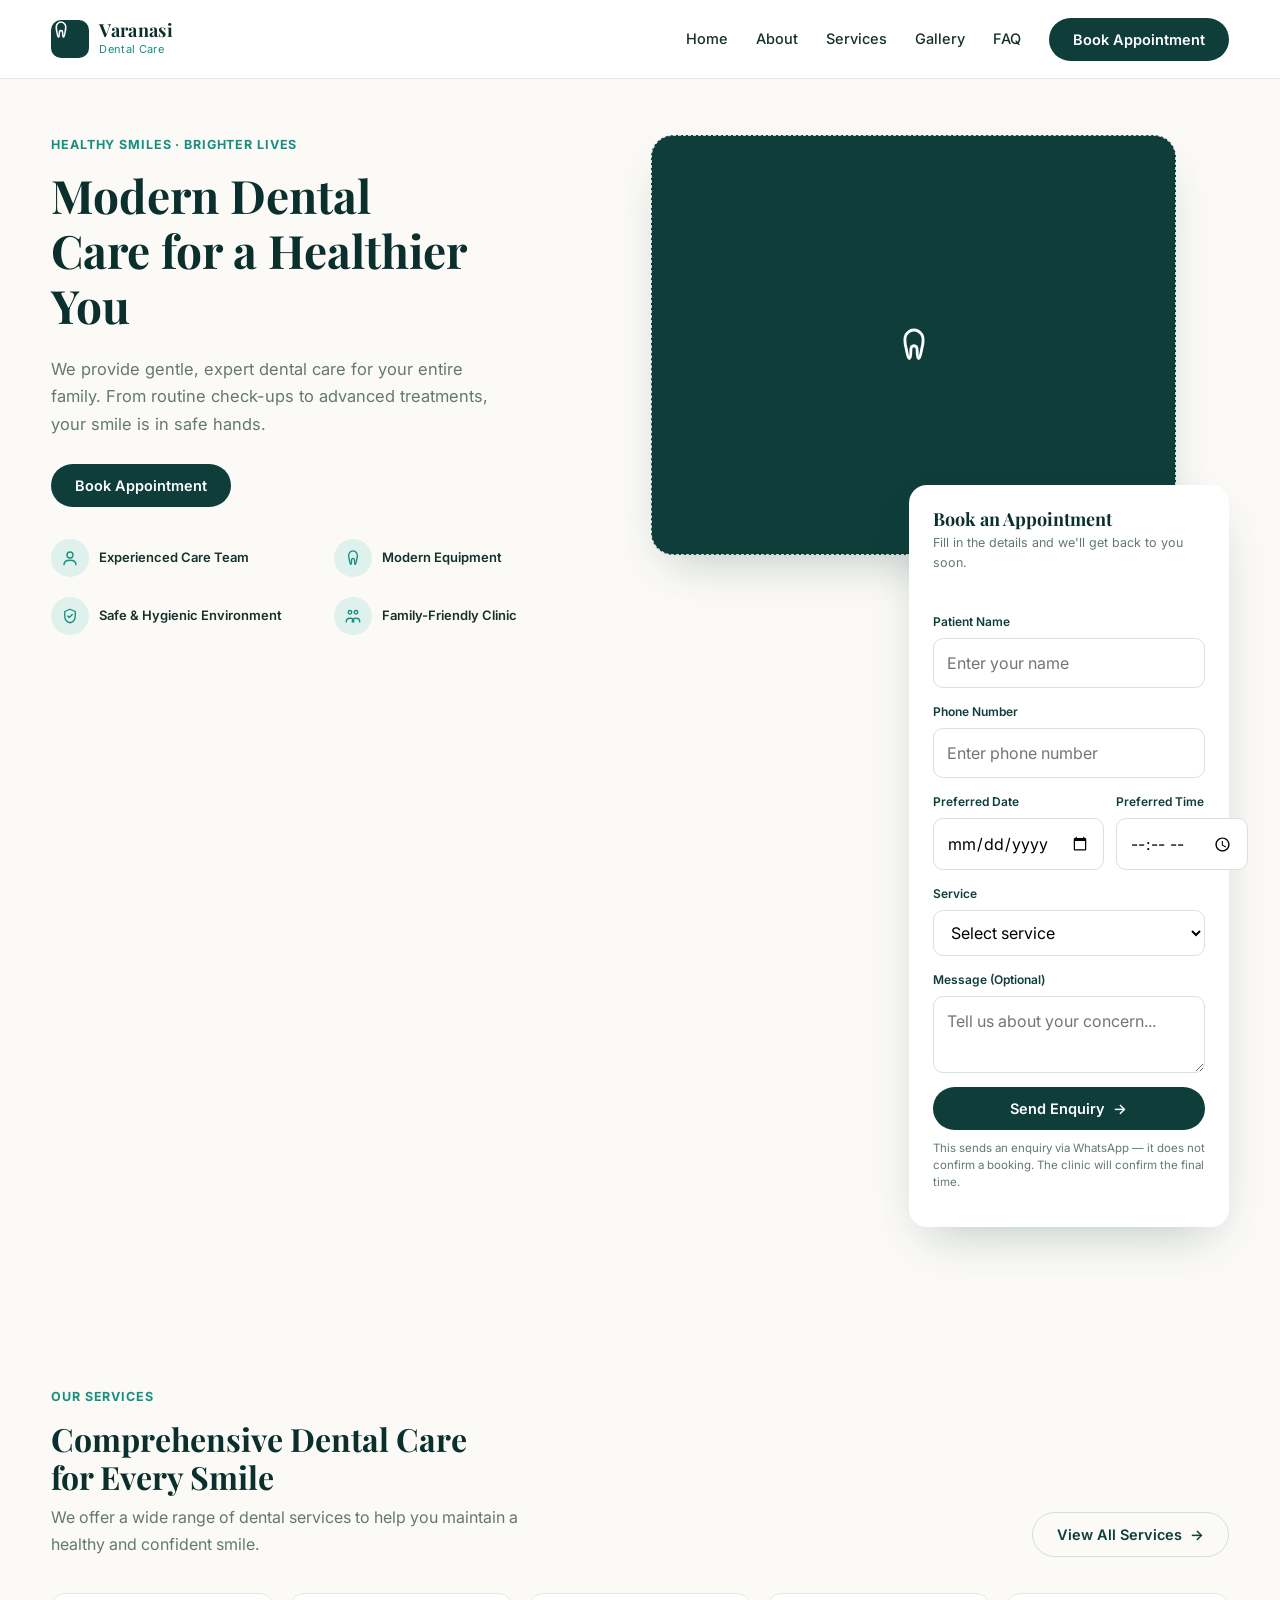
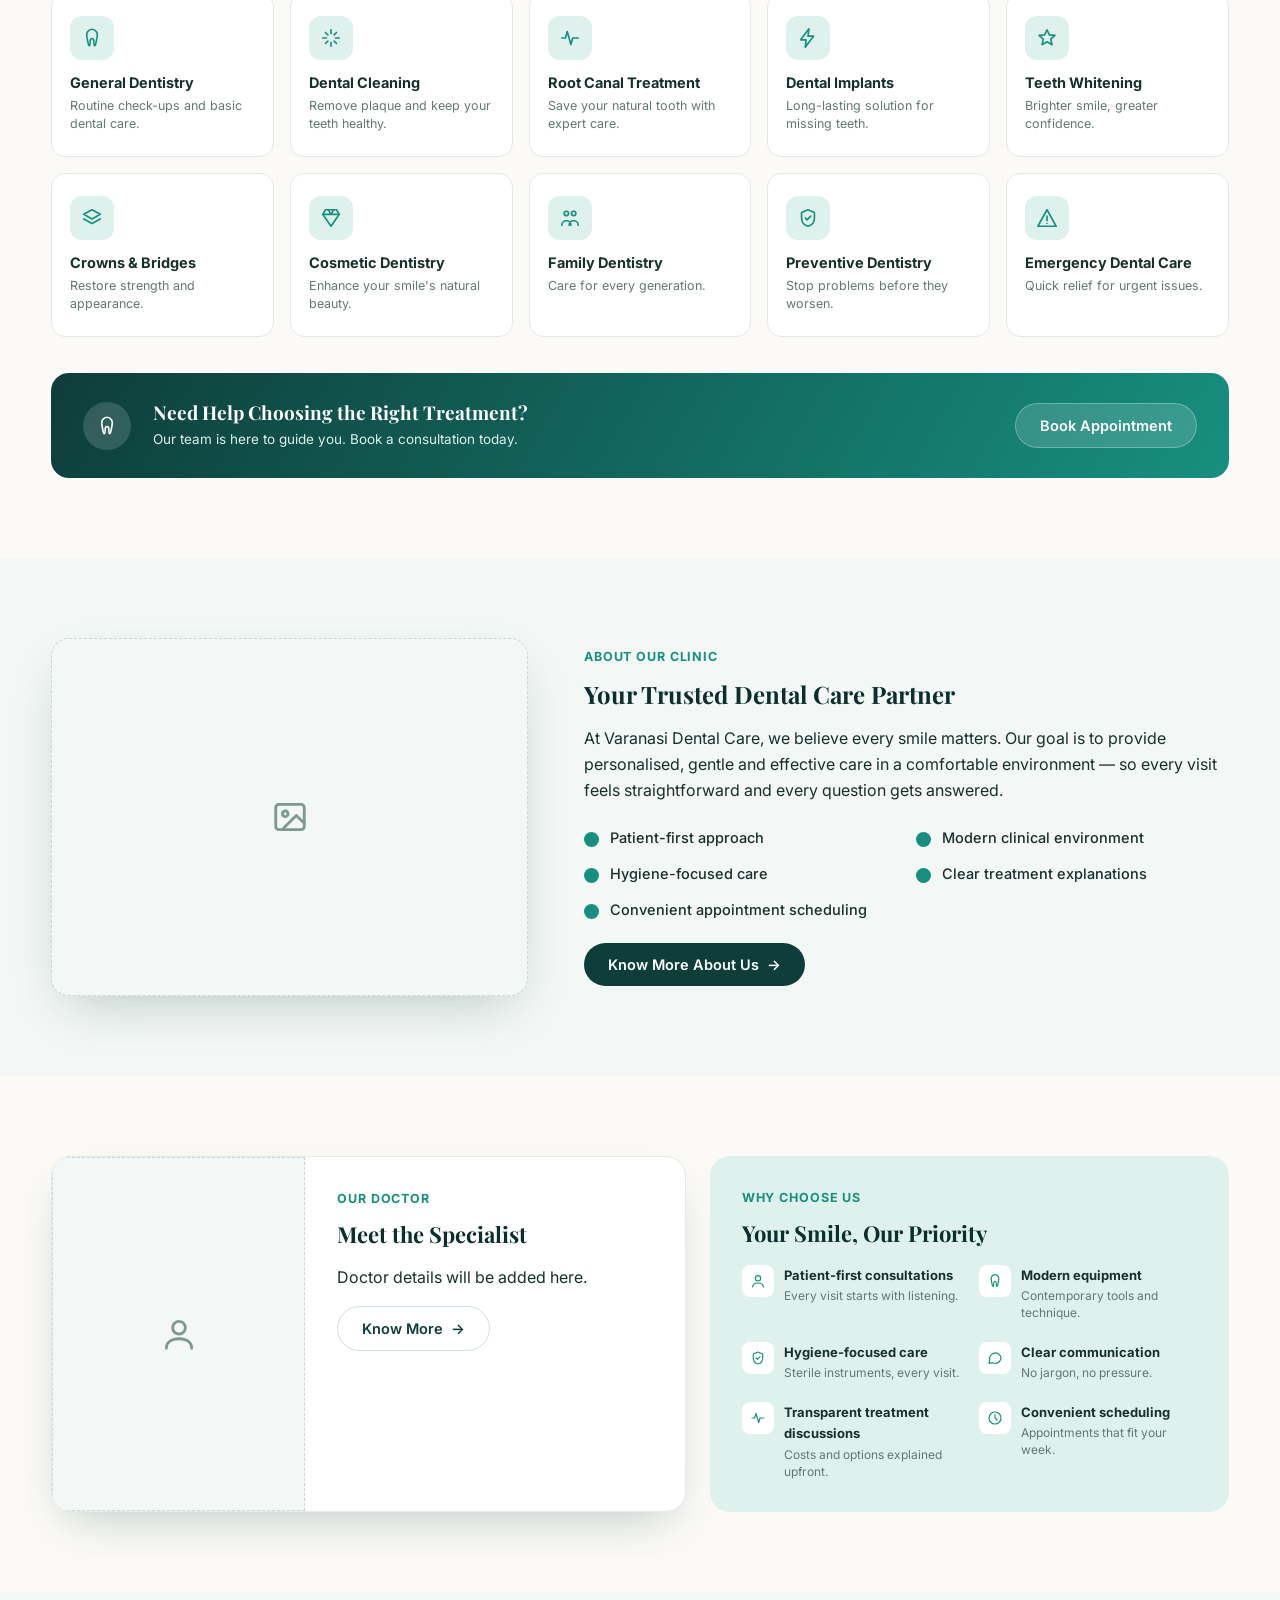
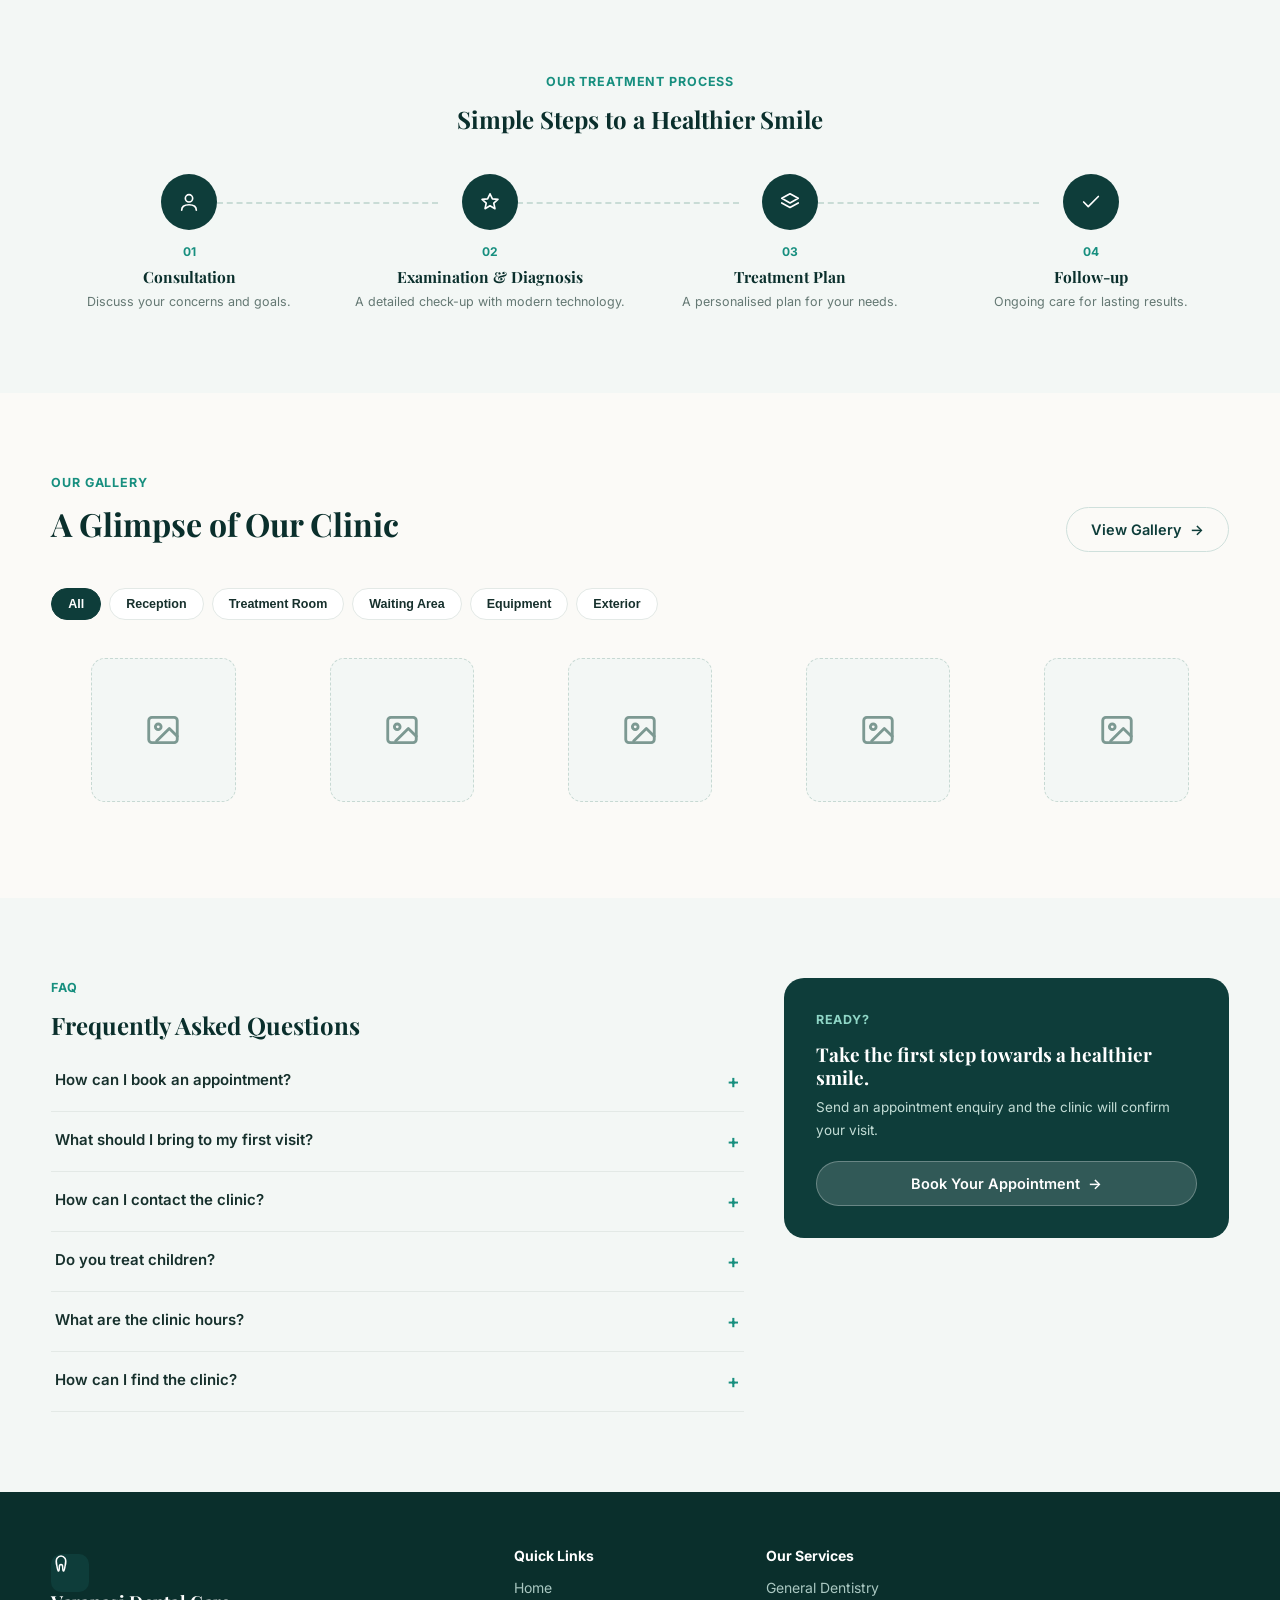
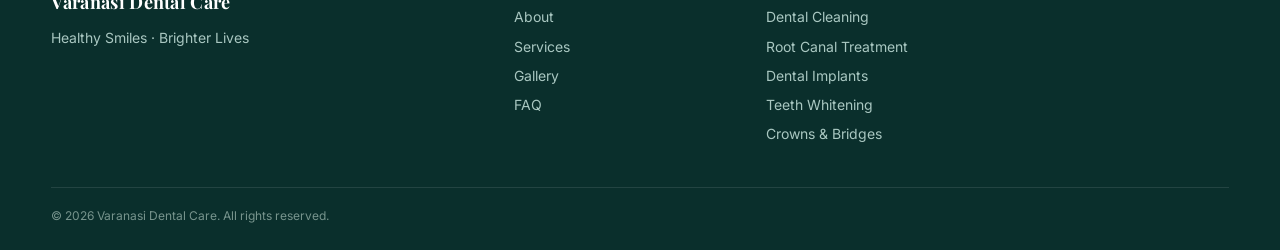
==== commit 2ff5428f: "Add files via upload" ====
--- a/index.html
+++ b/index.html
@@ -33,7 +33,7 @@
     <a href="#services">Services</a>
     <a href="#gallery" id="nav-gallery">Gallery</a>
     <a href="#faq">FAQ</a>
-    <a href="#contact">Contact</a>
+    <a href="#contact" id="nav-contact">Contact</a>
     <a class="btn btn-primary" href="#appointment">Book Appointment</a>
   </nav>
 </div></header>
@@ -55,9 +55,9 @@
   <div class="hero-media">
     <div class="hero-photo" id="hero-visual"></div>
     <div class="hero-form-card">
-      <h3>Book an Appointment</h3>
+      <h2 id="hero-form-heading">Book an Appointment</h2>
       <p class="hero-form-sub">Fill in the details and we'll get back to you soon.</p>
-      <form id="appointment" novalidate>
+      <form id="appointment" novalidate aria-labelledby="hero-form-heading">
         <p class="form-status" id="formStatus" role="status" aria-live="polite"></p>
         <div class="field"><label for="f-name">Patient Name</label><input id="f-name" name="name" required autocomplete="name" placeholder="Enter your name"></div>
         <div class="field"><label for="f-phone">Phone Number</label><input id="f-phone" name="phone" type="tel" required autocomplete="tel" inputmode="tel" placeholder="Enter phone number"></div>
@@ -160,9 +160,9 @@
       <p id="f-desc"></p>
       <div class="f-social" id="f-social"></div>
     </div>
-    <div><h4>Quick Links</h4><a href="#home">Home</a><a href="#about">About</a><a href="#services">Services</a><a href="#gallery">Gallery</a><a href="#faq">FAQ</a><a href="#contact">Contact</a></div>
-    <div><h4>Our Services</h4><div id="f-services"></div></div>
-    <div><h4>Follow Us</h4><div id="f-social2"></div></div>
+    <div><h3>Quick Links</h3><a href="#home">Home</a><a href="#about">About</a><a href="#services">Services</a><a href="#gallery">Gallery</a><a href="#faq">FAQ</a><a href="#contact" id="footer-nav-contact">Contact</a></div>
+    <div><h3>Our Services</h3><div id="f-services"></div></div>
+    <div><h3>Follow Us</h3><div id="f-social2"></div></div>
   </div>
   <div class="bottom" id="f-copy"></div>
 </div></footer>
--- a/styles.css
+++ b/styles.css
@@ -65,7 +65,7 @@
 .hero-photo{aspect-ratio:4/3.2;border-radius:22px;box-shadow:var(--shadow);background:var(--navy);overflow:hidden;position:relative;max-height:420px}
 .hero-photo img{width:100%;height:100%;object-fit:cover}
 .hero-form-card{background:#fff;border-radius:18px;box-shadow:var(--shadow);padding:24px;margin:-70px 0 0 auto;width:min(320px,86%);position:relative;z-index:2}
-.hero-form-card h3{font-size:18px;margin-bottom:2px}
+.hero-form-card h2{font-size:18px;margin-bottom:2px}
 .hero-form-sub{font-size:12.5px;color:var(--muted);margin:0 0 16px}
 
 /* ---------- shared sections ---------- */
@@ -169,6 +169,7 @@
 
 /* ---------- contact ---------- */
 .contact-grid{display:grid;grid-template-columns:1fr 1fr;gap:40px;align-items:stretch}
+.contact-grid.single{grid-template-columns:1fr;max-width:560px;margin:0 auto}
 .info-list{list-style:none;padding:0;margin:0;display:grid;gap:20px}
 .info-list li{display:flex;gap:14px;font-size:14.5px}
 .info-list .icon-slot{width:40px;height:40px;border-radius:10px;background:#ffffff1a;color:#8fd6c6;display:grid;place-items:center;flex:none}
@@ -185,7 +186,7 @@
 .footer{background:var(--navy-2);color:#a9c7c1;padding:56px 0 24px;font-size:14px}
 .footer .logo b{color:#fff}
 .footer-grid{display:grid;grid-template-columns:2fr 1fr 1fr 1fr;gap:40px}
-.footer h4{color:#fff;font-size:14px;margin:0 0 12px;font-family:"Inter"}
+.footer h3{color:#fff;font-size:14px;margin:0 0 12px;font-family:"Inter"}
 .footer p{max-width:32ch}
 .footer a{display:block;margin:6px 0;color:#a9c7c1}
 .footer a:hover{color:#fff}
@@ -212,6 +213,7 @@
 @media(max-width:980px){
   .nav{display:none}
   .nav.open{display:flex!important;position:absolute;top:78px;left:4%;right:4%;background:#fff;flex-direction:column;align-items:stretch;padding:18px;border-radius:16px;box-shadow:0 20px 50px rgba(0,0,0,.15);border:1px solid var(--line);gap:14px;z-index:45}
+body.menu-open{overflow:hidden}
   .menu-btn{display:block}
   .hero-grid,.about-grid,.doctor-grid,.faq-grid,.contact-grid{grid-template-columns:1fr}
   .hero-media{order:-1}
@@ -220,8 +222,8 @@
   .process li:not(:last-child):after{display:none}
   .footer-grid{grid-template-columns:1fr 1fr}
   .faq-cta{position:static}
-  body{padding-bottom:calc(76px + env(safe-area-inset-bottom,0px))}
-  .toast{bottom:calc(88px + env(safe-area-inset-bottom,0px))}
+  body{padding-bottom:calc(84px + env(safe-area-inset-bottom,0px))} /* sticky bar is ~59px tall; extra margin so nothing sits flush behind it */
+  .toast{bottom:calc(96px + env(safe-area-inset-bottom,0px))}
   .sticky-cta{display:block}
 }
 @media(max-width:600px){
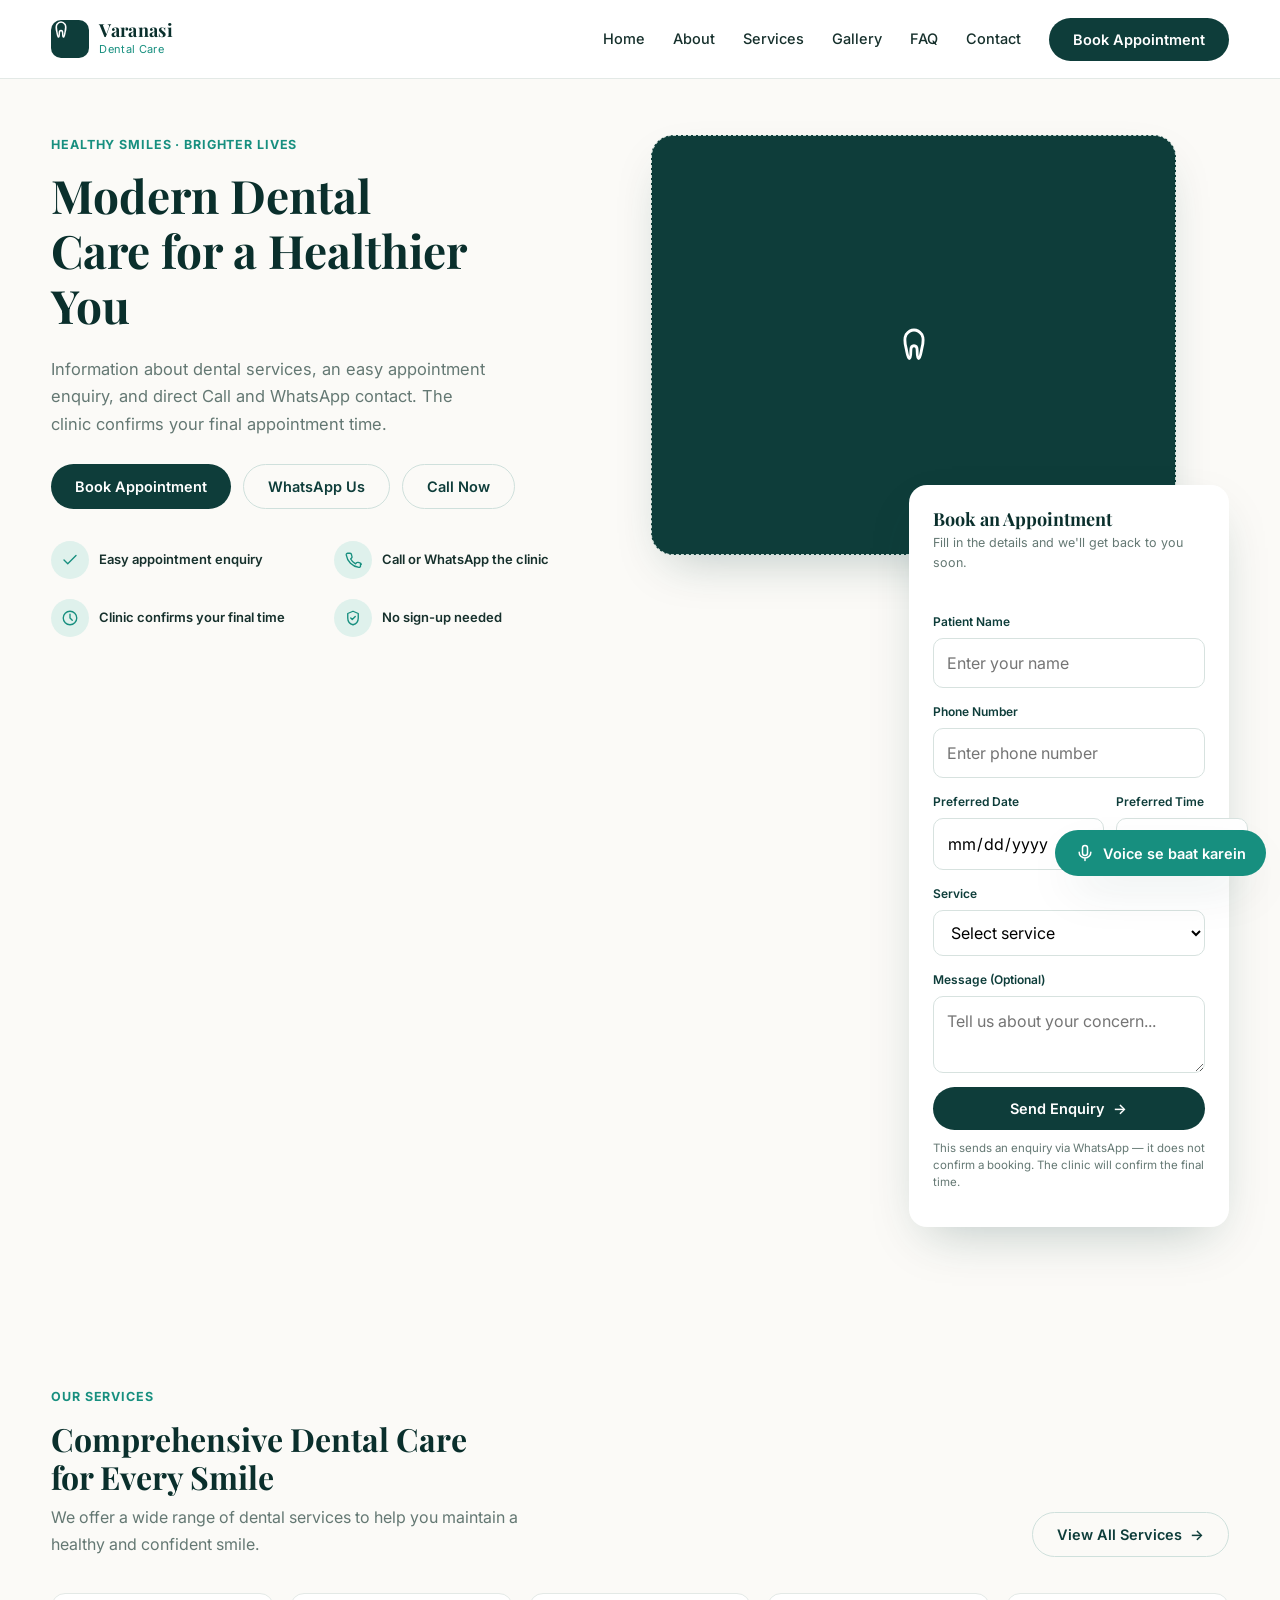
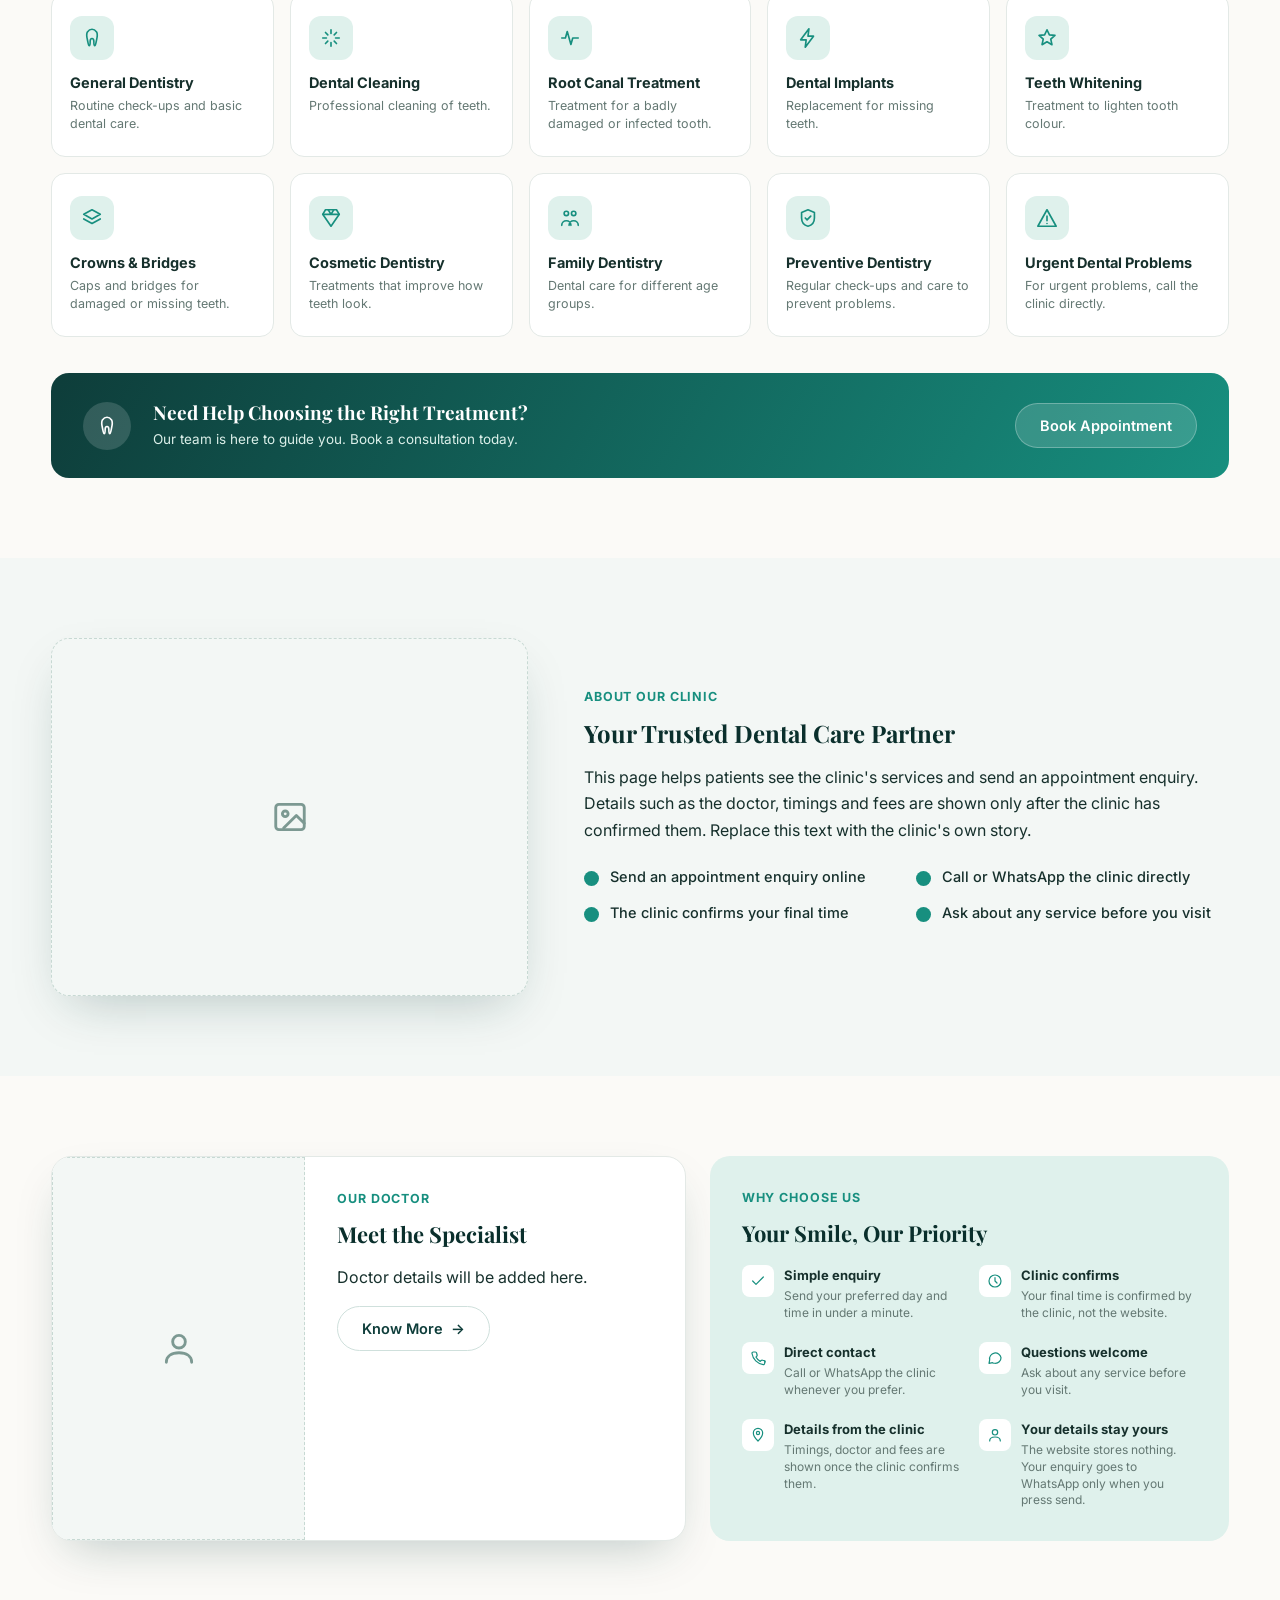
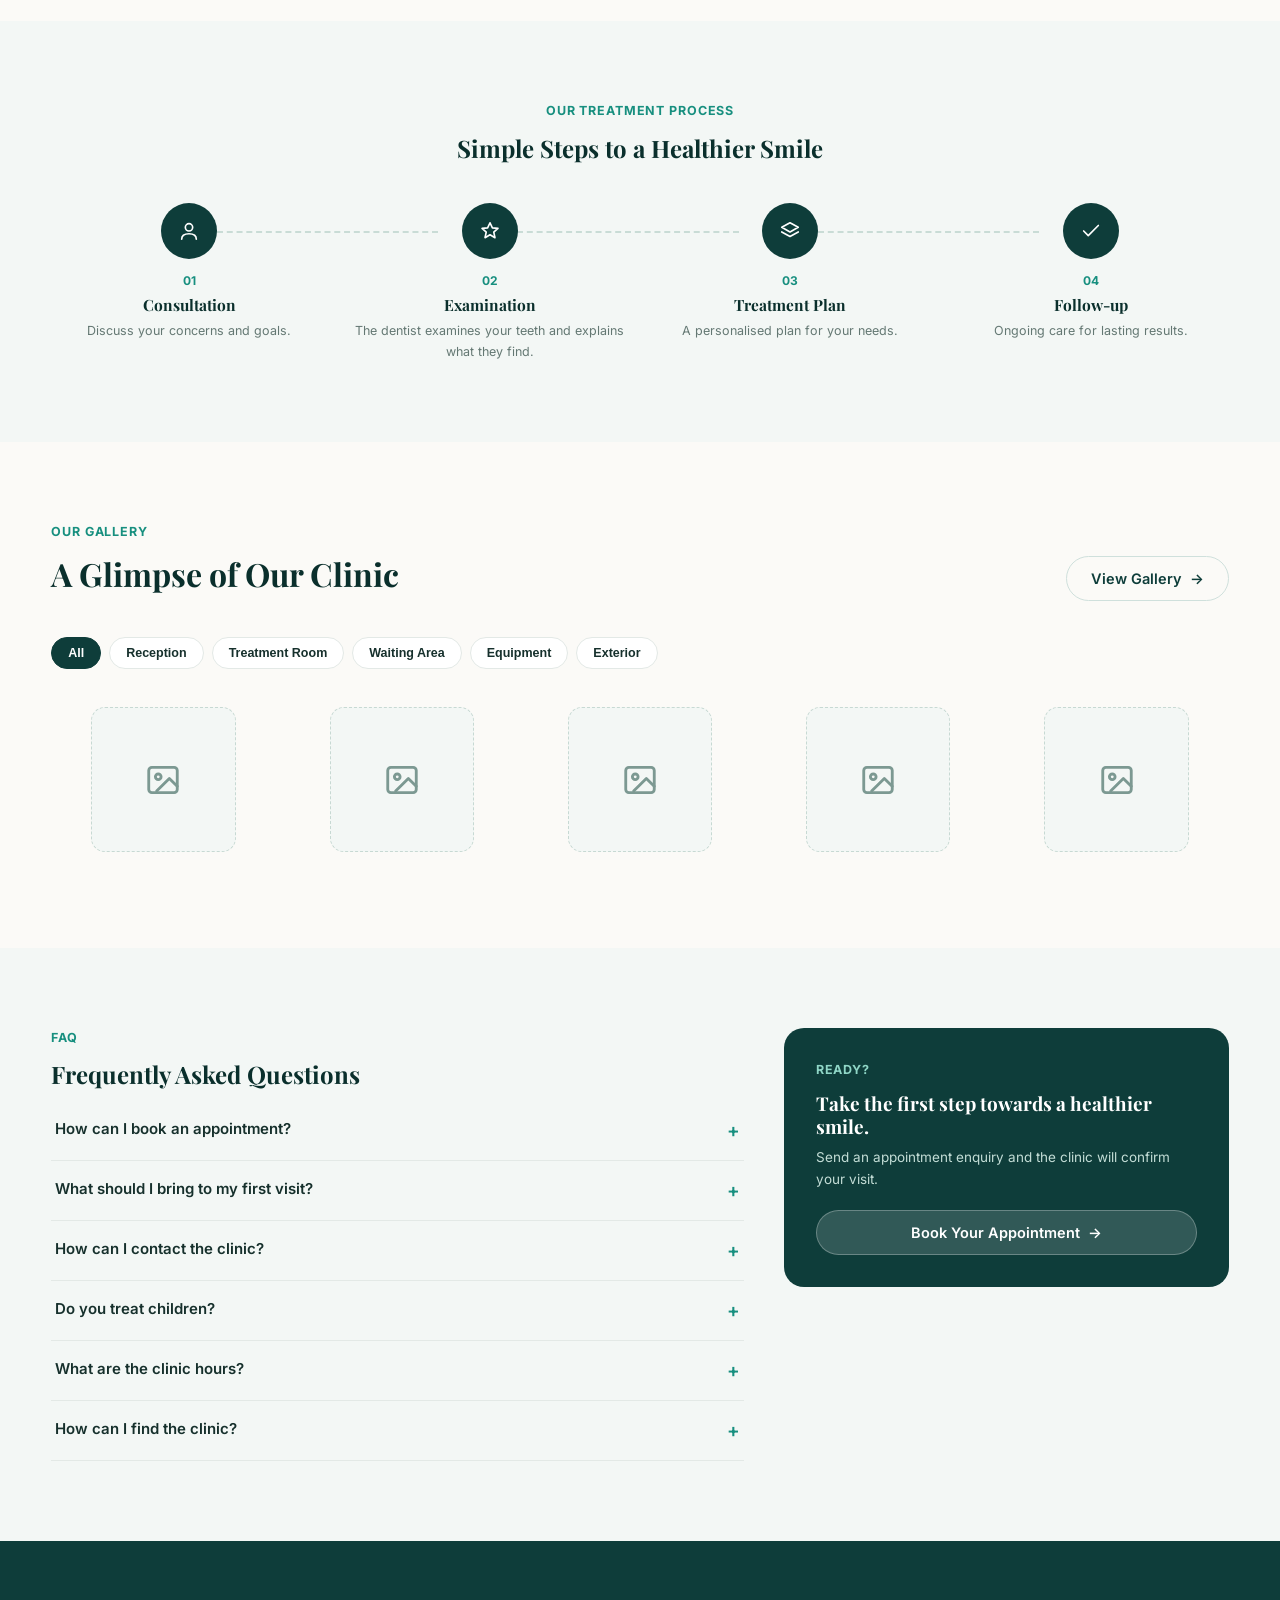
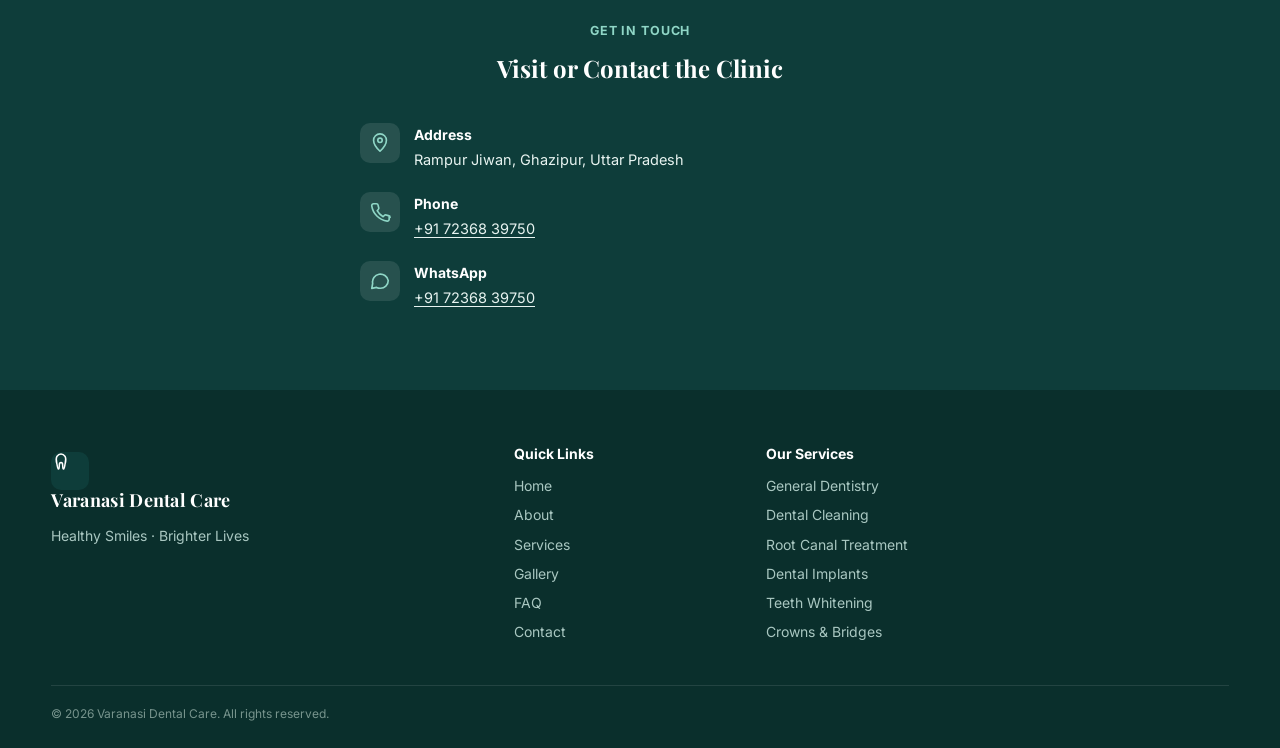
==== commit 06677fdc: "Add files via upload" ====
--- a/index.html
+++ b/index.html
@@ -22,6 +22,8 @@
 </head>
 <body>
 
+<div class="demo-banner" id="demoBanner" role="note" hidden></div>
+
 <header class="header"><div class="container nav-wrap">
   <a class="logo" href="#home" aria-label="Home"><span class="logo-mark" id="logo-icon"></span><span><b id="brand-name">Clinic</b><span id="brand-city">Dental Care</span></span></a>
   <button class="menu-btn" id="menuBtn" aria-label="Open menu" aria-expanded="false" aria-controls="nav">
@@ -80,6 +82,7 @@
     <a class="btn btn-outline" href="#services-grid">View All Services <span aria-hidden="true">&#8594;</span></a>
   </div>
   <div class="grid-5" id="services-grid"></div>
+  <p class="note-demo" id="svc-note" hidden></p>
   <div class="banner">
     <div class="banner-icon" id="banner-icon"></div>
     <div class="banner-copy"><h3>Need Help Choosing the Right Treatment?</h3><p>Our team is here to guide you. Book a consultation today.</p></div>
@@ -94,7 +97,6 @@
     <h2>Your Trusted Dental Care Partner</h2>
     <p id="clinic-story"></p>
     <ul class="ticks" id="about-ticks"></ul>
-    <a class="btn btn-primary" href="#about">Know More About Us <span aria-hidden="true">&#8594;</span></a>
   </div>
 </div></section>
 
@@ -175,9 +177,62 @@
   </div>
 </nav>
 
+<!-- Voice + text receptionist (free, runs in the visitor's browser). Hidden if config.js sets receptionist.enabled = false -->
+<button class="vr-fab" id="vrOpen" type="button" aria-haspopup="dialog" aria-controls="vrPanel" hidden>
+  <svg class="icon" viewBox="0 0 24 24" aria-hidden="true"><rect x="9" y="3" width="6" height="12" rx="3"/><path d="M5 11a7 7 0 0 0 14 0M12 18v3"/></svg>
+  <span>Voice se baat karein</span>
+</button>
+<section class="vr-panel" id="vrPanel" role="dialog" aria-labelledby="vrTitle" hidden>
+  <header class="vr-head">
+    <div>
+      <h2 id="vrTitle">Virtual Receptionist</h2>
+      <p class="vr-sub">Automatic assistant, insaan nahi <span class="vr-badge" id="vrDemo" hidden>DEMO</span></p>
+    </div>
+    <div class="vr-head-actions">
+      <button type="button" class="vr-end" id="vrEnd">Baat band karein</button>
+      <button type="button" class="vr-x" id="vrClose" aria-label="Receptionist band karke chhupayein">&times;</button>
+    </div>
+  </header>
+  <div class="vr-body">
+    <p class="vr-privacy"><strong>Privacy:</strong> Yeh assistant aapki baat kahin save ya server par nahi bhejta. Mic use karne par Chrome aapki awaaz speech-to-text ke liye apne online service par bhej sakta hai. Phone number, bimari ya Aadhaar jaisi jankari yahan na likhein. Yeh sirf <strong>appointment request</strong> likhta hai, booking confirm nahi karta, aur medical salah nahi deta.</p>
+    <div class="vr-log" id="vrLog" aria-live="polite" aria-label="Conversation"></div>
+    <div class="vr-summary" id="vrSummary" hidden>
+      <h3>Appointment request summary</h3>
+      <dl id="vrSummaryList"></dl>
+      <p class="vr-warn" id="vrSummaryStatus"></p>
+      <div class="vr-actions">
+        <button type="button" class="btn btn-outline" id="vrFill">Form mein bharein</button>
+        <a class="btn btn-primary" id="vrWa" href="#" target="_blank" rel="noopener" hidden>WhatsApp par bhejein</a>
+        <button type="button" class="btn btn-outline" id="vrCopy">Copy karein</button>
+      </div>
+      <p class="vr-hint">Kuch bhi apne-aap nahi bheja jata. WhatsApp mein aap khud "Send" dabate hain.</p>
+    </div>
+    <div class="vr-chips" id="vrChips">
+      <button type="button" data-q="Aapki services kya hain?">Services</button>
+      <button type="button" data-q="Clinic ki timing kya hai?">Timing</button>
+      <button type="button" data-q="Mujhe appointment chahiye">Appointment request</button>
+      <button type="button" data-q="Staff se baat karni hai">Staff se baat</button>
+    </div>
+  </div>
+  <form class="vr-compose" id="vrForm" autocomplete="off">
+    <button type="button" class="vr-mic" id="vrMic" aria-label="Bolne ke liye mic dabayein" aria-pressed="false">
+      <svg class="icon" viewBox="0 0 24 24" aria-hidden="true"><rect x="9" y="3" width="6" height="12" rx="3"/><path d="M5 11a7 7 0 0 0 14 0M12 18v3"/></svg>
+    </button>
+    <input id="vrInput" type="text" placeholder="Yahan type karein (Hindi ya Hinglish)" aria-label="Message type karein" enterkeyhint="send">
+    <button class="btn btn-primary" type="submit">Bhejein</button>
+  </form>
+  <div class="vr-foot">
+    <span class="vr-status" id="vrStatus" role="status">Taiyar. Mic dabayein ya type karein.</span>
+    <label class="vr-toggle"><input id="vrSpeak" type="checkbox" checked> Awaaz mein jawab</label>
+  </div>
+  <p class="vr-hint vr-voice-note" id="vrVoiceNote"></p>
+</section>
+
 <div class="toast" id="toast" role="status" aria-live="polite"></div>
 <script type="application/ld+json" id="schema-block"></script>
 <script src="config.js"></script>
 <script src="script.js"></script>
+<script src="receptionist.js"></script>
+<script src="voice-widget.js"></script>
 </body>
 </html>
--- a/styles.css
+++ b/styles.css
@@ -216,8 +216,10 @@
 body.menu-open{overflow:hidden}
   .menu-btn{display:block}
   .hero-grid,.about-grid,.doctor-grid,.faq-grid,.contact-grid{grid-template-columns:1fr}
-  .hero-media{order:-1}
   .hero-form-card{margin:-50px auto 0;width:min(360px,92%)}
+  .hero-photo.is-placeholder{display:none}
+  .hero-photo.is-placeholder ~ .hero-form-card{margin:0 auto;width:100%;max-width:520px}
+  .hero{padding-top:32px}
   .process{grid-template-columns:1fr 1fr}
   .process li:not(:last-child):after{display:none}
   .footer-grid{grid-template-columns:1fr 1fr}
@@ -237,3 +239,59 @@
   .footer-grid{grid-template-columns:1fr}
   .head-row{flex-direction:column;align-items:flex-start}
 }
+
+/* ---------- demo notice, single-column doctor area ---------- */
+.demo-banner{background:#fff4dc;color:#5c4300;font-size:12.5px;font-weight:600;line-height:1.4;text-align:center;padding:8px max(16px,env(safe-area-inset-left,0px))}
+.note-demo{font-size:12.5px;color:var(--muted);margin:-14px 0 28px}
+.doctor-grid.single{grid-template-columns:1fr}
+
+/* ---------- voice + text receptionist ---------- */
+.vr-fab{position:fixed;right:max(14px,env(safe-area-inset-right,0px));bottom:24px;z-index:55;display:inline-flex;align-items:center;gap:8px;border:0;border-radius:999px;background:var(--teal);color:#fff;padding:13px 20px;font:600 14.5px "Inter",sans-serif;box-shadow:var(--shadow);cursor:pointer}
+.vr-fab .icon{width:20px;height:20px}
+.vr-fab:hover{background:#127a6c}
+.vr-panel{position:fixed;z-index:80;right:max(14px,env(safe-area-inset-right,0px));bottom:14px;width:min(420px,calc(100vw - 28px));max-height:min(720px,calc(100dvh - 28px));display:flex;flex-direction:column;background:#fff;border:1px solid var(--line);border-radius:18px;box-shadow:0 24px 60px -12px rgba(14,61,58,.45);overflow:hidden}
+.vr-head{display:flex;justify-content:space-between;align-items:flex-start;gap:10px;padding:14px 16px;background:var(--navy);color:#fff}
+.vr-head h2{color:#fff;font:700 17px "Playfair Display",serif;margin:0}
+.vr-sub{margin:2px 0 0;font-size:12px;color:#bfe0d8}
+.vr-badge{background:#fff4dc;color:#5c4300;border-radius:6px;padding:1px 6px;font-size:10.5px;font-weight:700;letter-spacing:.05em;margin-left:4px}
+.vr-head-actions{display:flex;gap:8px;align-items:center;flex:none}
+.vr-end{border:1px solid #ffffff55;background:transparent;color:#fff;border-radius:999px;padding:6px 12px;font:600 12px "Inter",sans-serif;cursor:pointer}
+.vr-x{border:0;background:#ffffff22;color:#fff;width:32px;height:32px;border-radius:50%;font-size:22px;line-height:1;cursor:pointer}
+.vr-body{overflow-y:auto;padding:12px 14px;display:flex;flex-direction:column;gap:12px;flex:1;min-height:120px}
+.vr-privacy{background:#fff4dc;color:#5c4300;border-radius:10px;padding:8px 10px;font-size:12px;line-height:1.5;margin:0}
+.vr-log{display:flex;flex-direction:column;gap:8px}
+.vr-msg{max-width:90%;padding:9px 12px;border-radius:14px;font-size:14px;line-height:1.5;white-space:pre-wrap;overflow-wrap:anywhere}
+.vr-msg.bot{background:var(--paper-2);border:1px solid var(--line);align-self:flex-start;border-top-left-radius:4px}
+.vr-msg.user{background:var(--navy);color:#fff;align-self:flex-end;border-top-right-radius:4px}
+.vr-msg.sys{align-self:center;color:var(--muted);font-size:12.5px;text-align:center;background:none;border:0}
+.vr-msg.urgent{border-color:#c0392b;box-shadow:0 0 0 2px rgba(192,57,43,.15)}
+.vr-listen{display:block;margin-top:6px;background:var(--mint);color:var(--teal);border:0;border-radius:8px;padding:4px 10px;font:600 12px "Inter",sans-serif;cursor:pointer}
+.vr-summary{border:1.5px solid var(--teal);border-radius:14px;padding:12px 14px;background:#fff}
+.vr-summary h3{font:700 14px "Inter",sans-serif;margin:0 0 8px;color:var(--navy-2)}
+.vr-summary dl{display:grid;grid-template-columns:auto 1fr;gap:3px 12px;margin:0 0 8px;font-size:13.5px}
+.vr-summary dt{color:var(--muted)}
+.vr-summary dd{margin:0;overflow-wrap:anywhere}
+.vr-warn{background:#fff4dc;color:#5c4300;border-radius:8px;padding:6px 10px;font-size:12.5px;margin:0 0 10px}
+.vr-actions{display:flex;gap:8px;flex-wrap:wrap}
+.vr-actions .btn{padding:9px 14px;font-size:13px}
+.vr-hint{font-size:11.5px;color:var(--muted);margin:6px 0 0;line-height:1.45}
+.vr-chips{display:flex;gap:8px;flex-wrap:wrap}
+.vr-chips button{border:1px solid var(--line);background:#fff;color:var(--ink);border-radius:999px;padding:6px 12px;font:600 12.5px "Inter",sans-serif;cursor:pointer}
+.vr-compose{display:flex;gap:8px;align-items:center;padding:10px 12px;border-top:1px solid var(--line);background:#fff}
+.vr-compose input{flex:1;min-width:0;border:1px solid #d7e2df;border-radius:10px;padding:10px 12px;font:inherit;font-size:14px;background:#fff}
+.vr-compose .btn{padding:10px 16px;font-size:13.5px}
+.vr-mic{flex:none;width:46px;height:46px;border-radius:50%;border:0;background:var(--teal);color:#fff;display:grid;place-items:center;cursor:pointer}
+.vr-mic.on{background:#c0392b;animation:vrpulse 1.2s infinite}
+.vr-mic:disabled{opacity:.45;cursor:not-allowed}
+@keyframes vrpulse{0%{box-shadow:0 0 0 0 rgba(192,57,43,.5)}100%{box-shadow:0 0 0 14px rgba(192,57,43,0)}}
+.vr-foot{display:flex;justify-content:space-between;align-items:center;gap:8px;flex-wrap:wrap;padding:0 14px}
+.vr-status{font-size:12.5px;color:var(--muted)}
+.vr-toggle{font-size:12.5px;color:var(--muted);display:flex;gap:6px;align-items:center}
+.vr-voice-note{padding:0 14px 12px;margin:4px 0 0}
+@media(max-width:980px){
+  .vr-fab{bottom:calc(76px + env(safe-area-inset-bottom,0px))}
+  .vr-panel{left:0;right:0;bottom:0;width:100%;max-height:92dvh;border-radius:18px 18px 0 0;padding-bottom:env(safe-area-inset-bottom,0px)}
+  .toast{z-index:90}
+}
+@media(prefers-reduced-motion:reduce){.vr-mic.on{animation:none}}
+.toast{z-index:90}
